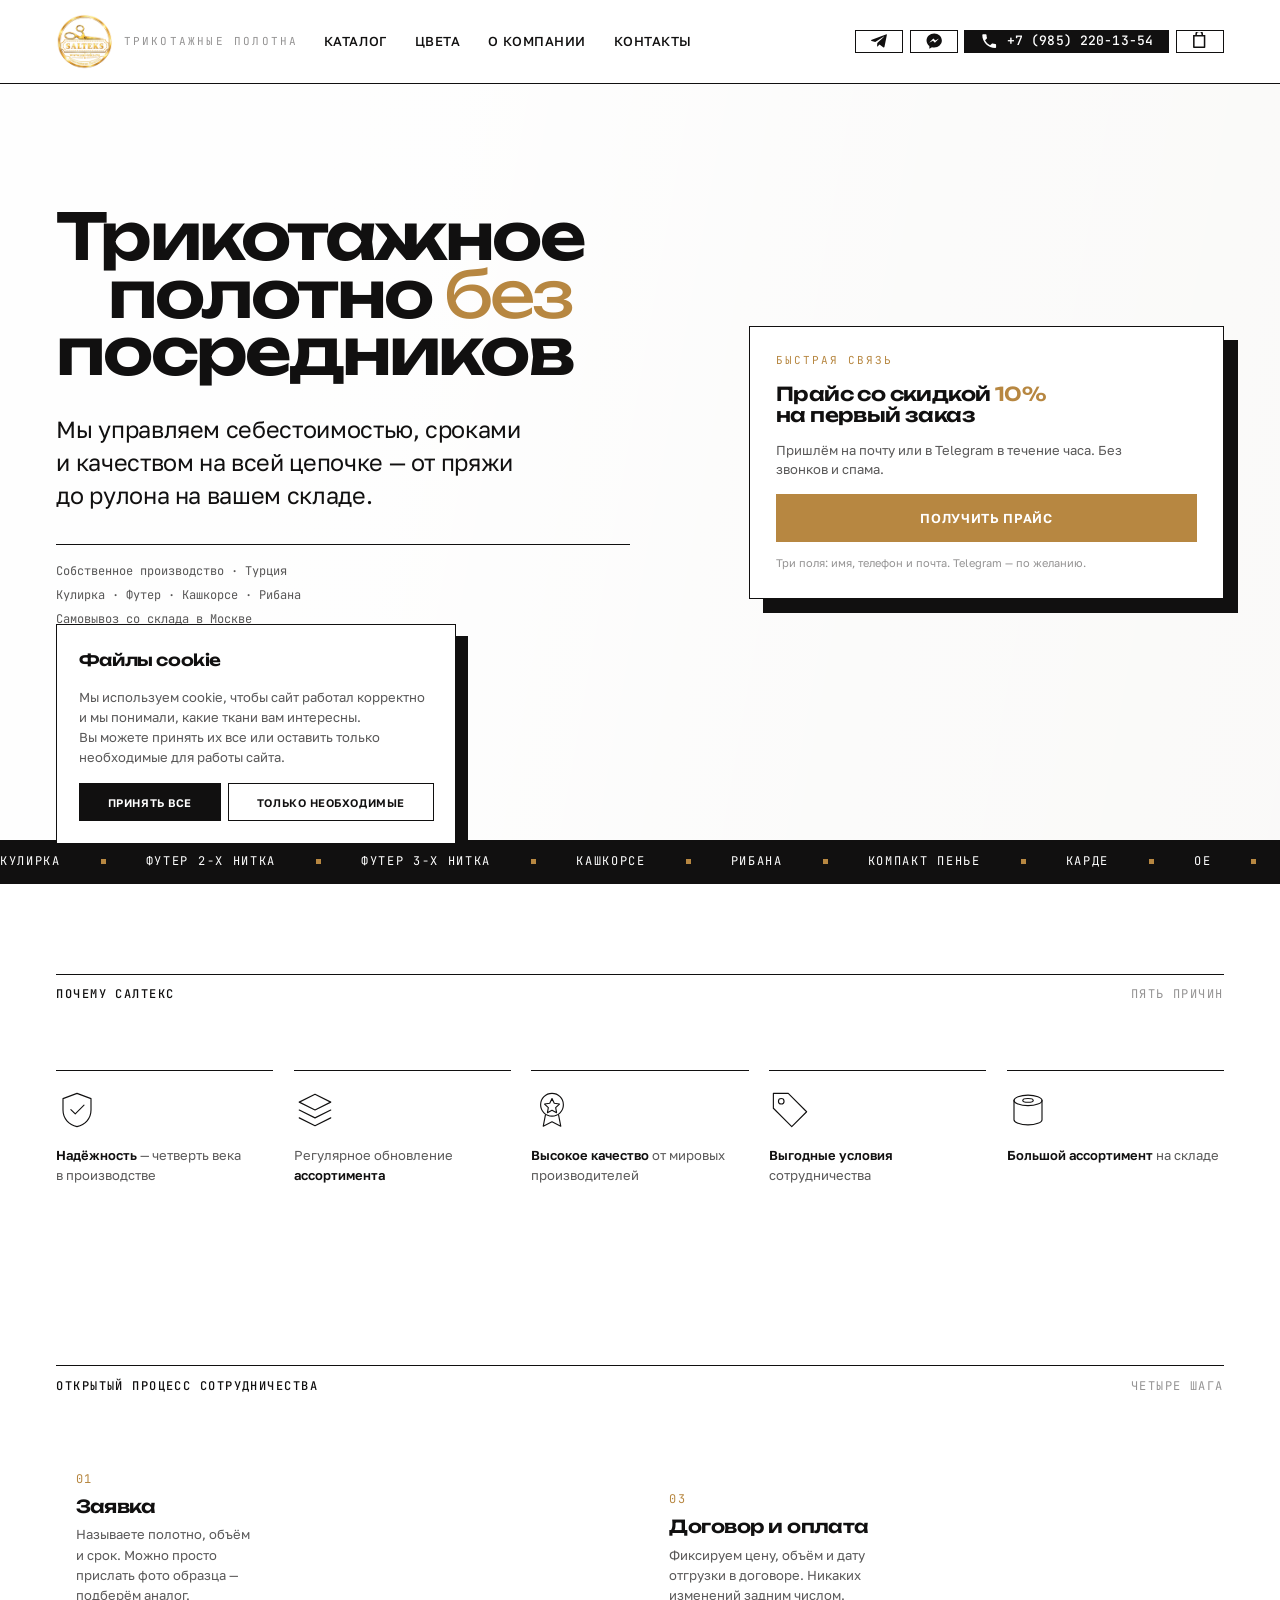
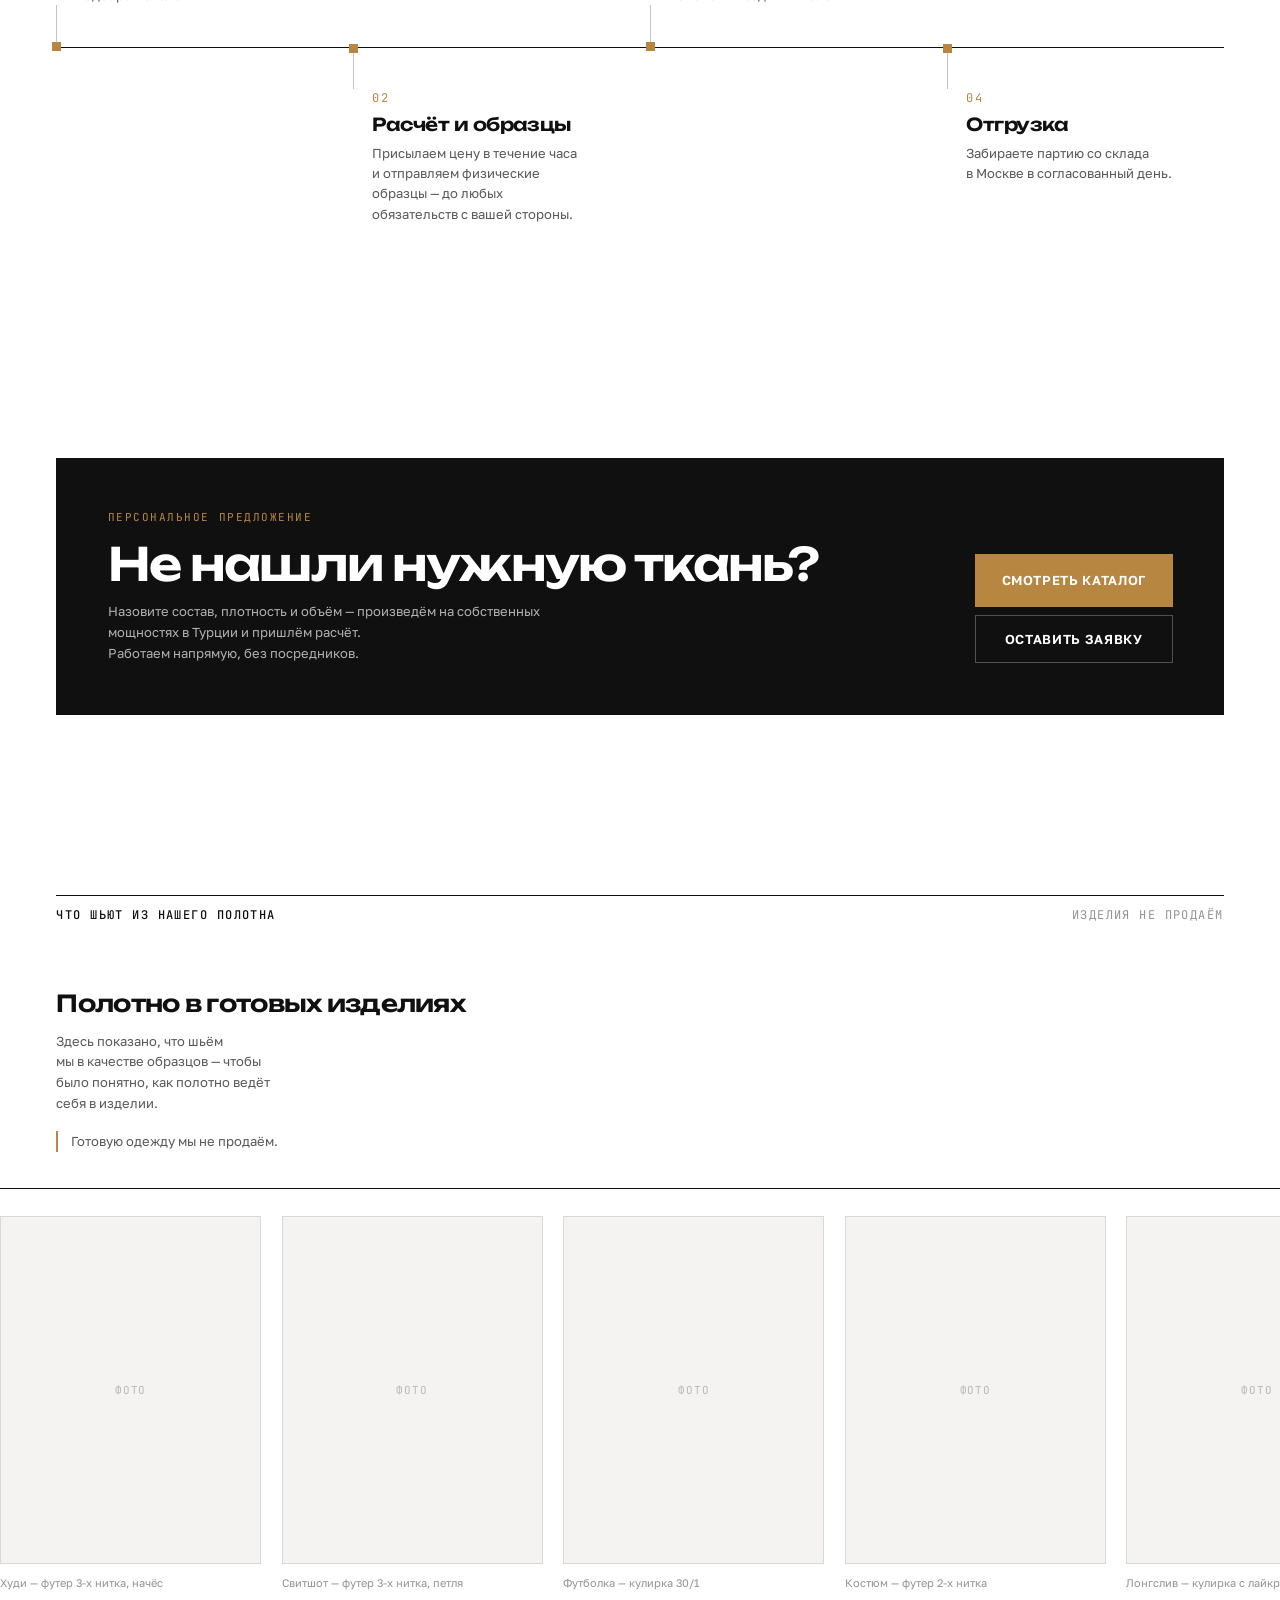
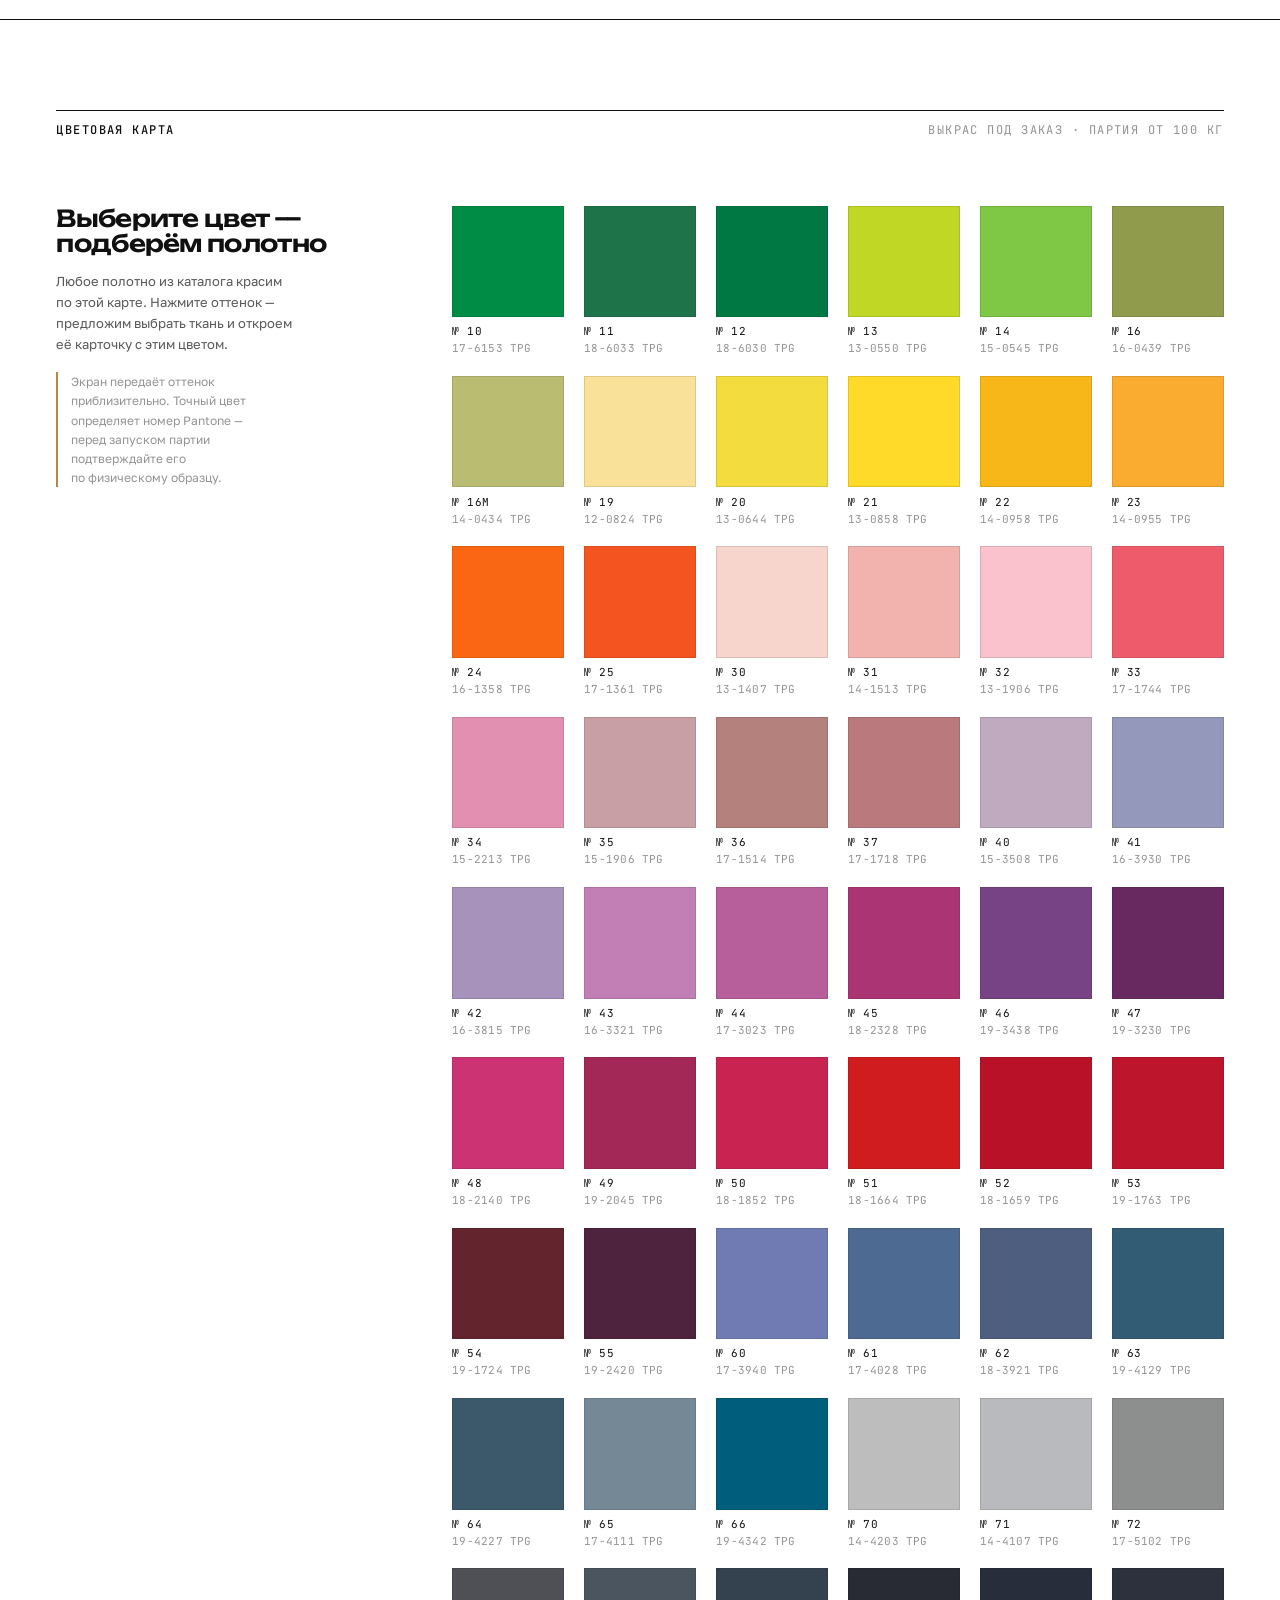
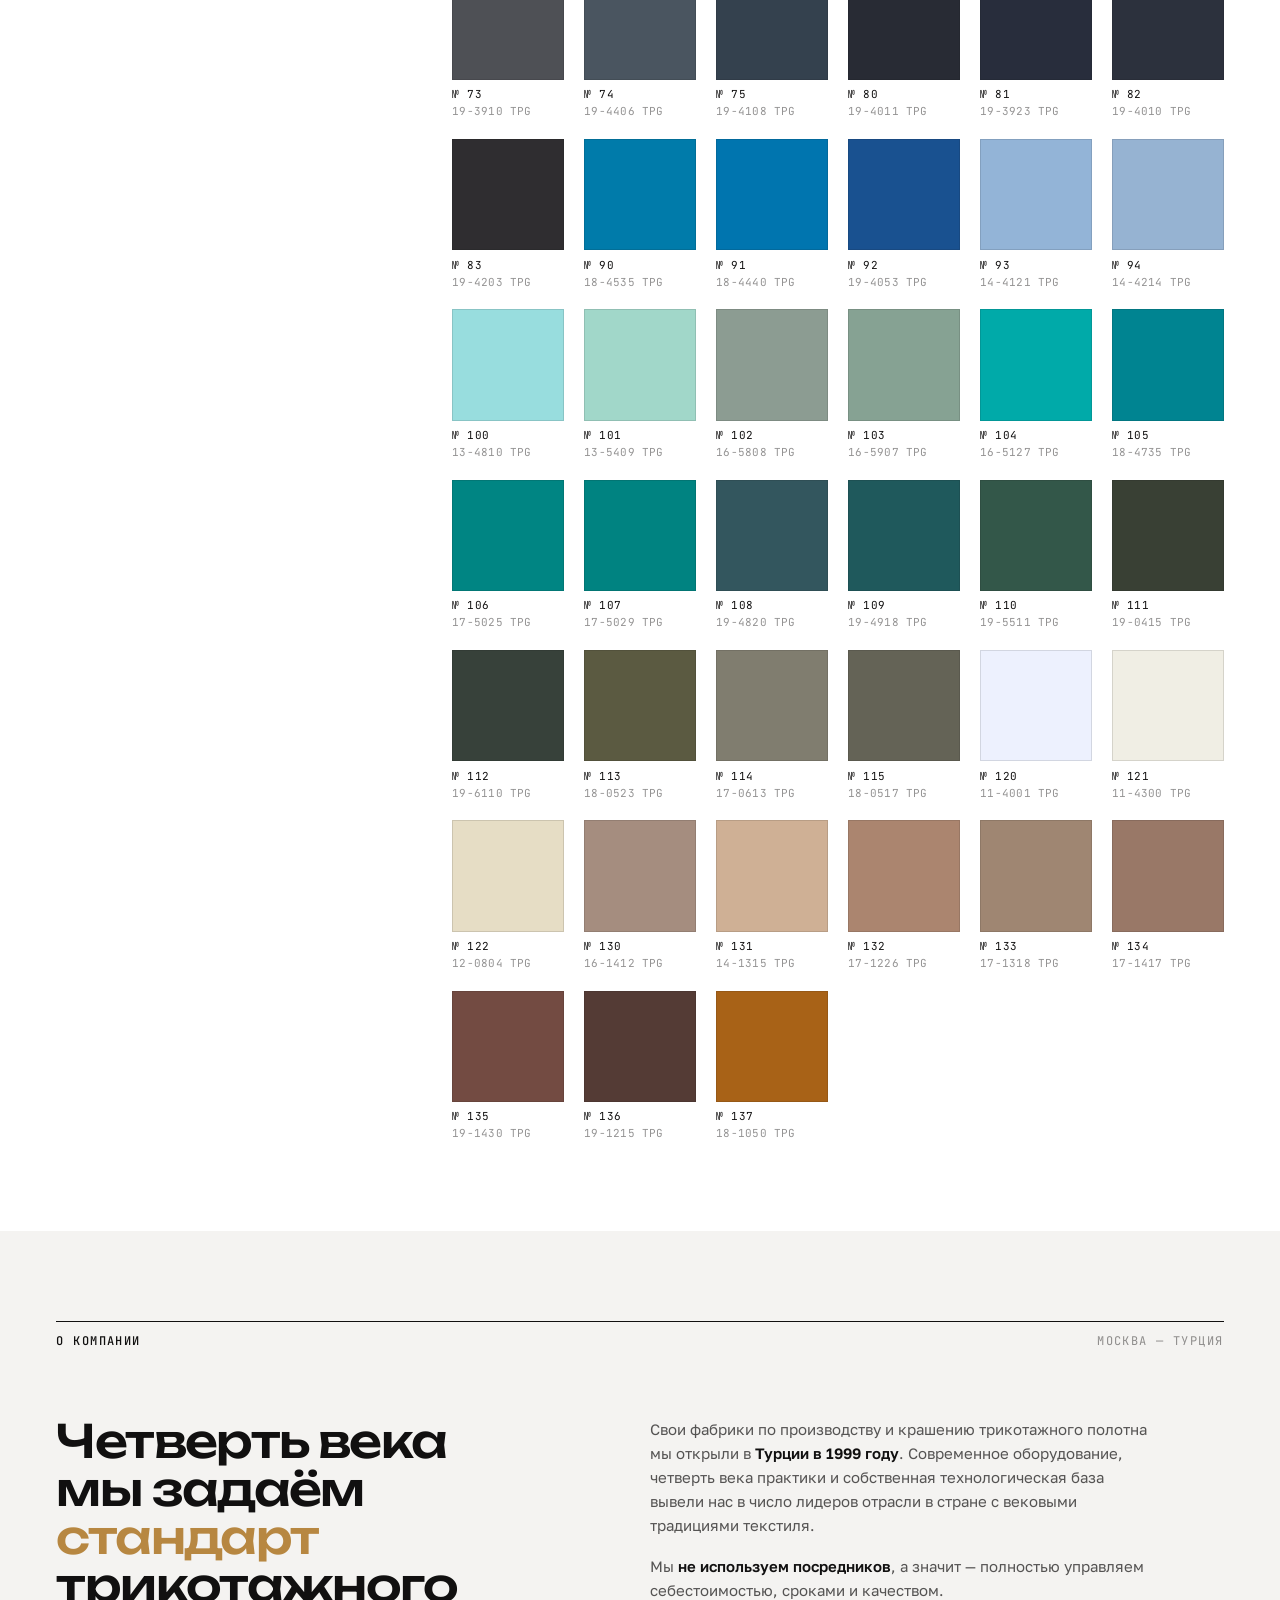
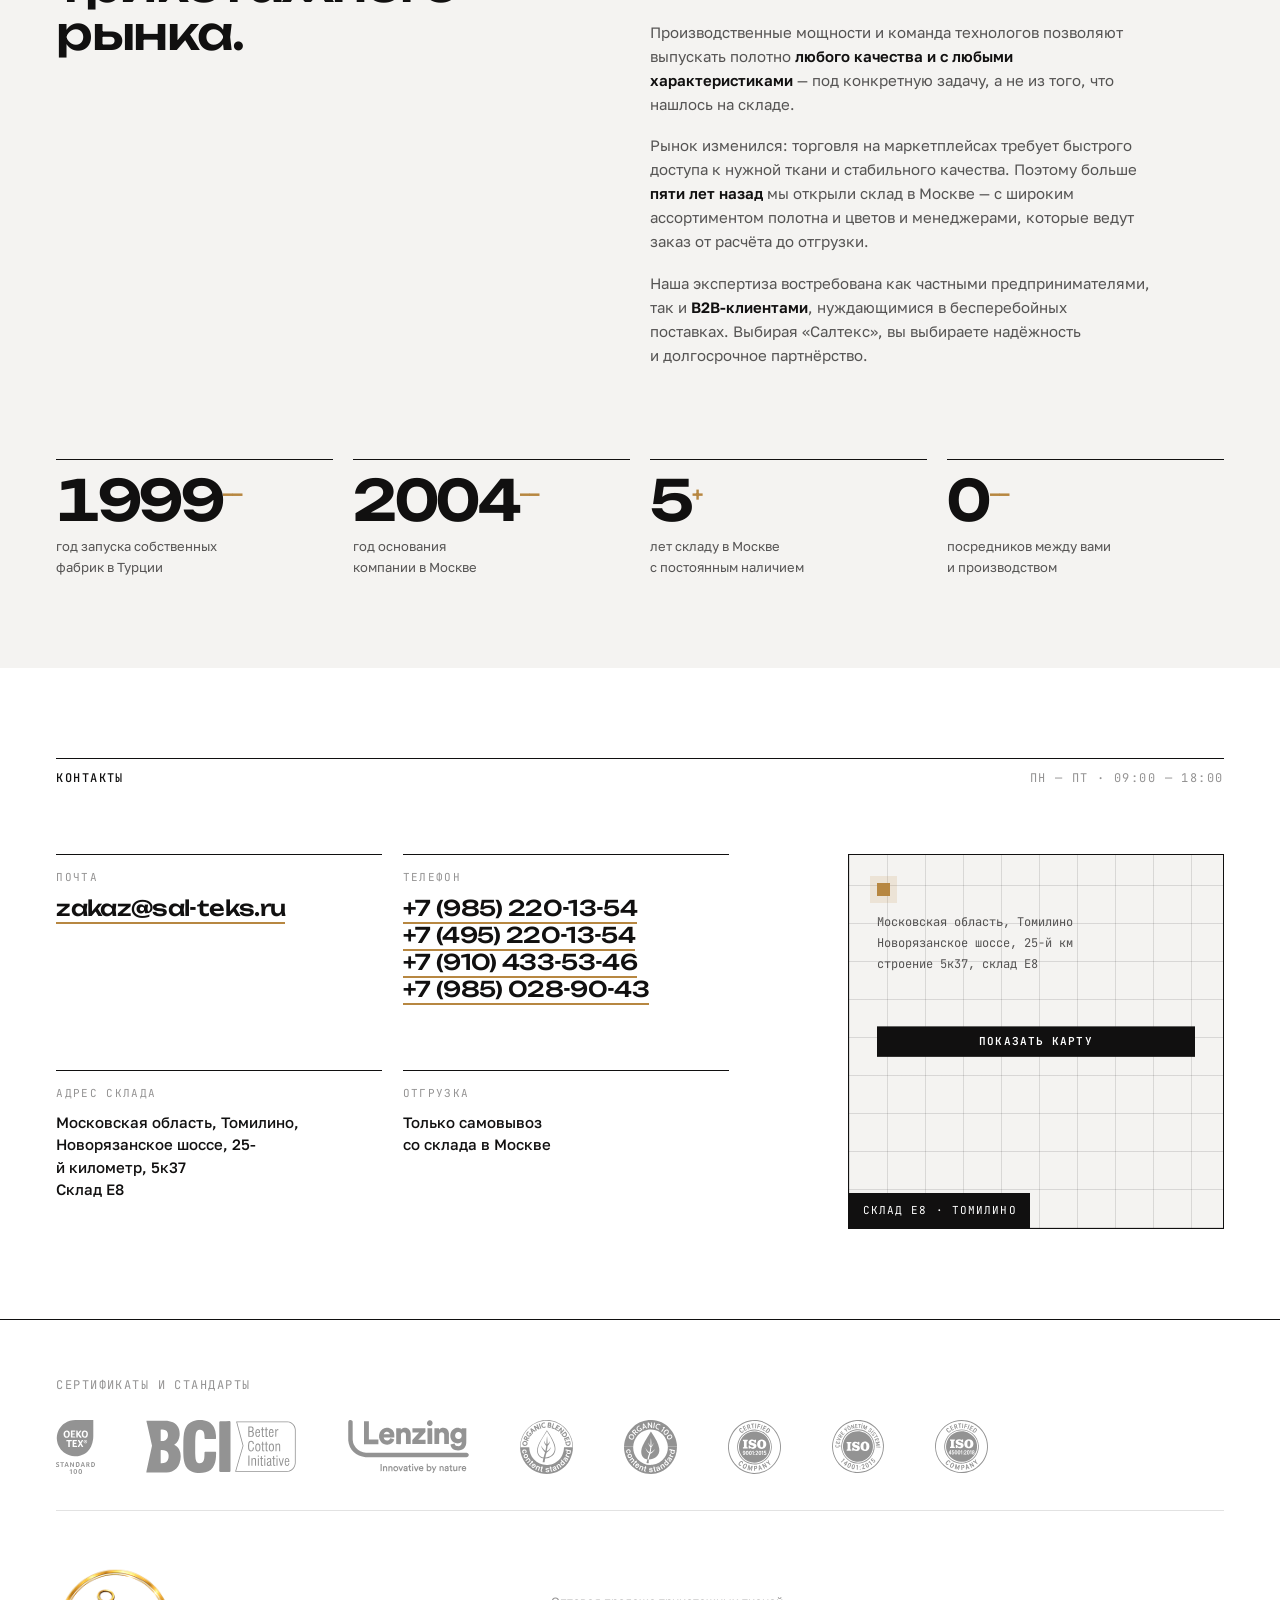
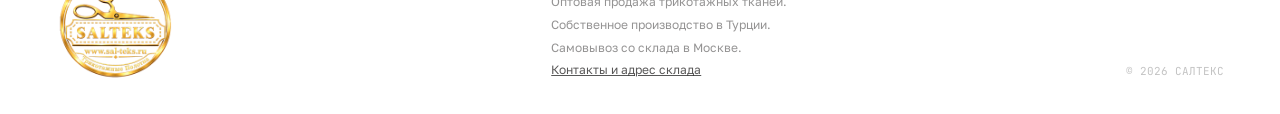
==== index.html @ f7f18a4c "Add files via upload" ====
<!DOCTYPE html>
<html lang="ru">
<head>
<meta charset="utf-8">
<meta name="viewport" content="width=device-width, initial-scale=1">
<title>САЛТЕКС — оптовая продажа трикотажных тканей</title>
<meta name="description" content="САЛТЕКС — оптовые поставки трикотажного полотна с собственных фабрик в Турции с 1999 года. Кулирка, футер, кашкорсе, рибана. Склад в Москве, без посредников.">
<meta name="robots" content="noindex, nofollow">
<meta name="theme-color" content="#ffffff">
<link rel="icon" type="image/png" sizes="32x32" href="favicon-32.png">
<link rel="icon" type="image/png" sizes="64x64" href="favicon-64.png">
<link rel="apple-touch-icon" href="assets/img/apple-touch-icon.png">
<link rel="preconnect" href="https://fonts.googleapis.com">
<link rel="preconnect" href="https://fonts.gstatic.com" crossorigin>
<link href="https://fonts.googleapis.com/css2?family=Unbounded:wght@400;500;600;700&family=Golos+Text:wght@400;500;600;700&family=JetBrains+Mono:wght@400;500&display=swap" rel="stylesheet">
<!-- Общий слой (токены, шапка, кнопки, модалка, подвал) и сетка карточек -->
<link rel="stylesheet" href="assets/css/site.css">
<link rel="stylesheet" href="assets/css/catalog.css">
<style>
/* ══════════════════════════════════════════════════════
   САЛТЕКС — стили только этой страницы.
   Общее для всех страниц лежит в assets/css/site.css,
   каталог и карточка товара — в assets/css/catalog.css.
   ══════════════════════════════════════════════════════ */









/* ══════════════ ГЕРОЙ ══════════════ */
.hero{
  position:relative; isolation:isolate;
  min-height:clamp(540px,84vh,880px);
  align-content:center;
  padding-block:clamp(3rem,8vh,6rem);
  /* Видео ниже выходит за поля на --margin в каждую сторону, и без
     обрезки здесь оно расширяло документ на 34px: на телефоне это
     давало горизонтальную прокрутку. Раньше её глушил overflow-x
     на body — но он же ломал прилипание шапки. Режем по месту. */
  overflow:hidden;
}

/* видео выходит за поля страницы до самых краёв экрана */
.hero__video{
  position:absolute; z-index:0;
  top:0; bottom:0;
  left:calc(var(--margin) * -1); right:calc(var(--margin) * -1);
  overflow:hidden; background:var(--shade);
}
.hero__video video,
.hero__video img{ width:100%; height:100%; object-fit:cover; display:block; }
/* вуаль плотная слева под текстом и почти прозрачная справа —
   так видео остаётся видимым, а типографика не теряет контраст */
.hero__video::after{
  content:""; position:absolute; inset:0;
  background:linear-gradient(100deg,
    #ffffffef 0%, #ffffffe8 34%, #ffffffb0 62%, #ffffff85 100%);
}

.hero__text{
  grid-column:1 / 7; grid-row:1; z-index:1;
  display:flex; flex-direction:column; gap:clamp(1.4rem,3.6vh,2.4rem);
}

/* ── Быстрая связь ── */
.quick{
  grid-column:8 / 13; grid-row:1; z-index:2; align-self:center;
  background:var(--paper); border:1px solid var(--rule-hard);
  box-shadow:14px 14px 0 var(--ink);
  padding:clamp(1.3rem,2vw,1.9rem);
  display:flex; flex-direction:column; gap:.85rem;
}
/* выезд сбоку вместо общего подъёма снизу */
.quick.rise{ transform:translate3d(48px,0,0); }
.quick.rise.is-in{ transform:none; }

.quick__kicker{
  font-family:var(--mono); font-size:var(--t-2xs);
  letter-spacing:.18em; text-transform:uppercase; color:var(--ochre);
}
.quick__title{
  font-family:var(--display); font-weight:600;
  font-size:clamp(1.1rem,1.5vw,1.45rem); line-height:1.14; letter-spacing:-.03em;
}
.quick__title em{ font-style:normal; color:var(--ochre); }
.quick__sub{ font-size:var(--t-sm); line-height:1.5; color:var(--ink-70); }
.quick .btn{ width:100%; }
.quick__fine{ font-size:var(--t-2xs); color:var(--ink-45); line-height:1.5; }

.hero h1{
  font-family:var(--display); font-weight:600;
  font-size:clamp(2.3rem,5vw,4.9rem); line-height:.9; letter-spacing:-.045em;
  text-wrap:balance;
}
.hero h1 .shift{ display:block; padding-left:9%; }
.hero h1 em{ font-style:normal; color:var(--ochre); font-weight:400; }
.hero__lede{ font-size:var(--t-md); line-height:1.4; letter-spacing:-.015em; max-width:34ch; }
.hero__meta{
  border-top:1px solid var(--rule-hard); padding-top:.85rem;
  font-family:var(--mono); font-size:var(--t-xs); color:var(--ink-70); line-height:2;
}
.hero__actions{ display:flex; flex-wrap:wrap; gap:.6rem; }

@media (max-width:1100px){
  .hero__text{ grid-column:1 / 8 }
  .quick{ grid-column:8 / 13 }
}
@media (max-width:900px){
  .hero{ min-height:auto; padding-block:clamp(2.5rem,7vh,4rem) var(--bay) }
  .hero__text{ grid-column:1 / 7 }
  .hero h1 .shift{ padding-left:0 }
  /* на узком экране вуаль сплошная: текст занимает всю ширину */
  .hero__video::after{ background:#ffffffe6 }
  .quick{
    grid-column:1 / 7; grid-row:2; align-self:start;
    margin-top:2.4rem; box-shadow:9px 9px 0 var(--ink);
  }
  .quick.rise{ transform:translate3d(0,24px,0) }
}

/* ══════════════ ПРЕИМУЩЕСТВА ══════════════ */
.perks{ padding-block:var(--bay); }
.perks__grid{
  grid-column:1 / 13;
  display:grid; grid-template-columns:repeat(5,1fr); gap:var(--gutter);
}
@media (max-width:1180px){ .perks__grid{ grid-template-columns:repeat(3,1fr); gap:2.4rem var(--gutter) } }
@media (max-width:900px){ .perks__grid{ grid-column:1 / 7; grid-template-columns:repeat(2,1fr) } }
@media (max-width:480px){ .perks__grid{ grid-template-columns:1fr } }

.perk{
  border-top:1px solid var(--rule-hard); padding-top:1.15rem;
  display:flex; flex-direction:column; gap:.95rem;
}
/* Класс, а не «.perk svg»: иначе правила накрывают и накладной
   svg разреза — навязывают ему размер иконки и пунктир анимации. */
.perk__ico{
  width:42px; height:42px; flex:0 0 auto;
  fill:none; stroke:var(--ink); stroke-width:1.3;
  stroke-linecap:round; stroke-linejoin:round;
  transition:stroke .35s var(--ease);
}
.perk:hover .perk__ico{ stroke:var(--ochre); }
.perk p{ font-size:var(--t-sm); line-height:1.5; color:var(--ink-70); }
.perk b{ color:var(--ink); font-weight:600; }

/* Штрих вычерчивается на глазах. pathLength="1" на каждой фигуре
   нормирует её длину к единице, поэтому одни и те же значения
   dasharray работают для любой геометрии — измерять пути в JS не нужно. */
.perk__ico > *{
  stroke-dasharray:1; stroke-dashoffset:1;
  transition:stroke-dashoffset 1.05s var(--ease);
}
.perk.is-in .perk__ico > *{ stroke-dashoffset:0; }
.perk__ico > *:nth-child(2){ transition-delay:.16s; }
.perk__ico > *:nth-child(3){ transition-delay:.32s; }

/* ── бегущая строка-ассортимент ── */
.ticker{
  border-block:1px solid var(--rule-hard);
  background:var(--ink); color:var(--paper);
  overflow:hidden; padding-block:.7rem;
}
/* Отступ живёт на самих элементах, а не в gap контейнера.
   При flex-gap промежутков на один меньше, чем элементов, поэтому
   сдвиг на −50% не попадает в начало второго набора и на стыке
   виден рывок. С padding-right половина ленты равна ровно 50%.

   Шаг цикла --step и длительность --dur ставит скрипт: он меряет
   фактическую ширину одного набора и сдвигает ленту ровно на неё,
   а не на половину всей полосы. Процент считается от width:max-content,
   и достаточно доли пикселя расхождения, чтобы на стыке был рывок.
   Значения в var() — запасные, на случай отключённого скрипта. */
.ticker ul{ display:flex; width:max-content; animation:slide var(--dur,88s) linear infinite; }
.ticker li{
  font-family:var(--mono); font-size:var(--t-xs);
  letter-spacing:.14em; text-transform:uppercase; white-space:nowrap;
  display:flex; align-items:center; gap:2.5rem;
  padding-right:2.5rem;
}
.ticker li::after{ content:""; width:5px; height:5px; background:var(--ochre); flex:0 0 auto; }
@keyframes slide{ from{transform:translateX(0)} to{transform:translateX(calc(-1 * var(--step,50%)))} }

/* ══════════════ ПРОЦЕСС СОТРУДНИЧЕСТВА ══════════════
   Лента времени: этапы стоят попеременно над и под линией.
   Сетка из трёх рядов — верхние карточки, сама линия, нижние
   карточки. Линия оформлена псевдоэлементом контейнера: у
   grid-контейнера ::before становится полноценным элементом сетки.
   ══════════════════════════════════════════════════════ */
.process{ padding-block:var(--bay); }
.flow{
  grid-column:1 / 13; position:relative;
  display:grid;
  grid-template-columns:repeat(4,1fr);
  grid-template-rows:1fr 1px 1fr;
  column-gap:var(--gutter);
  min-height:clamp(300px,29vw,400px);
}
/* блок не двигается сам — класс rise нужен ему только ради is-in */
.flow.rise{ opacity:1; transform:none; }
.flow::before{
  content:""; grid-column:1 / -1; grid-row:2;
  background:var(--rule-hard);
  transform:scaleX(0); transform-origin:left;
  transition:transform 1s var(--ease);
}
.flow.is-in::before{ transform:scaleX(1); }

.flow__step{ position:relative; display:flex; padding-left:1.2rem; }
.flow__step:nth-child(1){ grid-column:1; grid-row:1; align-items:flex-end; padding-bottom:2.6rem; }
.flow__step:nth-child(2){ grid-column:2; grid-row:3; align-items:flex-start; padding-top:2.6rem; }
.flow__step:nth-child(3){ grid-column:3; grid-row:1; align-items:flex-end; padding-bottom:2.6rem; }
.flow__step:nth-child(4){ grid-column:4; grid-row:3; align-items:flex-start; padding-top:2.6rem; }

/* вертикальный поводок от карточки к линии */
.flow__step::after{
  content:""; position:absolute; left:0; width:1px;
  height:2.6rem; background:var(--ink-25);
}
.flow__step:nth-child(odd)::after{ bottom:0; }
.flow__step:nth-child(even)::after{ top:0; }

/* охряная точка на линии */
.flow__step::before{
  content:""; position:absolute; left:-4px; z-index:2;
  width:9px; height:9px; background:var(--ochre);
}
.flow__step:nth-child(odd)::before{ bottom:-4px; }
.flow__step:nth-child(even)::before{ top:-4px; }

.flow__no{
  font-family:var(--mono); font-size:var(--t-xs);
  letter-spacing:.12em; color:var(--ochre); margin-bottom:.45rem;
}
.flow__title{
  font-family:var(--display); font-weight:600;
  font-size:clamp(1.02rem,1.4vw,1.35rem);
  line-height:1.1; letter-spacing:-.03em; margin-bottom:.5rem;
}
.flow__text{ font-size:var(--t-sm); line-height:1.55; color:var(--ink-70); max-width:27ch; }

@media (max-width:900px){
  .flow{
    grid-column:1 / 7;
    grid-template-columns:1fr; grid-template-rows:none;
    min-height:0; row-gap:2.2rem; padding-left:1.5rem;
  }
  /* на узком экране лента разворачивается в вертикальную */
  .flow::before{
    position:absolute; left:0; top:.4rem; bottom:.4rem;
    width:1px; height:auto;
    transform:scaleY(0); transform-origin:top;
  }
  .flow.is-in::before{ transform:scaleY(1); }
  .flow__step:nth-child(n){
    grid-column:1; grid-row:auto;
    align-items:flex-start; padding:0 0 0 1.5rem;
  }
  .flow__step:nth-child(n)::after{ display:none; }
  .flow__step:nth-child(n)::before{ top:.4rem; bottom:auto; left:-1.5rem; }
}

/* ══════════════ ТИЗЕР КАТАЛОГА ══════════════
   Сетка карточек приезжает из assets/css/catalog.css,
   здесь остаётся только отступ секции и блок подбора. */
.catalog{ padding-block:var(--bay); }

/* ── Персональный подбор ── */
.offer{
  grid-column:1 / 13; margin-top:clamp(2rem,5vh,3.4rem);
  background:var(--ink); color:var(--paper);
  padding:clamp(1.8rem,4vw,3.2rem);
  display:grid; grid-template-columns:minmax(0,1fr) auto;
  gap:clamp(1.6rem,4vw,3rem); align-items:end;
}
.offer__label{
  font-family:var(--mono); font-size:var(--t-2xs);
  letter-spacing:.14em; text-transform:uppercase; color:var(--ochre);
  margin-bottom:.9rem;
}
.offer__title{
  font-family:var(--display); font-weight:600;
  font-size:var(--t-lg); line-height:1; letter-spacing:-.04em;
  margin-bottom:.9rem;
}
.offer__text{ font-size:var(--t-sm); line-height:1.6; color:#ffffffad; max-width:58ch; }
.offer__actions{ display:flex; flex-direction:column; gap:.5rem; }
.offer__actions .btn{ --bg:var(--ochre); --bd:var(--ochre); white-space:nowrap; }
.offer__actions .btn::before{ background:var(--paper); }
.offer__actions .btn:hover,.offer__actions .btn:focus-visible{ color:var(--ink); border-color:var(--paper); }
.offer__actions .btn--ghost{ --bg:transparent; --fg:var(--paper); --bd:#ffffff45; }
@media (max-width:900px){
  .offer{ grid-column:1 / 7; grid-template-columns:1fr; align-items:start }
}

/* ══════════════ О КОМПАНИИ ══════════════ */
.about{ padding-block:var(--bay); background:var(--shade); }
.about__lead{
  grid-column:1 / 6;
  font-family:var(--display); font-weight:500;
  font-size:var(--t-lg); line-height:1.05; letter-spacing:-.035em;
}
.about__lead em{ font-style:normal; color:var(--ochre); }
.about__text{ grid-column:7 / 13; display:grid; gap:1.1rem; font-size:var(--t-base); color:var(--ink-70); max-width:56ch; }
.about__text strong{ color:var(--ink); font-weight:600; }
@media (max-width:900px){
  .about__lead{ grid-column:1 / 7; margin-bottom:2rem }
  .about__text{ grid-column:1 / 7 }
}

.figures{ grid-column:1 / 13; display:grid; grid-template-columns:repeat(4,1fr); gap:var(--gutter); margin-top:clamp(3rem,8vh,5.5rem); }
.figures > div{ border-top:1px solid var(--rule-hard); padding-top:.9rem; }
.figures dt{
  font-family:var(--display); font-weight:600;
  font-size:clamp(1.9rem,4.4vw,3.6rem); line-height:.92; letter-spacing:-.045em;
  font-variant-numeric:tabular-nums;
}
.figures dt sup{ font-size:.32em; vertical-align:super; color:var(--ochre); }
.figures dd{ margin-top:.6rem; font-size:var(--t-sm); color:var(--ink-70); max-width:24ch; }
@media (max-width:900px){ .figures{ grid-column:1 / 7; grid-template-columns:repeat(2,1fr); gap:2rem var(--gutter) } }

/* ══════════════ КОНТАКТЫ ══════════════ */
.contacts{ padding-block:var(--bay); }
.contacts__list{ grid-column:1 / 8; display:grid; grid-template-columns:repeat(2,1fr); gap:2.4rem var(--gutter); }
.contacts__list > div{ border-top:1px solid var(--rule-hard); padding-top:.9rem; }
.contacts dt{
  font-family:var(--mono); font-size:var(--t-2xs);
  letter-spacing:.12em; text-transform:uppercase; color:var(--ink-45); margin-bottom:.5rem;
}
.contacts dd a,.contacts dd{
  font-family:var(--display); font-weight:500;
  font-size:clamp(1rem,1.7vw,1.35rem); line-height:1.25; letter-spacing:-.03em;
  text-decoration:none;
}
.contacts dd a{ border-bottom:2px solid var(--ochre); padding-bottom:1px; transition:color .3s var(--ease); }
.contacts dd a:hover{ color:var(--ochre); }
.contacts dd.plain{ font-family:var(--text); font-weight:500; font-size:var(--t-base); line-height:1.5; letter-spacing:0; }
.contacts__map{
  grid-column:9 / 13; align-self:start;
  border:1px solid var(--rule-hard); background:var(--shade);
  aspect-ratio:1/1; position:relative; overflow:hidden;
}

/* Фасад: до клика ничего с серверов Яндекса не грузится.
   Виджет весит под мегабайт и ставит свои куки — тянуть его
   на каждом открытии страницы ради блока, куда заходит один
   посетитель из двадцати, нет смысла. */
.contacts__map-facade{
  --pad:clamp(1rem,2.2vw,1.8rem);
  position:absolute; inset:0; z-index:2;
  /* stretch, а не flex-start: блок узкий, и кнопка по ширине
     содержимого вылезала за квадрат и обрезалась overflow:hidden */
  display:flex; flex-direction:column; align-items:stretch; justify-content:flex-start;
  gap:1rem; padding:var(--pad);
  background:var(--shade);
  /* сетка-подложка намекает на картографию, не изображая её */
  background-image:
    repeating-linear-gradient(0deg, var(--rule) 0 1px, transparent 1px 38px),
    repeating-linear-gradient(90deg, var(--rule) 0 1px, transparent 1px 38px);
}
.contacts__map-facade i{
  width:13px; height:13px; background:var(--ochre);
  box-shadow:0 0 0 7px var(--ochre-dim);
  flex:0 0 auto; align-self:flex-start;
}
.contacts__map-addr{
  font-family:var(--mono); font-size:var(--t-xs);
  line-height:1.75; color:var(--ink-70);
}
.contacts__map-facade .btn{
  /* Кнопка вынута из потока и посажена в центр квадрата: внизу
     блока лежит подпись «Склад Е8» с z-index:3, и в потоке кнопка
     уезжала под неё. Ширину держит пара left/right, а не
     width:max-content — интринсик-размер под overflow:hidden
     схлопывался и обрезал надпись по буквам. */
  position:absolute; top:50%; left:var(--pad); right:var(--pad);
  transform:translateY(-50%);
  display:flex; justify-content:center; align-items:center;
  padding:.9rem 1rem; font-size:var(--t-2xs);
  text-align:center; white-space:nowrap;
}
/* Подпись растянута на всю кнопку и центрируется собственным
   text-align. Так центровка не зависит от justify-content
   родителя — на растянутой кнопке она давала выравнивание влево. */
.contacts__map-facade .btn > span{ flex:1 1 auto; width:100%; text-align:center; }

.contacts__map iframe{
  position:absolute; inset:0; z-index:1;
  width:100%; height:100%; border:0; display:block;
}
.contacts__map span{
  position:absolute; left:0; bottom:0; z-index:3;
  background:var(--ink); color:var(--paper);
  font-family:var(--mono); font-size:var(--t-2xs);
  letter-spacing:.1em; text-transform:uppercase;
  padding:.55rem .85rem; pointer-events:none;
}
@media (max-width:900px){
  .contacts__list{ grid-column:1 / 7 }
  .contacts__map{ grid-column:1 / 7; margin-top:2.4rem; aspect-ratio:16/9 }
}


</style>
</head>
<body data-page="home">

<!-- Логотип: спрайт вклеен в страницу, чтобы сайт открывался
     и без сервера — по file:// внешний <use> не работает. -->
<svg width="0" height="0" style="position:absolute" aria-hidden="true" focusable="false">
<symbol id="saltex-logo" viewBox="0 0 311.34 91.38">
    <path fill="#111010" d="M18.2,0c.07,1.67.19,9.09-5.37,15.53C7.98,21.13,1.86,22.5,0,22.85v45.69c1.82.28,7.92,1.47,12.78,6.9,5.9,6.59,5.52,14.46,5.42,15.95h274.81c-.05-1.57-.16-10,6.36-16.62,4.55-4.62,9.88-5.86,11.97-6.23V22.85c-2.33-.48-6.53-1.69-10.43-5.09-7.57-6.59-7.87-16.04-7.9-17.75H18.2Z"/>
    <g fill="#b78741">
      <path d="M276.71,17.75c-.54-1.57-.94-3.19-1.22-4.82h-4.7v-3h7.33l.16,1.32c.23,1.88.66,3.74,1.27,5.54l-2.84.97Z"/>
      <path d="M294.51,39.82h-3v-5.07c-1.58-.82-3.1-1.77-4.52-2.85l1.81-2.39c1.51,1.15,3.15,2.14,4.86,2.95l.86.41v6.95Z"/>
      <path d="M288.8,61.87l-1.81-2.39c1.42-1.08,2.94-2.03,4.52-2.85v-5.07h3v6.95l-.86.41c-1.71.81-3.34,1.81-4.86,2.95Z"/>
      <path d="M278.12,81.46h-7.33v-3h4.7c.27-1.64.68-3.25,1.22-4.82l2.84.97c-.61,1.79-1.04,3.65-1.27,5.54l-.16,1.32Z"/>
      <path d="M258.72,81.46h-12.07v-3h12.07v3ZM234.58,81.46h-12.07v-3h12.07v3ZM210.44,81.46h-12.07v-3h12.07v3ZM186.3,81.46h-12.07v-3h12.07v3ZM162.16,81.46h-12.07v-3h12.07v3ZM138.02,81.46h-12.07v-3h12.07v3ZM113.88,81.46h-12.07v-3h12.07v3ZM89.74,81.46h-12.07v-3h12.07v3ZM65.59,81.46h-12.07v-3h12.07v3Z"/>
      <path d="M41.46,81.46h-7.19l-.27-1.16c-.43-1.86-1.03-3.69-1.78-5.45l2.76-1.18c.66,1.55,1.22,3.15,1.65,4.78h4.83v3Z"/>
      <path d="M22.3,62.01c-1.51-1.17-3.12-2.23-4.81-3.12l-.79-.42v-6.9h3v5.11c1.55.88,3.04,1.88,4.45,2.97l-1.84,2.37Z"/>
      <path d="M19.7,39.82h-3v-6.95l.86-.41c1.71-.81,3.34-1.8,4.86-2.95l1.81,2.39c-1.43,1.08-2.95,2.03-4.53,2.84v5.07Z"/>
      <path d="M34.48,17.75l-2.84-.96c.6-1.79,1.02-3.65,1.24-5.54l.16-1.33h7.33v3h-4.7c-.27,1.64-.67,3.26-1.2,4.82Z"/>
      <path d="M258.67,12.92h-12.13v-3h12.13v3ZM234.41,12.92h-12.13v-3h12.13v3ZM210.15,12.92h-12.13v-3h12.13v3ZM185.9,12.92h-12.13v-3h12.13v3ZM161.64,12.92h-12.13v-3h12.13v3ZM137.39,12.92h-12.13v-3h12.13v3ZM113.13,12.92h-12.13v-3h12.13v3ZM88.88,12.92h-12.13v-3h12.13v3ZM64.62,12.92h-12.13v-3h12.13v3Z"/>
    </g>
    <path fill="#b78741" d="M60.85,58.09s-.42-.02-1.17-.07c-.74-.02-1.59-.12-2.56-.28-.81-.14-1.54-.24-2.21-.28-.64-.07-1.03-.11-1.17-.11-.02-1.97-.13-4.36-.32-7.16.19-.02.38-.04.57-.04h.57c.45,2.09,1.2,3.7,2.24,4.84,1.07,1.14,2.47,1.71,4.2,1.71,1.54,0,2.8-.42,3.77-1.25.97-.85,1.46-1.97,1.46-3.35,0-1.04-.27-1.9-.82-2.56-.52-.66-1.22-1.22-2.1-1.67-.85-.47-1.77-.91-2.74-1.32-1.14-.5-2.23-1.02-3.28-1.57-1.02-.57-1.86-1.29-2.53-2.17-.66-.88-1-2.02-1-3.42,0-1.5.37-2.78,1.1-3.84.76-1.07,1.77-1.87,3.03-2.42,1.26-.57,2.65-.85,4.17-.85.47,0,.96.02,1.46.07.52.05,1.06.12,1.6.21.69.09,1.21.15,1.57.18.38.02.63.04.75.04h.39c.19-.02.34-.05.46-.07.05,1.04.09,2.12.14,3.24.05,1.12.12,2.28.21,3.49-.47.07-.87.09-1.17.07-.55-2.06-1.22-3.55-2.03-4.45-.81-.93-1.96-1.39-3.45-1.39-1.31,0-2.42.36-3.35,1.07-.93.69-1.39,1.72-1.39,3.1,0,.74.17,1.39.5,1.96.36.57.94,1.12,1.74,1.64.81.52,1.92,1.08,3.35,1.67.78.33,1.57.7,2.35,1.1.81.4,1.54.89,2.21,1.46.66.55,1.2,1.22,1.6,2.03.4.78.61,1.72.61,2.81,0,1.61-.4,2.99-1.21,4.13-.81,1.12-1.87,1.97-3.2,2.56-1.31.59-2.75.89-4.34.89ZM78.24,57.63c-.05-.38-.05-.76,0-1.14.66-.07,1.2-.15,1.6-.25s.75-.26,1.03-.5c.28-.26.56-.64.82-1.14.26-.52.57-1.25.93-2.17l7.69-19.72c.26-.09.57-.17.93-.21.38-.05.7-.07.96-.07l7.65,20.33c.33.85.61,1.53.82,2.03.21.47.45.82.71,1.03.26.21.59.37,1,.46.4.07.96.14,1.67.21.05.38.05.76,0,1.14-.83,0-1.69-.01-2.56-.04-.88-.02-1.76-.04-2.63-.04s-1.82.01-2.74.04c-.9.02-1.8.04-2.71.04-.07-.36-.07-.74,0-1.14,1.16-.12,1.97-.23,2.42-.32.45-.12.68-.4.68-.85,0-.19-.04-.4-.11-.64-.07-.24-.17-.53-.28-.89l-2.03-5.48h-8.01l-1.78,4.91c-.17.45-.3.83-.39,1.14-.07.28-.11.55-.11.78,0,.52.24.85.71,1,.5.12,1.31.24,2.42.36.05.4.05.78,0,1.14-.81,0-1.6-.01-2.39-.04-.78-.02-1.58-.04-2.39-.04-.66,0-1.31.01-1.92.04-.62.02-1.28.04-1.99.04ZM86.6,46.81h6.94l-3.49-9.47-3.45,9.47ZM113.44,57.63c-.05-.36-.05-.74,0-1.14,1.12-.12,1.91-.23,2.39-.32.47-.12.77-.36.89-.71.12-.38.18-.98.18-1.82v-16.55c0-1-.06-1.71-.18-2.14-.12-.43-.43-.7-.93-.82-.47-.14-1.26-.26-2.35-.36-.05-.36-.05-.74,0-1.14.5,0,1.08.01,1.74.04.69,0,1.36.01,2.03.04h3.31c.69-.02,1.38-.04,2.06-.04.71-.02,1.29-.04,1.74-.04.07.36.07.74,0,1.14-1.12.09-1.92.2-2.42.32-.5.12-.81.36-.93.71-.12.36-.18.96-.18,1.82v18.51c.02.47.05.8.07.96h5.06c1.97,0,3.43-.44,4.38-1.32.78-.76,1.6-2.09,2.46-3.99.38-.07.75-.07,1.1,0-.28,1.45-.52,2.75-.71,3.92-.17,1.14-.31,2.1-.43,2.88h-6.91c-2.28-.02-4.57-.04-6.87-.04-.45,0-1.02.01-1.71.04h-2.06c-.69.02-1.27.04-1.74.04ZM146.87,57.63c-.05-.36-.05-.74,0-1.14,1.19-.12,2.03-.23,2.53-.32.5-.12.81-.36.93-.71.12-.36.18-.96.18-1.82v-19.44h-2.56c-1.26,0-2.25.18-2.99.53-.71.33-1.29.84-1.74,1.53-.43.69-.85,1.57-1.28,2.63-.38.05-.76.05-1.14,0,.14-1.14.27-2.23.39-3.28.14-1.04.26-2.05.36-3.03,1.54.09,3.25.15,5.13.18h11.71c1.9-.02,3.61-.08,5.13-.18.09.95.19,1.96.28,3.03.09,1.04.21,2.14.36,3.28-.4.05-.8.05-1.17,0-.45-1.09-.9-1.98-1.35-2.67s-1.03-1.2-1.74-1.53c-.69-.33-1.66-.5-2.92-.5h-2.53v18.97c0,.74.02,1.32.07,1.74.05.43.18.74.39.93.24.19.61.33,1.1.43.5.07,1.19.14,2.06.21.07.38.07.76,0,1.14-.5,0-1.1-.01-1.82-.04h-2.06c-.69-.02-1.27-.04-1.74-.04s-1.02.01-1.71.04h-2.06c-.69.02-1.28.04-1.78.04ZM174.62,57.63c-.05-.36-.05-.74,0-1.14,1.12-.12,1.91-.23,2.39-.32.47-.12.77-.36.89-.71.12-.38.18-.98.18-1.82v-16.55c0-1-.06-1.71-.18-2.14-.12-.43-.43-.7-.93-.82-.47-.14-1.26-.26-2.35-.36-.05-.36-.05-.74,0-1.14.62,0,1.15.01,1.6.04h1.42c.47,0,1.04.01,1.71.04h7.8c1.64-.02,3-.04,4.09-.04,1.09-.02,1.73-.04,1.92-.04.09.88.2,1.78.32,2.71.14.93.3,1.91.46,2.95-.4.05-.8.05-1.17,0-.28-.71-.62-1.34-1-1.89-.38-.55-.77-.96-1.17-1.25-.45-.33-1-.58-1.64-.75-.62-.17-1.39-.25-2.31-.25h-4.66v9.72h1.96c1.14,0,2.01-.07,2.6-.21.59-.17,1.03-.51,1.32-1.03.28-.55.51-1.4.68-2.56.43-.07.83-.07,1.21,0-.02,1.42-.05,2.47-.07,3.13v3.24c.02.76.05,1.74.07,2.95-.36.07-.76.07-1.21,0-.14-1.26-.36-2.16-.64-2.71s-.71-.89-1.28-1.03c-.55-.14-1.33-.21-2.35-.21h-2.28v9.68c.02.47.05.78.07.93h4.88c1.19,0,2.14-.09,2.85-.28.74-.21,1.34-.52,1.82-.93.33-.26.72-.71,1.17-1.35.45-.66.88-1.42,1.28-2.28.38-.05.75-.05,1.1,0-.24,1.33-.44,2.53-.61,3.6s-.31,1.99-.43,2.78h-7.26c-1.26-.02-2.41-.04-3.45-.04h-2.46c-1.12,0-2.03.01-2.74.04h-1.85c-.52.02-1.1.04-1.74.04ZM206.19,57.63c-.05-.36-.05-.74,0-1.14,1.14-.12,1.96-.23,2.46-.32.5-.12.81-.36.93-.71s.18-.96.18-1.82v-16.55c0-1-.06-1.71-.18-2.14-.12-.43-.43-.7-.93-.82-.5-.14-1.32-.26-2.46-.36-.05-.36-.05-.74,0-1.14.47,0,1.06.01,1.74.04.71,0,1.41.01,2.1.04h3.31c.66-.02,1.33-.04,1.99-.04.69-.02,1.27-.04,1.74-.04.07.36.07.74,0,1.14-1.09.09-1.87.2-2.35.32-.47.12-.77.36-.89.71-.12.36-.18.96-.18,1.82v8.79l8.19-8.69c.9-.97,1.35-1.64,1.35-1.99,0-.31-.21-.52-.64-.64-.43-.14-1.13-.25-2.1-.32-.05-.4-.05-.78,0-1.14.4,0,.91.01,1.53.04.62,0,1.23.01,1.85.04h1.5c.76,0,1.47-.01,2.14-.04.69-.02,1.44-.04,2.24-.04.05.38.05.76,0,1.14-.74.07-1.35.17-1.85.28-.47.12-.94.32-1.39.61-.43.28-.91.69-1.46,1.21-.55.52-1.23,1.21-2.06,2.06l-5.23,5.41,7.33,9.65c.57.74,1.04,1.33,1.42,1.78.38.43.75.76,1.1,1,.38.21.81.37,1.28.46.5.09,1.13.18,1.89.25.07.38.07.76,0,1.14-.45,0-.98-.01-1.6-.04h-1.82c-.59-.02-1.1-.04-1.53-.04-.26,0-.61.01-1.03.04h-1.1l-8.54-11.5-1.46,1.6v5.48c0,1,.06,1.72.18,2.17.12.43.42.7.89.82.5.12,1.28.23,2.35.32.07.38.07.76,0,1.14-.47,0-1.06-.01-1.74-.04h-2.03c-.66-.02-1.22-.04-1.67-.04s-1.01.01-1.67.04h-2.03c-.66.02-1.25.04-1.74.04ZM248.58,58.09s-.42-.02-1.17-.07c-.74-.02-1.59-.12-2.56-.28-.81-.14-1.54-.24-2.21-.28-.64-.07-1.03-.11-1.17-.11-.02-1.97-.13-4.36-.32-7.16.19-.02.38-.04.57-.04h.57c.45,2.09,1.2,3.7,2.24,4.84,1.07,1.14,2.47,1.71,4.2,1.71,1.54,0,2.8-.42,3.77-1.25.97-.85,1.46-1.97,1.46-3.35,0-1.04-.27-1.9-.82-2.56-.52-.66-1.22-1.22-2.1-1.67-.85-.47-1.77-.91-2.74-1.32-1.14-.5-2.23-1.02-3.28-1.57-1.02-.57-1.86-1.29-2.53-2.17-.66-.88-1-2.02-1-3.42,0-1.5.37-2.78,1.1-3.84.76-1.07,1.77-1.87,3.03-2.42,1.26-.57,2.65-.85,4.17-.85.47,0,.96.02,1.46.07.52.05,1.06.12,1.6.21.69.09,1.21.15,1.57.18.38.02.63.04.75.04h.39c.19-.02.34-.05.46-.07.05,1.04.09,2.12.14,3.24.05,1.12.12,2.28.21,3.49-.47.07-.87.09-1.17.07-.55-2.06-1.22-3.55-2.03-4.45-.81-.93-1.96-1.39-3.45-1.39-1.31,0-2.42.36-3.35,1.07-.93.69-1.39,1.72-1.39,3.1,0,.74.17,1.39.5,1.96.36.57.94,1.12,1.74,1.64.81.52,1.92,1.08,3.35,1.67.78.33,1.57.7,2.35,1.1.81.4,1.54.89,2.21,1.46.66.55,1.2,1.22,1.6,2.03.4.78.61,1.72.61,2.81,0,1.61-.4,2.99-1.21,4.13-.81,1.12-1.87,1.97-3.2,2.56-1.31.59-2.75.89-4.34.89Z"/>
  </symbol>
</svg>


<a class="skip" href="#top">К содержанию</a>

<!-- курсор-ножницы: два лезвия вращаются вокруг общей оси -->
<div class="cursor" id="cursor" aria-hidden="true">
  <svg viewBox="0 0 32 32" fill="none" stroke="currentColor" stroke-width="1.5" stroke-linecap="round" stroke-linejoin="round">
    <g class="cursor__blade cursor__blade--a">
      <path pathLength="1" d="M23.5 27.5 16 19 6.5 4"/>
      <circle pathLength="1" cx="24.6" cy="28.4" r="2.6"/>
    </g>
    <g class="cursor__blade cursor__blade--b">
      <path pathLength="1" d="M8.5 27.5 16 19 25.5 4"/>
      <circle pathLength="1" cx="7.4" cy="28.4" r="2.6"/>
    </g>
    <circle cx="16" cy="19" r="1.15" fill="currentColor" stroke="none"/>
  </svg>
</div>
<div class="grid-overlay" aria-hidden="true"><i></i><i></i><i></i><i></i><i></i><i></i><i></i><i></i><i></i><i></i><i></i><i></i></div>

<!-- Логотип лежит в assets/img/logo.svg и подключается через <use>:
     иначе один и тот же контур пришлось бы держать на трёх страницах -->

<!-- ══════════ ПРЕЛОАДЕР ══════════ -->
<noscript><style>.preloader{display:none!important}</style></noscript>
<div class="preloader" id="preloader" role="presentation" aria-hidden="true">
  <div class="preloader__logo">
    <img src="assets/img/logo-emblem-256.png" alt="" width="256" height="256">
  </div>
  <div>
    <p class="preloader__caption">Загрузка каталога</p>
    <p class="preloader__num"><span id="pre-pct">0</span><sup>%</sup></p>
  </div>
  <div class="preloader__bar"><i id="pre-bar"></i></div>
</div>
<script>
/* Судьбу прелоадера решаем до первой отрисовки — иначе постоянные
   клиенты ловят чёрную вспышку при каждом заходе. */
(function(){
  var seen = false;
  try { seen = sessionStorage.getItem('saltex-preloaded') === '1'; } catch(e){}
  var reduced = window.matchMedia && matchMedia('(prefers-reduced-motion: reduce)').matches;
  var pre = document.getElementById('preloader');
  if (seen || reduced) { pre.className = 'preloader is-skipped'; return; }
  document.documentElement.className += ' is-loading';
  /* Страховка, независимая от основного скрипта: если он упадёт с ошибкой,
     прелоадер всё равно уйдёт и сайт не останется заблокированным. */
  setTimeout(function(){
    pre.className = 'preloader is-skipped';
    document.documentElement.className =
      document.documentElement.className.replace(' is-loading','');
  }, 7000);
})();
</script>

<!-- ══════════ СОГЛАСИЕ НА COOKIE ══════════ -->
<div class="cookies" id="cookies" role="region" aria-label="Согласие на использование cookie" hidden>
  <p class="cookies__title">Файлы cookie</p>
  <p class="cookies__text">Мы&nbsp;используем cookie, чтобы сайт работал корректно и&nbsp;мы&nbsp;понимали, какие ткани вам интересны. Вы&nbsp;можете принять их&nbsp;все или оставить только необходимые для&nbsp;работы сайта.</p>
  <div class="cookies__actions">
    <button class="btn" type="button" data-cookie="all"><span>Принять все</span></button>
    <button class="btn btn--ghost" type="button" data-cookie="necessary"><span>Только необходимые</span></button>
  </div>
</div>

<!-- ══════════ ШАПКА ══════════ -->
<header class="masthead">
  <!-- 1. Логотип с дескриптором -->
  <a class="masthead__logo" href="#top" aria-label="САЛТЕКС — трикотажные полотна, на главную">
    <img src="assets/img/logo-emblem-256.png" alt="САЛТЕКС" width="256" height="256" decoding="async">
    <span class="masthead__descriptor">Трикотажные полотна</span>
  </a>

  <!-- 2. «О компании» и «Контакты» объединены в один пункт:
          секция контактов идёт сразу за блоком о компании -->
  <nav class="masthead__nav" id="nav" aria-label="Основная навигация">
    <a href="catalog.html" data-nav-id="catalog">Каталог</a>
    <a href="#colors" data-nav-id="colors">Цвета</a>
    <a href="#about" data-nav-id="about">О компании</a>
    <a href="#contacts" data-nav-id="contacts">Контакты</a>
  </nav>

  <div class="masthead__actions">

    <!-- 3. Кнопки мессенджеров открывают приветствие, а не сразу чат -->
    <a class="btn-icon" data-chat="tg" href="https://t.me/salteksrus" aria-label="Написать менеджеру в Telegram" title="Написать в Telegram">
      <svg viewBox="0 0 24 24" aria-hidden="true"><path d="M21.94 4.3 18.9 19.1c-.23 1.02-.85 1.27-1.72.79l-4.75-3.5-2.29 2.2c-.25.26-.47.48-.96.48l.34-4.85 8.82-7.97c.38-.34-.09-.53-.6-.19L6.84 13.2 2.15 11.7c-1.02-.32-1.04-1.02.21-1.51l18.33-7.07c.85-.31 1.6.2 1.25 1.18Z"/></svg>
    </a>
    <a class="btn-icon btn-icon--max" data-chat="max" href="https://max.ru/u/79852201354" aria-label="Написать менеджеру в МАКС" title="Написать в МАКС">
      <svg viewBox="0 0 24 24" aria-hidden="true"><path d="M12 2C6.48 2 2 6.13 2 11.22c0 2.88 1.44 5.45 3.7 7.14v3.4l3.4-1.87c.93.26 1.9.4 2.9.4 5.52 0 10-4.13 10-9.07C22 6.13 17.52 2 12 2Zm.9 12.06-2.5-2.66-4.9 2.66 5.4-5.72 2.56 2.66 4.83-2.66-5.39 5.72Z"/></svg>
    </a>

    <!-- 4. Вместо «Оформить заказ» — телефон быстрого набора -->
    <a class="btn-icon btn-icon--tel" data-phone href="tel:+79852201354" aria-label="Позвонить в САЛТЕКС">
      <svg viewBox="0 0 24 24" aria-hidden="true"><path d="M6.6 10.8c1.4 2.8 3.8 5.1 6.6 6.6l2.2-2.2c.3-.3.7-.4 1-.2 1.1.4 2.4.6 3.6.6.6 0 1 .4 1 1V20c0 .6-.4 1-1 1-9.4 0-17-7.6-17-17 0-.6.4-1 1-1h3.5c.6 0 1 .4 1 1 0 1.3.2 2.5.6 3.6.1.4 0 .8-.2 1l-2.3 2.2Z"/></svg>
      <span class="btn-icon__num">+7 (985) 220-13-54</span>
    </a>

    <a class="btn-icon btn-icon--cart" href="cart.html" aria-label="Корзина">
      <svg viewBox="0 0 24 24" aria-hidden="true"><path d="M7 4V3a5 5 0 0 1 10 0v1h3v16a1 1 0 0 1-1 1H5a1 1 0 0 1-1-1V4h3Zm2 0h6V3a3 3 0 0 0-6 0v1ZM6 6v13h12V6H6Z"/></svg>
      <span class="btn-icon__badge" data-cart-count hidden>0</span>
    </a>

    <button class="masthead__burger" id="burger" type="button" aria-expanded="false" aria-controls="nav" aria-label="Меню">
      <i aria-hidden="true"></i>
    </button>
  </div>
</header>

<main id="top">

  <!-- ══════════ ГЕРОЙ ══════════ -->
  <section class="bay hero">
    <!-- Панорамное фоновое видео 21:9. Источник в data-src, а не в src:
         скрипт подставит его только там, где ролик уместен — на мобильном
         интернете 3,7 МБ фона в трафик не входят. -->
    <div class="hero__video" aria-hidden="true">
      <video id="hero-video" muted loop playsinline preload="none"
             data-src="video/hero.mp4" width="2206" height="946"></video>
    </div>

    <div class="hero__text">
      <h1 class="rise">
        Трикотажное
        <span class="shift">полотно <em>без</em></span>
        посредников
      </h1>
      <p class="hero__lede rise" style="--d:120ms">
        Мы&nbsp;управляем себестоимостью, сроками и&nbsp;качеством
        на&nbsp;всей цепочке&nbsp;— от&nbsp;пряжи до&nbsp;рулона
        на&nbsp;вашем складе.
      </p>
      <p class="hero__meta rise" style="--d:180ms">
        Собственное производство · Турция<br>
        Кулирка · Футер · Кашкорсе · Рибана<br>
        Самовывоз со&nbsp;склада в&nbsp;Москве
      </p>
      <div class="hero__actions rise" style="--d:240ms">
        <a class="btn" href="catalog.html"><span>Смотреть каталог</span></a>
      </div>
    </div>

    <!-- ── Быстрая связь ── -->
    <div class="quick rise" style="--d:420ms" id="quick">
      <p class="quick__kicker">Быстрая связь</p>
      <p class="quick__title">Прайс со&nbsp;скидкой <em>10%</em><br>на&nbsp;первый заказ</p>
      <p class="quick__sub">Пришлём на&nbsp;почту или в&nbsp;Telegram в&nbsp;течение часа. Без звонков и&nbsp;спама.</p>

      <button class="btn btn--ochre btn--wide" type="button"
              data-lead="Прайс со скидкой 10% на первый заказ"
              data-lead-title="Получить прайс-лист"><span>Получить прайс</span></button>
      <p class="quick__fine">Три поля: имя, телефон и&nbsp;почта. Telegram&nbsp;— по&nbsp;желанию.</p>
    </div>

  </section>

  <!-- бегущая строка -->
  <div class="ticker" aria-hidden="true">
    <!-- data-sets говорит скрипту, сколько одинаковых наборов лежит
         в разметке: по нему считается ширина одного набора -->
    <ul data-sets="4">
      <li>Кулирка</li><li>Футер 2-х нитка</li><li>Футер 3-х нитка</li><li>Кашкорсе</li><li>Рибана</li><li>Компакт пенье</li><li>Карде</li><li>ОЕ</li><li>87 цветов по Pantone</li><li>Выкрас под заказ</li>
      <li>Кулирка</li><li>Футер 2-х нитка</li><li>Футер 3-х нитка</li><li>Кашкорсе</li><li>Рибана</li><li>Компакт пенье</li><li>Карде</li><li>ОЕ</li><li>87 цветов по Pantone</li><li>Выкрас под заказ</li>
      <li>Кулирка</li><li>Футер 2-х нитка</li><li>Футер 3-х нитка</li><li>Кашкорсе</li><li>Рибана</li><li>Компакт пенье</li><li>Карде</li><li>ОЕ</li><li>87 цветов по Pantone</li><li>Выкрас под заказ</li>
      <li>Кулирка</li><li>Футер 2-х нитка</li><li>Футер 3-х нитка</li><li>Кашкорсе</li><li>Рибана</li><li>Компакт пенье</li><li>Карде</li><li>ОЕ</li><li>87 цветов по Pantone</li><li>Выкрас под заказ</li>
    </ul>
  </div>

  <!-- ══════════ ПРЕИМУЩЕСТВА ══════════ -->
  <section class="bay perks" id="perks">
    <p class="rule"><b>Почему САЛТЕКС</b><span>Пять причин</span></p>
    <ul class="perks__grid">

      <li class="perk rise">
        <svg class="perk__ico" viewBox="0 0 48 48" aria-hidden="true">
          <path pathLength="1" d="M24 5 8 11v13c0 9.6 6.6 16.9 16 19 9.4-2.1 16-9.4 16-19V11L24 5Z"/>
          <path pathLength="1" d="m17 23.5 5 5 10-10"/>
        </svg>
        <p><b>Надёжность</b>&nbsp;— четверть века в&nbsp;производстве</p>
      </li>

      <li class="perk rise" style="--d:80ms">
        <svg class="perk__ico" viewBox="0 0 48 48" aria-hidden="true">
          <path pathLength="1" d="M24 6 6 15l18 9 18-9-18-9Z"/>
          <path pathLength="1" d="m6 24 18 9 18-9"/>
          <path pathLength="1" d="m6 33 18 9 18-9"/>
        </svg>
        <p>Регулярное обновление <b>ассортимента</b></p>
      </li>

      <li class="perk rise" style="--d:160ms">
        <svg class="perk__ico" viewBox="0 0 48 48" aria-hidden="true">
          <circle pathLength="1" cx="24" cy="18" r="13"/>
          <path pathLength="1" d="m24 11 2.6 5.3 5.9.9-4.3 4.1 1 5.8-5.2-2.7-5.2 2.7 1-5.8-4.3-4.1 5.9-.9L24 11Z"/>
          <path pathLength="1" d="m16.5 29.5-2.5 13 10-5 10 5-2.5-13"/>
        </svg>
        <p><b>Высокое качество</b> от&nbsp;мировых производителей</p>
      </li>

      <li class="perk rise" style="--d:240ms">
        <svg class="perk__ico" viewBox="0 0 48 48" aria-hidden="true">
          <path pathLength="1" d="M43 26 26 43 5 22V5h17l21 21Z"/>
          <circle pathLength="1" cx="14" cy="14" r="3.2"/>
        </svg>
        <p><b>Выгодные условия</b> сотрудничества</p>
      </li>

      <li class="perk rise" style="--d:320ms">
        <svg class="perk__ico" viewBox="0 0 48 48" aria-hidden="true">
          <ellipse pathLength="1" cx="24" cy="13" rx="16" ry="6"/>
          <path pathLength="1" d="M8 13v22c0 3.3 7.2 6 16 6s16-2.7 16-6V13"/>
          <ellipse pathLength="1" cx="24" cy="13" rx="6" ry="2.2"/>
        </svg>
        <p><b>Большой ассортимент</b> на&nbsp;складе</p>
      </li>

    </ul>
  </section>

  <!-- ══════════ ПРОЦЕСС СОТРУДНИЧЕСТВА ══════════ -->
  <section class="bay process" id="process">
    <p class="rule"><b>Открытый процесс сотрудничества</b><span>Четыре шага</span></p>
    <ol class="flow rise">

      <li class="flow__step rise" style="--d:220ms">
        <div>
          <p class="flow__no">01</p>
          <h3 class="flow__title">Заявка</h3>
          <p class="flow__text">Называете полотно, объём и&nbsp;срок. Можно просто прислать фото образца&nbsp;— подберём аналог.</p>
        </div>
      </li>

      <li class="flow__step rise" style="--d:400ms">
        <div>
          <p class="flow__no">02</p>
          <h3 class="flow__title">Расчёт и&nbsp;образцы</h3>
          <p class="flow__text">Присылаем цену в&nbsp;течение часа и&nbsp;отправляем физические образцы&nbsp;— до&nbsp;любых обязательств с&nbsp;вашей стороны.</p>
        </div>
      </li>

      <li class="flow__step rise" style="--d:580ms">
        <div>
          <p class="flow__no">03</p>
          <h3 class="flow__title">Договор и&nbsp;оплата</h3>
          <p class="flow__text">Фиксируем цену, объём и&nbsp;дату отгрузки в&nbsp;договоре. Никаких изменений задним числом.</p>
        </div>
      </li>

      <li class="flow__step rise" style="--d:760ms">
        <div>
          <p class="flow__no">04</p>
          <h3 class="flow__title">Отгрузка</h3>
          <p class="flow__text">Забираете партию со&nbsp;склада в&nbsp;Москве в&nbsp;согласованный день.</p>
        </div>
      </li>

    </ol>
  </section>

  <!-- ══════════ ПЕРСОНАЛЬНЫЙ ПОДБОР ══════════
       Каталог целиком живёт на catalog.html и на главную
       не выносится: сюда попадают только те, кому нужного
       в каталоге не нашлось. -->
  <section class="bay catalog" id="offer">
    <div class="offer">
      <div class="offer__body">
        <p class="offer__label">Персональное предложение</p>
        <p class="offer__title">Не&nbsp;нашли нужную ткань?</p>
        <p class="offer__text">Назовите состав, плотность и&nbsp;объём&nbsp;— произведём на&nbsp;собственных мощностях в&nbsp;Турции и&nbsp;пришлём расчёт.<br>Работаем напрямую, без&nbsp;посредников.</p>
      </div>
      <div class="offer__actions">
        <a class="btn" href="catalog.html"><span>Смотреть каталог</span></a>
        <button class="btn btn--ghost" type="button" data-lead="Персональный подбор полотна" data-lead-title="Подобрать полотно"><span>Оставить заявку</span></button>
      </div>
    </div>
  </section>

  <!-- ══════════ ЧТО ШЬЮТ ИЗ НАШЕГО ПОЛОТНА ══════════
       Раздел витринный: изделия не продаются, об этом сказано
       прямо в тексте, иначе пойдут запросы цен на одежду.
       Плитки — заглушки до фотосъёмки. -->
  <section class="bay clothes" id="clothes">
    <p class="rule"><b>Что шьют из нашего полотна</b><span>изделия не&nbsp;продаём</span></p>

    <div class="clothes__intro rise">
      <h2>Полотно в&nbsp;готовых изделиях</h2>
      <p>Здесь показано, что шьём мы&nbsp;в&nbsp;качестве образцов&nbsp;— чтобы было понятно, как полотно ведёт себя в&nbsp;изделии.</p>
      <p class="clothes__note">Готовую одежду мы&nbsp;не&nbsp;продаём.</p>
    </div>
  </section>

  <!-- Лента изделий во всю ширину экрана. Едет непрерывно, при
       наведении замирает — иначе рассмотреть кадр невозможно.
       data-sets: сколько одинаковых наборов лежит в разметке,
       по нему скрипт считает шаг цикла. Копий доклеит сам. -->
  <div class="clothes__strip" id="clothes-strip">
    <ul class="clothes__track" data-sets="2">
      <li><div class="clothes__shot">фото</div><p class="clothes__cap">Худи — футер 3-х нитка, начёс</p></li>
      <li><div class="clothes__shot">фото</div><p class="clothes__cap">Свитшот — футер 3-х нитка, петля</p></li>
      <li><div class="clothes__shot">фото</div><p class="clothes__cap">Футболка — кулирка 30/1</p></li>
      <li><div class="clothes__shot">фото</div><p class="clothes__cap">Костюм — футер 2-х нитка</p></li>
      <li><div class="clothes__shot">фото</div><p class="clothes__cap">Лонгслив — кулирка с лайкрой</p></li>
      <li><div class="clothes__shot">фото</div><p class="clothes__cap">Манжеты и&nbsp;резинка — кашкорсе</p></li>

      <li><div class="clothes__shot">фото</div><p class="clothes__cap">Худи — футер 3-х нитка, начёс</p></li>
      <li><div class="clothes__shot">фото</div><p class="clothes__cap">Свитшот — футер 3-х нитка, петля</p></li>
      <li><div class="clothes__shot">фото</div><p class="clothes__cap">Футболка — кулирка 30/1</p></li>
      <li><div class="clothes__shot">фото</div><p class="clothes__cap">Костюм — футер 2-х нитка</p></li>
      <li><div class="clothes__shot">фото</div><p class="clothes__cap">Лонгслив — кулирка с лайкрой</p></li>
      <li><div class="clothes__shot">фото</div><p class="clothes__cap">Манжеты и&nbsp;резинка — кашкорсе</p></li>
    </ul>
  </div>

  <!-- ══════════ ЦВЕТОВАЯ КАРТА ══════════
       Возвращена на главную (ТЗ 3.1). Вёрстка и данные — с итерации 2,
       87 цветов Pantone TPG лежат в data/colors.json. -->
  <section class="bay colors" id="colors">
    <p class="rule"><b>Цветовая карта</b><span>Выкрас под&nbsp;заказ · партия от&nbsp;100&nbsp;кг</span></p>

    <div class="colors__intro rise">
      <h2>Выберите цвет&nbsp;— подберём полотно</h2>
      <p>Любое полотно из&nbsp;каталога красим по&nbsp;этой карте. Нажмите оттенок&nbsp;— предложим выбрать ткань и&nbsp;откроем её карточку с&nbsp;этим цветом.</p>
      <p class="warn">Экран передаёт оттенок приблизительно. Точный цвет определяет номер Pantone&nbsp;— перед запуском партии подтверждайте его по&nbsp;физическому образцу.</p>
    </div>

    <div class="swatches" id="swatches" role="group" aria-label="Цветовая карта — выберите оттенок"></div>
  </section>

  <!-- ══════════ О КОМПАНИИ ══════════ -->
  <section class="bay about" id="about">
    <p class="rule"><b>О&nbsp;компании</b><span>Москва&nbsp;— Турция</span></p>
    <h2 class="about__lead rise">Четверть века<br>мы задаём <em>стандарт</em><br>трикотажного рынка.</h2>
    <div class="about__text rise" style="--d:120ms">
      <p>Свои фабрики по&nbsp;производству и&nbsp;крашению трикотажного полотна мы&nbsp;открыли в&nbsp;<strong>Турции в&nbsp;1999&nbsp;году</strong>. Современное оборудование, четверть века практики и&nbsp;собственная технологическая база вывели нас в&nbsp;число лидеров отрасли в&nbsp;стране с&nbsp;вековыми традициями текстиля.</p>
      <p>Мы&nbsp;<strong>не&nbsp;используем посредников</strong>, а&nbsp;значит&nbsp;— полностью управляем себестоимостью, сроками и&nbsp;качеством.</p>
      <p>Производственные мощности и&nbsp;команда технологов позволяют выпускать полотно <strong>любого качества и&nbsp;с&nbsp;любыми характеристиками</strong>&nbsp;— под конкретную задачу, а&nbsp;не&nbsp;из&nbsp;того, что нашлось на&nbsp;складе.</p>
      <p>Рынок изменился: торговля на&nbsp;маркетплейсах требует быстрого доступа к&nbsp;нужной ткани и&nbsp;стабильного качества. Поэтому больше <strong>пяти лет назад</strong> мы&nbsp;открыли склад в&nbsp;Москве&nbsp;— с&nbsp;широким ассортиментом полотна и&nbsp;цветов и&nbsp;менеджерами, которые ведут заказ от&nbsp;расчёта до&nbsp;отгрузки.</p>
      <p>Наша экспертиза востребована как частными предпринимателями, так и&nbsp;<strong>B2B-клиентами</strong>, нуждающимися в&nbsp;бесперебойных поставках. Выбирая «Салтекс», вы&nbsp;выбираете надёжность и&nbsp;долгосрочное партнёрство.</p>
    </div>
    <dl class="figures">
      <div class="rise"><dt>1999<sup>—</sup></dt><dd>год запуска собственных фабрик в&nbsp;Турции</dd></div>
      <div class="rise" style="--d:80ms"><dt>2004<sup>—</sup></dt><dd>год основания компании в&nbsp;Москве</dd></div>
      <div class="rise" style="--d:160ms"><dt>5<sup>+</sup></dt><dd>лет складу в&nbsp;Москве с&nbsp;постоянным наличием</dd></div>
      <div class="rise" style="--d:240ms"><dt>0<sup>—</sup></dt><dd>посредников между вами и&nbsp;производством</dd></div>
    </dl>
  </section>

  <!-- ══════════ КОНТАКТЫ ══════════ -->
  <section class="bay contacts" id="contacts">
    <p class="rule"><b>Контакты</b><span>Пн&nbsp;— Пт · 09:00&nbsp;— 18:00</span></p>
    <dl class="contacts__list">
      <div class="rise">
        <dt>Почта</dt>
        <dd><a href="mailto:zakaz@sal-teks.ru">zakaz@sal-teks.ru</a></dd>
      </div>
      <div class="rise" style="--d:80ms">
        <dt>Телефон</dt>
        <dd>
          <a href="tel:+79852201354">+7 (985) 220-13-54</a><br>
          <a href="tel:+74952201354">+7 (495) 220-13-54</a><br>
          <a href="tel:+79104335346">+7 (910) 433-53-46</a><br>
          <a href="tel:+79850289043">+7 (985) 028-90-43</a>
        </dd>
      </div>
      <div class="rise" style="--d:160ms">
        <dt>Адрес склада</dt>
        <dd class="plain">Московская область, Томилино,<br>Новорязанское шоссе, 25-й&nbsp;километр, 5к37<br>Склад Е8</dd>
      </div>
      <div class="rise" style="--d:240ms">
        <dt>Отгрузка</dt>
        <dd class="plain">Только самовывоз<br>со&nbsp;склада в&nbsp;Москве</dd>
      </div>
    </dl>
    <div class="contacts__map rise" style="--d:200ms" id="map-block">
      <div class="contacts__map-facade" id="map-facade">
        <i aria-hidden="true"></i>
        <p class="contacts__map-addr">
          Московская область, Томилино<br>
          Новорязанское шоссе, 25-й&nbsp;км<br>
          строение 5к37, склад Е8
        </p>
        <button class="btn" type="button" id="map-load"><span>Показать карту</span></button>
      </div>
      <span>Склад Е8 · Томилино</span>
    </div>
  </section>

</main>

<footer class="bay colophon">

  <!-- Сертификаты. Отсутствующий файл прячется скриптом,
       поэтому пустых рамок в подвале не появится. -->
  <div class="certs">
    <p class="certs__label">Сертификаты и стандарты</p>
    <ul class="certs__row" id="certs">
      <li><img src="img/certs/oeko-tex.svg" alt="OEKO-TEX — сертификация текстиля на безопасность для здоровья" loading="lazy" decoding="async"></li>
      <li><img src="img/certs/bci.svg" alt="Better Cotton Initiative — ответственное производство хлопка" loading="lazy" decoding="async"></li>
      <li><img src="img/certs/lenzing.svg" alt="Lenzing — сертифицированное целлюлозное волокно" loading="lazy" decoding="async"></li>
      <li><img src="img/certs/organic-blended-1.svg" alt="Organic Blended Content Standard" loading="lazy" decoding="async"></li>
      <li><img src="img/certs/organic-blended-2.svg" alt="Organic Blended Content Standard" loading="lazy" decoding="async"></li>
      <li><img src="img/certs/iso-2015.svg" alt="Сертификат ISO 2015" loading="lazy" decoding="async"></li>
      <li><img src="img/certs/iso-2015-2.svg" alt="Сертификат ISO 2015" loading="lazy" decoding="async"></li>
      <li><img src="img/certs/iso-2018.svg" alt="Сертификат ISO 2018" loading="lazy" decoding="async"></li>
    </ul>
  </div>

  <div class="colophon__logo">
    <img src="assets/img/logo-emblem-256.png" alt="САЛТЕКС" width="256" height="256" decoding="async">
  </div>
  <p>Оптовая продажа трикотажных тканей.<br>Собственное производство в&nbsp;Турции.<br>Самовывоз со&nbsp;склада в&nbsp;Москве.<br><a href="#contacts">Контакты и&nbsp;адрес склада</a></p>
  <p class="fine">© 2026 САЛТЕКС</p>
</footer>

<script>
(function(){
  'use strict';

  /* фоновому видео нужно знать про prefers-reduced-motion */
  var reduced = matchMedia('(prefers-reduced-motion: reduce)').matches;

  /* ── Сертификаты: прячем те, файлов которых ещё нет ── */
  document.querySelectorAll('#certs img').forEach(function(im){
    im.addEventListener('error', function(){ this.parentNode.hidden = true; });
  });

  /* ── Фоновое видео ──
     Грузим только там, где оно оправдано: не при reduced-motion,
     не на узких экранах и не в режиме экономии трафика. */
  /* Мышь как признак десктопа. По ширине окна судить нельзя: ноутбук
     с масштабом 150% отдаёт меньше 900 CSS-пикселей и остался бы без
     видео, а телефон в альбомной ориентации — наоборот, получил бы его. */
  var fine = matchMedia('(pointer: fine)').matches;

  var heroVideo = document.getElementById('hero-video');
  if (heroVideo) {
    var conn = navigator.connection || {};
    var thrifty = conn.saveData === true || /2g/.test(conn.effectiveType || '');
    if (!reduced && fine && !thrifty) {
      heroVideo.src = heroVideo.dataset.src;
      /* play() отдаёт промис и может отклониться политикой автовоспроизведения —
         без catch это всплывёт необработанной ошибкой в консоли */
      var p = heroVideo.play();
      if (p && p.catch) p.catch(function(){});
    }
  }

  /* ── Бегущая строка ──────────────────────────────────────────
     Лента едет ровно на ширину одного набора слов, поэтому
     следующий набор встаёт на место предыдущего кадр в кадр.
     Ширину меряем, а не берём процентом от полосы: округление
     max-content и незакрытый правый край давали видимый рывок.
     Копий доклеиваем столько, чтобы ленты хватало на экран
     плюс один шаг — тогда справа никогда не открывается пустота. */
  (function(){
    /* Две ленты с одной механикой: строка ассортимента и полоса
       с изделиями. Скорость у них разная — текст читают на лету,
       фотографии рассматривают, поэтому у полосы шаг медленнее. */
    var tracks = [
      { el: document.querySelector('.ticker ul'),      speed: 56 },
      { el: document.querySelector('.clothes__track'), speed: 34 }
    ].filter(function(t){ return t.el; });

    if (!tracks.length) return;

    function make(track){
      var ul   = track.el;
      var box  = ul.parentNode;
      var sets = parseInt(ul.getAttribute('data-sets'), 10) || 1;
      var per  = ul.children.length / sets;
      if (per !== Math.floor(per) || !per) return null;

      return function tune(){
        var step = ul.getBoundingClientRect().width / sets;
        if (!step) return;
        /* guard страхует от вечного цикла, если ширина почему-то нулевая */
        var guard = 0;
        while (ul.getBoundingClientRect().width < box.clientWidth + step && guard++ < 20) {
          for (var i = 0; i < per; i++) ul.appendChild(ul.children[i].cloneNode(true));
          sets++;
        }
        ul.style.setProperty('--step', step.toFixed(2) + 'px');
        ul.style.setProperty('--dur',  (step / track.speed).toFixed(2) + 's');
      };
    }

    var tuners = tracks.map(make).filter(Boolean);
    function tuneAll(){ tuners.forEach(function(fn){ fn(); }); }

    tuneAll();
    /* шрифты приезжают позже разметки и меняют ширину слов;
       у полосы с фотографиями то же самое делают сами картинки */
    if (document.fonts && document.fonts.ready) document.fonts.ready.then(tuneAll);
    addEventListener('load', tuneAll);

    var t;
    addEventListener('resize', function(){ clearTimeout(t); t = setTimeout(tuneAll, 200); });
  })();

  /* ── Карта: виджет Яндекса подгружаем по клику ── */
  var mapBtn = document.getElementById('map-load');
  if (mapBtn) {
    mapBtn.addEventListener('click', function(){
      var address = 'Московская область, Томилино, Новорязанское шоссе, 25-й километр, 5к37';
      var frame = document.createElement('iframe');
      /* encodeURIComponent, а не ручное экранирование: в адресе есть
         запятые, дефис и кириллица — руками ошибиться слишком легко */
      frame.src = 'https://yandex.ru/map-widget/v1/?mode=search&z=16&text=' +
                  encodeURIComponent(address);
      frame.title = 'Карта проезда к складу Е8, Томилино';
      frame.loading = 'lazy';
      frame.allowFullscreen = true;
      document.getElementById('map-block').appendChild(frame);
      document.getElementById('map-facade').remove();
    });
  }

})();
</script>
<script src="assets/js/core.js"></script>
<!-- Палитра и ассортимент: копии JSON, чтобы блок работал и при
     открытии сайта без сервера. Правятся JSON, копии генерируются. -->
<script src="data/colors.js"></script>
<script src="data/catalog.js"></script>
<script>
/* ── Цветовая карта ──
   Цвет к ткани не привязан: карта общая для всего каталога.
   Клик по оттенку — не заявка, а начало выбора: спрашиваем полотно
   и уводим в его карточку с уже выбранным цветом. */
(function(){
  'use strict';
  var S = window.SALTEKS;
  var wrap = document.getElementById('swatches');
  var palette = window.SALTEKS_COLORS;
  var catalog = window.SALTEKS_DATA;
  if (!wrap || !S || !palette || !Array.isArray(palette.colors)) return;

  /* Две строки подписи: сверху номер в палитре компании — по нему
     заказывают, снизу пантон — по нему сверяют оттенок. Русские
     названия не показываем, цвет определяет номер, а не слово. */
  wrap.innerHTML = palette.colors.map(function(c){
    return '<button class="swatch" type="button"' +
      ' data-code="' + S.esc(c.k) + '"' +
      ' data-num="' + S.esc(c.p) + '"' +
      ' style="--c:' + S.esc(c.h) + '"' +
      ' aria-label="Цвет № ' + S.esc(c.p) + ', Pantone ' + S.esc(c.k) + '">' +
      '<i aria-hidden="true"></i>' +
      '<em>№ ' + S.esc(c.p) + '</em>' +
      '<b>' + S.esc(c.k) + '</b>' +
    '</button>';
  }).join('');

  /* ── Диалог выбора полотна ── */
  var dlg = document.createElement('dialog');
  dlg.className = 'modal';
  dlg.id = 'pick';
  dlg.innerHTML =
    '<div class="modal__inner">' +
      '<button class="modal__close" type="button" data-pick-close aria-label="Закрыть">&times;</button>' +
      '<p class="modal__kicker">Цвет <span id="pick-code"></span></p>' +
      '<h2 class="modal__title">Выберите полотно</h2>' +
      '<p class="modal__text">Покрасим в&nbsp;этот цвет любое полотно из&nbsp;каталога. Выберите позицию&nbsp;— откроем её карточку с&nbsp;уже выбранным цветом.</p>' +
      '<div class="pick__list" id="pick-list"></div>' +
    '</div>';
  document.body.appendChild(dlg);

  var listEl = dlg.querySelector('#pick-list');
  var codeEl = dlg.querySelector('#pick-code');

  /* Список строится один раз: ассортимент от выбранного цвета
     не зависит, перестраивать его на каждый клик незачем. */
  if (catalog && Array.isArray(catalog.products)) {
    var byType = {};
    (catalog.types || []).forEach(function(t){ byType[t.id] = t; });

    var groups = {};
    catalog.products.forEach(function(p){
      (groups[p.type] = groups[p.type] || []).push(p);
    });

    listEl.innerHTML = (catalog.types || [])
      .filter(function(t){ return groups[t.id]; })
      .map(function(t){
        return '<div class="pick__group">' +
          '<p class="pick__type">' + S.esc(t.name) + '</p>' +
          groups[t.id].map(function(p){
            var d = p.density_label ? ' · ' + p.density_label + ' г/м²' : '';
            return '<a class="pick__item" href="#" data-id="' + S.esc(p.id) + '">' +
                   S.esc(p.name) + '<span>' + S.esc(d.replace(' · ', '')) + '</span></a>';
          }).join('') +
        '</div>';
      }).join('');
  } else {
    listEl.innerHTML = '<p class="pick__fail">Каталог не&nbsp;загрузился. Откройте его напрямую и&nbsp;выберите полотно там.</p>';
  }

  var current = '';

  wrap.addEventListener('click', function(e){
    var sw = e.target.closest('.swatch');
    if (!sw) return;
    current = sw.dataset.code;
    codeEl.textContent = '№ ' + sw.dataset.num + ' · ' + current;
    document.documentElement.classList.add('is-modal');
    if (typeof dlg.showModal === 'function') dlg.showModal(); else dlg.setAttribute('open', '');
  });

  dlg.addEventListener('close', function(){
    document.documentElement.classList.remove('is-modal');
  });

  dlg.addEventListener('click', function(e){
    if (e.target.closest('[data-pick-close]')) { dlg.close(); return; }
    if (e.target === dlg) { dlg.close(); return; }

    var item = e.target.closest('.pick__item');
    if (!item) return;
    e.preventDefault();
    location.href = 'product.html?id=' + encodeURIComponent(item.dataset.id) +
                    '&color=' + encodeURIComponent(current);
  });
})();
</script>
</body>
</html>
---- assets/css/site.css ----
/* ══════════════════════════════════════════════════════
   САЛТЕКС — общий слой: токены, сетка, шапка, кнопки,
   корзина, модальное окно, подвал, движение.
   Подключается на всех страницах. Специфика страницы
   живёт в её собственном <style> или в catalog.css.
   ══════════════════════════════════════════════════════ */

:root{
  /* — фирменная палитра — */
  --ink:        #111010;
  --paper:      #FFFFFF;
  --ochre:      #B78741;

  /* — производные — */
  --ink-70:     #111010b3;
  --ink-45:     #11101073;
  --ink-25:     #11101040;
  --rule:       #1110101f;
  --rule-hard:  #111010;
  --shade:      #F4F3F1;
  --ochre-dim:  #B8874126;
  --stock:      #7FA650;

  /* — типографика — */
  --display: 'Unbounded', Georgia, serif;
  --text:    'Golos Text', 'Helvetica Neue', sans-serif;
  --mono:    'JetBrains Mono', ui-monospace, monospace;

  /* — модульная шкала — */
  --t-2xs: .6875rem;
  --t-xs:  .75rem;
  --t-sm:  .8125rem;
  --t-base:.9375rem;
  --t-md:  clamp(1.05rem, .9rem + .7vw, 1.5rem);
  --t-lg:  clamp(1.6rem, 1.1rem + 2.2vw, 3.1rem);
  --t-xl:  clamp(2.5rem, .9rem + 7.4vw, 8rem);

  /* — ритм — */
  --gutter: clamp(.75rem, 1.6vw, 1.65rem);
  --margin: clamp(1rem, 4.4vw, 4.5rem);
  --bay:    clamp(4rem, 10vh, 8.5rem);

  --ease: cubic-bezier(.22,1,.36,1);
  --line: 1px solid var(--rule);
}

*,*::before,*::after{ box-sizing:border-box; }
html{ -webkit-text-size-adjust:100%; scroll-behavior:smooth; scroll-padding-top:7rem; }

/* Здесь НЕЛЬЗЯ ставить overflow-x:hidden. Это превращает body
   в контейнер прокрутки, и sticky-шапка начинает липнуть к нему,
   а не к окну: на телефоне она перестаёт держаться верха и над ней
   видно страницу. Если что-то вылезает вбок — обрезать надо тот
   элемент, который вылезает, а не весь документ. */
body{
  margin:0;
  background:var(--paper);
  color:var(--ink);
  font-family:var(--text);
  font-size:var(--t-base);
  line-height:1.6;
}

img,svg{ max-width:100%; display:block; }
h1,h2,h3,h4,p,ul,ol,dl,dd,figure{ margin:0; }

/* Неразрывные пробелы в разметке снимают висячие предлоги, но не спасают
   от одинокого слова на последней строке: длину строк считает браузер.
   text-wrap:pretty просит его перебросить слово наверх. */
p,dd,li,figcaption,label{ text-wrap:pretty; }
h1,h2,h3,.card__name,.row__title{ text-wrap:balance; }
ul,ol{ list-style:none; padding:0; }
a{ color:inherit; }

/* ── ЖЁСТКОЕ ПРАВИЛО: ни одного скругления ── */
*{ border-radius:0 !important; }

/* Атрибут hidden должен побеждать раскладку. Ниже полно правил
   вида display:grid/flex на элементах, которые скрипт прячет
   через hidden, а авторский display перебивает стиль браузера. */
[hidden]{ display:none !important; }

/* ══════════════ 12-КОЛОНОЧНАЯ СЕТКА ══════════════ */
.bay{
  padding-inline:var(--margin);
  display:grid; grid-template-columns:repeat(12,1fr); gap:var(--gutter);
  position:relative;
}
@media (max-width:900px){ .bay{ grid-template-columns:repeat(6,1fr) } }

/* ── Слой сетки (клавиша G) ── */
.grid-overlay{
  position:fixed; inset:0; z-index:9500; pointer-events:none;
  padding-inline:var(--margin);
  display:grid; grid-template-columns:repeat(12,1fr); gap:var(--gutter);
  opacity:0; transition:opacity .3s var(--ease);
}
.grid-overlay.is-on{ opacity:1; }
.grid-overlay i{ background:var(--ochre); opacity:.1; }
@media (max-width:900px){ .grid-overlay{ grid-template-columns:repeat(6,1fr) } .grid-overlay i:nth-child(n+7){ display:none } }

/* ══════════════ ПРЕЛОАДЕР ══════════════ */
.preloader{
  position:fixed; inset:0; z-index:9999;
  background:var(--paper); color:var(--ink);
  display:flex; flex-direction:column; justify-content:space-between;
  padding:var(--margin) var(--margin) calc(var(--margin) * .75);
  transition:opacity .6s var(--ease), visibility .6s var(--ease);
}
.preloader.is-done{ opacity:0; visibility:hidden; }
.preloader.is-skipped{ display:none; }

.preloader__logo{ color:var(--ink); width:clamp(130px,15vw,180px); }
.preloader__logo svg{ width:100%; height:auto; }

.preloader__caption{
  font-family:var(--mono); font-size:var(--t-xs);
  letter-spacing:.2em; text-transform:uppercase;
  color:var(--ink-45); margin-bottom:.7rem;
}
.preloader__num{
  font-family:var(--display); font-weight:600;
  font-size:clamp(4.5rem,20vw,15rem); line-height:.76;
  letter-spacing:-.06em; font-variant-numeric:tabular-nums;
}
.preloader__num sup{ font-size:.15em; vertical-align:super; color:var(--ochre); letter-spacing:0; }

.preloader__bar{ position:absolute; left:0; right:0; bottom:0; height:2px; background:var(--rule); }
.preloader__bar i{ position:absolute; inset:0 auto 0 0; width:0; background:var(--ochre); }

html.is-loading{ overflow:hidden; }

/* ══════════════ ШАПКА ══════════════
   Пять блоков в одном ряду — логотип с дескриптором, меню,
   курс доллара, мессенджеры, телефон. Сетка из 12 колонок
   на таком составе разъезжается, поэтому здесь flex.
   ═══════════════════════════════════════════════════════ */
.masthead{
  position:sticky; top:0; z-index:800;
  padding:.85rem var(--margin);
  display:flex; align-items:center; gap:clamp(.8rem,2vw,2rem);
  /* Плотный белый, без прозрачности: под шапкой не должно
     просвечивать содержимое страницы. */
  background:var(--paper);
  border-bottom:1px solid var(--rule-hard);
}

/* ── Логотип с дескриптором ──
   Дескриптор уже логотипа, поэтому выключен по центру знака,
   а не по левому краю: иначе строка висит со сдвигом влево.
   Ширину задаём блоку, а не svg — тогда центрировать есть от чего. */
.masthead__logo{
  flex:0 0 auto; color:var(--ink); text-decoration:none;
  display:flex; flex-direction:column; align-items:center;
  width:clamp(112px,11vw,158px);
}
.masthead__logo svg{ width:100%; height:auto; }
.masthead__descriptor{
  display:block; margin-top:.34rem;
  font-family:var(--mono); font-size:var(--t-2xs);
  letter-spacing:.2em; text-transform:uppercase;
  color:var(--ink-45); white-space:nowrap;
  /* letter-spacing добавляет пробел после последней буквы —
     без компенсации строка кажется смещённой влево */
  text-indent:.2em;
}

/* ── Меню ── */
.masthead__nav{
  display:flex; align-items:center; gap:clamp(.9rem,2.2vw,2.2rem);
  font-size:var(--t-sm); font-weight:500;
  letter-spacing:.04em; text-transform:uppercase;
  margin-right:auto;
}
.masthead__nav a{ text-decoration:none; position:relative; padding-block:.3rem; white-space:nowrap; }
.masthead__nav a::after{
  content:""; position:absolute; left:0; bottom:0; width:100%; height:2px;
  background:var(--ochre); transform:scaleX(0); transform-origin:right;
  transition:transform .4s var(--ease);
}
.masthead__nav a:hover::after,
.masthead__nav a:focus-visible::after{ transform:scaleX(1); transform-origin:left; }
/* текущий раздел подчёркнут постоянно */
.masthead__nav a[aria-current="page"]::after{ transform:scaleX(1); transform-origin:left; }

.masthead__actions{
  flex:0 0 auto; display:flex; align-items:stretch; gap:.4rem;
}

/* ── Курс доллара ──
   Моноширинный набор и tabular-nums: при обновлении курса
   блок не должен дёргать соседние кнопки сменой ширины. */
.fx{
  flex:0 0 auto; align-self:center;
  display:flex; flex-direction:column; align-items:flex-end;
  padding-right:.75rem; margin-right:.2rem;
  border-right:1px solid var(--rule);
  line-height:1.15; white-space:nowrap;
  font-family:var(--mono); font-variant-numeric:tabular-nums;
}
.fx__value{
  font-size:var(--t-sm); font-weight:500; color:var(--ink);
  letter-spacing:-.01em;
}
.fx__note{
  font-size:var(--t-2xs); letter-spacing:.1em; text-transform:uppercase;
  color:var(--ink-45);
}
.fx.is-stale .fx__value{ color:var(--ink-45); }
.fx.is-fresh .fx__value{ animation:fx-blink .9s var(--ease); }
@keyframes fx-blink{ from{ color:var(--ochre) } to{ color:var(--ink) } }

/* квадратные кнопки — тот же язык, что и остальные кнопки */
.btn-icon{
  width:3rem; flex:0 0 auto;
  display:inline-flex; align-items:center; justify-content:center; gap:.5rem;
  border:1px solid var(--ink); background:transparent; color:var(--ink);
  position:relative; overflow:hidden; text-decoration:none;
  font-family:var(--text); cursor:pointer; padding:0;
  transition:color .35s var(--ease), border-color .35s var(--ease);
}
.btn-icon::before{
  content:""; position:absolute; inset:0; background:var(--ochre);
  transform:translateY(101%); transition:transform .42s var(--ease);
}
.btn-icon:hover::before,.btn-icon:focus-visible::before{ transform:translateY(0); }
.btn-icon:hover,.btn-icon:focus-visible{ color:var(--paper); border-color:var(--ochre); }
.btn-icon svg{ width:1.15rem; height:1.15rem; position:relative; z-index:1; fill:currentColor; flex:0 0 auto; }

/* ── Телефон быстрого набора ── */
.btn-icon--tel{
  width:auto; padding-inline:.95rem;
  background:var(--ink); color:var(--paper); border-color:var(--ink);
}
.btn-icon--tel .btn-icon__num{
  position:relative; z-index:1;
  font-family:var(--mono); font-size:var(--t-sm); font-weight:500;
  letter-spacing:.01em; white-space:nowrap;
}
@media (max-width:1180px){
  .btn-icon--tel{ width:3rem; padding-inline:0 }
  .btn-icon--tel .btn-icon__num{ display:none }
}

/* ── Корзина ── */
.btn-icon--cart{ position:relative; }
.btn-icon--cart.is-filled{ border-color:var(--ochre); color:var(--ochre); }
.btn-icon--cart.is-filled:hover,
.btn-icon--cart.is-filled:focus-visible{ color:var(--paper); }
.btn-icon__badge{
  position:absolute; top:-1px; right:-1px; z-index:2;
  min-width:1.15rem; height:1.15rem; padding:0 .22rem;
  display:inline-flex; align-items:center; justify-content:center;
  background:var(--ochre); color:var(--paper);
  font-family:var(--mono); font-size:.625rem; line-height:1;
  font-variant-numeric:tabular-nums;
}
.btn-icon__badge[hidden]{ display:none; }

/* ── Бургер ── */
.masthead__burger{
  display:none; width:3rem; flex:0 0 auto;
  align-items:center; justify-content:center;
  border:1px solid var(--ink); background:transparent; color:var(--ink);
  cursor:pointer; padding:0;
}
.masthead__burger i{
  display:block; width:1.05rem; height:1px; background:currentColor;
  position:relative; transition:background .2s var(--ease);
}
.masthead__burger i::before,
.masthead__burger i::after{
  content:""; position:absolute; left:0; width:100%; height:1px; background:currentColor;
  transition:transform .35s var(--ease);
}
.masthead__burger i::before{ top:-6px; }
.masthead__burger i::after{ top:6px; }
.masthead__burger[aria-expanded="true"] i{ background:transparent; }
.masthead__burger[aria-expanded="true"] i::before{ transform:translateY(6px) rotate(45deg); }
.masthead__burger[aria-expanded="true"] i::after{ transform:translateY(-6px) rotate(-45deg); }

@media (max-width:1024px){
  .masthead{ flex-wrap:wrap; }
  .masthead__nav{
    order:3; width:100%; margin-right:0;
    display:none; flex-direction:column; align-items:flex-start; gap:0;
    border-top:1px solid var(--rule); margin-top:.85rem; padding-top:.35rem;
  }
  .masthead__nav.is-open{ display:flex; }
  .masthead__nav a{ width:100%; padding-block:.85rem; border-bottom:1px solid var(--rule); }
  .masthead__nav a::after{ display:none; }
  .masthead__actions{ margin-left:auto; }
  .masthead__burger{ display:inline-flex; }
}
@media (max-width:560px){
  /* Логотип с дескриптором встаёт по центру экрана; строка
     с курсом и иконками остаётся прижатой вправо, как была. */
  .masthead__logo{ margin-inline:auto }
  .masthead{ padding-inline:var(--margin); gap:.6rem }
  .masthead__logo svg{ width:104px }
  .masthead__descriptor{ font-size:.625rem; letter-spacing:.14em }
  .fx{ padding-right:.55rem }
  .btn-icon{ width:2.6rem }
  .masthead__burger{ width:2.6rem }
  /* МАКС уходит — на узкой шапке хватает Telegram, телефона и бургера,
     оба канала всё равно есть в панели приветствия */
  .btn-icon--max{ display:none }
}

/* ══════════════ КНОПКИ ══════════════ */
.btn{
  --bg:var(--ink); --fg:var(--paper); --bd:var(--ink);
  appearance:none; border:1px solid var(--bd);
  background:var(--bg); color:var(--fg);
  font-family:var(--text); font-weight:600;
  font-size:var(--t-sm); letter-spacing:.05em; text-transform:uppercase;
  padding:.95rem 1.6rem; cursor:pointer; text-decoration:none;
  display:inline-flex; align-items:center; justify-content:center; gap:.6rem;
  position:relative; overflow:hidden; text-align:center;
  transition:color .35s var(--ease), border-color .35s var(--ease);
}
.btn > span{ position:relative; z-index:1; }
.btn::before{
  content:""; position:absolute; inset:0; background:var(--ochre);
  transform:translateY(101%); transition:transform .42s var(--ease);
}
.btn:hover::before,.btn:focus-visible::before{ transform:translateY(0); }
.btn:hover,.btn:focus-visible{ color:var(--paper); border-color:var(--ochre); }
.btn--ochre{ --bg:var(--ochre); --bd:var(--ochre); }
.btn--ochre::before{ background:var(--ink); }
.btn--ochre:hover,.btn--ochre:focus-visible{ border-color:var(--ink); }
.btn--ghost{ --bg:transparent; --fg:var(--ink); }
.btn--wide{ width:100%; }
.btn--sm{ padding:.72rem 1rem; font-size:var(--t-2xs); }

/* ══════════════ ЗАГОЛОВОК СЕКЦИИ ══════════════ */
.rule{
  grid-column:1 / 13;
  border-top:1px solid var(--rule-hard);
  padding-top:.65rem; margin-bottom:clamp(1.8rem,5vh,3.4rem);
  display:flex; justify-content:space-between; align-items:baseline; gap:1rem;
  font-family:var(--mono); font-size:var(--t-xs);
  letter-spacing:.12em; text-transform:uppercase; color:var(--ink-45);
}
.rule b{ color:var(--ink); font-weight:500; }
@media (max-width:900px){ .rule{ grid-column:1 / 7 } }

/* ══════════════ МОДАЛЬНОЕ ОКНО ══════════════ */
.modal{
  border:1px solid var(--rule-hard); background:var(--paper); color:var(--ink);
  padding:0; width:min(30rem, calc(100vw - 2rem));
  box-shadow:16px 16px 0 var(--ink);
}
.modal::backdrop{ background:#11101099; backdrop-filter:blur(3px); }
.modal__inner{ padding:clamp(1.4rem,3.5vw,2.2rem); display:flex; flex-direction:column; gap:1rem; }
.modal__kicker{
  font-family:var(--mono); font-size:var(--t-2xs);
  letter-spacing:.16em; text-transform:uppercase; color:var(--ochre);
}
.modal__title{
  font-family:var(--display); font-weight:600;
  font-size:clamp(1.35rem,3vw,1.9rem); line-height:1.05; letter-spacing:-.04em;
}
.modal__text{ font-size:var(--t-sm); line-height:1.55; color:var(--ink-70); }
.modal__subject{
  font-family:var(--mono); font-size:var(--t-xs); color:var(--ink);
  border-left:2px solid var(--ochre); padding-left:.7rem;
}
.modal__subject[hidden]{ display:none; }
.modal__close{
  position:absolute; top:.55rem; right:.55rem;
  width:2.4rem; height:2.4rem; display:inline-flex; align-items:center; justify-content:center;
  border:0; background:transparent; color:var(--ink-45); cursor:pointer;
  font-size:1.4rem; line-height:1; transition:color .3s var(--ease);
}
.modal__close:hover{ color:var(--ink); }

/* Поля модалки — светлые: форма заказа на главной стоит на чёрном
   и красит поля в белый, здесь фон бумажный. */
.modal form{ display:flex; flex-direction:column; gap:.9rem; }
.modal .mfield{ display:flex; flex-direction:column; gap:.35rem; }
.modal .mfield label{
  font-family:var(--mono); font-size:var(--t-2xs);
  letter-spacing:.11em; text-transform:uppercase; color:var(--ink-45);
}
.modal .mfield label span{ color:var(--ochre); }
/* пометка необязательного поля — тише, чем звёздочка обязательного */
.modal .mfield label .mfield__opt{
  color:var(--ink-25); letter-spacing:.04em; text-transform:none;
}
.modal .mfield input{
  appearance:none; width:100%; background:transparent; color:var(--ink);
  border:0; border-bottom:1px solid var(--ink-25);
  font-family:var(--text); font-size:var(--t-base); padding:.6rem 0;
  transition:border-color .3s var(--ease);
}
.modal .mfield input:focus{ outline:0; border-bottom-color:var(--ochre); }
.modal .mfield input::placeholder{ color:var(--ink-25); }
.modal .mfield.is-bad input{ border-bottom-color:#C0392B; }

.modal__agree{
  display:flex; align-items:flex-start; gap:.6rem;
  font-size:var(--t-xs); line-height:1.5; color:var(--ink-70); cursor:pointer;
}
.modal__agree input{
  appearance:none; width:1.05rem; height:1.05rem; flex:0 0 auto; margin-top:.15rem;
  border:1px solid var(--ink-25); background:transparent; cursor:pointer;
  transition:background .25s var(--ease), border-color .25s var(--ease);
}
.modal__agree input:checked{ background:var(--ochre); border-color:var(--ochre); }
.modal__agree.is-bad input{ border-color:#C0392B; }
.modal__agree a{ color:var(--ochre); }

.modal__status{
  border:1px solid var(--ochre); background:var(--ochre-dim);
  padding:.9rem 1.05rem; font-size:var(--t-sm); line-height:1.5; display:none;
}
.modal__status.is-on{ display:block; }
.modal.is-sent form{ display:none; }

/* ══════════════ СОГЛАСИЕ НА COOKIE ══════════════ */
.cookies{
  position:fixed; z-index:9000;
  left:var(--margin); bottom:var(--margin);
  width:min(400px, calc(100vw - var(--margin) * 2));
  background:var(--paper); color:var(--ink);
  border:1px solid var(--rule-hard);
  box-shadow:12px 12px 0 var(--ink);
  padding:1.35rem;
  display:flex; flex-direction:column; gap:.85rem;
  /* уезжает вниз за край экрана вместе с собственной тенью */
  transform:translateY(calc(100% + var(--margin) + 14px));
  opacity:0;
  transition:transform .75s var(--ease), opacity .5s var(--ease);
}
.cookies.is-in{ transform:none; opacity:1; }
.cookies[hidden]{ display:none; }
.cookies__title{
  font-family:var(--display); font-weight:600;
  font-size:1.02rem; letter-spacing:-.025em;
}
.cookies__text{ font-size:var(--t-sm); line-height:1.55; color:var(--ink-70); }
.cookies__actions{ display:flex; flex-wrap:wrap; gap:.45rem; margin-top:.15rem; }
.cookies__actions .btn{ flex:1 1 auto; padding:.72rem 1rem; font-size:var(--t-2xs); }
@media (max-width:560px){
  .cookies{
    left:0; right:0; bottom:0; width:auto;
    border-left:0; border-right:0; border-bottom:0; box-shadow:none;
    transform:translateY(105%);
  }
}

/* ══════════════ СЕРТИФИКАТЫ ══════════════ */
.certs{
  grid-column:1 / 13;
  border-bottom:1px solid var(--rule);
  padding-bottom:clamp(1.6rem,4vh,2.6rem);
  margin-bottom:clamp(1.8rem,4vh,2.8rem);
}
.certs__label{
  font-family:var(--mono); font-size:var(--t-2xs);
  letter-spacing:.12em; text-transform:uppercase; color:var(--ink-45);
  margin-bottom:1.4rem;
}
.certs__row{
  display:flex; flex-wrap:wrap; align-items:center;
  gap:clamp(1.5rem,4vw,3.4rem);
}
.certs__row img{
  /* Высота задана явно, а не auto: у большинства файлов нет
     атрибутов width/height, только viewBox. При height:auto
     браузеру не от чего считать размер и картинка схлопывается. */
  height:clamp(40px,4.4vw,54px);
  width:auto; max-width:150px;
  object-fit:contain;
  filter:grayscale(1) brightness(0); opacity:.42;
  transition:filter .4s var(--ease), opacity .4s var(--ease);
}
.certs__row li:hover img,
.certs__row a:focus-visible img{ filter:none; opacity:1; }
@media (max-width:900px){
  .certs{ grid-column:1 / 7 }
  .certs__row img{ height:38px; max-width:112px }
}

/* ══════════════ ПОДВАЛ ══════════════ */
.colophon{
  padding-block:clamp(2.5rem,6vh,4rem) 2rem;
  border-top:1px solid var(--rule-hard); align-items:end;
}
.colophon__logo{ grid-column:1 / 4; }
.colophon__logo svg{ width:clamp(110px,11vw,150px); height:auto; }
.colophon p{ grid-column:6 / 9; font-size:var(--t-xs); color:var(--ink-45); line-height:1.9; }
.colophon a{ color:var(--ink-70); }
.colophon a:hover{ color:var(--ochre); }
.colophon .fine{ grid-column:11 / 13; text-align:right; font-family:var(--mono); font-size:var(--t-2xs); color:var(--ink-25); }
@media (max-width:900px){
  .colophon__logo,.colophon p,.colophon .fine{ grid-column:1 / 7; text-align:left }
  .colophon p,.colophon .fine{ margin-top:1.4rem }
}

/* ══════════════ РАЗРЕЗАЕМЫЕ ЛИНИИ ══════════════ */
.is-cutting{ position:relative; }
.cutline{
  position:absolute; left:0; width:100%; height:60px;
  overflow:visible; pointer-events:none; z-index:6;
}

/* ══════════════ ДВИЖЕНИЕ ══════════════ */
.rise{
  opacity:0; transform:translateY(24px);
  transition:opacity .8s var(--ease), transform .8s var(--ease);
  transition-delay:var(--d,0ms);
}
.rise.is-in{ opacity:1; transform:none; }

@media (prefers-reduced-motion:reduce){
  *,*::before,*::after{ animation-duration:.01ms!important; animation-iteration-count:1!important; transition-duration:.01ms!important; }
  html{ scroll-behavior:auto }
  .rise{ opacity:1; transform:none }
  .ticker ul{ animation:none }
  /* Лента изделий тоже замирает: полоса, ползущая сама по себе,
     для этой настройки — ровно то, от чего человек отказался.
     Кадры остаются на месте, их можно листать колесом. */
  .clothes__track{ animation:none }
  .clothes__strip{ overflow-x:auto }
}

/* ══════════════ КУРСОР-НОЖНИЦЫ ══════════════ */
.cursor{ display:none; }

@media (pointer:fine){
  html.has-cursor,
  html.has-cursor *{ cursor:none !important; }

  /* Поля и списки — исключение. Нативный <select> раскрывается
     средствами системы поверх страницы, и наши ножницы туда
     не дотягиваются: получалось, что курсора нет вообще.
     Здесь возвращаем системный, а ножницы прячет скрипт. */
  html.has-cursor select,
  html.has-cursor option,
  html.has-cursor input,
  html.has-cursor textarea{ cursor:revert !important; }
  html.has-cursor select{ cursor:pointer !important; }

  /* То же самое с модалкой: <dialog> открывается в top layer,
     а он лежит выше любого z-index — ножницы оказываются под ним.
     Пока окно открыто, работает системный курсор. */
  html.has-cursor.is-modal,
  html.has-cursor.is-modal *{ cursor:revert !important; }
  html.has-cursor.is-modal a,
  html.has-cursor.is-modal button,
  html.has-cursor.is-modal label,
  html.has-cursor.is-modal select{ cursor:pointer !important; }
  html.is-modal .cursor{ opacity:0; }

  .cursor{
    display:block;
    position:fixed; top:0; left:0; z-index:10000;
    width:34px; height:34px; margin:-17px 0 0 -17px;
    pointer-events:none; color:var(--ink);
    transform:translate3d(-120px,-120px,0);
    transition:opacity .25s var(--ease);
  }
  /* наклон живёт на внутреннем svg: на самом .cursor его нельзя —
     там лежит transform позиционирования, который пишет скрипт */
  .cursor svg{
    display:block; width:100%; height:100%; overflow:visible;
    transform:rotate(-32deg);
  }
  .cursor__blade{
    transform-origin:16px 19px;
    transition:transform .14s cubic-bezier(.34,1.56,.64,1);
  }
  .cursor.is-cut .cursor__blade--a{ transform:rotate(11deg); }
  .cursor.is-cut .cursor__blade--b{ transform:rotate(-11deg); }
  .cursor.is-light{ color:var(--paper); }
  .cursor.is-hidden{ opacity:0; }

  .cursor__blade path,
  .cursor__blade circle{
    stroke-dasharray:1; stroke-dashoffset:1;
    transition:stroke-dashoffset .85s var(--ease);
  }
  .cursor.is-drawn .cursor__blade path,
  .cursor.is-drawn .cursor__blade circle{ stroke-dashoffset:0; }
  .cursor__blade--b path,
  .cursor__blade--b circle{ transition-delay:.14s; }
  .cursor__blade circle{ transition-delay:.34s; }
  .cursor__blade--b circle{ transition-delay:.46s; }

  .cursor svg > circle{
    opacity:0; transform:scale(0); transform-origin:16px 19px;
    transition:opacity .3s var(--ease) .8s, transform .4s var(--ease) .8s;
  }
  .cursor.is-drawn svg > circle{ opacity:1; transform:none; }
}

::selection{ background:var(--ochre); color:var(--paper); }
:focus-visible{ outline:2px solid var(--ochre); outline-offset:3px; }
.skip{
  position:absolute; left:var(--margin); top:-5rem; z-index:1000;
  background:var(--ink); color:var(--paper); padding:.85rem 1.3rem;
  font-size:var(--t-sm); text-decoration:none; transition:top .3s var(--ease);
}
.skip:focus{ top:1rem; }
.vh{ position:absolute; width:1px; height:1px; overflow:hidden; clip:rect(0 0 0 0); white-space:nowrap; }

/* ══════════════ ЧТО ШЬЮТ ИЗ НАШЕГО ПОЛОТНА ══════════════
   Раздел витринный: показывает применение ткани, но не продаёт
   изделия. Пометка об этом обязательна — иначе пойдут запросы
   цен на готовую одежду (ТЗ 5.3). */
/* Снизу отступ короче: лента идёт сразу за текстом и добирает
   воздух собственными полями. */
.clothes{ padding-block:var(--bay) clamp(1.4rem,4vh,2.4rem); }
.clothes__intro{ grid-column:1 / 5; }
.clothes__intro h2{
  font-family:var(--display); font-weight:600;
  font-size:var(--t-md); line-height:1.1; letter-spacing:-.03em; margin-bottom:.9rem;
}
.clothes__intro p{ font-size:var(--t-sm); color:var(--ink-70); max-width:32ch; }
.clothes__note{
  margin-top:1.1rem; border-left:2px solid var(--ochre); padding-left:.8rem;
  font-size:var(--t-xs); color:var(--ink-45);
}
.clothes__shot{
  aspect-ratio:3/4; background:var(--shade);
  box-shadow:inset 0 0 0 1px var(--rule);
  display:grid; place-items:center;
  font-family:var(--mono); font-size:var(--t-2xs);
  letter-spacing:.08em; text-transform:uppercase; color:var(--ink-25);
}
.clothes__shot img{ width:100%; height:100%; object-fit:cover; display:block; }
.clothes__cap{ font-size:var(--t-2xs); color:var(--ink-45); }
@media (max-width:900px){
  .clothes__intro{ grid-column:1 / 7; margin-bottom:2.2rem }
}

/* ══════════════ ЦВЕТОВАЯ КАРТА ══════════════
   Вёрстка перенесена из итерации 2 без изменений (ТЗ 3.3). */
.colors{ padding-block:var(--bay); border-top:1px solid var(--rule-hard); }
/* Лента уже закрыта своей нижней линией — вторая рядом лишняя */
.clothes__strip + .colors{ border-top:0; }
.colors__intro{ grid-column:1 / 4; }
.colors__intro h2{
  font-family:var(--display); font-weight:600;
  font-size:var(--t-md); line-height:1.1; letter-spacing:-.03em; margin-bottom:.9rem;
}
.colors__intro p{ font-size:var(--t-sm); color:var(--ink-70); max-width:30ch; }
.colors__intro .warn{
  margin-top:1.1rem; border-left:2px solid var(--ochre); padding-left:.8rem;
  font-size:var(--t-xs); color:var(--ink-45);
}

.swatches{
  grid-column:5 / 13;
  display:grid; grid-template-columns:repeat(7,1fr); gap:var(--gutter);
}
@media (max-width:1280px){ .swatches{ grid-template-columns:repeat(6,1fr) } }
@media (max-width:900px){
  .colors__intro{ grid-column:1 / 7; margin-bottom:2.2rem }
  .swatches{ grid-column:1 / 7; grid-template-columns:repeat(4,1fr) }
}
@media (max-width:520px){ .swatches{ grid-template-columns:repeat(3,1fr) } }

.swatch{
  appearance:none; border:0; padding:0; background:none;
  cursor:pointer; text-align:left; font-family:inherit;
  display:flex; flex-direction:column; gap:.45rem;
}
.swatch i{
  display:block; aspect-ratio:1/1; width:100%;
  background:var(--c);
  box-shadow:inset 0 0 0 1px var(--rule);
  position:relative;
  transition:transform .3s var(--ease), box-shadow .3s var(--ease);
}
/* галочка выбора — квадратная, охра */
.swatch i::before{
  content:""; position:absolute; z-index:2;
  right:0; top:0; width:0; height:0;
  border-style:solid; border-width:0 0 1.15rem 1.15rem;
  border-color:transparent transparent var(--ochre) transparent;
  transform:scale(0); transform-origin:bottom right;
  transition:transform .28s var(--ease);
}
.swatch[aria-pressed="true"] i::before{ transform:scale(1); }
.swatch[aria-pressed="true"] i{ box-shadow:inset 0 0 0 2px var(--ink); transform:scale(.94); }
.swatch:hover i{ transform:scale(.94); }
.swatch:focus-visible i{ outline:2px solid var(--ochre); outline-offset:3px; }
.swatch em{
  font-family:var(--mono); font-size:var(--t-2xs); font-style:normal;
  letter-spacing:.04em; color:var(--ink);
}
/* Пантон под номером — тоже код, поэтому моноширинный.
   Приглушён: первым читается номер палитры, по нему заказывают. */
.swatch b{
  font-family:var(--mono); font-size:var(--t-2xs); font-weight:400;
  line-height:1.2; letter-spacing:.02em; color:var(--ink-45);
  margin-top:-.2rem;
}

.colors__bar{
  grid-column:5 / 13; margin-top:clamp(1.6rem,4vh,2.6rem);
  border-top:1px solid var(--rule-hard); padding-top:1rem;
  display:flex; flex-wrap:wrap; align-items:center; justify-content:space-between; gap:1rem;
}
.colors__bar p{ font-family:var(--mono); font-size:var(--t-xs); color:var(--ink-45); }
.colors__bar p b{ color:var(--ink); font-weight:500; }
@media (max-width:900px){ .colors__bar{ grid-column:1 / 7 } }
/* ══════════════ ВЫБОР ПОЛОТНА ПОД ЦВЕТ ══════════════
   Открывается кликом по оттенку в цветовой карте. Цвет к ткани
   не привязан, поэтому сначала спрашиваем полотно, а потом уводим
   в его карточку с уже выбранным номером. */
.pick__list{
  margin-top:1.1rem; max-height:52vh; overflow-y:auto;
  display:flex; flex-direction:column; gap:1.1rem;
}
.pick__group{ display:flex; flex-direction:column; gap:.2rem; }
.pick__type{
  font-family:var(--mono); font-size:var(--t-2xs);
  letter-spacing:.12em; text-transform:uppercase;
  color:var(--ink-45); margin-bottom:.25rem;
}
.pick__item{
  display:flex; justify-content:space-between; align-items:baseline; gap:1rem;
  padding:.55rem .7rem; text-decoration:none; color:var(--ink);
  font-size:var(--t-sm); border:1px solid transparent;
  transition:border-color .2s var(--ease), background .2s var(--ease);
}
.pick__item span{ font-family:var(--mono); font-size:var(--t-2xs); color:var(--ink-45); white-space:nowrap; }
.pick__item:hover,
.pick__item:focus-visible{ border-color:var(--ochre); background:var(--ochre-dim); }
.pick__fail{ font-size:var(--t-sm); color:var(--ink-70); margin-top:1rem; }

/* Кружок выбранного цвета в шапке диалога */
#pick-code{ font-family:var(--mono); color:var(--ink); }
/* ── Лента изделий ──
   Во всю ширину экрана, поэтому живёт вне сетки .bay.
   Шаг --step и длительность --dur ставит скрипт: он меряет
   фактическую ширину одного набора и доклеивает копии, пока
   ленты не хватит на экран плюс шаг. */
.clothes__strip{
  overflow:hidden;
  border-block:1px solid var(--rule-hard);
  padding-block:clamp(1.2rem,3vh,2rem);
}
.clothes__track{
  display:flex; width:max-content; margin:0; padding:0; list-style:none;
  animation:slide var(--dur,70s) linear infinite;
}
/* Пауза при наведении: на ходу кадр не рассмотреть */
.clothes__strip:hover .clothes__track,
.clothes__strip:focus-within .clothes__track{ animation-play-state:paused; }

.clothes__track li{
  flex:0 0 auto;
  width:clamp(15rem, 22vw, 22rem);
  padding-right:var(--gutter);
  display:flex; flex-direction:column; gap:.6rem;
}
.clothes__shot{
  aspect-ratio:3/4; background:var(--shade);
  box-shadow:inset 0 0 0 1px var(--rule);
  display:grid; place-items:center;
  font-family:var(--mono); font-size:var(--t-2xs);
  letter-spacing:.08em; text-transform:uppercase; color:var(--ink-25);
}
.clothes__shot img{ width:100%; height:100%; object-fit:cover; display:block; }
.clothes__cap{ font-size:var(--t-2xs); color:var(--ink-45); }

/* Блок с текстом перестал делить строку с плитками — тексту
   можно отдать нормальную колонку, а не четверть сетки. */
.clothes__intro{ grid-column:1 / 7; }
@media (max-width:900px){ .clothes__intro{ grid-column:1 / 7 } }
/* Номер телефона не разрывается посреди строки: «+7 (985)»
   на одной строке, а «028-90-43» на другой читается как два
   разных номера. */
a[href^="tel:"]{ white-space:nowrap; }

/* ══════════════ ЛОГОТИП-ЭМБЛЕМА ══════════════
   Новый знак круглый и растровый (PNG с прозрачным фоном,
   вектора у заказчика нет). В шапке эмблема и дескриптор
   стоят в строку: под круглым знаком подпись висит криво. */
.masthead__logo{ flex-direction:row; align-items:center; gap:.7rem; width:auto; }
.masthead__logo img{ width:56px; height:56px; display:block; flex:0 0 auto; }
.masthead__descriptor{ margin-top:0; text-indent:0; }
.preloader__logo{ width:clamp(120px,14vw,160px); }
.preloader__logo img{ width:100%; height:auto; display:block; }
.colophon__logo img{ width:clamp(88px,9vw,120px); height:auto; display:block; }
@media (max-width:560px){
  .masthead__logo img{ width:46px; height:46px; }
}
---- assets/css/catalog.css ----
/* ══════════════════════════════════════════════════════
   САЛТЕКС — каталог и карточка товара.
   Подключается на catalog.html, product.html и на главной
   (там из этого файла работает только сетка карточек).
   ══════════════════════════════════════════════════════ */

/* ══════════════ КАРТОЧКА ТОВАРА В СЕТКЕ ══════════════
   Один товар = одно полотно в одном цвете. Порядок полей
   задан заказчиком: имя крупно, характеристики мелко,
   цена за кг крупно и жирно, доллары и рулон — мелко.
   ═══════════════════════════════════════════════════════ */
.cards{
  display:grid; grid-template-columns:repeat(4,1fr); gap:var(--gutter);
  margin:0;
}
@media (max-width:1280px){ .cards{ grid-template-columns:repeat(3,1fr) } }
@media (max-width:720px){  .cards{ grid-template-columns:repeat(2,1fr) } }
@media (max-width:460px){  .cards{ grid-template-columns:1fr } }

.pcard{
  border:1px solid var(--rule-hard); background:var(--paper);
  display:flex; flex-direction:column;
  transition:box-shadow .4s var(--ease), transform .4s var(--ease);
}
.pcard:hover{ transform:translateY(-4px); box-shadow:10px 10px 0 var(--ink); }
.pcard.is-hidden{ display:none; }
.pcard__link{
  display:flex; flex-direction:column; flex:1;
  text-decoration:none; color:inherit;
}

/* ── Изображение ──
   Крупнее прежнего (4:5 против 1:1) — заказчик просил
   увеличить картинки. Пока нет съёмки, полотно рисуется
   плейсхолдером: трикотажная фактура, залитая цветом позиции. */
.pcard__media{
  position:relative; aspect-ratio:4/5; overflow:hidden; background:var(--shade);
}
.pcard__media img{
  position:absolute; inset:0; width:100%; height:100%;
  object-fit:cover; z-index:1;
}
.fabric-tex{
  position:absolute; inset:0;
  background-color:var(--c,#8D8F8F);
  background-image:
    radial-gradient(120% 90% at 30% 15%, #ffffff2e 0%, #0000 55%),
    repeating-linear-gradient(72deg,  #00000014 0 2px, #0000 2px 5px),
    repeating-linear-gradient(-72deg, #ffffff20 0 2px, #0000 2px 5px),
    repeating-linear-gradient(0deg,   #00000010 0 1px, #0000 1px 6px);
  background-blend-mode:soft-light, overlay, overlay, multiply;
}
/* Диагональный блик — «свет по полотну», как на карточках первой версии */
.pcard__media::after{
  content:""; position:absolute; inset:0; z-index:2;
  background:linear-gradient(115deg, #ffffff00 38%, #ffffff1f 50%, #ffffff00 62%);
  transform:translateX(-60%); transition:transform .9s var(--ease);
}
.pcard:hover .pcard__media::after{ transform:translateX(60%); }

.pcard__stock{
  position:absolute; top:0; right:0; z-index:3;
  background:var(--ink); color:var(--paper);
  font-family:var(--mono); font-size:var(--t-2xs);
  letter-spacing:.08em; text-transform:uppercase;
  padding:.42rem .65rem; display:flex; align-items:center; gap:.45rem;
}
.pcard__stock::after{ content:""; width:6px; height:6px; background:var(--stock); }
.pcard__stock--order{ background:var(--paper); color:var(--ink); box-shadow:inset 0 0 0 1px var(--ink); }
.pcard__stock--order::after{ background:var(--ochre); }

/* подпись цвета поверх нижнего края фото */
.pcard__color{
  position:absolute; left:0; bottom:0; z-index:3;
  background:#ffffffee; color:var(--ink);
  font-family:var(--mono); font-size:var(--t-2xs);
  padding:.38rem .6rem; display:flex; align-items:center; gap:.45rem;
  max-width:calc(100% - .6rem);
}
.pcard__color i{ width:9px; height:9px; flex:0 0 auto; background:var(--c); box-shadow:inset 0 0 0 1px var(--ink-25); }
.pcard__color span{ overflow:hidden; text-overflow:ellipsis; white-space:nowrap; }

.pcard__body{
  padding:1rem 1.05rem 1.1rem;
  display:flex; flex-direction:column; flex:1; gap:.8rem;
}

/* 1. Название — крупно */
.pcard__name{
  font-family:var(--display); font-weight:500;
  font-size:1.0625rem; line-height:1.15; letter-spacing:-.03em;
}
.pcard__name span{
  display:block; margin-top:.3rem;
  font-family:var(--mono); font-size:var(--t-2xs); font-weight:400;
  letter-spacing:.02em; color:var(--ink-45); text-transform:none;
}

/* 2–5. Состав, плотность, метров в кг, качество — мелко */
.pcard__spec{ display:grid; gap:.12rem; font-size:var(--t-xs); }
.pcard__spec > div{ display:flex; justify-content:space-between; gap:.6rem; }
.pcard__spec dt{ color:var(--ink-45); white-space:nowrap; }
.pcard__spec dd{
  margin:0; color:var(--ink); font-family:var(--mono); font-size:var(--t-2xs);
  text-align:right; align-self:center;
}

/* 6–7. Цена */
.pcard__price{
  margin-top:auto; border-top:1px solid var(--rule); padding-top:.7rem;
  display:flex; flex-direction:column; gap:.15rem;
}
.pcard__kg{
  font-family:var(--display); font-weight:600;
  font-size:1.32rem; line-height:1.05; letter-spacing:-.035em;
  font-variant-numeric:tabular-nums;
}
.pcard__kg small{
  font-family:var(--mono); font-size:.5em; font-weight:400;
  letter-spacing:.04em; color:var(--ink-45); margin-left:.25em;
}
.pcard__usd,
.pcard__roll{
  font-family:var(--mono); font-size:var(--t-2xs); color:var(--ink-45);
  font-variant-numeric:tabular-nums;
}

/* Вторая градация цены: «от 250 кг — дешевле». Отбита охрой,
   чтобы читалась как выгода, а не как ещё одна строка мелочи. */
.pcard__bulk{
  font-family:var(--mono); font-size:var(--t-2xs);
  color:var(--ochre-ink); font-variant-numeric:tabular-nums;
}

/* пока курс не приехал, цифры показываются приглушённо */
.is-pending .pcard__kg,
.is-pending .pcard__usd,
.is-pending .pcard__bulk,
.is-pending .pcard__roll{ color:var(--ink-25); }

/* ── Переход в карточку ──
   Кнопки «в корзину» в сетке больше нет: из каталога только
   переход в карточку типа, где выбирают массу. */
.pcard__go{
  margin-top:auto; padding-top:.9rem;
  font-family:var(--text); font-weight:600;
  font-size:var(--t-2xs); letter-spacing:.05em; text-transform:uppercase;
  color:var(--ochre-ink); display:inline-flex; align-items:center; gap:.4rem;
}
.pcard__go::after{
  content:"→"; transition:transform .3s var(--ease);
}
.pcard__link:hover .pcard__go::after,
.pcard__link:focus-visible .pcard__go::after{ transform:translateX(.25rem); }

/* ── В корзину ──
   Кнопка вынесена из ссылки-обёртки: вложенная в <a> кнопка
   невалидна и по клику уводила бы на карточку товара. */
.pcard__buy{
  appearance:none; width:100%; border:0; border-top:1px solid var(--rule-hard);
  background:var(--paper); color:var(--ink);
  font-family:var(--text); font-weight:600;
  font-size:var(--t-2xs); letter-spacing:.05em; text-transform:uppercase;
  padding:.8rem 1rem; cursor:pointer; text-align:center;
  position:relative; overflow:hidden;
  transition:color .3s var(--ease);
}
.pcard__buy > span{ position:relative; z-index:1; }
.pcard__buy::before{
  content:""; position:absolute; inset:0; background:var(--ochre);
  transform:translateY(101%); transition:transform .4s var(--ease);
}
.pcard__buy:hover::before,.pcard__buy:focus-visible::before{ transform:translateY(0); }
.pcard__buy:hover,.pcard__buy:focus-visible{ color:var(--paper); }
.pcard__buy.is-in{ background:var(--ink); color:var(--paper); }
.pcard__buy.is-in::before{ background:var(--ochre); }

/* ══════════════ СТРАНИЦА КАТАЛОГА ══════════════ */
.cat{ padding-block:clamp(2rem,5vh,3.4rem) var(--bay); }

.cat__levels{ grid-column:1 / 13; margin-bottom:clamp(1.2rem,3vh,2rem); }
.cat__main{ grid-column:1 / 13; min-width:0; }
@media (max-width:900px){
  .cat__levels,.cat__main{ grid-column:1 / 7 }
}

/* ── Уровень 1: тип полотна ──
   Строка разделов по верхнему краю, как в навигации:
   подчёркивание охрой на наведении, ink — на активном. */
.cat__cats{
  display:flex; flex-wrap:wrap;
  gap:.15rem clamp(.9rem,2.2vw,2rem);
  border-bottom:1px solid var(--rule-hard); padding-bottom:.75rem;
}
.cat__cats button{
  appearance:none; background:none; border:0; padding:.35rem 0;
  font-family:var(--text); font-weight:500;
  font-size:var(--t-sm); letter-spacing:.04em; text-transform:uppercase;
  color:var(--ink-70); cursor:pointer; position:relative; white-space:nowrap;
  display:inline-flex; align-items:baseline; gap:.35rem;
  transition:color .25s var(--ease);
}
.cat__cats button::after{
  content:""; position:absolute; left:0; bottom:-.75rem; width:100%; height:2px;
  background:var(--ochre); transform:scaleX(0); transform-origin:right;
  transition:transform .35s var(--ease);
}
.cat__cats button:hover{ color:var(--ink); }
.cat__cats button:hover::after{ transform:scaleX(1); transform-origin:left; }
.cat__cats button i{
  font-family:var(--mono); font-style:normal; font-size:var(--t-2xs);
  color:var(--ink-25);
}
.cat__cats button[aria-pressed="true"]{ color:var(--ink); font-weight:700; }
.cat__cats button[aria-pressed="true"] i{ color:var(--ochre); }
.cat__cats button[aria-pressed="true"]::after{
  transform:scaleX(1); transform-origin:left; background:var(--ink);
}

/* ── Уровень 2: вид внутри типа ──
   Появляется только когда тип выбран. */
.cat__subs{
  display:flex; flex-wrap:wrap;
  gap:.15rem clamp(.8rem,1.8vw,1.6rem);
  border-bottom:1px solid var(--rule);
  padding:.7rem 0;
}
.cat__subs button{
  appearance:none; background:none; border:0; padding:.3rem 0;
  font-family:var(--text); font-size:var(--t-sm);
  color:var(--ink-45); cursor:pointer; position:relative; white-space:nowrap;
  display:inline-flex; align-items:baseline; gap:.35rem;
  transition:color .25s var(--ease);
}
.cat__subs button::after{
  content:""; position:absolute; left:0; bottom:-.7rem; width:100%; height:1px;
  background:var(--ochre); transform:scaleX(0); transform-origin:right;
  transition:transform .3s var(--ease);
}
.cat__subs button:hover{ color:var(--ink); }
.cat__subs button:hover::after{ transform:scaleX(1); transform-origin:left; }
.cat__subs button i{
  font-family:var(--mono); font-style:normal; font-size:var(--t-2xs);
  color:var(--ink-25);
}
.cat__subs button[aria-pressed="true"]{ color:var(--ink); font-weight:600; }
.cat__subs button[aria-pressed="true"] i{ color:var(--ochre); }
.cat__subs button[aria-pressed="true"]::after{
  transform:scaleX(1); transform-origin:left; background:var(--ink); height:2px;
}

@media (max-width:640px){
  /* На узком экране разделы едут лентой, а не сыпятся в столбик */
  .cat__cats,.cat__subs{
    flex-wrap:nowrap; overflow-x:auto; scrollbar-width:none;
    -webkit-overflow-scrolling:touch;
  }
  .cat__cats::-webkit-scrollbar,
  .cat__subs::-webkit-scrollbar{ display:none; }
}

/* ── Панель поиска и сортировки ── */
.cat__bar{
  border-top:1px solid var(--rule-hard); padding-top:.75rem;
  margin-bottom:clamp(1.2rem,3vh,1.9rem);
  display:flex; flex-wrap:wrap; align-items:center; gap:.75rem 1.1rem;
}
.cat__search{ flex:1 1 15rem; display:flex; align-items:center; gap:.55rem; }
.cat__search svg{ width:1rem; height:1rem; fill:var(--ink-45); flex:0 0 auto; }
.cat__search input{
  appearance:none; width:100%; background:transparent; color:var(--ink);
  border:0; border-bottom:1px solid var(--ink-25);
  font-family:var(--text); font-size:var(--t-sm); padding:.45rem 0;
  transition:border-color .3s var(--ease);
}
.cat__search input:focus{ outline:0; border-bottom-color:var(--ochre); }
.cat__search input::placeholder{ color:var(--ink-25); }

.cat__sort{ display:flex; align-items:center; gap:.5rem; flex:0 0 auto; }
.cat__sort label{
  font-family:var(--mono); font-size:var(--t-2xs);
  letter-spacing:.1em; text-transform:uppercase; color:var(--ink-45);
}
.cat__sort select{
  appearance:none; background:transparent; color:var(--ink);
  border:0; border-bottom:1px solid var(--ink-25);
  font-family:var(--text); font-size:var(--t-sm); padding:.42rem 1.2rem .42rem 0;
  cursor:pointer;
  background-image:linear-gradient(45deg,transparent 50%,var(--ink) 50%),linear-gradient(135deg,var(--ink) 50%,transparent 50%);
  background-position:right 6px center, right 1px center;
  background-size:5px 5px, 5px 5px;
  background-repeat:no-repeat;
}
.cat__sort select:focus{ outline:0; border-bottom-color:var(--ochre); }

.cat__toggle{
  display:flex; align-items:center; gap:.5rem; flex:0 0 auto; cursor:pointer;
  font-size:var(--t-sm); color:var(--ink-70);
}
.cat__toggle input{
  appearance:none; width:1.05rem; height:1.05rem; flex:0 0 auto;
  border:1px solid var(--ink-25); background:transparent; cursor:pointer;
  transition:background .25s var(--ease), border-color .25s var(--ease);
}
.cat__toggle input:checked{ background:var(--ochre); border-color:var(--ochre); }

.cat__count{
  flex:0 0 auto; font-family:var(--mono); font-size:var(--t-2xs);
  letter-spacing:.1em; text-transform:uppercase; color:var(--ink-45);
}
.cat__count b{ color:var(--ink); font-weight:500; }

/* ── Показать ещё ── */
.cat__more{ margin-top:clamp(1.6rem,4vh,2.6rem); display:flex; justify-content:center; }
.cat__more[hidden]{ display:none; }

/* ── Пусто / загрузка / ошибка ── */
.cat__note{
  border:1px solid var(--rule-hard); padding:clamp(1.6rem,3.5vw,2.8rem);
  display:flex; flex-direction:column; align-items:flex-start; gap:.9rem;
  margin-top:var(--gutter);
}
.cat__note[hidden]{ display:none; }
.cat__note-title{
  font-family:var(--display); font-weight:600;
  font-size:var(--t-md); letter-spacing:-.03em;
}
.cat__note-text{ font-size:var(--t-sm); color:var(--ink-70); max-width:56ch; }

/* Вид без позиций в прайсе — не ошибка и не пустая выдача,
   поэтому панель отбита охрой, а не нейтральной рамкой. */
.cat__note--order{
  border-color:var(--ochre);
  border-left-width:3px;
  background:var(--ochre-dim);
}

/* Плашка о черновых ценах — видна, пока data.source === 'mock' */
.cat__draft{
  grid-column:1 / 13; margin-bottom:1.2rem;
  border-left:2px solid var(--ochre); background:var(--ochre-dim);
  padding:.75rem .95rem; font-size:var(--t-xs); line-height:1.5; color:var(--ink-70);
}
.cat__draft[hidden]{ display:none; }
@media (max-width:900px){ .cat__draft{ grid-column:1 / 7 } }

/* скелетоны на время загрузки JSON */
.pcard--skel{ pointer-events:none; }
.pcard--skel .pcard__media{ background:var(--shade); }
.pcard--skel .skel{ background:var(--shade); height:.8rem; }
.pcard--skel .skel--lg{ height:1.5rem; width:70%; }
.pcard--skel .skel--sm{ width:45%; }

/* ══════════════ ХЛЕБНЫЕ КРОШКИ ══════════════ */
.crumbs{
  grid-column:1 / 13; display:flex; flex-wrap:wrap; align-items:center; gap:.5rem;
  font-family:var(--mono); font-size:var(--t-2xs);
  letter-spacing:.08em; text-transform:uppercase; color:var(--ink-45);
  border-top:1px solid var(--rule-hard); padding-top:.6rem;
  margin-bottom:clamp(1.4rem,4vh,2.4rem);
}
.crumbs a{ text-decoration:none; color:var(--ink-45); transition:color .25s var(--ease); }
.crumbs a:hover{ color:var(--ochre); }
.crumbs span[aria-current]{ color:var(--ink); }
@media (max-width:900px){ .crumbs{ grid-column:1 / 7 } }

/* ══════════════ СТРАНИЦА ТОВАРА ══════════════ */
.prod{ padding-block:clamp(1.5rem,4vh,2.6rem) var(--bay); }

.prod__gallery{ grid-column:1 / 6; }
.prod__specs{   grid-column:6 / 9; }
.prod__buy{     grid-column:9 / 13; align-self:start; }
@media (max-width:1180px){
  .prod__gallery{ grid-column:1 / 7 }
  .prod__specs{   grid-column:7 / 13 }
  .prod__buy{     grid-column:1 / 13; margin-top:clamp(2rem,5vh,3.2rem) }
}
@media (max-width:900px){
  .prod__gallery,.prod__specs,.prod__buy{ grid-column:1 / 7 }
  .prod__specs{ margin-top:2rem }
}

.prod__shot{
  position:relative; aspect-ratio:1/1; overflow:hidden;
  border:1px solid var(--rule-hard); background:var(--shade);
}
.prod__shot img{ position:absolute; inset:0; width:100%; height:100%; object-fit:cover; z-index:1; }
.prod__thumbs{ display:flex; gap:.4rem; margin-top:.4rem; }
.prod__thumbs button{
  appearance:none; border:1px solid var(--rule); background:none; padding:0;
  width:4.2rem; aspect-ratio:1/1; position:relative; overflow:hidden; cursor:pointer;
  transition:border-color .3s var(--ease);
}
.prod__thumbs button[aria-pressed="true"]{ border-color:var(--ochre); border-width:2px; }
.prod__ask{
  margin-top:1rem; font-size:var(--t-sm); line-height:1.6; color:var(--ink-70);
}
.prod__ask b{ color:var(--ink); }
.prod__ask a{ color:var(--ochre); }

.prod__title{
  font-family:var(--display); font-weight:600;
  font-size:clamp(1.4rem,2.6vw,2.15rem); line-height:1.04; letter-spacing:-.04em;
  margin-bottom:.55rem;
}
.prod__sub{
  font-family:var(--mono); font-size:var(--t-xs); color:var(--ink-45);
  display:flex; align-items:center; gap:.5rem; margin-bottom:1.5rem;
}
.prod__sub i{ width:12px; height:12px; background:var(--c); box-shadow:inset 0 0 0 1px var(--ink-25); flex:0 0 auto; }

.prod__h{
  font-family:var(--display); font-weight:600; font-size:1.02rem; letter-spacing:-.025em;
  margin-bottom:.85rem;
}
.prod__spec{ display:grid; gap:.05rem; font-size:var(--t-sm); }
.prod__spec > div{
  display:grid; grid-template-columns:auto 1fr auto; align-items:baseline; gap:.4rem;
  padding-block:.42rem;
}
/* точечный поводок между подписью и значением — как в референсе */
.prod__spec > div::after{
  content:""; grid-column:2; height:1px; align-self:center;
  background:repeating-linear-gradient(90deg, var(--ink-25) 0 1px, transparent 1px 4px);
}
.prod__spec dt{ color:var(--ink-45); }
.prod__spec dd{
  margin:0; grid-column:3; text-align:right;
  font-family:var(--mono); font-size:var(--t-xs); color:var(--ink);
}

/* ── Другие цвета ── */
.prod__colors{ margin-bottom:1.4rem; }
.prod__swatches{ display:grid; grid-template-columns:repeat(8,1fr); gap:.3rem; }
@media (max-width:1180px){ .prod__swatches{ grid-template-columns:repeat(12,1fr) } }
@media (max-width:560px){  .prod__swatches{ grid-template-columns:repeat(7,1fr) } }
/* Оттенки — кнопки, а не ссылки: выбор цвета остаётся на этой же
   карточке и никуда не ведёт. Селекторы держат оба варианта,
   чтобы старая разметка не осыпалась. */
.prod__swatches a,
.prod__swatches .prod__sw{
  display:block; aspect-ratio:1/1; position:relative; overflow:hidden;
  appearance:none; border:0; padding:0; width:100%; cursor:pointer;
  box-shadow:inset 0 0 0 1px var(--rule);
  transition:transform .25s var(--ease), box-shadow .25s var(--ease);
}
.prod__swatches a:hover,
.prod__swatches .prod__sw:hover{ transform:scale(.9); }
.prod__swatches a[aria-current="page"],
.prod__swatches .prod__sw[aria-pressed="true"]{
  box-shadow:inset 0 0 0 2px var(--ink); transform:scale(.9);
}
.prod__swatches .prod__sw:focus-visible{ outline:2px solid var(--ochre); outline-offset:2px; }
.prod__swatches a:nth-child(n+17),
.prod__swatches .prod__sw:nth-child(n+17){ display:none; }
.prod__colors.is-open .prod__swatches a:nth-child(n+17),
.prod__colors.is-open .prod__swatches .prod__sw:nth-child(n+17){ display:block; }

/* Подпись выбранного оттенка: номер пантона, без русского названия */
.prod__pick{
  font-family:var(--mono); font-size:var(--t-2xs);
  color:var(--ink-45); margin-bottom:.5rem;
}
.prod__pick.is-set{ color:var(--ink); }
.prod__more{
  appearance:none; background:none; border:0; padding:0; margin-top:.6rem;
  font-family:var(--mono); font-size:var(--t-2xs); letter-spacing:.06em;
  color:var(--ink); border-bottom:1px solid var(--ochre); padding-bottom:1px; cursor:pointer;
}
.prod__more:hover{ color:var(--ochre); }
.prod__more[hidden]{ display:none; }

/* ══════════════ КАЛЬКУЛЯТОР ══════════════ */
.calc{
  border:1px solid var(--rule-hard); background:var(--shade);
  padding:clamp(1.1rem,2vw,1.4rem);
  display:flex; flex-direction:column; gap:.8rem;
}
.calc__lead{ display:flex; flex-direction:column; gap:.15rem; }
.calc__lead-label{
  font-family:var(--mono); font-size:var(--t-2xs);
  letter-spacing:.1em; text-transform:uppercase; color:var(--ink-45);
}
.calc__kg{
  font-family:var(--display); font-weight:600;
  font-size:clamp(1.6rem,3vw,2.1rem); line-height:1; letter-spacing:-.045em;
  font-variant-numeric:tabular-nums;
}
.calc__kg small{
  font-family:var(--mono); font-size:.42em; font-weight:400;
  letter-spacing:.04em; color:var(--ink-45); margin-left:.3em;
}
.calc__usd{ font-family:var(--mono); font-size:var(--t-2xs); color:var(--ink-45); }

.calc__rows{ display:grid; gap:.4rem; border-top:1px solid var(--rule); padding-top:.75rem; }
.calc__row{ display:flex; justify-content:space-between; align-items:baseline; gap:.7rem; }
.calc__row span{ font-size:var(--t-xs); color:var(--ink-45); }
.calc__row b{
  font-family:var(--display); font-weight:500; font-size:1.02rem;
  letter-spacing:-.025em; font-variant-numeric:tabular-nums; white-space:nowrap;
}

.calc__field{
  display:flex; align-items:center; justify-content:space-between; gap:.7rem;
  border-top:1px solid var(--rule); padding-top:.75rem;
}
.calc__field label{
  font-family:var(--mono); font-size:var(--t-2xs);
  letter-spacing:.1em; text-transform:uppercase; color:var(--ink-45);
}
.calc__field select,
.calc__field input{
  appearance:none; background:var(--paper); color:var(--ink);
  border:1px solid var(--ink-25); font-family:var(--mono); font-size:var(--t-sm);
  padding:.55rem .7rem; width:8.5rem; text-align:right; cursor:pointer;
}
.calc__field select{
  padding-right:1.5rem;
  background-image:linear-gradient(45deg,transparent 50%,var(--ink) 50%),linear-gradient(135deg,var(--ink) 50%,transparent 50%);
  background-position:right 10px center, right 5px center;
  background-size:5px 5px, 5px 5px;
  background-repeat:no-repeat;
}
.calc__field input{ cursor:text; }
.calc__field select:focus,
.calc__field input:focus{ outline:0; border-color:var(--ochre); }
.calc__field[hidden]{ display:none; }

.calc__total{
  background:var(--paper); border:1px solid var(--rule-hard);
  padding:.85rem 1rem;
  display:flex; justify-content:space-between; align-items:baseline; gap:.7rem;
}
.calc__total span{
  font-family:var(--mono); font-size:var(--t-2xs);
  letter-spacing:.1em; text-transform:uppercase; color:var(--ink-45);
}
.calc__total b{
  font-family:var(--display); font-weight:600;
  font-size:clamp(1.15rem,2.2vw,1.45rem); letter-spacing:-.035em;
  font-variant-numeric:tabular-nums; white-space:nowrap;
}
.calc__note{ font-size:var(--t-2xs); line-height:1.5; color:var(--ink-45); }
.calc__added{
  font-family:var(--mono); font-size:var(--t-2xs); line-height:1.5;
  color:var(--ink); border-left:2px solid var(--ochre); padding-left:.7rem;
}

/* ══════════════ КОРЗИНА ══════════════ */
.cart{ padding-block:clamp(2rem,5vh,3.4rem) var(--bay); }
.cart__list{ grid-column:1 / 9; min-width:0; }
.cart__side{ grid-column:9 / 13; align-self:start; position:sticky; top:8.5rem; }
@media (max-width:1024px){
  .cart__list{ grid-column:1 / 13 }
  .cart__side{ grid-column:1 / 13; position:static; margin-top:var(--gutter) }
}
@media (max-width:900px){
  .cart__list,.cart__side{ grid-column:1 / 7 }
}

/* ── Строка позиции ── */
.crow{
  display:grid;
  grid-template-columns:5.5rem minmax(0,1fr) auto auto;
  gap:clamp(.8rem,1.8vw,1.4rem);
  align-items:center;
  border-top:1px solid var(--rule-hard);
  padding:1rem 0;
}
.crow:last-of-type{ border-bottom:1px solid var(--rule-hard); }

.crow__media{
  position:relative; width:5.5rem; aspect-ratio:4/5;
  overflow:hidden; background:var(--shade); display:block;
}
.crow__media img{ position:absolute; inset:0; width:100%; height:100%; object-fit:cover; z-index:1; }

.crow__body{ min-width:0; display:flex; flex-direction:column; gap:.25rem; }
.crow__name{
  font-family:var(--display); font-weight:500;
  font-size:1rem; line-height:1.2; letter-spacing:-.03em; text-decoration:none;
  transition:color .25s var(--ease);
}
.crow__name:hover{ color:var(--ochre); }
.crow__color{
  font-family:var(--mono); font-size:var(--t-2xs); color:var(--ink-45);
  display:flex; align-items:center; gap:.4rem;
}
.crow__color i{ width:9px; height:9px; flex:0 0 auto; box-shadow:inset 0 0 0 1px var(--ink-25); }
.crow__spec{ font-size:var(--t-xs); color:var(--ink-45); }
.crow__unit{ font-family:var(--mono); font-size:var(--t-2xs); color:var(--ink); }

/* ── Счётчик веса ── */
.crow__qty{ display:flex; flex-direction:column; align-items:center; gap:.3rem; }
.crow__stepper{ display:flex; align-items:stretch; border:1px solid var(--ink-25); }
.crow__stepper button{
  appearance:none; width:2rem; border:0; background:transparent; color:var(--ink);
  font-family:var(--mono); font-size:1rem; line-height:1; cursor:pointer;
  transition:background .25s var(--ease), color .25s var(--ease);
}
.crow__stepper button:hover{ background:var(--ink); color:var(--paper); }
.crow__stepper input{
  appearance:none; width:4rem; border:0;
  border-inline:1px solid var(--ink-25);
  background:transparent; color:var(--ink);
  font-family:var(--mono); font-size:var(--t-sm); text-align:center;
  padding:.55rem .25rem; font-variant-numeric:tabular-nums;
  -moz-appearance:textfield;
}
.crow__stepper input::-webkit-outer-spin-button,
.crow__stepper input::-webkit-inner-spin-button{ -webkit-appearance:none; margin:0; }
.crow__stepper input:focus{ outline:0; background:var(--shade); }
.crow__hint{ font-family:var(--mono); font-size:var(--t-2xs); color:var(--ink-45); white-space:nowrap; }

.crow__sum{ display:flex; flex-direction:column; align-items:flex-end; gap:.3rem; min-width:7rem; }
.crow__sum b{
  font-family:var(--display); font-weight:600; font-size:1.15rem;
  letter-spacing:-.035em; font-variant-numeric:tabular-nums; white-space:nowrap;
}
.crow__drop{
  appearance:none; background:none; border:0; padding:0; cursor:pointer;
  font-family:var(--mono); font-size:var(--t-2xs); color:var(--ink-45);
  border-bottom:1px solid var(--rule); transition:color .25s var(--ease);
}
.crow__drop:hover{ color:#C0392B; }

@media (max-width:720px){
  .crow{
    grid-template-columns:4.5rem minmax(0,1fr);
    grid-template-areas:'media body' 'qty sum';
    row-gap:.9rem;
  }
  .crow__media{ grid-area:media; width:4.5rem }
  .crow__body{ grid-area:body }
  .crow__qty{ grid-area:qty; align-items:flex-start }
  .crow__sum{ grid-area:sum; align-self:center }
}

.cart__lost{
  border-left:2px solid var(--ochre); background:var(--ochre-dim);
  padding:.75rem .95rem; margin-top:1rem;
  font-size:var(--t-xs); line-height:1.5; color:var(--ink-70);
}

/* ── Итог ── */
.cart__total{
  border:1px solid var(--rule-hard); background:var(--shade);
  padding:clamp(1.1rem,2vw,1.4rem);
  display:flex; flex-direction:column; gap:.7rem;
}
.cart__total-row{ display:flex; justify-content:space-between; align-items:baseline; gap:.7rem; }
.cart__total-row span{ font-size:var(--t-xs); color:var(--ink-45); }
.cart__total-row b{
  font-family:var(--mono); font-size:var(--t-sm); font-variant-numeric:tabular-nums;
}
.cart__grand{
  background:var(--paper); border:1px solid var(--rule-hard);
  padding:.85rem 1rem; margin-top:.2rem;
  display:flex; justify-content:space-between; align-items:baseline; gap:.7rem;
}
.cart__grand span{
  font-family:var(--mono); font-size:var(--t-2xs);
  letter-spacing:.1em; text-transform:uppercase; color:var(--ink-45);
}
.cart__grand b{
  font-family:var(--display); font-weight:600;
  font-size:clamp(1.15rem,2.2vw,1.5rem); letter-spacing:-.035em;
  font-variant-numeric:tabular-nums; white-space:nowrap;
}

/* ── Подтверждение очистки ── */
.cart__confirm{
  border:1px solid #C0392B; background:var(--paper);
  padding:.85rem; display:flex; flex-direction:column; gap:.6rem;
}
.cart__confirm-text{ font-size:var(--t-xs); line-height:1.5; color:var(--ink-70); }
.cart__confirm-row{ display:flex; gap:.4rem; }
.cart__confirm-row .btn{ flex:1 1 0; }
.btn--danger{ --bg:#C0392B; --fg:var(--paper); --bd:#C0392B; }
.btn--danger::before{ background:var(--ink); }
.btn--danger:hover,.btn--danger:focus-visible{ border-color:var(--ink); }


/* ══════════════ ПЛАВАЮЩАЯ КНОПКА «КУПИТЬ» ══════════════
   Только на телефоне: на широком экране калькулятор и так стоит
   в правой колонке и виден сразу. Прячется скриптом, как только
   настоящая кнопка «В корзину» попадает на экран. */
.prod__jump{ display:none; }

@media (max-width:900px){
  .prod__jump{
    position:fixed; z-index:700;
    right:var(--margin);
    bottom:calc(1rem + env(safe-area-inset-bottom, 0px));
    display:inline-flex; align-items:center; gap:.5rem;
    padding:.85rem 1.3rem;
    background:var(--ochre); color:var(--paper);
    text-decoration:none;
    font-family:var(--text); font-weight:600;
    font-size:var(--t-xs); letter-spacing:.06em; text-transform:uppercase;
    box-shadow:0 .4rem 1.6rem #11101033;
    animation:jump-in .35s var(--ease) both;
  }
  .prod__jump[hidden]{ display:none; }
  .prod__jump span{ font-size:1.1em; line-height:1; }
}

@keyframes jump-in{
  from{ opacity:0; transform:translateY(.6rem) }
  to{   opacity:1; transform:none }
}
@media (prefers-reduced-motion:reduce){
  .prod__jump{ animation:none }
}
/* ── Фотографии полотна ── */
.pcard__media img{ position:absolute; inset:0; width:100%; height:100%; object-fit:cover; z-index:1; }
.prod__thumbs button img{ position:absolute; inset:0; width:100%; height:100%; object-fit:cover; }
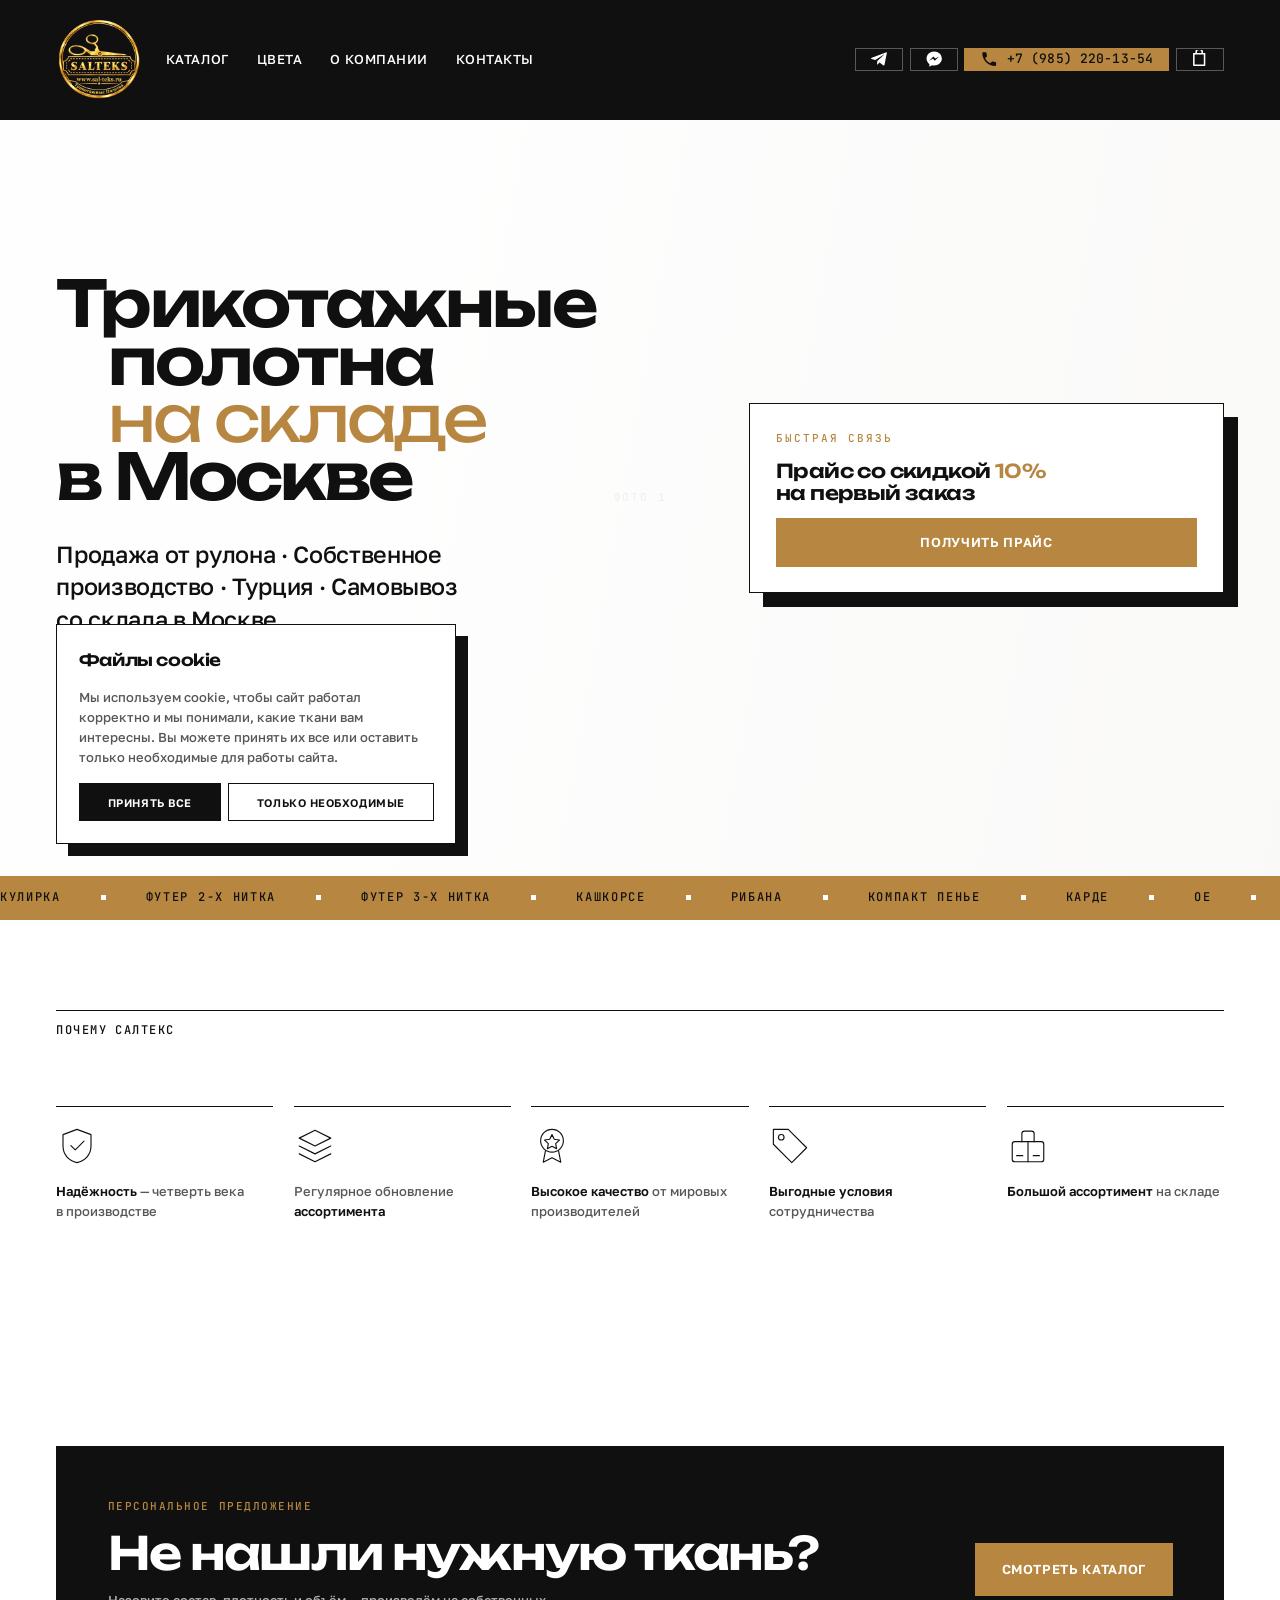
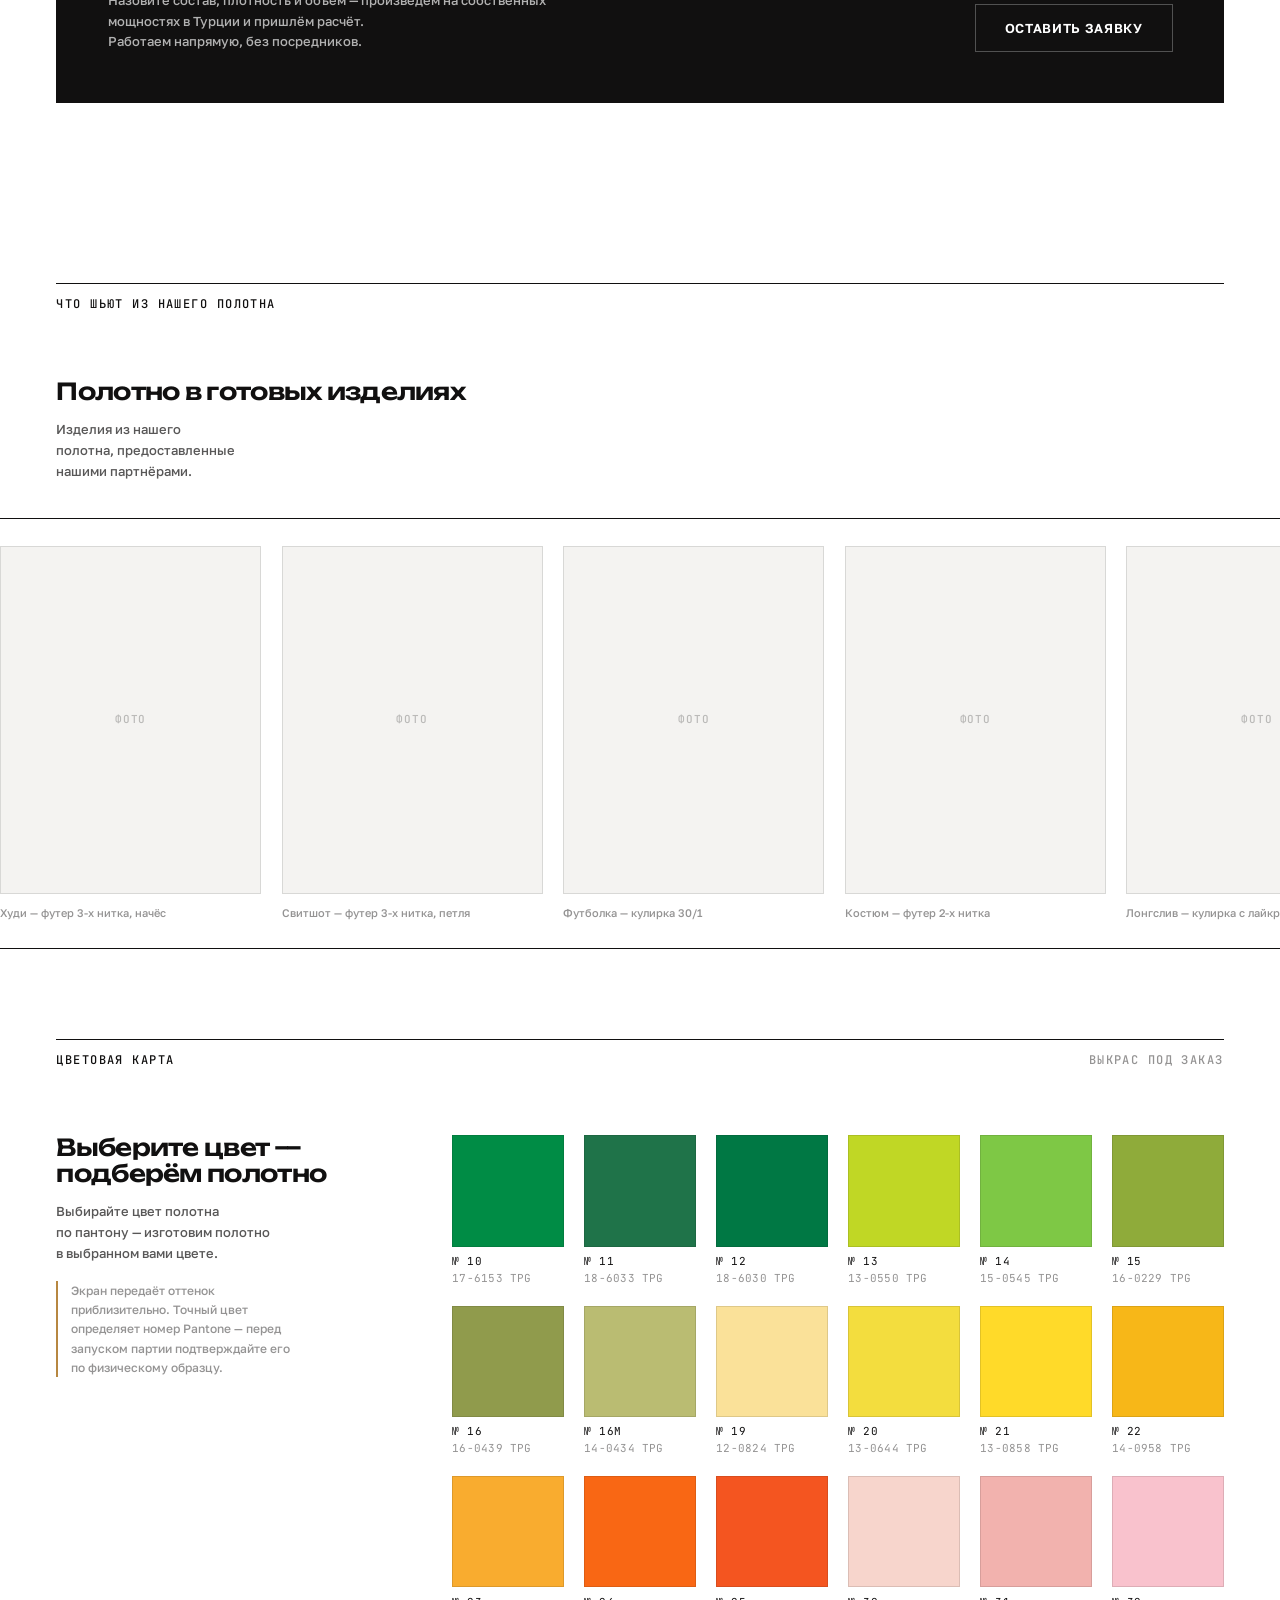
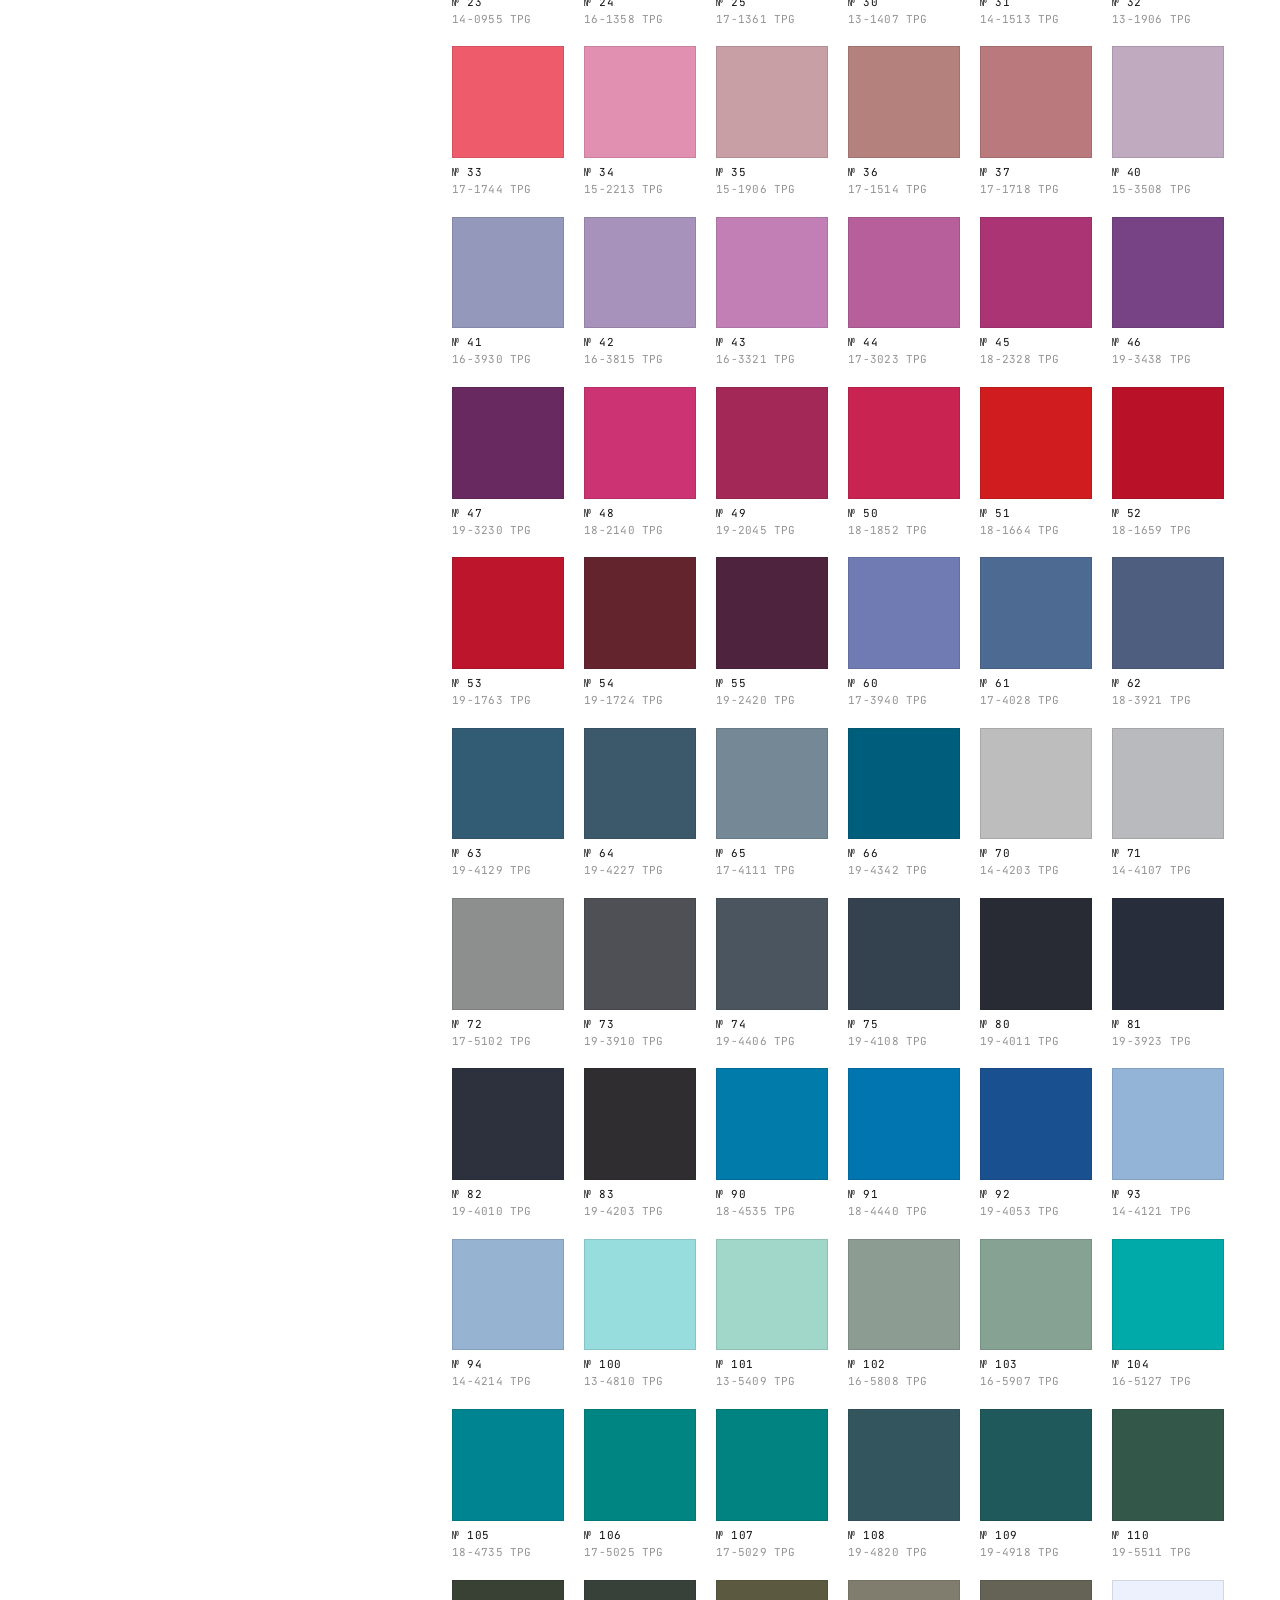
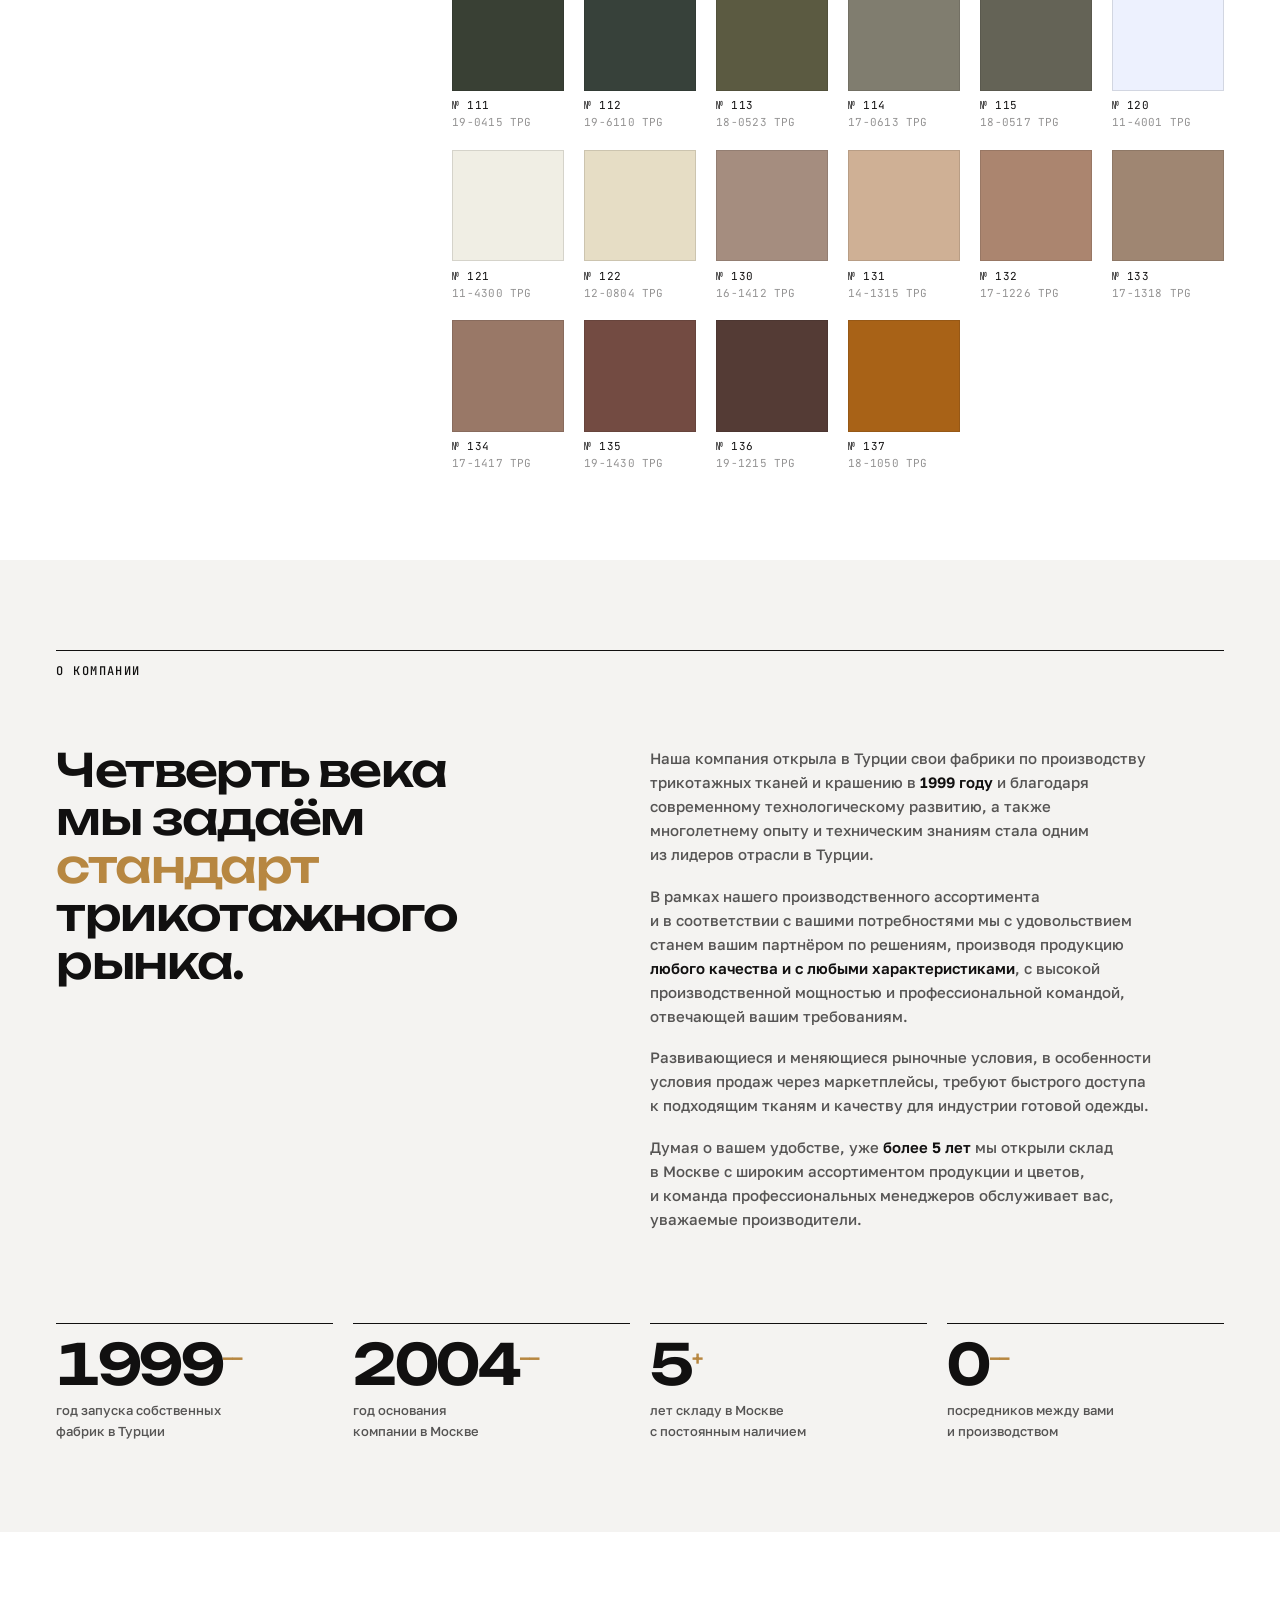
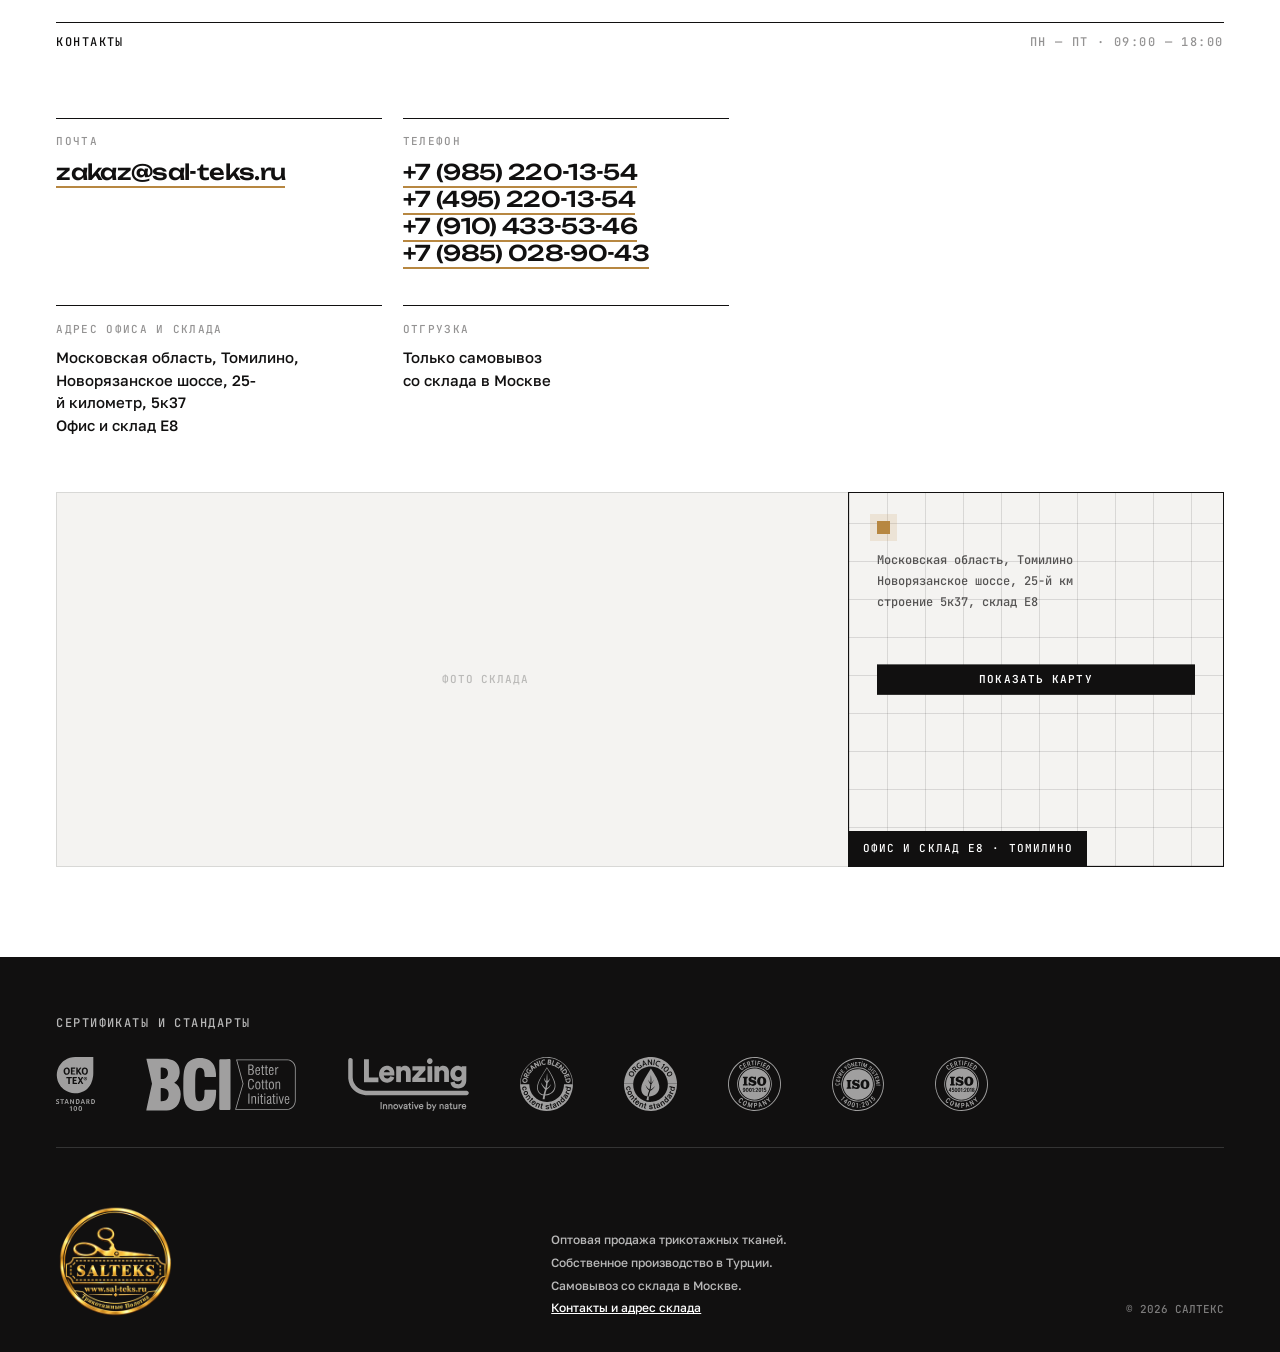
==== commit 9d4774df: "Add files via upload" ====
--- a/index.html
+++ b/index.html
@@ -53,6 +53,25 @@
 }
 .hero__video video,
 .hero__video img{ width:100%; height:100%; object-fit:cover; display:block; }
+
+/* Слайд-шоу первого экрана (ТЗ главная 20). Кадры лежат друг на
+   друге, меняется прозрачность — так переход плавный и без скачка
+   вёрстки. Заглушки отличаются оттенком, чтобы смена была заметна
+   до появления настоящих фотографий. */
+.hero__slides{ position:absolute; inset:0; }
+.hero__slide{
+  position:absolute; inset:0; opacity:0;
+  transition:opacity 1.2s var(--ease);
+  display:grid; place-items:center; background:var(--shade);
+  font-family:var(--mono); font-size:var(--t-2xs);
+  letter-spacing:.16em; text-transform:uppercase; color:var(--ink-25);
+}
+.hero__slide.is-on{ opacity:1; }
+.hero__slide img{ width:100%; height:100%; object-fit:cover; display:block; }
+.hero__slide:nth-child(2){ background:#EFECE7; }
+.hero__slide:nth-child(3){ background:#E8E5E0; }
+.hero__slide:nth-child(4){ background:#F2EFEA; }
+.hero__slide:nth-child(5){ background:#E4E1DC; }
 /* вуаль плотная слева под текстом и почти прозрачная справа —
    так видео остаётся видимым, а типографика не теряет контраст */
 .hero__video::after{
@@ -160,9 +179,11 @@
 .perk__ico > *:nth-child(3){ transition-delay:.32s; }
 
 /* ── бегущая строка-ассортимент ── */
+/* Охристая лента вместо чёрной (ТЗ главная 7): текст на ней
+   тёмный — по белому на охре контраста не хватает. */
 .ticker{
-  border-block:1px solid var(--rule-hard);
-  background:var(--ink); color:var(--paper);
+  border-block:1px solid var(--ochre);
+  background:var(--ochre); color:var(--ink);
   overflow:hidden; padding-block:.7rem;
 }
 /* Отступ живёт на самих элементах, а не в gap контейнера.
@@ -182,7 +203,7 @@
   display:flex; align-items:center; gap:2.5rem;
   padding-right:2.5rem;
 }
-.ticker li::after{ content:""; width:5px; height:5px; background:var(--ochre); flex:0 0 auto; }
+.ticker li::after{ content:""; width:5px; height:5px; background:var(--paper); flex:0 0 auto; }
 @keyframes slide{ from{transform:translateX(0)} to{transform:translateX(calc(-1 * var(--step,50%)))} }
 
 /* ══════════════ ПРОЦЕСС СОТРУДНИЧЕСТВА ══════════════
@@ -499,7 +520,6 @@
   <!-- 1. Логотип с дескриптором -->
   <a class="masthead__logo" href="#top" aria-label="САЛТЕКС — трикотажные полотна, на главную">
     <img src="assets/img/logo-emblem-256.png" alt="САЛТЕКС" width="256" height="256" decoding="async">
-    <span class="masthead__descriptor">Трикотажные полотна</span>
   </a>
 
   <!-- 2. «О компании» и «Контакты» объединены в один пункт:
@@ -542,29 +562,29 @@
 
   <!-- ══════════ ГЕРОЙ ══════════ -->
   <section class="bay hero">
-    <!-- Панорамное фоновое видео 21:9. Источник в data-src, а не в src:
-         скрипт подставит его только там, где ролик уместен — на мобильном
-         интернете 3,7 МБ фона в трафик не входят. -->
+    <!-- ТЗ главная 20: вместо фонового видео — пять фотографий,
+         смена раз в 6 секунд плавным переходом. Сейчас заглушки:
+         чтобы поставить снимки, достаточно заменить <span> внутри
+         слайда на <img src="img/hero/1.jpg" alt="">. -->
     <div class="hero__video" aria-hidden="true">
-      <video id="hero-video" muted loop playsinline preload="none"
-             data-src="video/hero.mp4" width="2206" height="946"></video>
+      <div class="hero__slides" id="hero-slides">
+        <div class="hero__slide is-on"><span>фото 1</span></div>
+        <div class="hero__slide"><span>фото 2</span></div>
+        <div class="hero__slide"><span>фото 3</span></div>
+        <div class="hero__slide"><span>фото 4</span></div>
+        <div class="hero__slide"><span>фото 5</span></div>
+      </div>
     </div>
 
     <div class="hero__text">
       <h1 class="rise">
-        Трикотажное
-        <span class="shift">полотно <em>без</em></span>
-        посредников
+        Трикотажные
+        <span class="shift">полотна <em>на&nbsp;складе</em></span>
+        в&nbsp;Москве
       </h1>
       <p class="hero__lede rise" style="--d:120ms">
-        Мы&nbsp;управляем себестоимостью, сроками и&nbsp;качеством
-        на&nbsp;всей цепочке&nbsp;— от&nbsp;пряжи до&nbsp;рулона
-        на&nbsp;вашем складе.
-      </p>
-      <p class="hero__meta rise" style="--d:180ms">
-        Собственное производство · Турция<br>
-        Кулирка · Футер · Кашкорсе · Рибана<br>
-        Самовывоз со&nbsp;склада в&nbsp;Москве
+        Продажа от&nbsp;рулона&nbsp;· Собственное производство&nbsp;·
+        Турция&nbsp;· Самовывоз со&nbsp;склада в&nbsp;Москве
       </p>
       <div class="hero__actions rise" style="--d:240ms">
         <a class="btn" href="catalog.html"><span>Смотреть каталог</span></a>
@@ -575,12 +595,9 @@
     <div class="quick rise" style="--d:420ms" id="quick">
       <p class="quick__kicker">Быстрая связь</p>
       <p class="quick__title">Прайс со&nbsp;скидкой <em>10%</em><br>на&nbsp;первый заказ</p>
-      <p class="quick__sub">Пришлём на&nbsp;почту или в&nbsp;Telegram в&nbsp;течение часа. Без звонков и&nbsp;спама.</p>
-
       <button class="btn btn--ochre btn--wide" type="button"
               data-lead="Прайс со скидкой 10% на первый заказ"
               data-lead-title="Получить прайс-лист"><span>Получить прайс</span></button>
-      <p class="quick__fine">Три поля: имя, телефон и&nbsp;почта. Telegram&nbsp;— по&nbsp;желанию.</p>
     </div>
 
   </section>
@@ -599,7 +616,7 @@
 
   <!-- ══════════ ПРЕИМУЩЕСТВА ══════════ -->
   <section class="bay perks" id="perks">
-    <p class="rule"><b>Почему САЛТЕКС</b><span>Пять причин</span></p>
+    <p class="rule"><b>Почему САЛТЕКС</b></p>
     <ul class="perks__grid">
 
       <li class="perk rise">
@@ -637,10 +654,15 @@
       </li>
 
       <li class="perk rise" style="--d:320ms">
+        <!-- Иконка ассортимента по мотиву заказчика, перерисована
+             штрихом (правка 25.09): толщина линий и радиусы как
+             у остальных иконок ряда. -->
         <svg class="perk__ico" viewBox="0 0 48 48" aria-hidden="true">
-          <ellipse pathLength="1" cx="24" cy="13" rx="16" ry="6"/>
-          <path pathLength="1" d="M8 13v22c0 3.3 7.2 6 16 6s16-2.7 16-6V13"/>
-          <ellipse pathLength="1" cx="24" cy="13" rx="6" ry="2.2"/>
+          <rect pathLength="1" x="6" y="19" width="36" height="23" rx="3"/>
+          <path pathLength="1" d="M17 19V10a3 3 0 0 1 3-3h8a3 3 0 0 1 3 3v9"/>
+          <path pathLength="1" d="M24 19v23"/>
+          <path pathLength="1" d="M11 35h7"/>
+          <path pathLength="1" d="M30 35h7"/>
         </svg>
         <p><b>Большой ассортимент</b> на&nbsp;складе</p>
       </li>
@@ -648,45 +670,9 @@
     </ul>
   </section>
 
-  <!-- ══════════ ПРОЦЕСС СОТРУДНИЧЕСТВА ══════════ -->
-  <section class="bay process" id="process">
-    <p class="rule"><b>Открытый процесс сотрудничества</b><span>Четыре шага</span></p>
-    <ol class="flow rise">
-
-      <li class="flow__step rise" style="--d:220ms">
-        <div>
-          <p class="flow__no">01</p>
-          <h3 class="flow__title">Заявка</h3>
-          <p class="flow__text">Называете полотно, объём и&nbsp;срок. Можно просто прислать фото образца&nbsp;— подберём аналог.</p>
-        </div>
-      </li>
-
-      <li class="flow__step rise" style="--d:400ms">
-        <div>
-          <p class="flow__no">02</p>
-          <h3 class="flow__title">Расчёт и&nbsp;образцы</h3>
-          <p class="flow__text">Присылаем цену в&nbsp;течение часа и&nbsp;отправляем физические образцы&nbsp;— до&nbsp;любых обязательств с&nbsp;вашей стороны.</p>
-        </div>
-      </li>
-
-      <li class="flow__step rise" style="--d:580ms">
-        <div>
-          <p class="flow__no">03</p>
-          <h3 class="flow__title">Договор и&nbsp;оплата</h3>
-          <p class="flow__text">Фиксируем цену, объём и&nbsp;дату отгрузки в&nbsp;договоре. Никаких изменений задним числом.</p>
-        </div>
-      </li>
-
-      <li class="flow__step rise" style="--d:760ms">
-        <div>
-          <p class="flow__no">04</p>
-          <h3 class="flow__title">Отгрузка</h3>
-          <p class="flow__text">Забираете партию со&nbsp;склада в&nbsp;Москве в&nbsp;согласованный день.</p>
-        </div>
-      </li>
-
-    </ol>
-  </section>
+  <!-- Блок процесса сотрудничества убран по ТЗ главная 9.
+       Стили .flow остались в site.css — вернуть блок можно
+       разметкой, без вёрстки заново. -->
 
   <!-- ══════════ ПЕРСОНАЛЬНЫЙ ПОДБОР ══════════
        Каталог целиком живёт на catalog.html и на главную
@@ -711,12 +697,11 @@
        прямо в тексте, иначе пойдут запросы цен на одежду.
        Плитки — заглушки до фотосъёмки. -->
   <section class="bay clothes" id="clothes">
-    <p class="rule"><b>Что шьют из нашего полотна</b><span>изделия не&nbsp;продаём</span></p>
+    <p class="rule"><b>Что шьют из нашего полотна</b></p>
 
     <div class="clothes__intro rise">
       <h2>Полотно в&nbsp;готовых изделиях</h2>
-      <p>Здесь показано, что шьём мы&nbsp;в&nbsp;качестве образцов&nbsp;— чтобы было понятно, как полотно ведёт себя в&nbsp;изделии.</p>
-      <p class="clothes__note">Готовую одежду мы&nbsp;не&nbsp;продаём.</p>
+      <p>Изделия из&nbsp;нашего полотна, предоставленные нашими партнёрами.</p>
     </div>
   </section>
 
@@ -746,11 +731,11 @@
        Возвращена на главную (ТЗ 3.1). Вёрстка и данные — с итерации 2,
        87 цветов Pantone TPG лежат в data/colors.json. -->
   <section class="bay colors" id="colors">
-    <p class="rule"><b>Цветовая карта</b><span>Выкрас под&nbsp;заказ · партия от&nbsp;100&nbsp;кг</span></p>
+    <p class="rule"><b>Цветовая карта</b><span>Выкрас под&nbsp;заказ</span></p>
 
     <div class="colors__intro rise">
       <h2>Выберите цвет&nbsp;— подберём полотно</h2>
-      <p>Любое полотно из&nbsp;каталога красим по&nbsp;этой карте. Нажмите оттенок&nbsp;— предложим выбрать ткань и&nbsp;откроем её карточку с&nbsp;этим цветом.</p>
+      <p>Выбирайте цвет полотна по&nbsp;пантону&nbsp;— изготовим полотно в&nbsp;выбранном вами цвете.</p>
       <p class="warn">Экран передаёт оттенок приблизительно. Точный цвет определяет номер Pantone&nbsp;— перед запуском партии подтверждайте его по&nbsp;физическому образцу.</p>
     </div>
 
@@ -759,14 +744,15 @@
 
   <!-- ══════════ О КОМПАНИИ ══════════ -->
   <section class="bay about" id="about">
-    <p class="rule"><b>О&nbsp;компании</b><span>Москва&nbsp;— Турция</span></p>
+    <p class="rule"><b>О&nbsp;компании</b></p>
     <h2 class="about__lead rise">Четверть века<br>мы задаём <em>стандарт</em><br>трикотажного рынка.</h2>
     <div class="about__text rise" style="--d:120ms">
-      <p>Свои фабрики по&nbsp;производству и&nbsp;крашению трикотажного полотна мы&nbsp;открыли в&nbsp;<strong>Турции в&nbsp;1999&nbsp;году</strong>. Современное оборудование, четверть века практики и&nbsp;собственная технологическая база вывели нас в&nbsp;число лидеров отрасли в&nbsp;стране с&nbsp;вековыми традициями текстиля.</p>
-      <p>Мы&nbsp;<strong>не&nbsp;используем посредников</strong>, а&nbsp;значит&nbsp;— полностью управляем себестоимостью, сроками и&nbsp;качеством.</p>
-      <p>Производственные мощности и&nbsp;команда технологов позволяют выпускать полотно <strong>любого качества и&nbsp;с&nbsp;любыми характеристиками</strong>&nbsp;— под конкретную задачу, а&nbsp;не&nbsp;из&nbsp;того, что нашлось на&nbsp;складе.</p>
-      <p>Рынок изменился: торговля на&nbsp;маркетплейсах требует быстрого доступа к&nbsp;нужной ткани и&nbsp;стабильного качества. Поэтому больше <strong>пяти лет назад</strong> мы&nbsp;открыли склад в&nbsp;Москве&nbsp;— с&nbsp;широким ассортиментом полотна и&nbsp;цветов и&nbsp;менеджерами, которые ведут заказ от&nbsp;расчёта до&nbsp;отгрузки.</p>
-      <p>Наша экспертиза востребована как частными предпринимателями, так и&nbsp;<strong>B2B-клиентами</strong>, нуждающимися в&nbsp;бесперебойных поставках. Выбирая «Салтекс», вы&nbsp;выбираете надёжность и&nbsp;долгосрочное партнёрство.</p>
+      <!-- Текст заказчика из буклета, ТЗ главная 16. Разбит на абзацы
+           и поправлена пунктуация, формулировки не менялись. -->
+      <p>Наша компания открыла в&nbsp;Турции свои фабрики по&nbsp;производству трикотажных тканей и&nbsp;крашению в&nbsp;<strong>1999&nbsp;году</strong> и&nbsp;благодаря современному технологическому развитию, а&nbsp;также многолетнему опыту и&nbsp;техническим знаниям стала одним из&nbsp;лидеров отрасли в&nbsp;Турции.</p>
+      <p>В&nbsp;рамках нашего производственного ассортимента и&nbsp;в&nbsp;соответствии с&nbsp;вашими потребностями мы&nbsp;с&nbsp;удовольствием станем вашим партнёром по&nbsp;решениям, производя продукцию <strong>любого качества и&nbsp;с&nbsp;любыми характеристиками</strong>, с&nbsp;высокой производственной мощностью и&nbsp;профессиональной командой, отвечающей вашим требованиям.</p>
+      <p>Развивающиеся и&nbsp;меняющиеся рыночные условия, в&nbsp;особенности условия продаж через маркетплейсы, требуют быстрого доступа к&nbsp;подходящим тканям и&nbsp;качеству для индустрии готовой одежды.</p>
+      <p>Думая о&nbsp;вашем удобстве, уже <strong>более 5&nbsp;лет</strong> мы&nbsp;открыли склад в&nbsp;Москве с&nbsp;широким ассортиментом продукции и&nbsp;цветов, и&nbsp;команда профессиональных менеджеров обслуживает вас, уважаемые производители.</p>
     </div>
     <dl class="figures">
       <div class="rise"><dt>1999<sup>—</sup></dt><dd>год запуска собственных фабрик в&nbsp;Турции</dd></div>
@@ -794,14 +780,20 @@
         </dd>
       </div>
       <div class="rise" style="--d:160ms">
-        <dt>Адрес склада</dt>
-        <dd class="plain">Московская область, Томилино,<br>Новорязанское шоссе, 25-й&nbsp;километр, 5к37<br>Склад Е8</dd>
+        <dt>Адрес офиса и&nbsp;склада</dt>
+        <dd class="plain">Московская область, Томилино,<br>Новорязанское шоссе, 25-й&nbsp;километр, 5к37<br>Офис и&nbsp;склад Е8</dd>
       </div>
       <div class="rise" style="--d:240ms">
         <dt>Отгрузка</dt>
         <dd class="plain">Только самовывоз<br>со&nbsp;склада в&nbsp;Москве</dd>
       </div>
     </dl>
+    <!-- ТЗ главная 19: фотография склада под адресом.
+         Заглушка до снимка от заказчика — меняется на <img>. -->
+    <figure class="contacts__photo rise" style="--d:120ms">
+      <div class="contacts__photo-ph">фото склада</div>
+    </figure>
+
     <div class="contacts__map rise" style="--d:200ms" id="map-block">
       <div class="contacts__map-facade" id="map-facade">
         <i aria-hidden="true"></i>
@@ -812,7 +804,7 @@
         </p>
         <button class="btn" type="button" id="map-load"><span>Показать карту</span></button>
       </div>
-      <span>Склад Е8 · Томилино</span>
+      <span>Офис и склад Е8 · Томилино</span>
     </div>
   </section>
 
@@ -969,8 +961,10 @@
   /* Две строки подписи: сверху номер в палитре компании — по нему
      заказывают, снизу пантон — по нему сверяют оттенок. Русские
      названия не показываем, цвет определяет номер, а не слово. */
-  wrap.innerHTML = palette.colors.map(function(c){
-    return '<button class="swatch" type="button"' +
+  /* swatch--demo — единственный образец с эффектом футболки
+     (ТЗ главная 14): заказчик смотрит на одном, потом включим всем. */
+  wrap.innerHTML = palette.colors.map(function(c, n){
+    return '<button class="swatch' + (n === 0 ? ' swatch--demo' : '') + '" type="button"' +
       ' data-code="' + S.esc(c.k) + '"' +
       ' data-num="' + S.esc(c.p) + '"' +
       ' style="--c:' + S.esc(c.h) + '"' +
@@ -1051,6 +1045,27 @@
                     '&color=' + encodeURIComponent(current);
   });
 })();
+
+/* ══════════════ СЛАЙД-ШОУ ПЕРВОГО ЭКРАНА ══════════════
+   Смена кадра раз в 6 секунд (ТЗ главная 20). В фоновой вкладке
+   не переключаем: иначе человек вернётся и увидит рывок. Тем, кто
+   выключил анимации в системе, показываем один первый кадр. */
+(function(){
+  var box = document.getElementById('hero-slides');
+  if (!box) return;
+
+  var slides = box.querySelectorAll('.hero__slide');
+  var reduced = window.SALTEKS && window.SALTEKS.reduced;
+  if (slides.length < 2 || reduced) return;
+
+  var i = 0;
+  setInterval(function(){
+    if (document.hidden) return;
+    slides[i].classList.remove('is-on');
+    i = (i + 1) % slides.length;
+    slides[i].classList.add('is-on');
+  }, 6000);
+})();
 </script>
 </body>
 </html>
--- a/assets/css/site.css
+++ b/assets/css/site.css
@@ -687,6 +687,23 @@
 .swatch[aria-pressed="true"] i::before{ transform:scale(1); }
 .swatch[aria-pressed="true"] i{ box-shadow:inset 0 0 0 2px var(--ink); transform:scale(.94); }
 .swatch:hover i{ transform:scale(.94); }
+
+/* ТЗ главная 14: при наведении квадрат превращается в футболку
+   и чуть увеличивается. Пока включено на одном образце — заказчик
+   смотрит, как это выглядит; снять ограничение = убрать --demo
+   из селектора и из разметки в конце index.html. */
+.swatch--demo i{
+  transition:transform .3s var(--ease), mask-size .3s var(--ease),
+             -webkit-mask-size .3s var(--ease);
+}
+.swatch--demo:hover i,
+.swatch--demo:focus-visible i{
+  -webkit-mask-image:url(../img/tshirt.svg); mask-image:url(../img/tshirt.svg);
+  -webkit-mask-repeat:no-repeat;  mask-repeat:no-repeat;
+  -webkit-mask-position:center;   mask-position:center;
+  -webkit-mask-size:contain;      mask-size:contain;
+  box-shadow:none; transform:scale(1.12);
+}
 .swatch:focus-visible i{ outline:2px solid var(--ochre); outline-offset:3px; }
 .swatch em{
   font-family:var(--mono); font-size:var(--t-2xs); font-style:normal;
@@ -790,4 +807,104 @@
 .colophon__logo img{ width:clamp(88px,9vw,120px); height:auto; display:block; }
 @media (max-width:560px){
   .masthead__logo img{ width:46px; height:46px; }
-}+}
+
+/* ══════════════ ПРАВКИ 24.09 ══════════════
+   Шрифты, тёмная шапка и подвал. Собраны одним блоком в конце
+   файла: видно, что изменилось в этом раунде, и правки снимаются
+   целиком, не задевая исходных правил. */
+/* Шапка и подвал чёрные (правка заказчика 25.09): берём тот же
+   чёрный, что и в тексте сайта, а не отдельный оттенок. */
+:root{ --graphite:#111010; }
+
+/* ── Информационный текст жирнее (ТЗ главная 1) ──
+   Golos Text подключён с весами 400–700, поэтому 500 и 600
+   настоящие, а не синтетические. Заголовки не трогаем. */
+body{ font-weight:500; }
+.hero__lede,
+.about__text p,
+.colors__intro p,
+.clothes__intro p,
+.perk p,
+.offer__text,
+.cat__note-text{ font-weight:500; }
+.pcard__spec dd,
+.prod__spec dd,
+.contacts__list dd,
+.crow__spec{ font-weight:600; }
+
+/* ── Тёмно-графитовая шапка, логотип крупнее (ТЗ главная 2) ── */
+.masthead{
+  background:var(--graphite); color:var(--paper);
+  border-bottom-color:var(--graphite);
+  padding-block:1.1rem;
+}
+.masthead__logo{ color:var(--paper); }
+.masthead__logo img{ width:84px; height:84px; }
+.masthead__nav a{ color:var(--paper); }
+.masthead__burger{ border-color:#ffffff4d; color:var(--paper); }
+.btn-icon{ border-color:#ffffff4d; color:var(--paper); }
+.btn-icon:hover,
+.btn-icon:focus-visible{ color:var(--paper); border-color:var(--ochre); }
+.btn-icon--tel{ background:var(--ochre); border-color:var(--ochre); color:var(--ink); }
+.btn-icon--tel:hover,
+.btn-icon--tel:focus-visible{ color:var(--paper); }
+@media (max-width:1024px){
+  .masthead__nav{ border-top-color:#ffffff26; }
+  .masthead__nav a{ border-bottom-color:#ffffff26; }
+}
+@media (max-width:560px){
+  /* Значок MAX на телефоне возвращён (ТЗ главная 3) */
+  .btn-icon--max{ display:inline-flex; }
+  .masthead__logo img{ width:60px; height:60px; }
+}
+
+/* Подвал прижат к низу экрана на коротких страницах (правка 25.09):
+   в списке запроса с одной позицией он подлетал к содержимому,
+   а под ним оставалось пустое поле. */
+body{ min-height:100svh; display:flex; flex-direction:column; }
+body > main{ flex:1 0 auto; }
+body > footer{ flex:0 0 auto; }
+
+/* ── Тёмно-графитовый подвал (ТЗ каталог 10) ── */
+.colophon{
+  background:var(--graphite); color:var(--paper);
+  border-top-color:var(--graphite);
+}
+.colophon p{ color:#ffffffb3; }
+.colophon a{ color:var(--paper); }
+.colophon a:hover{ color:var(--ochre); }
+.colophon .fine{ color:#ffffff73; }
+.certs{ border-bottom-color:#ffffff26; }
+.certs__label{ color:#ffffff8c; }
+/* Логотипы сертификатов лежат чёрными файлами: на тёмном фоне их
+   нужно вывернуть в белое, иначе они просто исчезнут. */
+.certs__row img{ filter:grayscale(1) brightness(0) invert(1); opacity:.6; }
+.certs__row li:hover img,
+.certs__row a:focus-visible img{ filter:grayscale(1) brightness(0) invert(1); opacity:1; }
+
+/* ══════════════ ФОТО СКЛАДА ══════════════
+   ТЗ главная 19: снимок под блоком с адресом. Пока стоит заглушка
+   в том же виде, что и плитки «что шьют» — когда придёт фотография,
+   внутрь figure кладётся <img> и заглушка удаляется. */
+.contacts__photo{ grid-column:1 / -1; margin:1.6rem 0 0; }
+/* Фотография склада и карта стоят в одну строку (правка 25.09):
+   обе во втором ряду, высоту задаёт квадрат карты. */
+@media (min-width:901px){
+  /* Ряды закреплены явно: иначе карта с фотографией поднимались
+     над списком контактов, а заголовок раздела уезжал под них. */
+  .contacts .rule{ grid-row:1; }
+  .contacts__list{ grid-row:2; }
+  .contacts__photo{ grid-column:1 / 9; grid-row:3; align-self:stretch; margin-top:2.2rem; }
+  .contacts__map{ grid-row:3; margin-top:2.2rem; }
+  .contacts__photo-ph{ aspect-ratio:auto; height:100%; }
+  .contacts__photo img{ height:100%; object-fit:cover; }
+}
+.contacts__photo-ph{
+  aspect-ratio:16/7; background:var(--shade);
+  box-shadow:inset 0 0 0 1px var(--rule);
+  display:grid; place-items:center;
+  font-family:var(--mono); font-size:var(--t-2xs);
+  letter-spacing:.08em; text-transform:uppercase; color:var(--ink-25);
+}
+.contacts__photo img{ width:100%; height:auto; display:block; }
--- a/assets/css/catalog.css
+++ b/assets/css/catalog.css
@@ -430,10 +430,43 @@
 }
 
 /* ── Другие цвета ── */
-.prod__colors{ margin-bottom:1.4rem; }
-.prod__swatches{ display:grid; grid-template-columns:repeat(8,1fr); gap:.3rem; }
-@media (max-width:1180px){ .prod__swatches{ grid-template-columns:repeat(12,1fr) } }
-@media (max-width:560px){  .prod__swatches{ grid-template-columns:repeat(7,1fr) } }
+/* Палитра под фотографией ткани (ТЗ каталог 5). На компьютере —
+   один ряд со стрелками, кнопка раскрывает всю палитру. На узком
+   экране стрелки не нужны: там оттенки просто переносятся по
+   строкам, пальцем это удобнее, чем листать. */
+.prod__colors{ margin:1.2rem 0 1.4rem; }
+.prod__strip{ display:flex; align-items:center; gap:.45rem; }
+.prod__arrow{
+  flex:0 0 auto; width:1.9rem; height:1.9rem;
+  appearance:none; background:none; cursor:pointer;
+  border:1px solid var(--rule-hard); color:var(--ink);
+  font-size:1rem; line-height:1;
+  transition:color .25s var(--ease), border-color .25s var(--ease);
+}
+.prod__arrow:hover{ color:var(--ochre); border-color:var(--ochre); }
+.prod__arrow[disabled]{ opacity:.3; cursor:default; }
+/* overflow-x:auto, а не hidden: со скрытым переполнением ряд
+   не двигается даже программно — scrollLeft остаётся нулём.
+   Полосу прокрутки убираем, листание идёт стрелками и свайпом. */
+.prod__swatches{
+  flex:1 1 auto; display:flex; gap:.3rem;
+  overflow-x:auto; scroll-behavior:smooth;
+  scrollbar-width:none; -ms-overflow-style:none;
+}
+.prod__swatches::-webkit-scrollbar{ display:none; }
+.prod__swatches .prod__sw{ flex:0 0 2.6rem; }
+.prod__colors.is-open .prod__swatches{ flex-wrap:wrap; overflow:visible; }
+.prod__colors.is-open .prod__arrow{ display:none; }
+
+/* У набивки образцы рисунка не листаются: их десяток, они просто
+   переносятся по строкам (правка 25.09). */
+.prod__colors--prints .prod__arrow{ display:none; }
+.prod__colors--prints .prod__swatches{ flex-wrap:wrap; overflow:visible; }
+.prod__colors--prints .prod__swatches{ gap:.45rem; }
+@media (max-width:1180px){
+  .prod__arrow{ display:none; }
+  .prod__swatches{ flex-wrap:wrap; overflow:visible; }
+}
 /* Оттенки — кнопки, а не ссылки: выбор цвета остаётся на этой же
    карточке и никуда не ведёт. Селекторы держат оба варианта,
    чтобы старая разметка не осыпалась. */
@@ -451,10 +484,8 @@
   box-shadow:inset 0 0 0 2px var(--ink); transform:scale(.9);
 }
 .prod__swatches .prod__sw:focus-visible{ outline:2px solid var(--ochre); outline-offset:2px; }
-.prod__swatches a:nth-child(n+17),
-.prod__swatches .prod__sw:nth-child(n+17){ display:none; }
-.prod__colors.is-open .prod__swatches a:nth-child(n+17),
-.prod__colors.is-open .prod__swatches .prod__sw:nth-child(n+17){ display:block; }
+/* Прежнего скрытия «всё, что дальше шестнадцатого» больше нет:
+   ряд листается стрелками, а кнопка раскрывает палитру целиком. */
 
 /* Подпись выбранного оттенка: номер пантона, без русского названия */
 .prod__pick{
@@ -469,6 +500,30 @@
 }
 .prod__more:hover{ color:var(--ochre); }
 .prod__more[hidden]{ display:none; }
+
+/* Образцы рисунка у набивки (ТЗ каталог 14): блоки крупнее
+   цветовых квадратов — на маленьком рисунок не разобрать. */
+/* Селектор с контейнером: у базового правила .prod__swatches
+   .prod__sw стоит width:100%, и одиночный класс его не перебивал —
+   плитки растягивались на всю строку. */
+.prod__swatches .prod__sw--print{
+  flex:0 0 72px; width:72px; height:72px;
+  aspect-ratio:auto;
+  background-size:cover; background-position:center;
+  border:1px solid var(--rule);
+}
+.prod__sw--print[aria-pressed="true"]{
+  outline:2px solid var(--ochre); outline-offset:2px;
+}
+
+/* Наличие оттенка подтверждает менеджер: карта показывает палитру,
+   а не остатки на складе (ТЗ каталог 9). */
+.prod__hint{
+  margin-top:.9rem; font-size:var(--t-2xs); line-height:1.5;
+  color:var(--ink-45);
+}
+.prod__hint a{ color:var(--ink); text-decoration:none; border-bottom:1px solid var(--ochre); white-space:nowrap; }
+.prod__hint a:hover{ color:var(--ochre); }
 
 /* ══════════════ КАЛЬКУЛЯТОР ══════════════ */
 .calc{
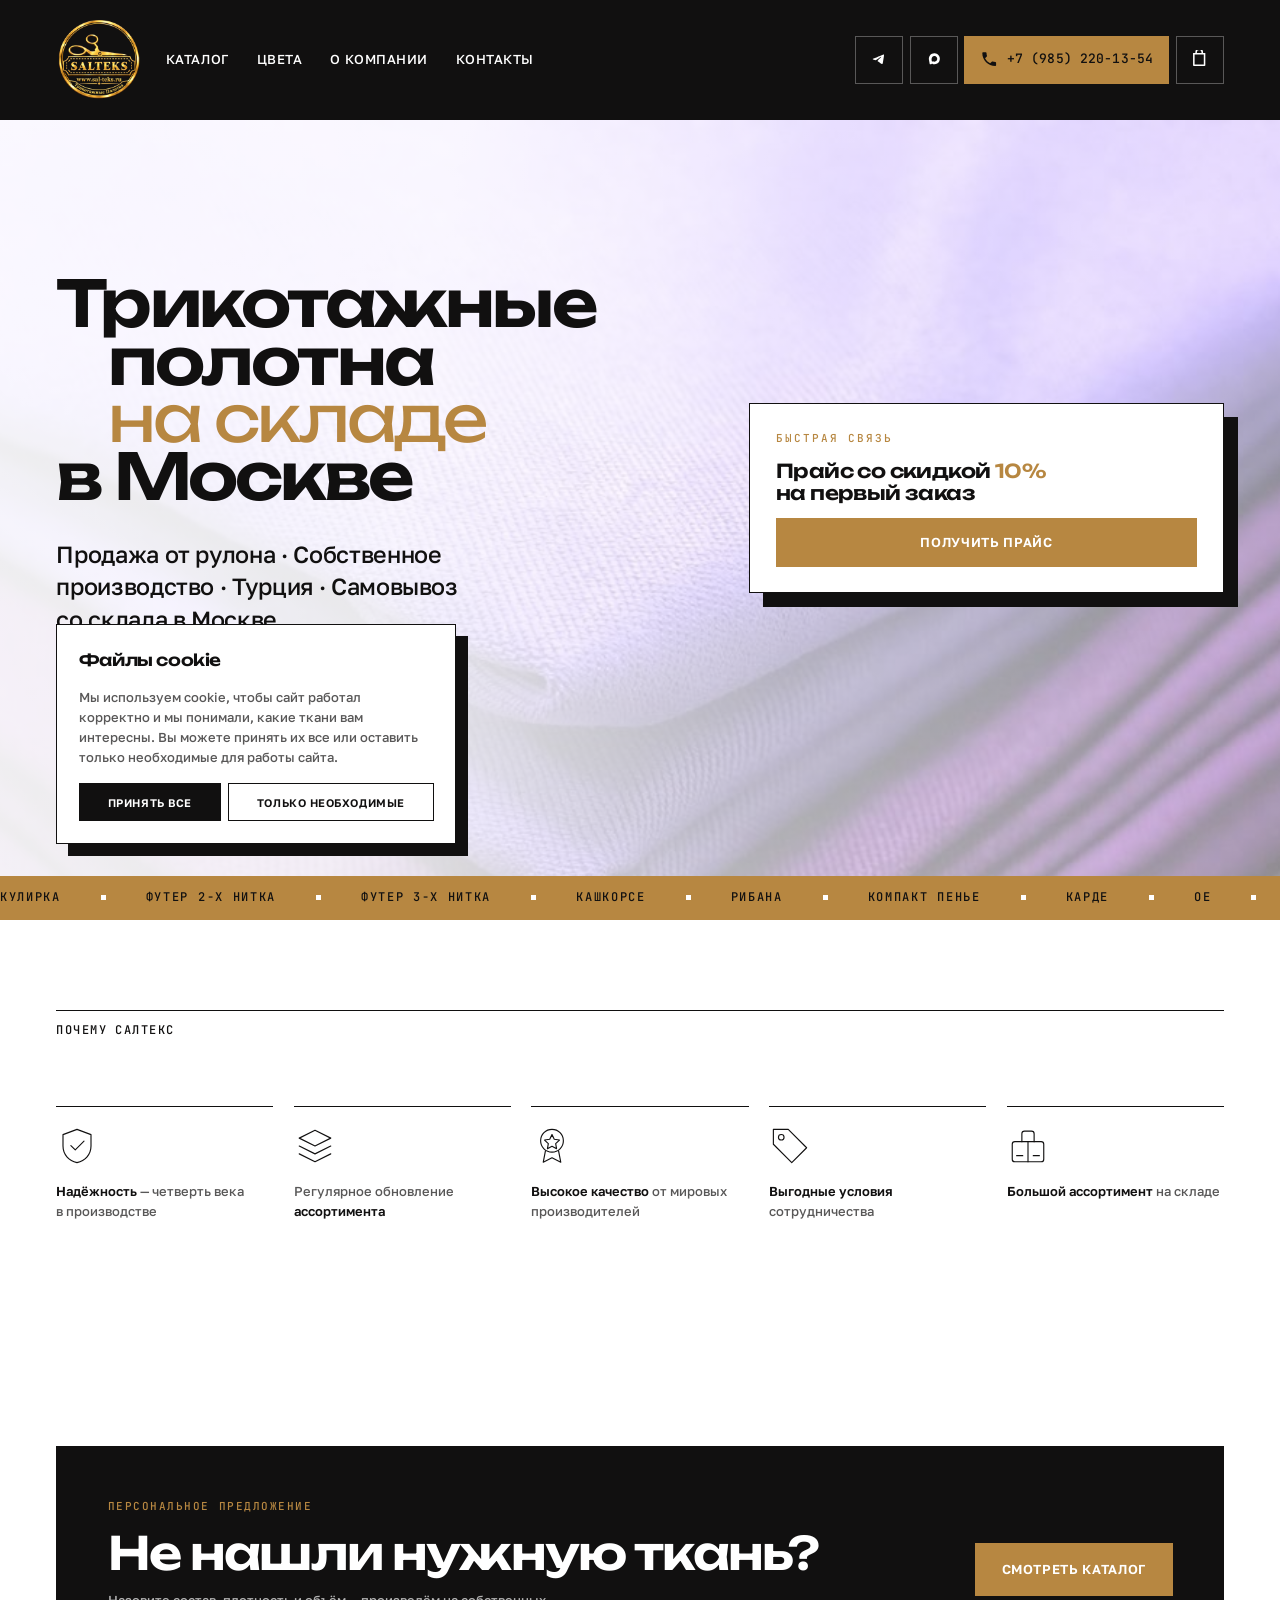
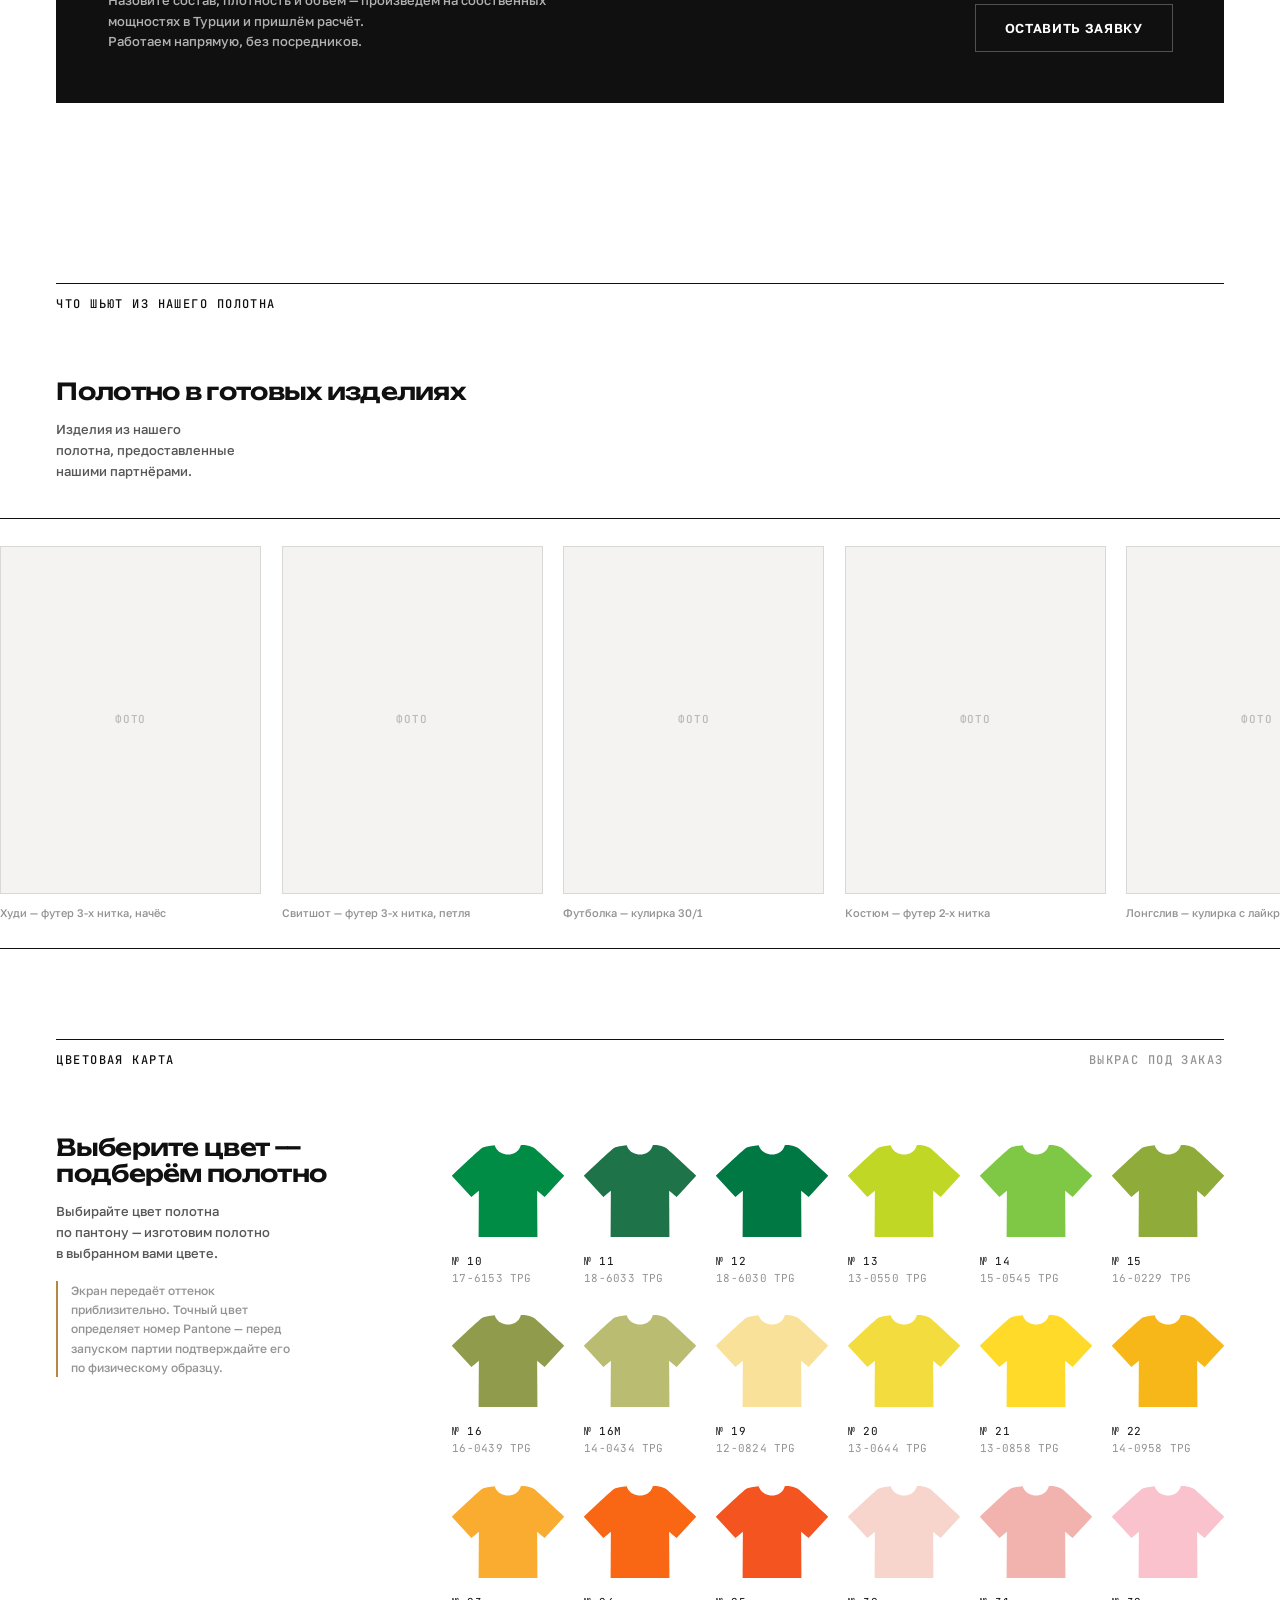
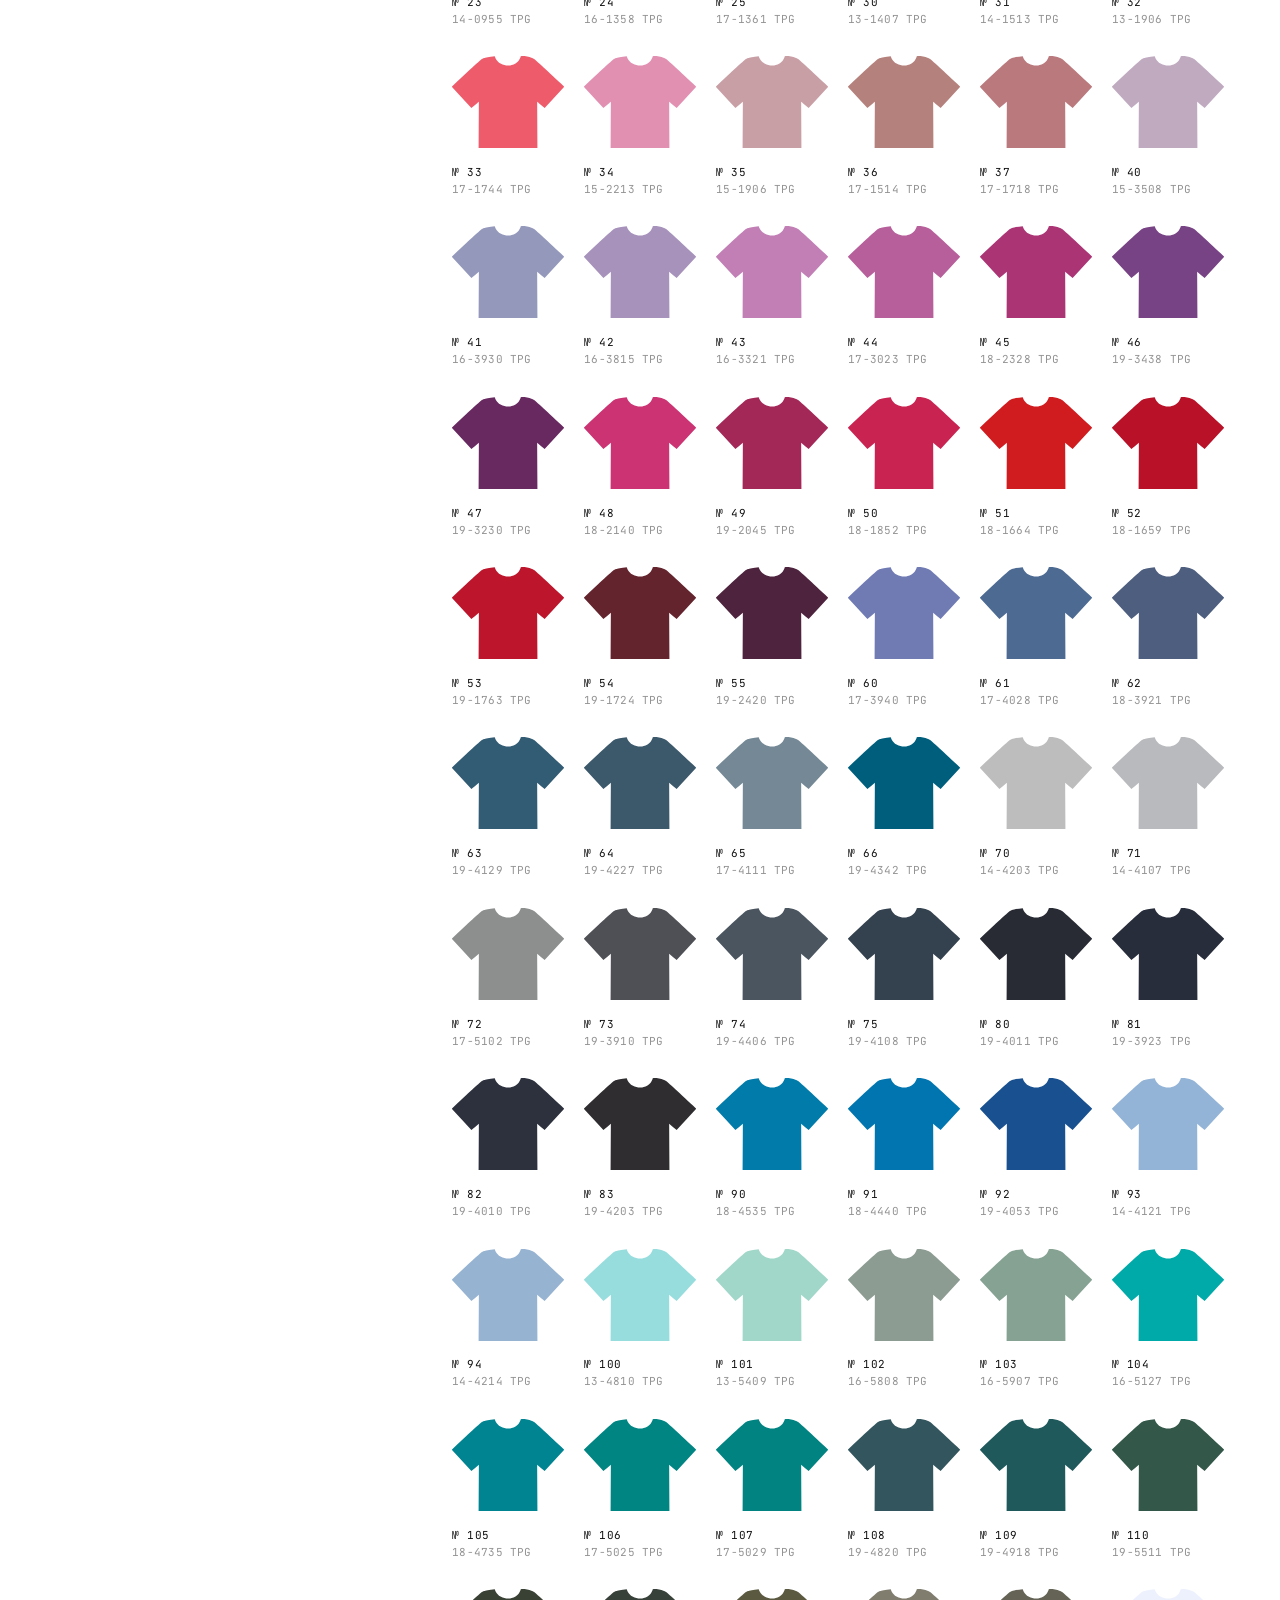
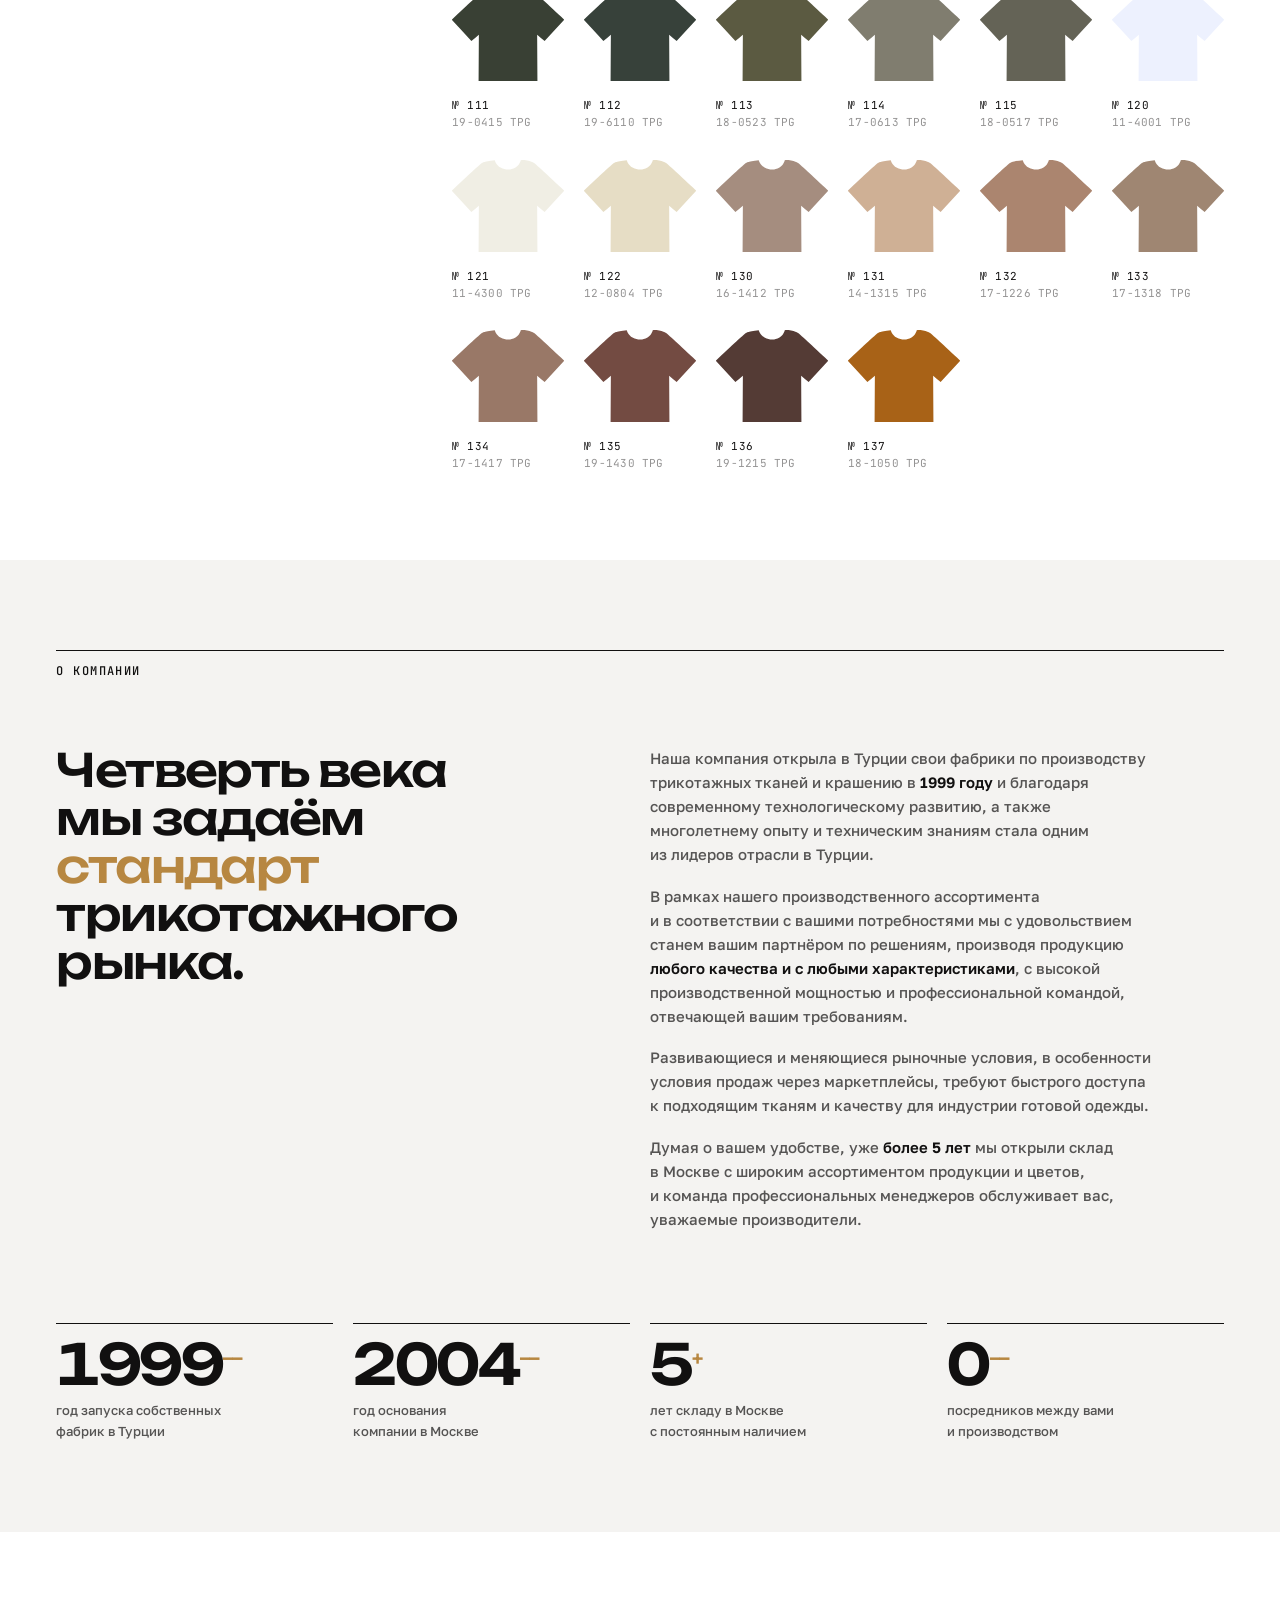
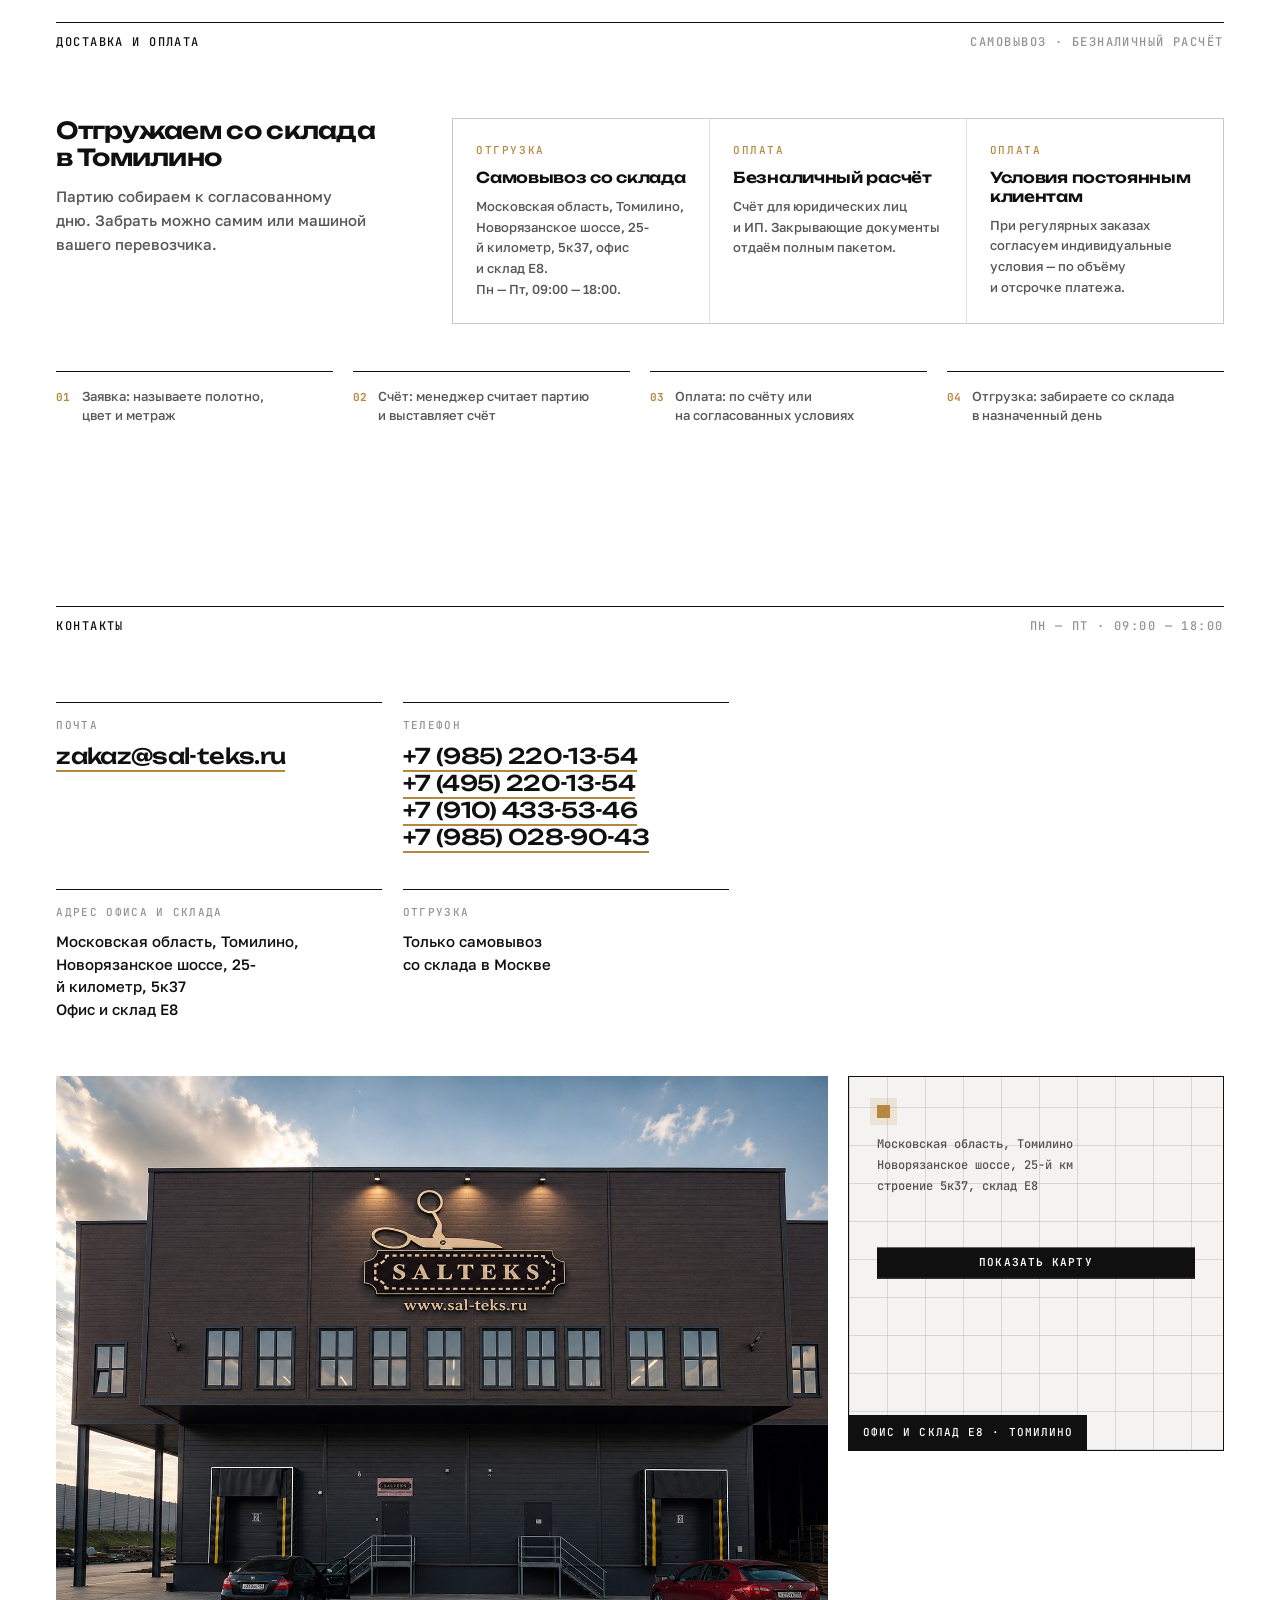
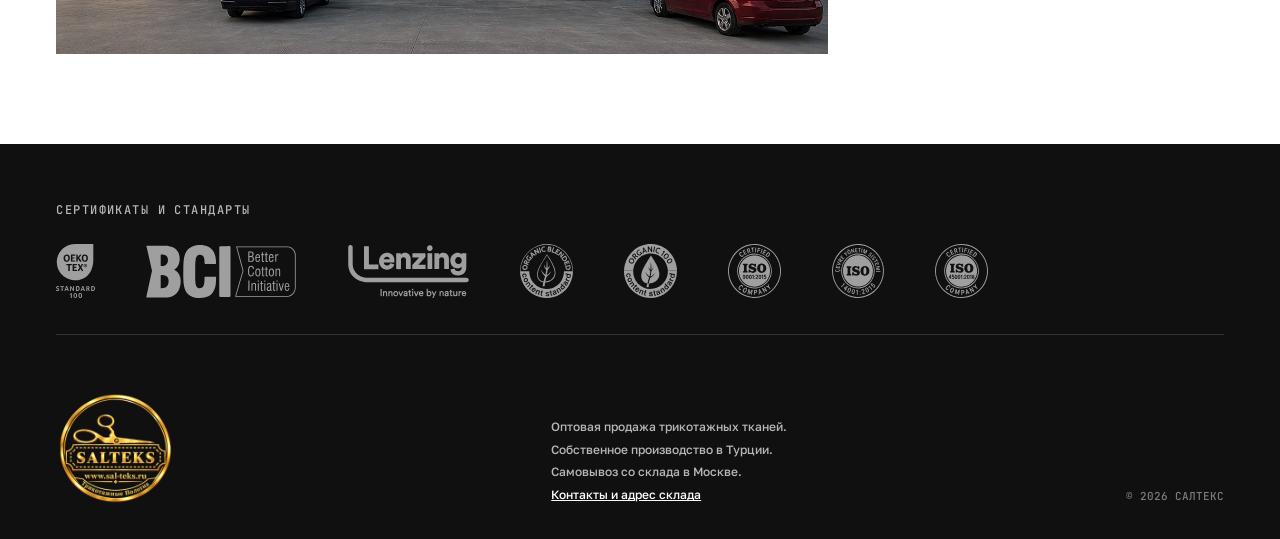
==== commit b98d860e: "Add files via upload" ====
--- a/index.html
+++ b/index.html
@@ -535,10 +535,10 @@
 
     <!-- 3. Кнопки мессенджеров открывают приветствие, а не сразу чат -->
     <a class="btn-icon" data-chat="tg" href="https://t.me/salteksrus" aria-label="Написать менеджеру в Telegram" title="Написать в Telegram">
-      <svg viewBox="0 0 24 24" aria-hidden="true"><path d="M21.94 4.3 18.9 19.1c-.23 1.02-.85 1.27-1.72.79l-4.75-3.5-2.29 2.2c-.25.26-.47.48-.96.48l.34-4.85 8.82-7.97c.38-.34-.09-.53-.6-.19L6.84 13.2 2.15 11.7c-1.02-.32-1.04-1.02.21-1.51l18.33-7.07c.85-.31 1.6.2 1.25 1.18Z"/></svg>
+      <svg viewBox="882 899 753 753" aria-hidden="true"><path d="M1432.63,1079.57c7.64-.39,13.49,3.29,16.03,5.15l-.09-.06c6.94,5.7,7.34,17.65,6.76,29.24v-.26c-6.42,68.99-34.26,236.28-48.42,313.51-5.99,32.7-17.77,43.65-29.19,44.7-24.79,2.36-43.62-16.72-67.65-32.79-37.6-25.19-58.86-40.86-95.35-65.4-42.2-28.33-14.84-43.97,9.19-69.42-1.78-3.92,157.5-133.48,106.82-125.95l.06-.03c-3.77.87-63.83,41.39-180.2,121.55-12.7,10.22-28.73,16.69-46.19,17.44-26.39-3.86-107.41-19.44-112.75-44.67-.02-11.95,23.5-20.89,31.78-24.09,48.01-17.23,206.06-87.1,409.18-168.93Z"/></svg>
     </a>
     <a class="btn-icon btn-icon--max" data-chat="max" href="https://max.ru/u/79852201354" aria-label="Написать менеджеру в МАКС" title="Написать в МАКС">
-      <svg viewBox="0 0 24 24" aria-hidden="true"><path d="M12 2C6.48 2 2 6.13 2 11.22c0 2.88 1.44 5.45 3.7 7.14v3.4l3.4-1.87c.93.26 1.9.4 2.9.4 5.52 0 10-4.13 10-9.07C22 6.13 17.52 2 12 2Zm.9 12.06-2.5-2.66-4.9 2.66 5.4-5.72 2.56 2.66 4.83-2.66-5.39 5.72Z"/></svg>
+      <svg viewBox="0 0 762.73 762.73" aria-hidden="true"><path d="M381.28,139.41c-136.55,7.14-226.69,114.23-221,249.28,2.49,59.11,26.25,109.98,31.88,166.08,1.44,14.53-2.75,32.47,14.01,38.82,20.62,7.79,52.24-5.3,69.52-17.28,5.89-3.99,11.52-8.64,15.84-14.4,17.87,11.85,34.83,23.3,56.1,28.41,93.68,22.45,196.32-28.93,241.95-111.48,85.75-155.08-30.18-348.71-208.3-339.42h0ZM328.25,463.05c-7.4,5.76-14.53,13.62-22.72,18.13-11.85,6.35-15.51-.26-19.97-10.74-14.01-33.32-15.71-90.08-7.53-124.97,11-47.46,47.72-89.22,98.19-93.68,51.06-4.52,98.45,21.41,119.86,68.21,47.39,104.15-73.91,206.99-167.84,143.1h0v-.07Z"/></svg>
     </a>
 
     <!-- 4. Вместо «Оформить заказ» — телефон быстрого набора -->
@@ -568,11 +568,12 @@
          слайда на <img src="img/hero/1.jpg" alt="">. -->
     <div class="hero__video" aria-hidden="true">
       <div class="hero__slides" id="hero-slides">
-        <div class="hero__slide is-on"><span>фото 1</span></div>
-        <div class="hero__slide"><span>фото 2</span></div>
-        <div class="hero__slide"><span>фото 3</span></div>
-        <div class="hero__slide"><span>фото 4</span></div>
-        <div class="hero__slide"><span>фото 5</span></div>
+        <div class="hero__slide is-on"><img src="img/hero/1.jpg" alt="" width="960" height="1280" decoding="async"></div>
+        <div class="hero__slide"><img src="img/hero/2.jpg" alt="" width="2000" height="1500" loading="lazy" decoding="async"></div>
+        <div class="hero__slide"><img src="img/hero/3.jpg" alt="" width="2000" height="1500" loading="lazy" decoding="async"></div>
+        <div class="hero__slide"><img src="img/hero/4.jpg" alt="" width="2000" height="933" loading="lazy" decoding="async"></div>
+        <div class="hero__slide"><img src="img/hero/5.jpg" alt="" width="853" height="1280" loading="lazy" decoding="async"></div>
+        <div class="hero__slide"><img src="img/hero/6.jpg" alt="" width="960" height="1280" loading="lazy" decoding="async"></div>
       </div>
     </div>
 
@@ -760,6 +761,46 @@
       <div class="rise" style="--d:160ms"><dt>5<sup>+</sup></dt><dd>лет складу в&nbsp;Москве с&nbsp;постоянным наличием</dd></div>
       <div class="rise" style="--d:240ms"><dt>0<sup>—</sup></dt><dd>посредников между вами и&nbsp;производством</dd></div>
     </dl>
+  </section>
+
+  <!-- ══════════ ДОСТАВКА И ОПЛАТА ══════════
+       Этапы вернули по просьбе заказчика (правка 28.09) и поставили
+       под блок «О компании». Вёрстка та же, что была: стили .flow
+       из site.css никуда не убирались. -->
+  <section class="bay delivery" id="delivery">
+    <p class="rule"><b>Доставка и&nbsp;оплата</b><span>Самовывоз · безналичный расчёт</span></p>
+
+    <div class="delivery__intro rise">
+      <h2>Отгружаем со&nbsp;склада в&nbsp;Томилино</h2>
+      <p>Партию собираем к&nbsp;согласованному дню. Забрать можно самим или машиной вашего перевозчика.</p>
+    </div>
+
+    <ul class="delivery__grid">
+      <li class="dcard rise">
+        <p class="dcard__kicker">Отгрузка</p>
+        <h3 class="dcard__title">Самовывоз со&nbsp;склада</h3>
+        <p class="dcard__text">Московская область, Томилино, Новорязанское шоссе, 25-й&nbsp;километр, 5к37, офис и&nbsp;склад&nbsp;Е8.<br>Пн&nbsp;— Пт, 09:00&nbsp;— 18:00.</p>
+      </li>
+
+      <li class="dcard rise" style="--d:100ms">
+        <p class="dcard__kicker">Оплата</p>
+        <h3 class="dcard__title">Безналичный расчёт</h3>
+        <p class="dcard__text">Счёт для юридических лиц и&nbsp;ИП. Закрывающие документы отдаём полным пакетом.</p>
+      </li>
+
+      <li class="dcard rise" style="--d:200ms">
+        <p class="dcard__kicker">Оплата</p>
+        <h3 class="dcard__title">Условия постоянным клиентам</h3>
+        <p class="dcard__text">При регулярных заказах согласуем индивидуальные условия&nbsp;— по&nbsp;объёму и&nbsp;отсрочке платежа.</p>
+      </li>
+    </ul>
+
+    <ol class="delivery__order rise" style="--d:120ms">
+      <li><b>01</b><span>Заявка: называете полотно, цвет и&nbsp;метраж</span></li>
+      <li><b>02</b><span>Счёт: менеджер считает партию и&nbsp;выставляет счёт</span></li>
+      <li><b>03</b><span>Оплата: по&nbsp;счёту или на&nbsp;согласованных условиях</span></li>
+      <li><b>04</b><span>Отгрузка: забираете со&nbsp;склада в&nbsp;назначенный день</span></li>
+    </ol>
   </section>
 
   <!-- ══════════ КОНТАКТЫ ══════════ -->
@@ -788,10 +829,9 @@
         <dd class="plain">Только самовывоз<br>со&nbsp;склада в&nbsp;Москве</dd>
       </div>
     </dl>
-    <!-- ТЗ главная 19: фотография склада под адресом.
-         Заглушка до снимка от заказчика — меняется на <img>. -->
+    <!-- ТЗ главная 19: фотография склада под адресом. -->
     <figure class="contacts__photo rise" style="--d:120ms">
-      <div class="contacts__photo-ph">фото склада</div>
+      <img src="img/warehouse.jpg" alt="Склад САЛТЕКС в Томилино" width="1448" height="1086" loading="lazy" decoding="async">
     </figure>
 
     <div class="contacts__map rise" style="--d:200ms" id="map-block">
@@ -961,10 +1001,8 @@
   /* Две строки подписи: сверху номер в палитре компании — по нему
      заказывают, снизу пантон — по нему сверяют оттенок. Русские
      названия не показываем, цвет определяет номер, а не слово. */
-  /* swatch--demo — единственный образец с эффектом футболки
-     (ТЗ главная 14): заказчик смотрит на одном, потом включим всем. */
-  wrap.innerHTML = palette.colors.map(function(c, n){
-    return '<button class="swatch' + (n === 0 ? ' swatch--demo' : '') + '" type="button"' +
+  wrap.innerHTML = palette.colors.map(function(c){
+    return '<button class="swatch" type="button"' +
       ' data-code="' + S.esc(c.k) + '"' +
       ' data-num="' + S.esc(c.p) + '"' +
       ' style="--c:' + S.esc(c.h) + '"' +
--- a/assets/css/site.css
+++ b/assets/css/site.css
@@ -688,22 +688,19 @@
 .swatch[aria-pressed="true"] i{ box-shadow:inset 0 0 0 2px var(--ink); transform:scale(.94); }
 .swatch:hover i{ transform:scale(.94); }
 
-/* ТЗ главная 14: при наведении квадрат превращается в футболку
-   и чуть увеличивается. Пока включено на одном образце — заказчик
-   смотрит, как это выглядит; снять ограничение = убрать --demo
-   из селектора и из разметки в конце index.html. */
-.swatch--demo i{
-  transition:transform .3s var(--ease), mask-size .3s var(--ease),
-             -webkit-mask-size .3s var(--ease);
-}
-.swatch--demo:hover i,
-.swatch--demo:focus-visible i{
+/* Образец цвета — футболка, а не квадрат (правка 28.09).
+   Маска стоит постоянно, прежняя смена формы по наведению убрана:
+   форма одна и та же и на компьютере, и на телефоне. */
+.swatch{ touch-action:manipulation; }
+.swatch i{
   -webkit-mask-image:url(../img/tshirt.svg); mask-image:url(../img/tshirt.svg);
   -webkit-mask-repeat:no-repeat;  mask-repeat:no-repeat;
   -webkit-mask-position:center;   mask-position:center;
   -webkit-mask-size:contain;      mask-size:contain;
-  box-shadow:none; transform:scale(1.12);
-}
+  /* рамка и уголок выбора маской всё равно срезаются */
+  box-shadow:none;
+}
+.swatch i::before{ display:none; }
 .swatch:focus-visible i{ outline:2px solid var(--ochre); outline-offset:3px; }
 .swatch em{
   font-family:var(--mono); font-size:var(--t-2xs); font-style:normal;
@@ -841,6 +838,31 @@
 }
 .masthead__logo{ color:var(--paper); }
 .masthead__logo img{ width:84px; height:84px; }
+
+/* Кнопкам в шапке не хватало высоты: строка растягивалась по
+   содержимому, и квадрат превращался в узкую полоску, из которой
+   значок вылезал (правка 28.09). Задаём высоту явно. */
+.masthead__actions{ align-items:center; }
+.btn-icon{ height:3rem; }
+.masthead__burger{ height:3rem; }
+
+/* Счётчик корзины срезался краем кнопки: он висел на −1 px,
+   а у кнопки включено обрезание ради заливки при наведении.
+   Уводим его внутрь и уменьшаем, чтобы не закрывал значок. */
+/* Счётчик корзины вынесен за угол кнопки, иначе он ложился прямо
+   на значок. Обрезка кнопке больше не нужна: заливка при наведении
+   теперь растёт снизу вверх (scaleY) и за края не выходит. */
+.btn-icon{ overflow:visible; }
+.btn-icon::before{ transform:scaleY(0); transform-origin:bottom; }
+.btn-icon:hover::before,
+.btn-icon:focus-visible::before{ transform:scaleY(1); }
+.btn-icon__badge{
+  top:-5px; right:-5px;
+  min-width:.95rem; height:.95rem; padding:0 .16rem;
+  font-size:.52rem; letter-spacing:0;
+  /* кольцо цветом шапки отделяет счётчик от рамки кнопки */
+  box-shadow:0 0 0 2px var(--graphite);
+}
 .masthead__nav a{ color:var(--paper); }
 .masthead__burger{ border-color:#ffffff4d; color:var(--paper); }
 .btn-icon{ border-color:#ffffff4d; color:var(--paper); }
@@ -856,7 +878,13 @@
 @media (max-width:560px){
   /* Значок MAX на телефоне возвращён (ТЗ главная 3) */
   .btn-icon--max{ display:inline-flex; }
-  .masthead__logo img{ width:60px; height:60px; }
+  /* Логотип на телефоне крупнее (правка 28.09). Центрирование
+     автоотступами снято: с крупным знаком оно съедало место,
+     и корзина с бургером уходили за правый край экрана. */
+  .masthead__logo{ margin-inline:0; }
+  .masthead__logo img{ width:76px; height:76px; }
+  .btn-icon,
+  .masthead__burger{ height:2.6rem; }
 }
 
 /* Подвал прижат к низу экрана на коротких страницах (правка 25.09):
@@ -882,6 +910,57 @@
 .certs__row img{ filter:grayscale(1) brightness(0) invert(1); opacity:.6; }
 .certs__row li:hover img,
 .certs__row a:focus-visible img{ filter:grayscale(1) brightness(0) invert(1); opacity:1; }
+
+/* ══════════════ ДОСТАВКА И ОПЛАТА ══════════════
+   Блок переписан под подачу отраслевых сайтов (правка 28.09):
+   слева вводная, справа карточки условий, под ними — короткий
+   порядок работы. Сетка та же, что у остальных разделов. */
+.delivery{ padding-block:var(--bay); }
+.delivery__intro{ grid-column:1 / 5; }
+.delivery__intro h2{
+  font-family:var(--display); font-weight:600;
+  font-size:var(--t-md); line-height:1.15; letter-spacing:-.03em;
+  margin-bottom:.8rem;
+}
+.delivery__intro p{ font-size:var(--t-base); line-height:1.6; color:var(--ink-70); }
+
+.delivery__grid{
+  grid-column:5 / 13; list-style:none; margin:0; padding:0;
+  display:grid; grid-template-columns:repeat(3,1fr);
+  gap:1px; background:var(--rule); border:1px solid var(--rule);
+}
+.dcard{ background:var(--paper); padding:clamp(1.1rem,1.8vw,1.5rem); }
+.dcard__kicker{
+  font-family:var(--mono); font-size:var(--t-2xs); letter-spacing:.14em;
+  text-transform:uppercase; color:var(--ochre); margin-bottom:.6rem;
+}
+.dcard__title{
+  font-family:var(--display); font-weight:600; font-size:var(--t-base);
+  line-height:1.25; letter-spacing:-.02em; margin-bottom:.5rem;
+}
+.dcard__text{ font-size:var(--t-sm); line-height:1.6; color:var(--ink-70); }
+
+.delivery__order{
+  grid-column:1 / 13; list-style:none; margin:clamp(1.6rem,3vh,2.4rem) 0 0; padding:0;
+  display:grid; grid-template-columns:repeat(4,1fr); gap:var(--gutter);
+}
+.delivery__order li{
+  display:flex; gap:.7rem; align-items:baseline;
+  border-top:1px solid var(--rule-hard); padding-top:.9rem;
+}
+.delivery__order b{
+  font-family:var(--mono); font-size:var(--t-2xs); color:var(--ochre); flex:0 0 auto;
+}
+.delivery__order span{ font-size:var(--t-sm); line-height:1.5; color:var(--ink-70); }
+
+@media (max-width:900px){
+  .delivery__intro{ grid-column:1 / 7; }
+  .delivery__grid{ grid-column:1 / 7; grid-template-columns:1fr; margin-top:1.6rem; }
+  .delivery__order{ grid-column:1 / 7; grid-template-columns:1fr 1fr; }
+}
+@media (max-width:560px){
+  .delivery__order{ grid-template-columns:1fr; }
+}
 
 /* ══════════════ ФОТО СКЛАДА ══════════════
    ТЗ главная 19: снимок под блоком с адресом. Пока стоит заглушка
--- a/assets/css/catalog.css
+++ b/assets/css/catalog.css
@@ -464,8 +464,18 @@
 .prod__colors--prints .prod__swatches{ flex-wrap:wrap; overflow:visible; }
 .prod__colors--prints .prod__swatches{ gap:.45rem; }
 @media (max-width:1180px){
+  /* На узком экране стрелок нет, оттенки переносятся по строкам.
+     Показываем три ряда, остальное открывает кнопка — иначе
+     палитра из полусотни квадратов отодвигает карточку вниз,
+     а кнопка «Показать все» не меняет ровным счётом ничего. */
   .prod__arrow{ display:none; }
-  .prod__swatches{ flex-wrap:wrap; overflow:visible; }
+  .prod__swatches{
+    flex-wrap:wrap; overflow:hidden;
+    max-height:calc(2.6rem * 3 + .3rem * 2);
+  }
+  .prod__colors.is-open .prod__swatches{ max-height:none; overflow:visible; }
+  /* У набивки образцов десяток — прятать нечего */
+  .prod__colors--prints .prod__swatches{ max-height:none; overflow:visible; }
 }
 /* Оттенки — кнопки, а не ссылки: выбор цвета остаётся на этой же
    карточке и никуда не ведёт. Селекторы держат оба варианта,
@@ -500,6 +510,24 @@
 }
 .prod__more:hover{ color:var(--ochre); }
 .prod__more[hidden]{ display:none; }
+
+/* Образцы цвета в карточке — футболки, как и в карте на главной
+   (правка 28.09). Цвет живёт на вложенном <i>, сама кнопка остаётся
+   прямоугольной: по ней рисуется рамка выбранного оттенка. */
+.prod__swatches .prod__sw:not(.prod__sw--print){
+  background:none; box-shadow:none;
+}
+.prod__swatches .prod__sw:not(.prod__sw--print) > i{
+  display:block; width:100%; aspect-ratio:1/1;
+  -webkit-mask-image:url(../img/tshirt.svg); mask-image:url(../img/tshirt.svg);
+  -webkit-mask-repeat:no-repeat;  mask-repeat:no-repeat;
+  -webkit-mask-position:center;   mask-position:center;
+  -webkit-mask-size:contain;      mask-size:contain;
+}
+.prod__swatches .prod__sw:not(.prod__sw--print)[aria-pressed="true"]{
+  box-shadow:none; transform:none;
+  outline:2px solid var(--ochre); outline-offset:1px;
+}
 
 /* Образцы рисунка у набивки (ТЗ каталог 14): блоки крупнее
    цветовых квадратов — на маленьком рисунок не разобрать. */
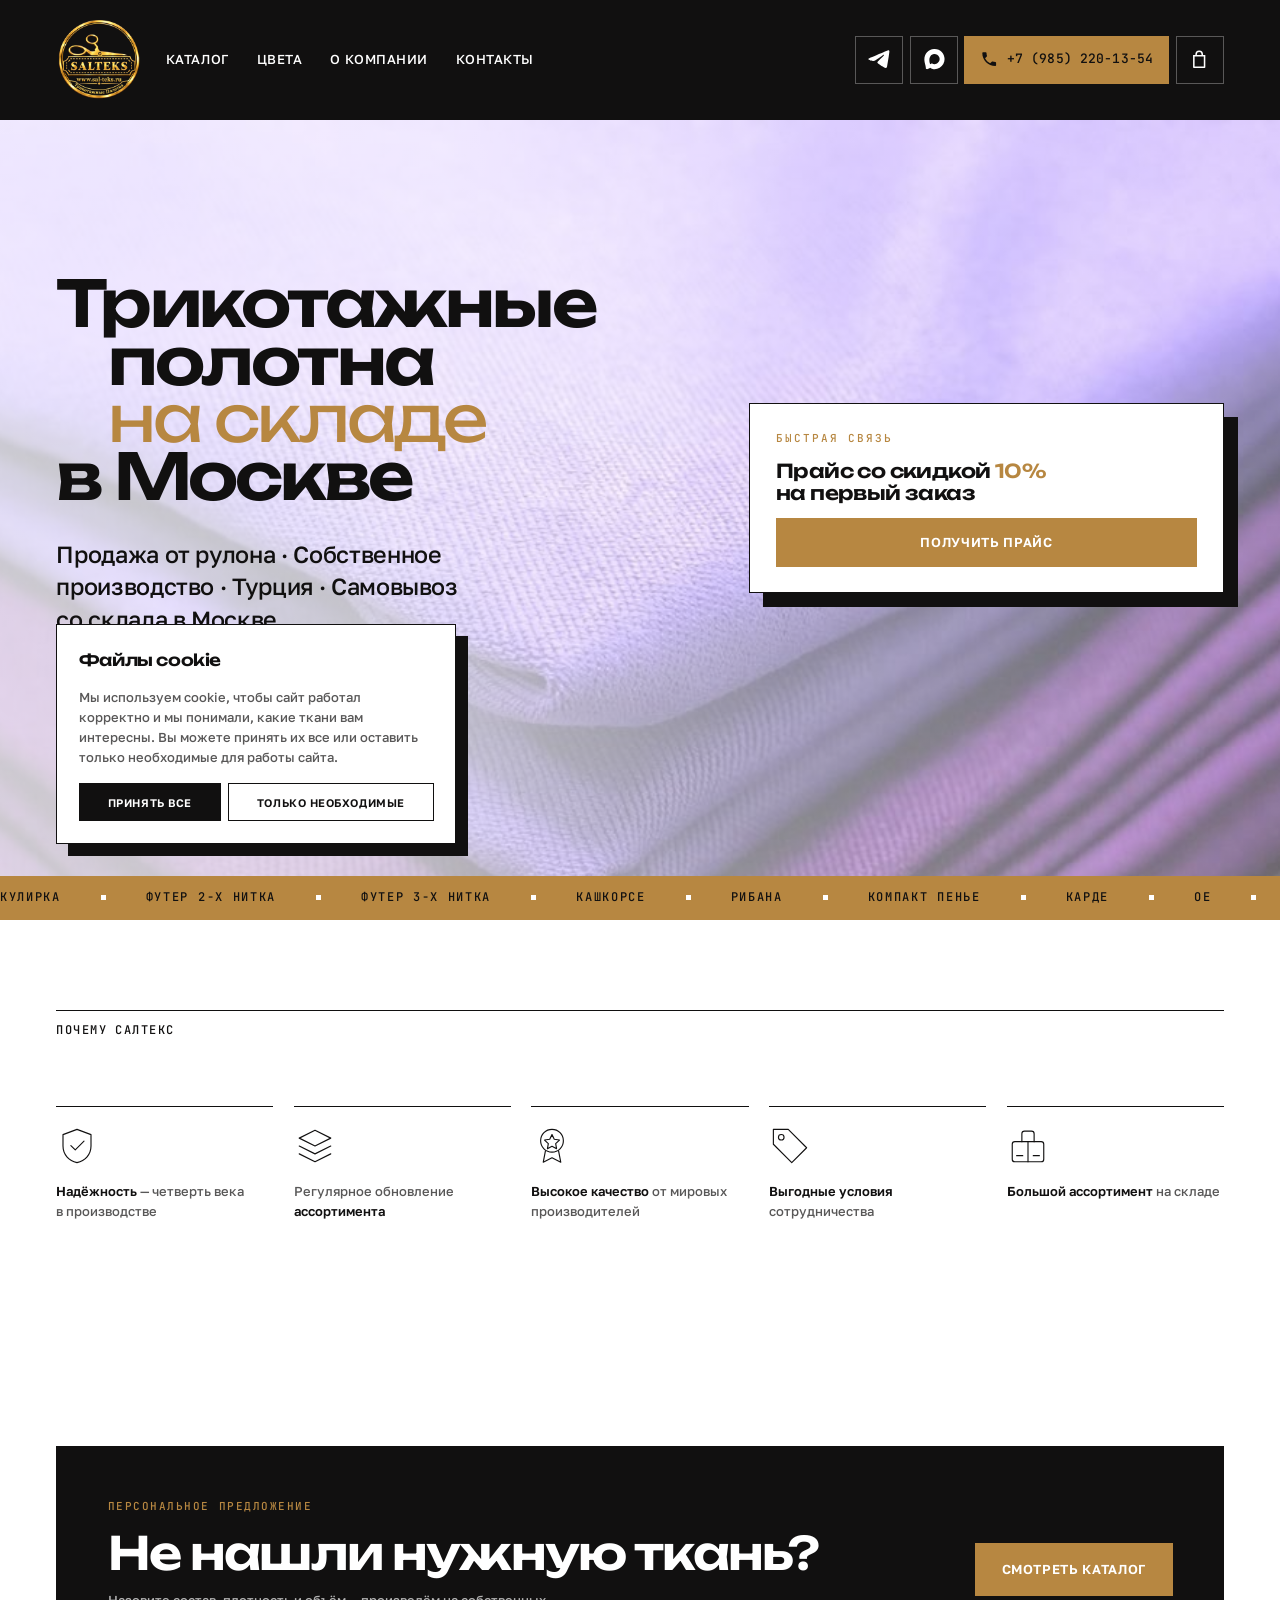
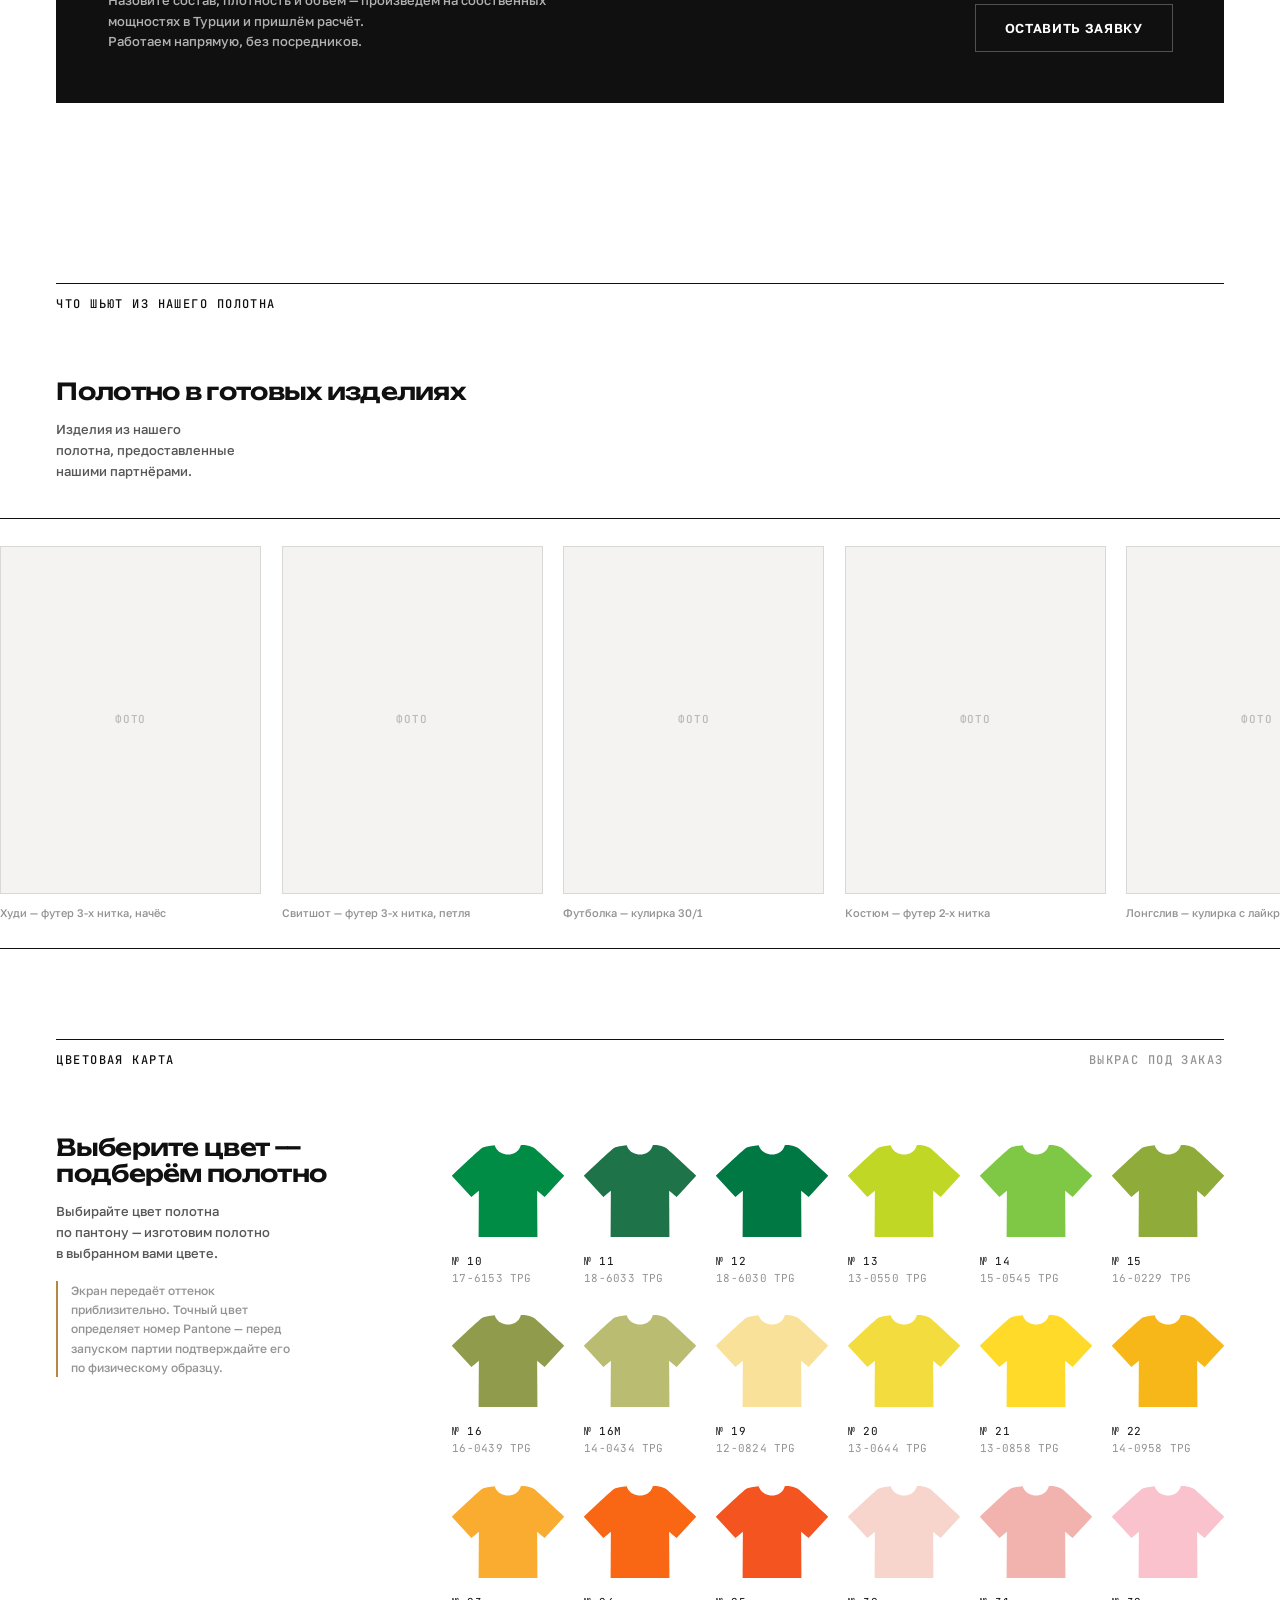
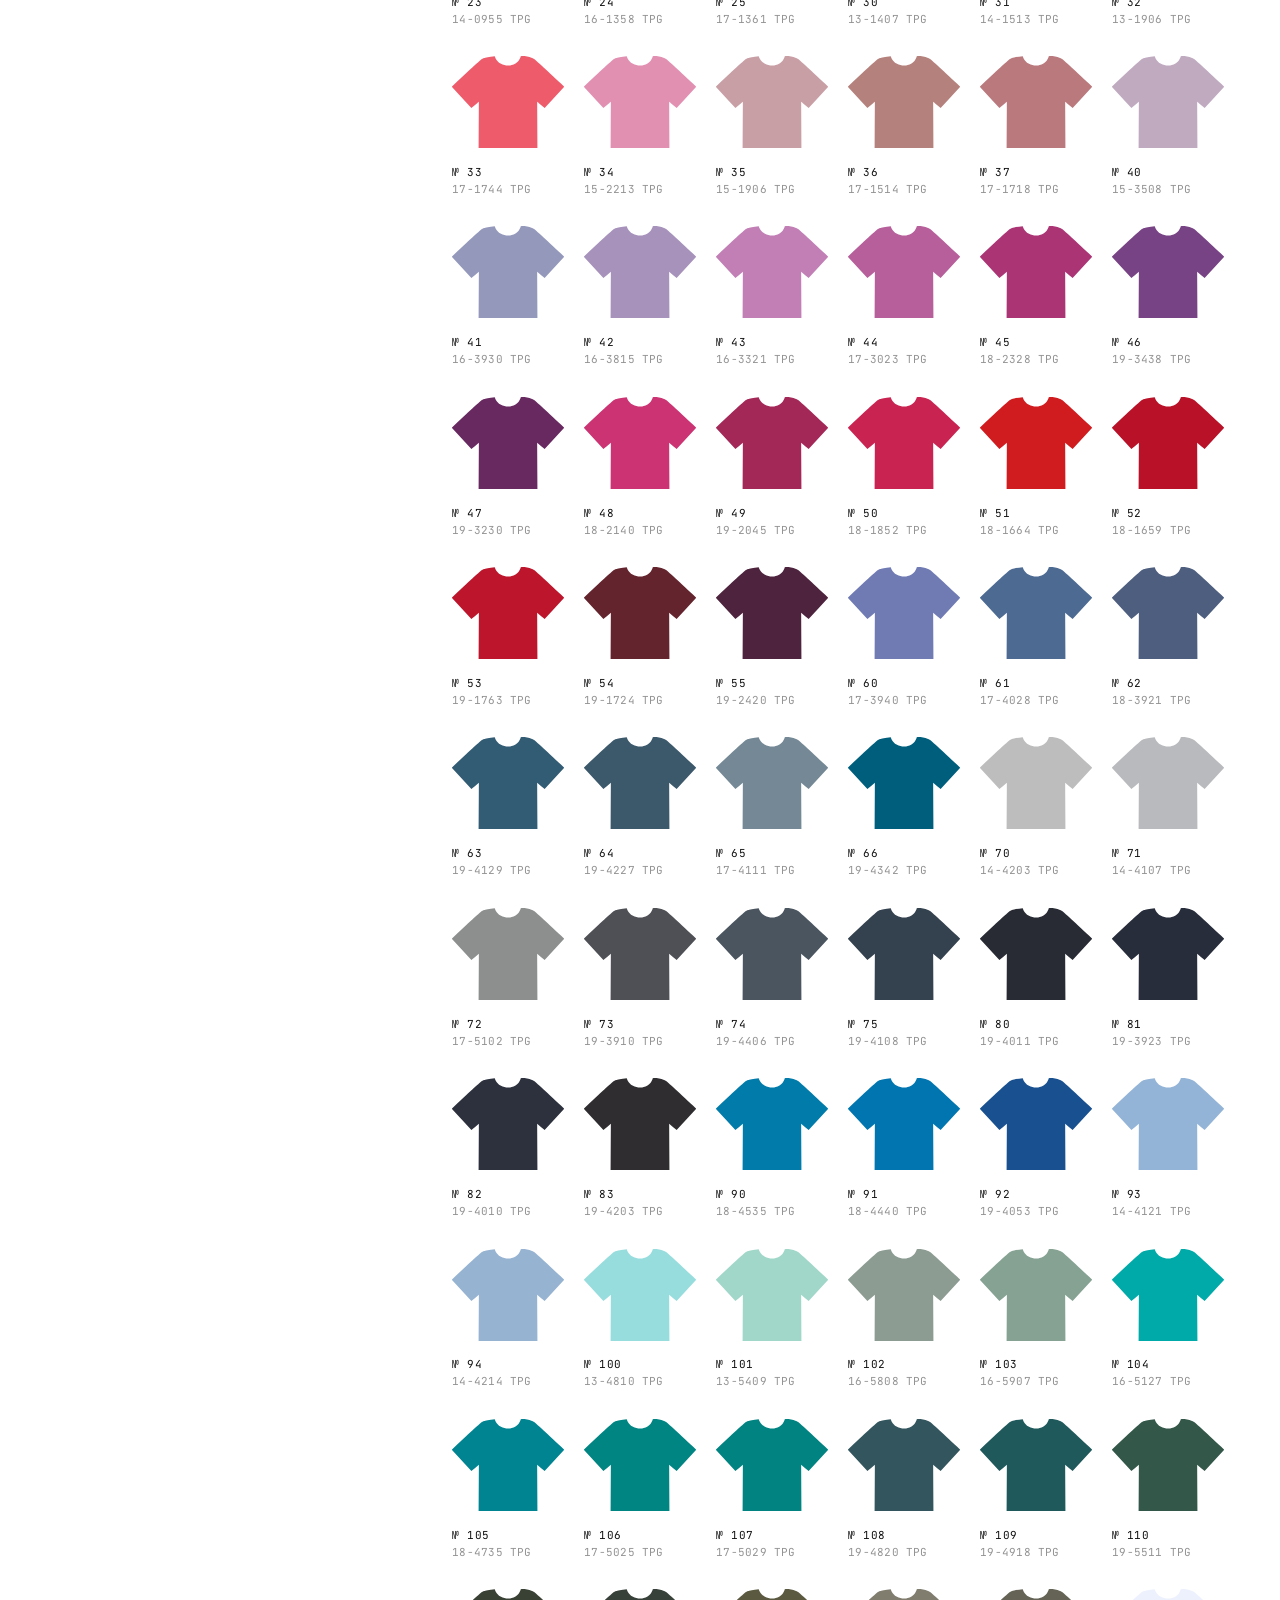
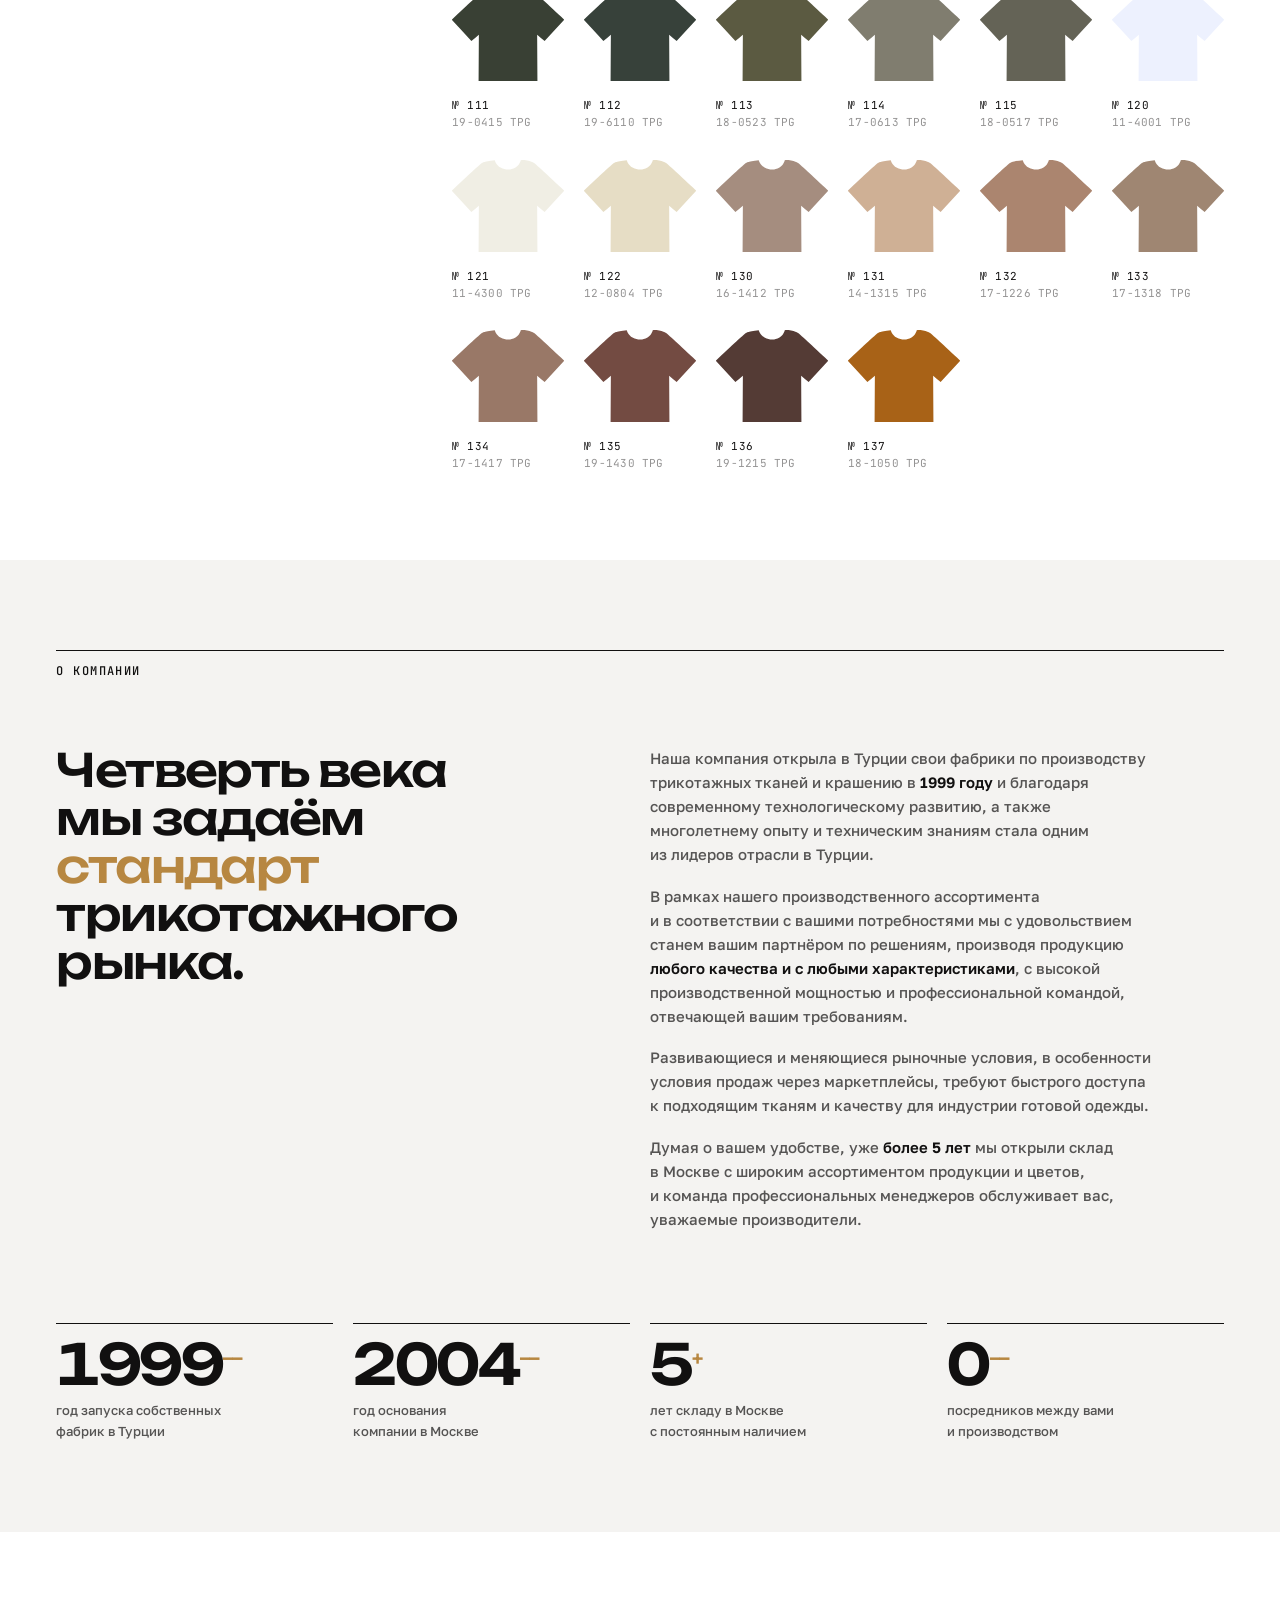
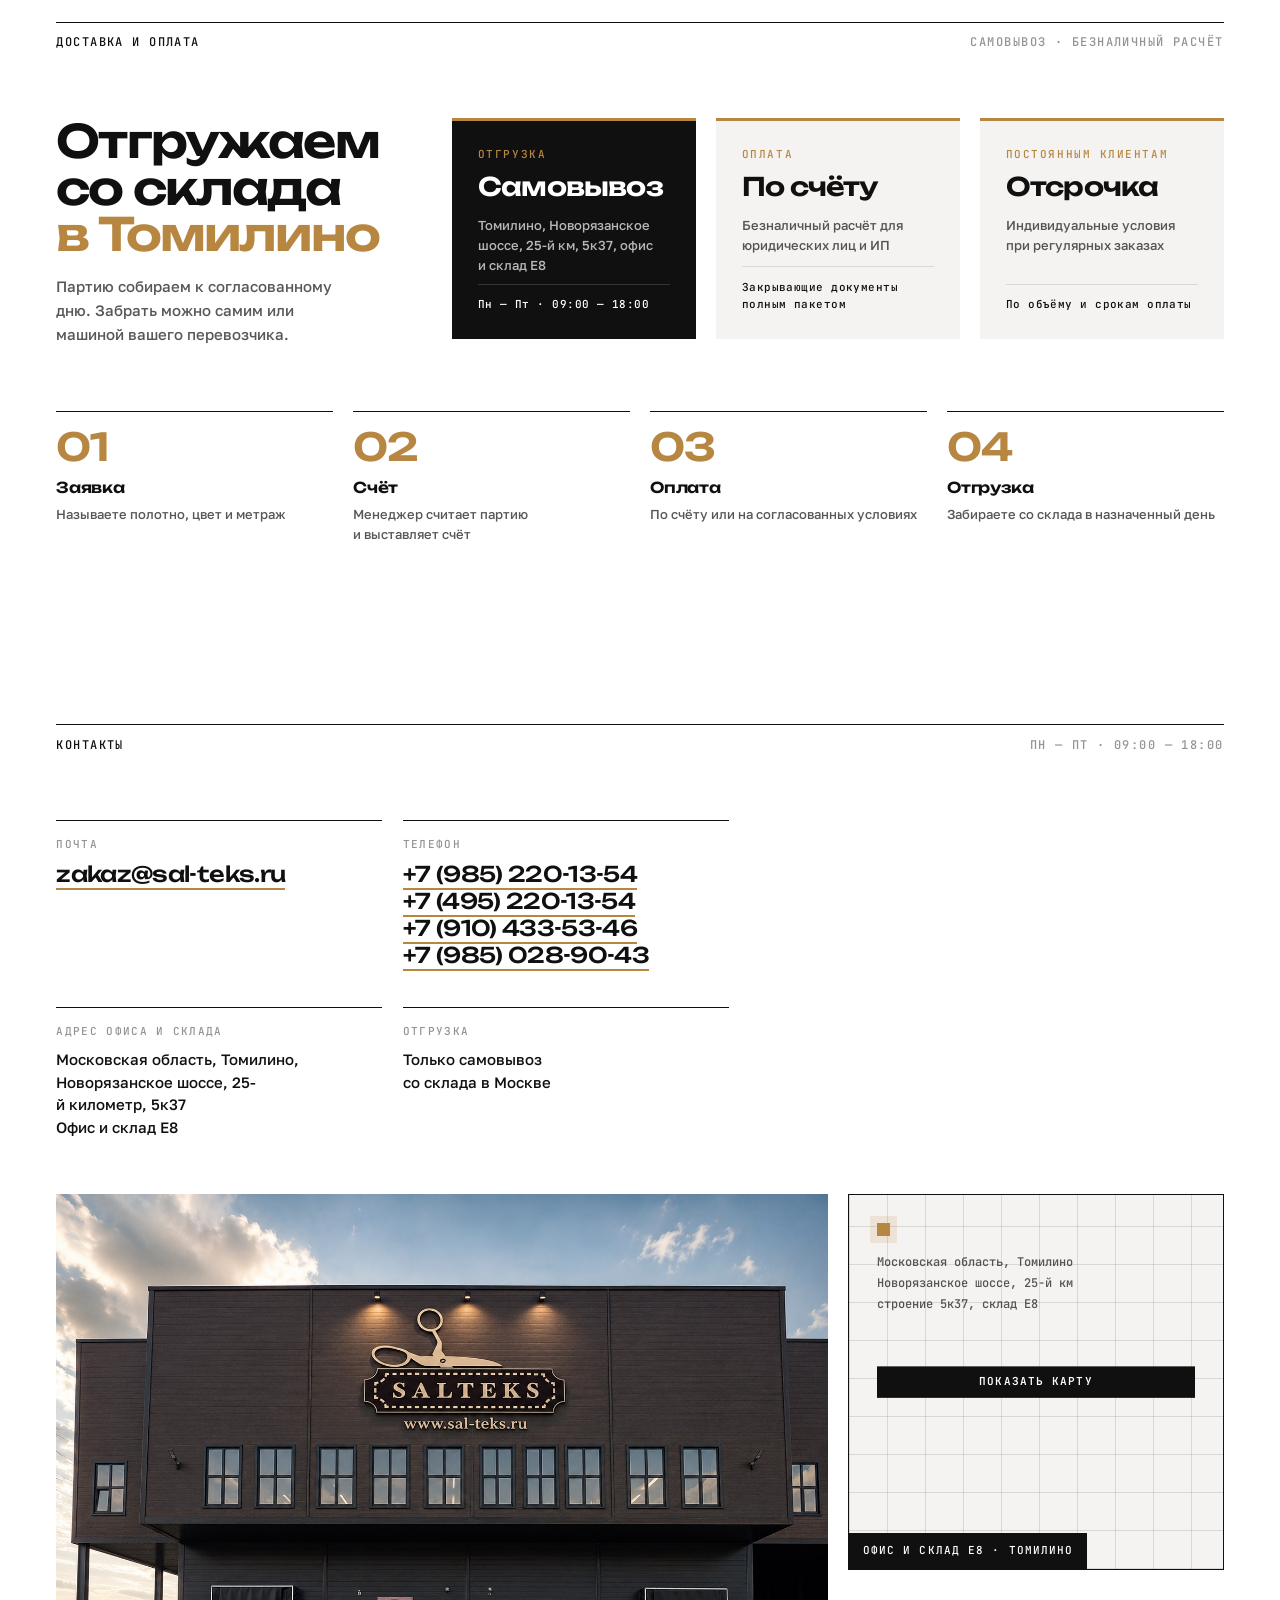
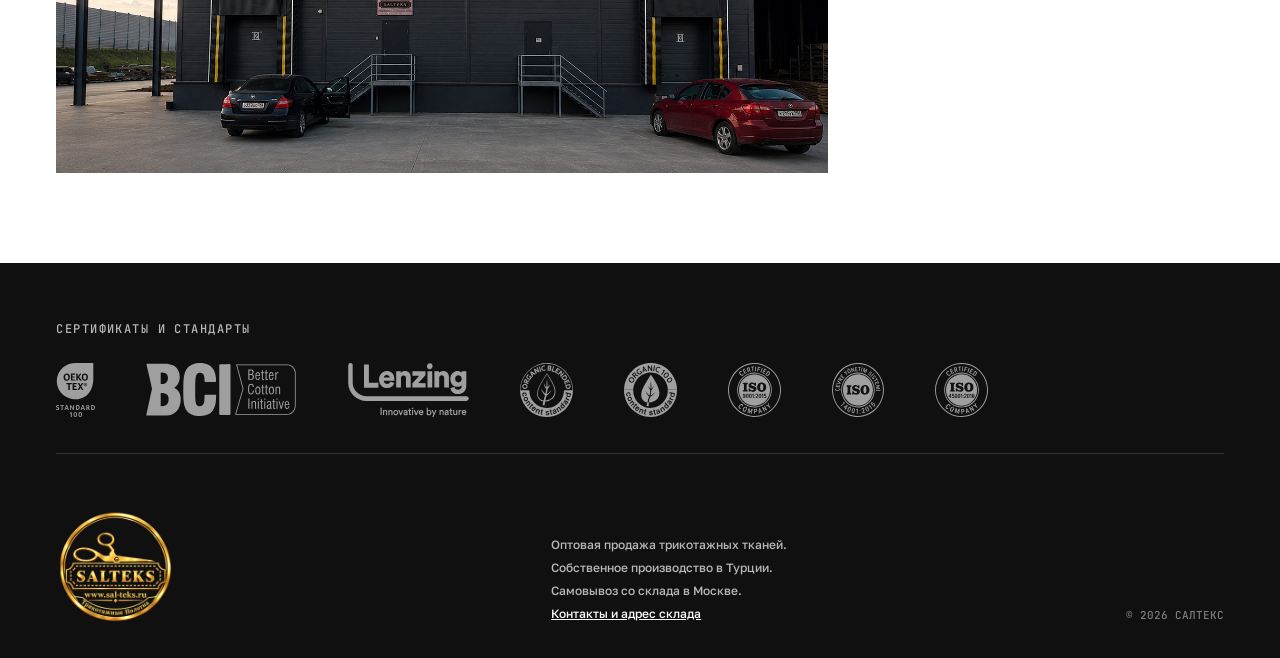
==== commit e24b3208: "Add files via upload" ====
--- a/index.html
+++ b/index.html
@@ -76,8 +76,10 @@
    так видео остаётся видимым, а типографика не теряет контраст */
 .hero__video::after{
   content:""; position:absolute; inset:0;
+  /* Вуаль ослаблена на 15 пунктов (правка 29.09): фотографии
+     в первом экране видны лучше, текст слева по-прежнему читается. */
   background:linear-gradient(100deg,
-    #ffffffef 0%, #ffffffe8 34%, #ffffffb0 62%, #ffffff85 100%);
+    #ffffffc9 0%, #ffffffc2 34%, #ffffff8a 62%, #ffffff5f 100%);
 }
 
 .hero__text{
@@ -133,7 +135,7 @@
   .hero__text{ grid-column:1 / 7 }
   .hero h1 .shift{ padding-left:0 }
   /* на узком экране вуаль сплошная: текст занимает всю ширину */
-  .hero__video::after{ background:#ffffffe6 }
+  .hero__video::after{ background:#ffffffc0 }
   .quick{
     grid-column:1 / 7; grid-row:2; align-self:start;
     margin-top:2.4rem; box-shadow:9px 9px 0 var(--ink);
@@ -422,7 +424,8 @@
 }
 @media (max-width:900px){
   .contacts__list{ grid-column:1 / 7 }
-  .contacts__map{ grid-column:1 / 7; margin-top:2.4rem; aspect-ratio:16/9 }
+  /* на телефоне карта тоже квадратная (правка 29.09) */
+  .contacts__map{ grid-column:1 / 7; margin-top:2.4rem; aspect-ratio:1/1 }
 }
 
 
@@ -535,10 +538,10 @@
 
     <!-- 3. Кнопки мессенджеров открывают приветствие, а не сразу чат -->
     <a class="btn-icon" data-chat="tg" href="https://t.me/salteksrus" aria-label="Написать менеджеру в Telegram" title="Написать в Telegram">
-      <svg viewBox="882 899 753 753" aria-hidden="true"><path d="M1432.63,1079.57c7.64-.39,13.49,3.29,16.03,5.15l-.09-.06c6.94,5.7,7.34,17.65,6.76,29.24v-.26c-6.42,68.99-34.26,236.28-48.42,313.51-5.99,32.7-17.77,43.65-29.19,44.7-24.79,2.36-43.62-16.72-67.65-32.79-37.6-25.19-58.86-40.86-95.35-65.4-42.2-28.33-14.84-43.97,9.19-69.42-1.78-3.92,157.5-133.48,106.82-125.95l.06-.03c-3.77.87-63.83,41.39-180.2,121.55-12.7,10.22-28.73,16.69-46.19,17.44-26.39-3.86-107.41-19.44-112.75-44.67-.02-11.95,23.5-20.89,31.78-24.09,48.01-17.23,206.06-87.1,409.18-168.93Z"/></svg>
+      <svg viewBox="985 1029 493 493" aria-hidden="true"><path d="M1432.63,1079.57c7.64-.39,13.49,3.29,16.03,5.15l-.09-.06c6.94,5.7,7.34,17.65,6.76,29.24v-.26c-6.42,68.99-34.26,236.28-48.42,313.51-5.99,32.7-17.77,43.65-29.19,44.7-24.79,2.36-43.62-16.72-67.65-32.79-37.6-25.19-58.86-40.86-95.35-65.4-42.2-28.33-14.84-43.97,9.19-69.42-1.78-3.92,157.5-133.48,106.82-125.95l.06-.03c-3.77.87-63.83,41.39-180.2,121.55-12.7,10.22-28.73,16.69-46.19,17.44-26.39-3.86-107.41-19.44-112.75-44.67-.02-11.95,23.5-20.89,31.78-24.09,48.01-17.23,206.06-87.1,409.18-168.93Z"/></svg>
     </a>
     <a class="btn-icon btn-icon--max" data-chat="max" href="https://max.ru/u/79852201354" aria-label="Написать менеджеру в МАКС" title="Написать в МАКС">
-      <svg viewBox="0 0 762.73 762.73" aria-hidden="true"><path d="M381.28,139.41c-136.55,7.14-226.69,114.23-221,249.28,2.49,59.11,26.25,109.98,31.88,166.08,1.44,14.53-2.75,32.47,14.01,38.82,20.62,7.79,52.24-5.3,69.52-17.28,5.89-3.99,11.52-8.64,15.84-14.4,17.87,11.85,34.83,23.3,56.1,28.41,93.68,22.45,196.32-28.93,241.95-111.48,85.75-155.08-30.18-348.71-208.3-339.42h0ZM328.25,463.05c-7.4,5.76-14.53,13.62-22.72,18.13-11.85,6.35-15.51-.26-19.97-10.74-14.01-33.32-15.71-90.08-7.53-124.97,11-47.46,47.72-89.22,98.19-93.68,51.06-4.52,98.45,21.41,119.86,68.21,47.39,104.15-73.91,206.99-167.84,143.1h0v-.07Z"/></svg>
+      <svg viewBox="129 116 508 508" aria-hidden="true"><path d="M381.28,139.41c-136.55,7.14-226.69,114.23-221,249.28,2.49,59.11,26.25,109.98,31.88,166.08,1.44,14.53-2.75,32.47,14.01,38.82,20.62,7.79,52.24-5.3,69.52-17.28,5.89-3.99,11.52-8.64,15.84-14.4,17.87,11.85,34.83,23.3,56.1,28.41,93.68,22.45,196.32-28.93,241.95-111.48,85.75-155.08-30.18-348.71-208.3-339.42h0ZM328.25,463.05c-7.4,5.76-14.53,13.62-22.72,18.13-11.85,6.35-15.51-.26-19.97-10.74-14.01-33.32-15.71-90.08-7.53-124.97,11-47.46,47.72-89.22,98.19-93.68,51.06-4.52,98.45,21.41,119.86,68.21,47.39,104.15-73.91,206.99-167.84,143.1h0v-.07Z"/></svg>
     </a>
 
     <!-- 4. Вместо «Оформить заказ» — телефон быстрого набора -->
@@ -548,7 +551,7 @@
     </a>
 
     <a class="btn-icon btn-icon--cart" href="cart.html" aria-label="Корзина">
-      <svg viewBox="0 0 24 24" aria-hidden="true"><path d="M7 4V3a5 5 0 0 1 10 0v1h3v16a1 1 0 0 1-1 1H5a1 1 0 0 1-1-1V4h3Zm2 0h6V3a3 3 0 0 0-6 0v1ZM6 6v13h12V6H6Z"/></svg>
+      <svg viewBox="0 -2.5 24 24" aria-hidden="true"><path d="M7 4V3a5 5 0 0 1 10 0v1h3v16a1 1 0 0 1-1 1H5a1 1 0 0 1-1-1V4h3Zm2 0h6V3a3 3 0 0 0-6 0v1ZM6 6v13h12V6H6Z"/></svg>
       <span class="btn-icon__badge" data-cart-count hidden>0</span>
     </a>
 
@@ -608,10 +611,10 @@
     <!-- data-sets говорит скрипту, сколько одинаковых наборов лежит
          в разметке: по нему считается ширина одного набора -->
     <ul data-sets="4">
-      <li>Кулирка</li><li>Футер 2-х нитка</li><li>Футер 3-х нитка</li><li>Кашкорсе</li><li>Рибана</li><li>Компакт пенье</li><li>Карде</li><li>ОЕ</li><li>87 цветов по Pantone</li><li>Выкрас под заказ</li>
-      <li>Кулирка</li><li>Футер 2-х нитка</li><li>Футер 3-х нитка</li><li>Кашкорсе</li><li>Рибана</li><li>Компакт пенье</li><li>Карде</li><li>ОЕ</li><li>87 цветов по Pantone</li><li>Выкрас под заказ</li>
-      <li>Кулирка</li><li>Футер 2-х нитка</li><li>Футер 3-х нитка</li><li>Кашкорсе</li><li>Рибана</li><li>Компакт пенье</li><li>Карде</li><li>ОЕ</li><li>87 цветов по Pantone</li><li>Выкрас под заказ</li>
-      <li>Кулирка</li><li>Футер 2-х нитка</li><li>Футер 3-х нитка</li><li>Кашкорсе</li><li>Рибана</li><li>Компакт пенье</li><li>Карде</li><li>ОЕ</li><li>87 цветов по Pantone</li><li>Выкрас под заказ</li>
+      <li>Кулирка</li><li>Футер 2-х нитка</li><li>Футер 3-х нитка</li><li>Кашкорсе</li><li>Рибана</li><li>Компакт пенье</li><li>Карде</li><li>ОЕ</li><li>88 цветов по Pantone</li><li>Выкрас под заказ</li>
+      <li>Кулирка</li><li>Футер 2-х нитка</li><li>Футер 3-х нитка</li><li>Кашкорсе</li><li>Рибана</li><li>Компакт пенье</li><li>Карде</li><li>ОЕ</li><li>88 цветов по Pantone</li><li>Выкрас под заказ</li>
+      <li>Кулирка</li><li>Футер 2-х нитка</li><li>Футер 3-х нитка</li><li>Кашкорсе</li><li>Рибана</li><li>Компакт пенье</li><li>Карде</li><li>ОЕ</li><li>88 цветов по Pantone</li><li>Выкрас под заказ</li>
+      <li>Кулирка</li><li>Футер 2-х нитка</li><li>Футер 3-х нитка</li><li>Кашкорсе</li><li>Рибана</li><li>Компакт пенье</li><li>Карде</li><li>ОЕ</li><li>88 цветов по Pantone</li><li>Выкрас под заказ</li>
     </ul>
   </div>
 
@@ -730,7 +733,7 @@
 
   <!-- ══════════ ЦВЕТОВАЯ КАРТА ══════════
        Возвращена на главную (ТЗ 3.1). Вёрстка и данные — с итерации 2,
-       87 цветов Pantone TPG лежат в data/colors.json. -->
+       88 цветов Pantone TPG лежат в data/colors.json. -->
   <section class="bay colors" id="colors">
     <p class="rule"><b>Цветовая карта</b><span>Выкрас под&nbsp;заказ</span></p>
 
@@ -741,6 +744,10 @@
     </div>
 
     <div class="swatches" id="swatches" role="group" aria-label="Цветовая карта — выберите оттенок"></div>
+    <!-- На телефоне карта свёрнута до первых оттенков (правка 29.09):
+         иначе девяносто футболок тянутся на несколько экранов. -->
+    <button class="swatches__more" type="button" id="swatches-more"
+            aria-controls="swatches" aria-expanded="false">Показать все</button>
   </section>
 
   <!-- ══════════ О КОМПАНИИ ══════════ -->
@@ -770,36 +777,41 @@
   <section class="bay delivery" id="delivery">
     <p class="rule"><b>Доставка и&nbsp;оплата</b><span>Самовывоз · безналичный расчёт</span></p>
 
+    <!-- Акценты (правка 29.09): у каждой карточки крупное ключевое
+         слово, первая карточка — тёмная, шаги с крупными номерами. -->
     <div class="delivery__intro rise">
-      <h2>Отгружаем со&nbsp;склада в&nbsp;Томилино</h2>
+      <h2>Отгружаем со&nbsp;склада <em>в&nbsp;Томилино</em></h2>
       <p>Партию собираем к&nbsp;согласованному дню. Забрать можно самим или машиной вашего перевозчика.</p>
     </div>
 
     <ul class="delivery__grid">
-      <li class="dcard rise">
+      <li class="dcard dcard--dark rise">
         <p class="dcard__kicker">Отгрузка</p>
-        <h3 class="dcard__title">Самовывоз со&nbsp;склада</h3>
-        <p class="dcard__text">Московская область, Томилино, Новорязанское шоссе, 25-й&nbsp;километр, 5к37, офис и&nbsp;склад&nbsp;Е8.<br>Пн&nbsp;— Пт, 09:00&nbsp;— 18:00.</p>
+        <p class="dcard__big">Самовывоз</p>
+        <p class="dcard__text">Томилино, Новорязанское шоссе, 25-й&nbsp;км, 5к37, офис и&nbsp;склад&nbsp;Е8</p>
+        <p class="dcard__meta">Пн&nbsp;— Пт · 09:00&nbsp;— 18:00</p>
       </li>
 
       <li class="dcard rise" style="--d:100ms">
         <p class="dcard__kicker">Оплата</p>
-        <h3 class="dcard__title">Безналичный расчёт</h3>
-        <p class="dcard__text">Счёт для юридических лиц и&nbsp;ИП. Закрывающие документы отдаём полным пакетом.</p>
+        <p class="dcard__big">По&nbsp;счёту</p>
+        <p class="dcard__text">Безналичный расчёт для юридических лиц и&nbsp;ИП</p>
+        <p class="dcard__meta">Закрывающие документы полным пакетом</p>
       </li>
 
       <li class="dcard rise" style="--d:200ms">
-        <p class="dcard__kicker">Оплата</p>
-        <h3 class="dcard__title">Условия постоянным клиентам</h3>
-        <p class="dcard__text">При регулярных заказах согласуем индивидуальные условия&nbsp;— по&nbsp;объёму и&nbsp;отсрочке платежа.</p>
+        <p class="dcard__kicker">Постоянным клиентам</p>
+        <p class="dcard__big">Отсрочка</p>
+        <p class="dcard__text">Индивидуальные условия при регулярных заказах</p>
+        <p class="dcard__meta">По&nbsp;объёму и&nbsp;срокам оплаты</p>
       </li>
     </ul>
 
     <ol class="delivery__order rise" style="--d:120ms">
-      <li><b>01</b><span>Заявка: называете полотно, цвет и&nbsp;метраж</span></li>
-      <li><b>02</b><span>Счёт: менеджер считает партию и&nbsp;выставляет счёт</span></li>
-      <li><b>03</b><span>Оплата: по&nbsp;счёту или на&nbsp;согласованных условиях</span></li>
-      <li><b>04</b><span>Отгрузка: забираете со&nbsp;склада в&nbsp;назначенный день</span></li>
+      <li><b>01</b><h3>Заявка</h3><span>Называете полотно, цвет и&nbsp;метраж</span></li>
+      <li><b>02</b><h3>Счёт</h3><span>Менеджер считает партию и&nbsp;выставляет счёт</span></li>
+      <li><b>03</b><h3>Оплата</h3><span>По&nbsp;счёту или на&nbsp;согласованных условиях</span></li>
+      <li><b>04</b><h3>Отгрузка</h3><span>Забираете со&nbsp;склада в&nbsp;назначенный день</span></li>
     </ol>
   </section>
 
@@ -1013,6 +1025,26 @@
     '</button>';
   }).join('');
 
+  /* ── Раскрыть / свернуть карту на телефоне ──
+     Кнопка видна только на узком экране (CSS), на компьютере
+     карта всегда открыта целиком. При сворачивании возвращаем
+     к началу карты, иначе человек остаётся в пустоте под ней. */
+  var more = document.getElementById('swatches-more');
+  if (more) {
+    var total = palette.colors.length;
+    var labelMore = function(){
+      var open = wrap.classList.contains('is-open');
+      more.textContent = open ? 'Свернуть' : 'Показать все ' + total;
+      more.setAttribute('aria-expanded', String(open));
+    };
+    labelMore();
+    more.addEventListener('click', function(){
+      var open = wrap.classList.toggle('is-open');
+      labelMore();
+      if (!open) wrap.scrollIntoView({ block:'start', behavior: S.reduced ? 'auto' : 'smooth' });
+    });
+  }
+
   /* ── Диалог выбора полотна ── */
   var dlg = document.createElement('dialog');
   dlg.className = 'modal';
--- a/assets/css/site.css
+++ b/assets/css/site.css
@@ -663,6 +663,19 @@
 }
 @media (max-width:520px){ .swatches{ grid-template-columns:repeat(3,1fr) } }
 
+/* Раскрытие карты на телефоне (правка 29.09): в свёрнутом виде
+   видно 12 оттенков — три ряда по четыре или четыре по три. */
+.swatches__more{ display:none; }
+@media (max-width:900px){
+  .swatches:not(.is-open) .swatch:nth-child(n+13){ display:none; }
+  .swatches__more{
+    display:block; grid-column:1 / 7; justify-self:start; margin-top:1.6rem;
+    appearance:none; background:none; border:0; padding:0 0 2px; cursor:pointer;
+    font-family:var(--mono); font-size:var(--t-xs); letter-spacing:.06em;
+    color:var(--ink); border-bottom:1px solid var(--ochre);
+  }
+}
+
 .swatch{
   appearance:none; border:0; padding:0; background:none;
   cursor:pointer; text-align:left; font-family:inherit;
@@ -845,6 +858,9 @@
 .masthead__actions{ align-items:center; }
 .btn-icon{ height:3rem; }
 .masthead__burger{ height:3rem; }
+/* Значки Telegram и MAX крупнее (правка 29.09): их рамки подрезаны
+   по самим знакам, и размер чуть больше, чем у телефона и корзины. */
+.btn-icon[data-chat] svg{ width:1.4rem; height:1.4rem; }
 
 /* Счётчик корзины срезался краем кнопки: он висел на −1 px,
    а у кнопки включено обрезание ради заливки при наведении.
@@ -917,41 +933,62 @@
    порядок работы. Сетка та же, что у остальных разделов. */
 .delivery{ padding-block:var(--bay); }
 .delivery__intro{ grid-column:1 / 5; }
+/* Акценты (правка 29.09): крупный заголовок с охристым словом,
+   в карточках — ключевое слово дисплейным шрифтом, первая карточка
+   тёмная, у шагов крупные номера. Глаз цепляется за «Самовывоз»,
+   «По счёту», «Отсрочка» и 01–04, а подробности читаются следом. */
 .delivery__intro h2{
   font-family:var(--display); font-weight:600;
-  font-size:var(--t-md); line-height:1.15; letter-spacing:-.03em;
-  margin-bottom:.8rem;
-}
-.delivery__intro p{ font-size:var(--t-base); line-height:1.6; color:var(--ink-70); }
+  font-size:var(--t-lg); line-height:1.02; letter-spacing:-.04em;
+  margin-bottom:1rem;
+}
+.delivery__intro h2 em{ font-style:normal; color:var(--ochre); }
+.delivery__intro p{ font-size:var(--t-base); line-height:1.6; color:var(--ink-70); max-width:32ch; }
 
 .delivery__grid{
   grid-column:5 / 13; list-style:none; margin:0; padding:0;
-  display:grid; grid-template-columns:repeat(3,1fr);
-  gap:1px; background:var(--rule); border:1px solid var(--rule);
-}
-.dcard{ background:var(--paper); padding:clamp(1.1rem,1.8vw,1.5rem); }
+  display:grid; grid-template-columns:repeat(3,1fr); gap:var(--gutter);
+  align-self:start;
+}
+.dcard{
+  background:var(--shade); padding:clamp(1.2rem,2vw,1.7rem);
+  display:flex; flex-direction:column; gap:.55rem;
+  border-top:3px solid var(--ochre);
+}
 .dcard__kicker{
   font-family:var(--mono); font-size:var(--t-2xs); letter-spacing:.14em;
-  text-transform:uppercase; color:var(--ochre); margin-bottom:.6rem;
-}
-.dcard__title{
+  text-transform:uppercase; color:var(--ochre);
+}
+.dcard__big{
+  font-family:var(--display); font-weight:600;
+  font-size:clamp(1.35rem,2vw,1.9rem); line-height:1.05; letter-spacing:-.03em;
+  margin:.1rem 0 .3rem;
+}
+.dcard__text{ font-size:var(--t-sm); line-height:1.55; color:var(--ink-70); }
+.dcard__meta{
+  margin-top:auto; padding-top:.7rem; border-top:1px solid var(--rule);
+  font-family:var(--mono); font-size:var(--t-2xs); letter-spacing:.04em; color:var(--ink);
+}
+/* первая карточка тёмная — на ней взгляд останавливается первым */
+.dcard--dark{ background:var(--ink); color:var(--paper); }
+.dcard--dark .dcard__text{ color:#ffffffb3; }
+.dcard--dark .dcard__meta{ color:var(--paper); border-top-color:#ffffff26; }
+
+.delivery__order{
+  grid-column:1 / 13; list-style:none; margin:clamp(2.2rem,5vh,3.4rem) 0 0; padding:0;
+  display:grid; grid-template-columns:repeat(4,1fr); gap:var(--gutter);
+}
+.delivery__order li{ border-top:1px solid var(--rule-hard); padding-top:1rem; }
+.delivery__order b{
+  display:block; font-family:var(--display); font-weight:600;
+  font-size:clamp(1.8rem,3vw,2.6rem); line-height:1; letter-spacing:-.04em;
+  color:var(--ochre); margin-bottom:.6rem;
+}
+.delivery__order h3{
   font-family:var(--display); font-weight:600; font-size:var(--t-base);
-  line-height:1.25; letter-spacing:-.02em; margin-bottom:.5rem;
-}
-.dcard__text{ font-size:var(--t-sm); line-height:1.6; color:var(--ink-70); }
-
-.delivery__order{
-  grid-column:1 / 13; list-style:none; margin:clamp(1.6rem,3vh,2.4rem) 0 0; padding:0;
-  display:grid; grid-template-columns:repeat(4,1fr); gap:var(--gutter);
-}
-.delivery__order li{
-  display:flex; gap:.7rem; align-items:baseline;
-  border-top:1px solid var(--rule-hard); padding-top:.9rem;
-}
-.delivery__order b{
-  font-family:var(--mono); font-size:var(--t-2xs); color:var(--ochre); flex:0 0 auto;
-}
-.delivery__order span{ font-size:var(--t-sm); line-height:1.5; color:var(--ink-70); }
+  letter-spacing:-.02em; margin-bottom:.3rem;
+}
+.delivery__order span{ display:block; font-size:var(--t-sm); line-height:1.5; color:var(--ink-70); }
 
 @media (max-width:900px){
   .delivery__intro{ grid-column:1 / 7; }
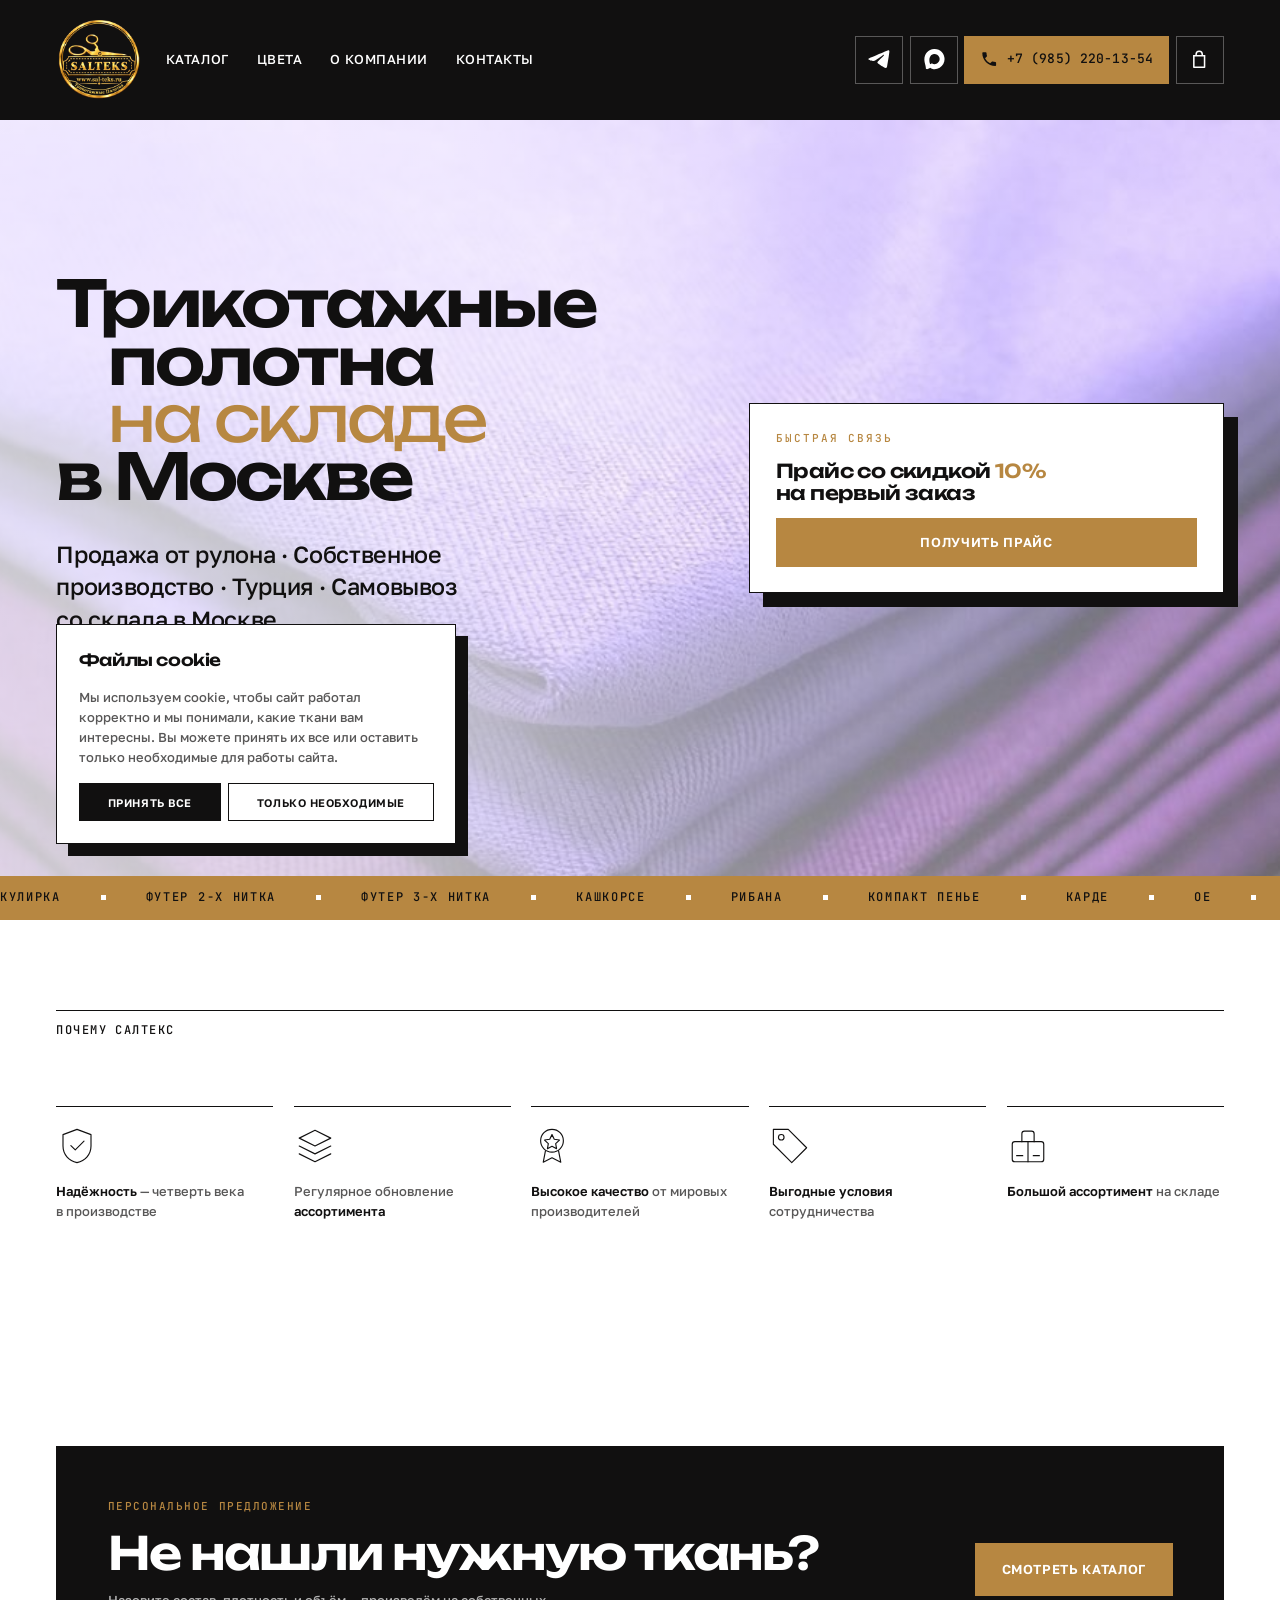
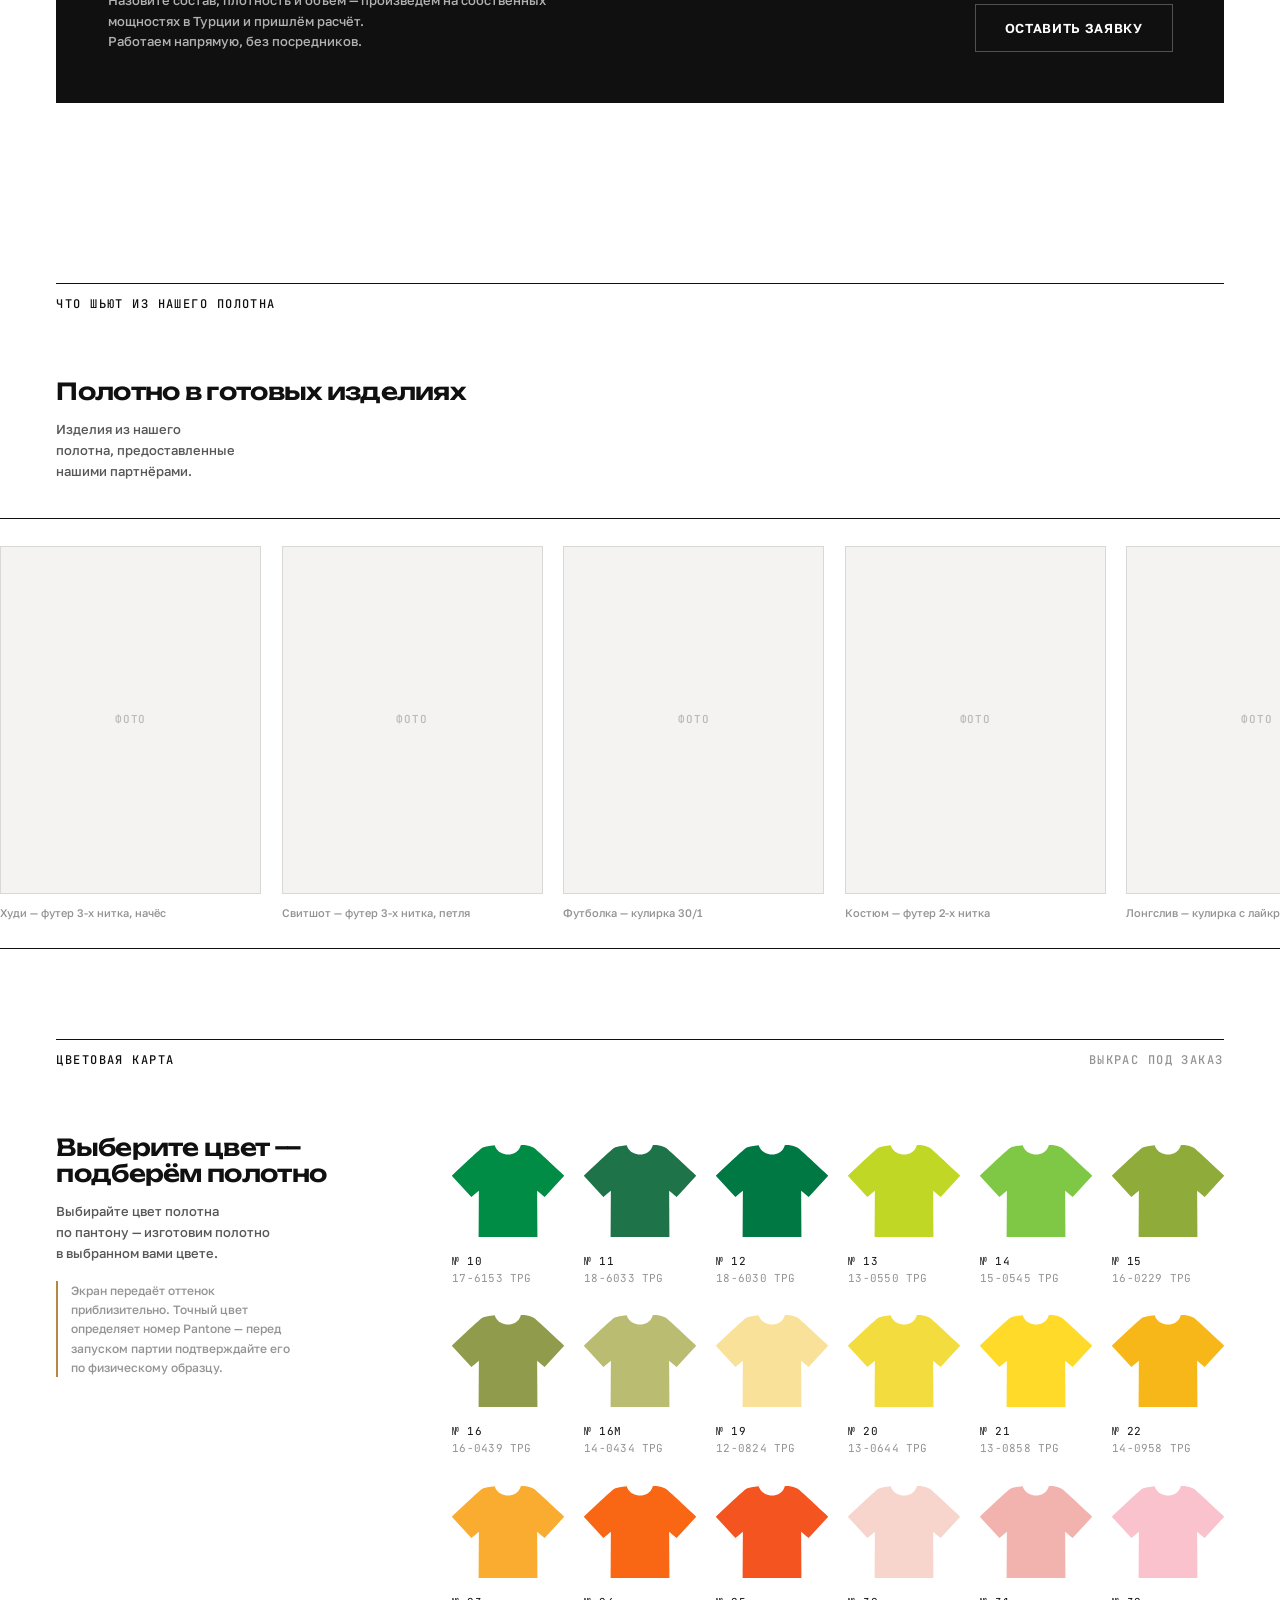
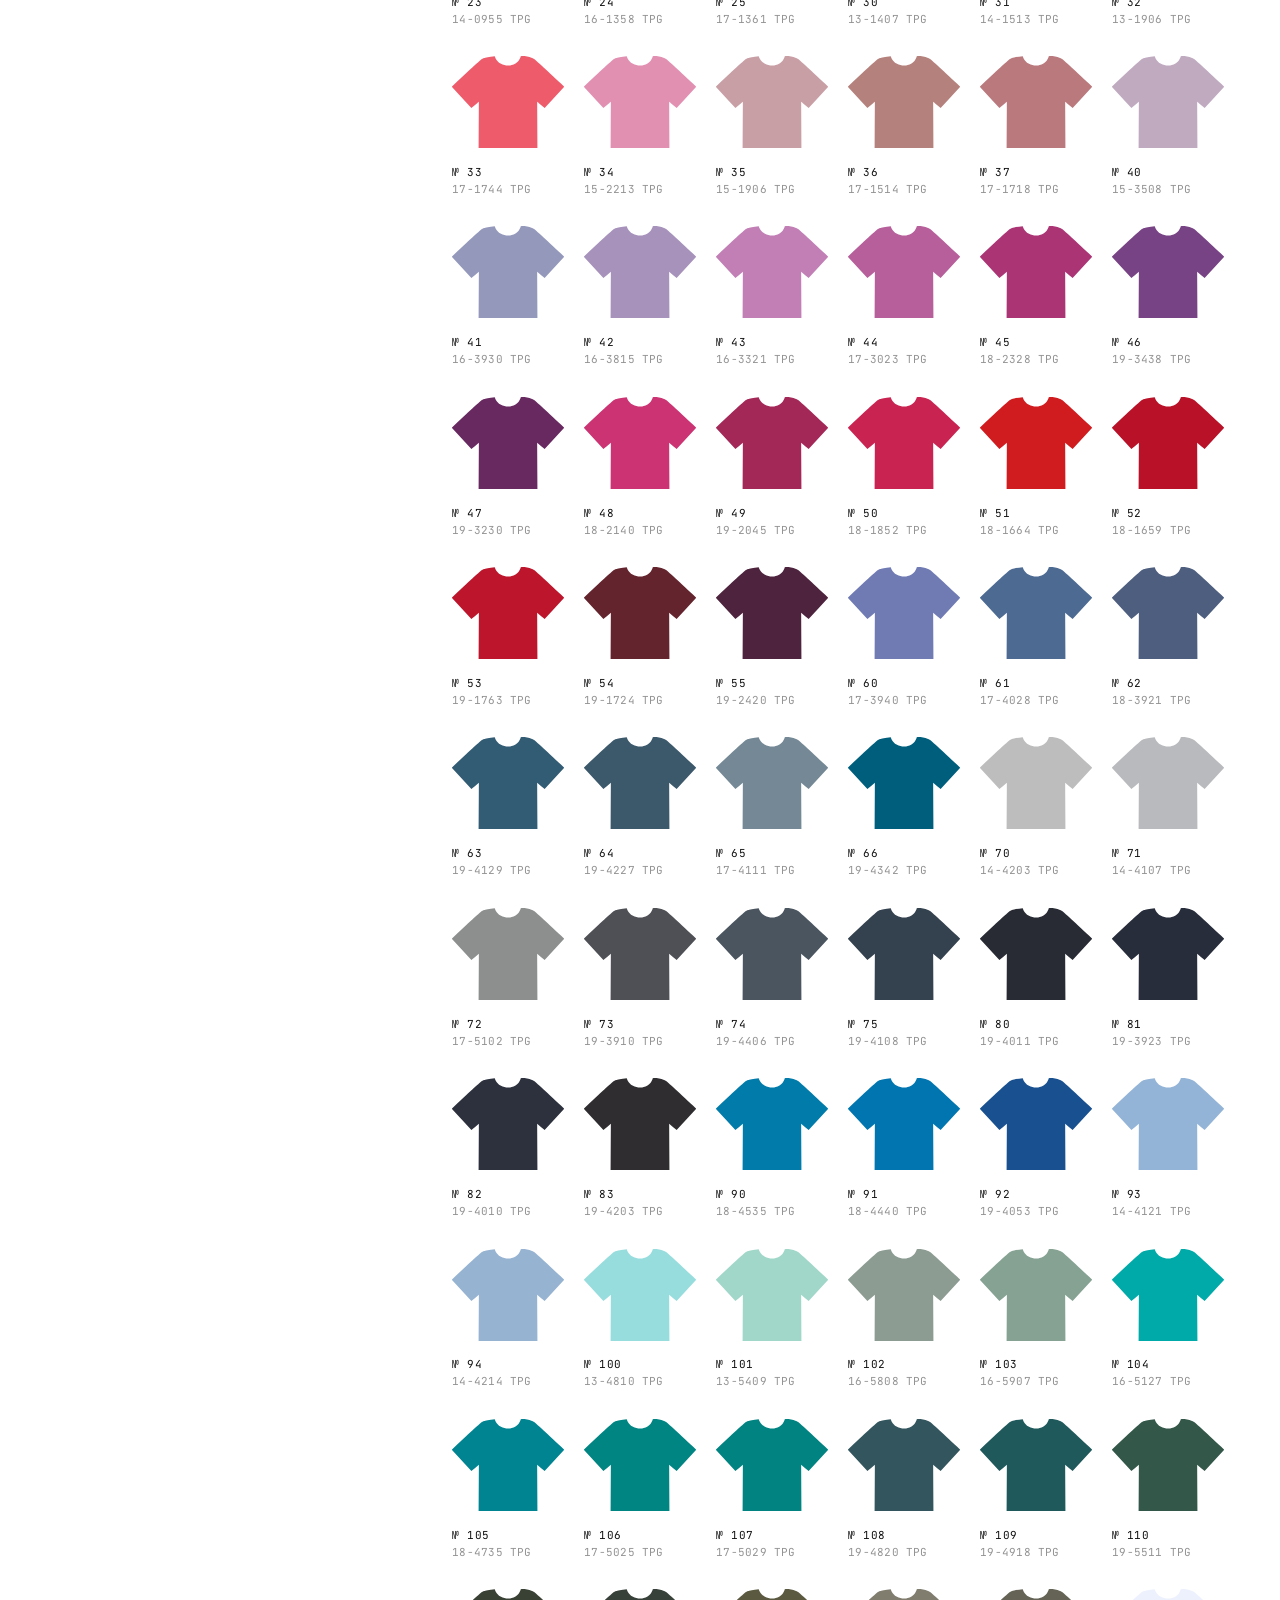
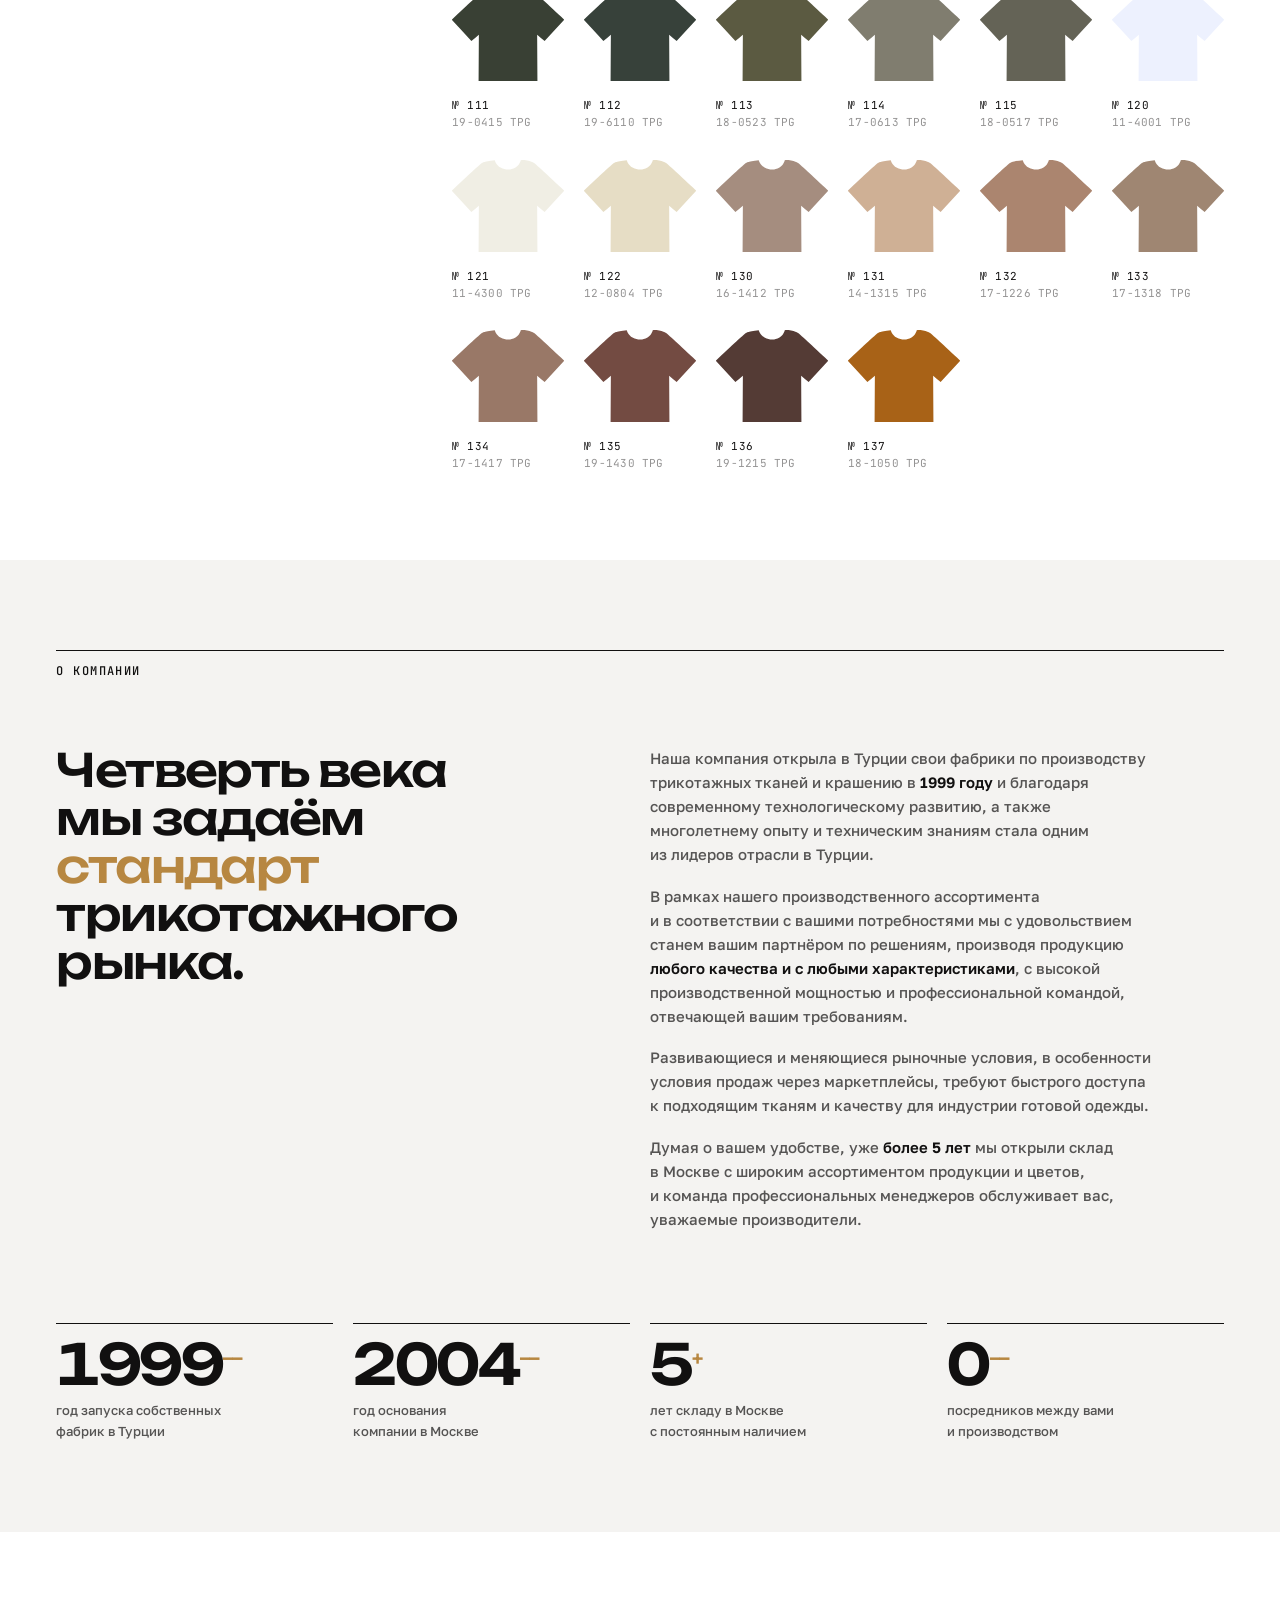
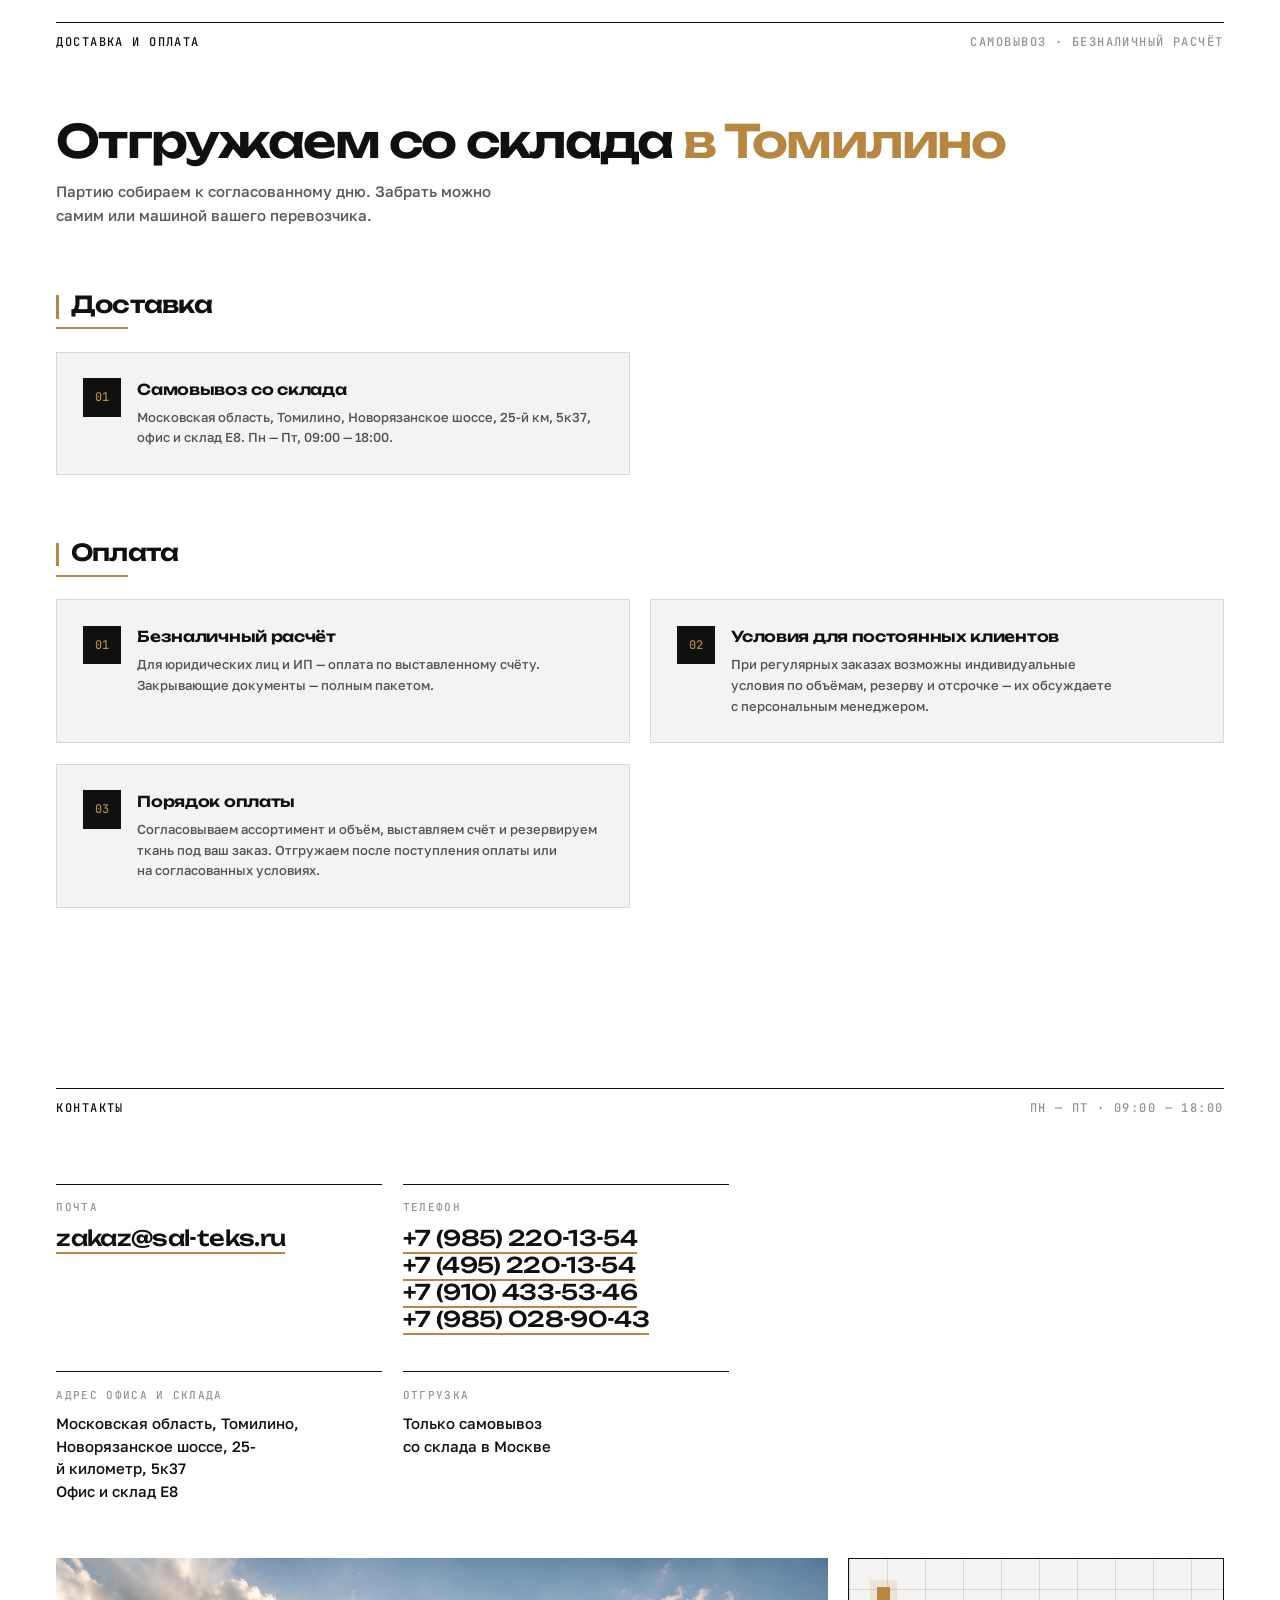
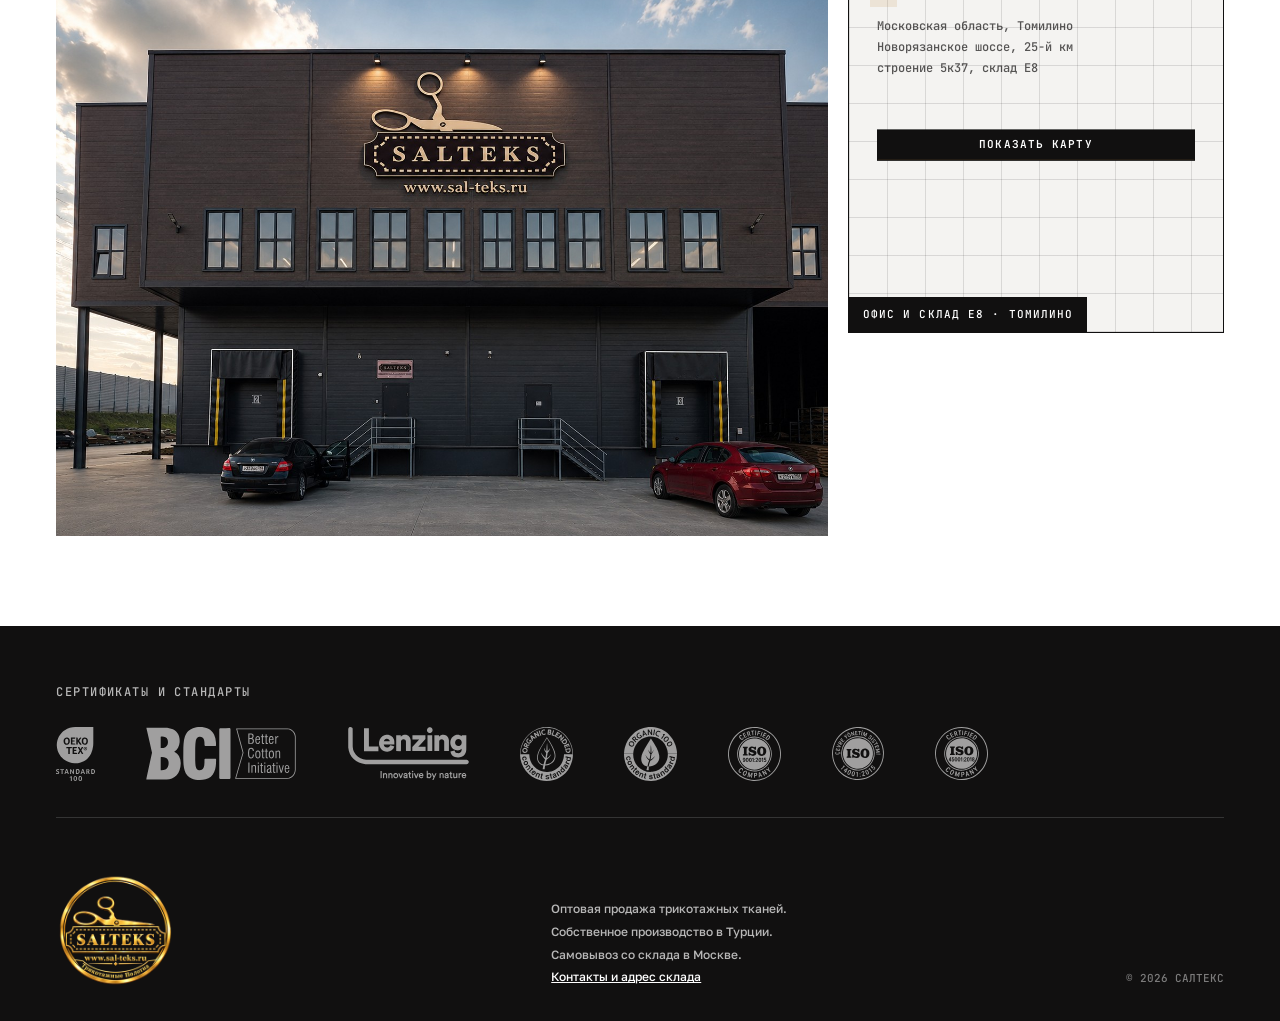
==== commit 244f7d3a: "Add files via upload" ====
--- a/index.html
+++ b/index.html
@@ -777,42 +777,54 @@
   <section class="bay delivery" id="delivery">
     <p class="rule"><b>Доставка и&nbsp;оплата</b><span>Самовывоз · безналичный расчёт</span></p>
 
-    <!-- Акценты (правка 29.09): у каждой карточки крупное ключевое
-         слово, первая карточка — тёмная, шаги с крупными номерами. -->
+    <!-- Подача по референсу заказчика, адаптированная под наш стиль
+         (правка 29.09): подзаголовок с охристой планкой, карточки
+         в две колонки с номером в тёмной плашке. Текст свой,
+         по содержанию — как в образце. -->
     <div class="delivery__intro rise">
       <h2>Отгружаем со&nbsp;склада <em>в&nbsp;Томилино</em></h2>
       <p>Партию собираем к&nbsp;согласованному дню. Забрать можно самим или машиной вашего перевозчика.</p>
     </div>
 
-    <ul class="delivery__grid">
-      <li class="dcard dcard--dark rise">
-        <p class="dcard__kicker">Отгрузка</p>
-        <p class="dcard__big">Самовывоз</p>
-        <p class="dcard__text">Томилино, Новорязанское шоссе, 25-й&nbsp;км, 5к37, офис и&nbsp;склад&nbsp;Е8</p>
-        <p class="dcard__meta">Пн&nbsp;— Пт · 09:00&nbsp;— 18:00</p>
-      </li>
-
-      <li class="dcard rise" style="--d:100ms">
-        <p class="dcard__kicker">Оплата</p>
-        <p class="dcard__big">По&nbsp;счёту</p>
-        <p class="dcard__text">Безналичный расчёт для юридических лиц и&nbsp;ИП</p>
-        <p class="dcard__meta">Закрывающие документы полным пакетом</p>
-      </li>
-
-      <li class="dcard rise" style="--d:200ms">
-        <p class="dcard__kicker">Постоянным клиентам</p>
-        <p class="dcard__big">Отсрочка</p>
-        <p class="dcard__text">Индивидуальные условия при регулярных заказах</p>
-        <p class="dcard__meta">По&nbsp;объёму и&nbsp;срокам оплаты</p>
-      </li>
-    </ul>
-
-    <ol class="delivery__order rise" style="--d:120ms">
-      <li><b>01</b><h3>Заявка</h3><span>Называете полотно, цвет и&nbsp;метраж</span></li>
-      <li><b>02</b><h3>Счёт</h3><span>Менеджер считает партию и&nbsp;выставляет счёт</span></li>
-      <li><b>03</b><h3>Оплата</h3><span>По&nbsp;счёту или на&nbsp;согласованных условиях</span></li>
-      <li><b>04</b><h3>Отгрузка</h3><span>Забираете со&nbsp;склада в&nbsp;назначенный день</span></li>
-    </ol>
+    <div class="dgroup rise">
+      <h3 class="dgroup__title">Доставка</h3>
+      <ul class="dgroup__list">
+        <li class="ditem">
+          <b class="ditem__no">01</b>
+          <div>
+            <p class="ditem__title">Самовывоз со&nbsp;склада</p>
+            <p class="ditem__text">Московская область, Томилино, Новорязанское шоссе, 25-й&nbsp;км, 5к37, офис и&nbsp;склад&nbsp;Е8. Пн&nbsp;— Пт, 09:00&nbsp;— 18:00.</p>
+          </div>
+        </li>
+      </ul>
+    </div>
+
+    <div class="dgroup rise" style="--d:120ms">
+      <h3 class="dgroup__title">Оплата</h3>
+      <ul class="dgroup__list">
+        <li class="ditem">
+          <b class="ditem__no">01</b>
+          <div>
+            <p class="ditem__title">Безналичный расчёт</p>
+            <p class="ditem__text">Для юридических лиц и&nbsp;ИП&nbsp;— оплата по&nbsp;выставленному счёту. Закрывающие документы&nbsp;— полным пакетом.</p>
+          </div>
+        </li>
+        <li class="ditem">
+          <b class="ditem__no">02</b>
+          <div>
+            <p class="ditem__title">Условия для постоянных клиентов</p>
+            <p class="ditem__text">При регулярных заказах возможны индивидуальные условия по&nbsp;объёмам, резерву и&nbsp;отсрочке&nbsp;— их&nbsp;обсуждаете с&nbsp;персональным менеджером.</p>
+          </div>
+        </li>
+        <li class="ditem">
+          <b class="ditem__no">03</b>
+          <div>
+            <p class="ditem__title">Порядок оплаты</p>
+            <p class="ditem__text">Согласовываем ассортимент и&nbsp;объём, выставляем счёт и&nbsp;резервируем ткань под&nbsp;ваш заказ. Отгружаем после поступления оплаты или на&nbsp;согласованных условиях.</p>
+          </div>
+        </li>
+      </ul>
+    </div>
   </section>
 
   <!-- ══════════ КОНТАКТЫ ══════════ -->
--- a/assets/css/site.css
+++ b/assets/css/site.css
@@ -928,75 +928,64 @@
 .certs__row a:focus-visible img{ filter:grayscale(1) brightness(0) invert(1); opacity:1; }
 
 /* ══════════════ ДОСТАВКА И ОПЛАТА ══════════════
-   Блок переписан под подачу отраслевых сайтов (правка 28.09):
-   слева вводная, справа карточки условий, под ними — короткий
-   порядок работы. Сетка та же, что у остальных разделов. */
+   Подача по референсу заказчика, переложенная на наш стиль
+   (правка 29.09): у каждой группы подзаголовок с охристой планкой
+   слева и чертой снизу, условия — карточками в две колонки,
+   номер стоит в тёмной квадратной плашке. Скругления и красный
+   цвет образца заменены на наши прямые углы и охру. */
 .delivery{ padding-block:var(--bay); }
-.delivery__intro{ grid-column:1 / 5; }
-/* Акценты (правка 29.09): крупный заголовок с охристым словом,
-   в карточках — ключевое слово дисплейным шрифтом, первая карточка
-   тёмная, у шагов крупные номера. Глаз цепляется за «Самовывоз»,
-   «По счёту», «Отсрочка» и 01–04, а подробности читаются следом. */
+
+.delivery__intro{ grid-column:1 / 13; }
 .delivery__intro h2{
   font-family:var(--display); font-weight:600;
   font-size:var(--t-lg); line-height:1.02; letter-spacing:-.04em;
-  margin-bottom:1rem;
+  margin-bottom:.9rem;
 }
 .delivery__intro h2 em{ font-style:normal; color:var(--ochre); }
-.delivery__intro p{ font-size:var(--t-base); line-height:1.6; color:var(--ink-70); max-width:32ch; }
-
-.delivery__grid{
-  grid-column:5 / 13; list-style:none; margin:0; padding:0;
-  display:grid; grid-template-columns:repeat(3,1fr); gap:var(--gutter);
-  align-self:start;
-}
-.dcard{
-  background:var(--shade); padding:clamp(1.2rem,2vw,1.7rem);
-  display:flex; flex-direction:column; gap:.55rem;
-  border-top:3px solid var(--ochre);
-}
-.dcard__kicker{
-  font-family:var(--mono); font-size:var(--t-2xs); letter-spacing:.14em;
-  text-transform:uppercase; color:var(--ochre);
-}
-.dcard__big{
+.delivery__intro p{ font-size:var(--t-base); line-height:1.6; color:var(--ink-70); max-width:52ch; }
+
+.dgroup{ grid-column:1 / 13; margin-top:clamp(2.2rem,5vh,3.2rem); }
+.dgroup__title{
+  position:relative; display:inline-block;
+  padding:0 0 .7rem .9rem; margin-bottom:1.4rem;
   font-family:var(--display); font-weight:600;
-  font-size:clamp(1.35rem,2vw,1.9rem); line-height:1.05; letter-spacing:-.03em;
-  margin:.1rem 0 .3rem;
-}
-.dcard__text{ font-size:var(--t-sm); line-height:1.55; color:var(--ink-70); }
-.dcard__meta{
-  margin-top:auto; padding-top:.7rem; border-top:1px solid var(--rule);
-  font-family:var(--mono); font-size:var(--t-2xs); letter-spacing:.04em; color:var(--ink);
-}
-/* первая карточка тёмная — на ней взгляд останавливается первым */
-.dcard--dark{ background:var(--ink); color:var(--paper); }
-.dcard--dark .dcard__text{ color:#ffffffb3; }
-.dcard--dark .dcard__meta{ color:var(--paper); border-top-color:#ffffff26; }
-
-.delivery__order{
-  grid-column:1 / 13; list-style:none; margin:clamp(2.2rem,5vh,3.4rem) 0 0; padding:0;
-  display:grid; grid-template-columns:repeat(4,1fr); gap:var(--gutter);
-}
-.delivery__order li{ border-top:1px solid var(--rule-hard); padding-top:1rem; }
-.delivery__order b{
-  display:block; font-family:var(--display); font-weight:600;
-  font-size:clamp(1.8rem,3vw,2.6rem); line-height:1; letter-spacing:-.04em;
-  color:var(--ochre); margin-bottom:.6rem;
-}
-.delivery__order h3{
+  font-size:var(--t-md); line-height:1.1; letter-spacing:-.03em;
+}
+/* планка слева от слова */
+.dgroup__title::before{
+  content:""; position:absolute; left:0; top:.12em;
+  width:3px; height:1em; background:var(--ochre);
+}
+/* короткая черта под заголовком */
+.dgroup__title::after{
+  content:""; position:absolute; left:0; bottom:0;
+  width:4.5rem; height:2px; background:var(--ochre);
+}
+
+.dgroup__list{
+  list-style:none; margin:0; padding:0;
+  display:grid; grid-template-columns:repeat(2,1fr); gap:var(--gutter);
+}
+.ditem{
+  display:grid; grid-template-columns:auto 1fr; gap:1rem; align-items:start;
+  background:var(--shade); padding:clamp(1.1rem,2vw,1.6rem);
+  border:1px solid var(--rule);
+}
+.ditem__no{
+  width:2.4rem; height:2.4rem; display:grid; place-items:center;
+  background:var(--ink); color:var(--ochre);
+  font-family:var(--mono); font-size:var(--t-xs); font-weight:500; letter-spacing:.02em;
+}
+.ditem__title{
   font-family:var(--display); font-weight:600; font-size:var(--t-base);
-  letter-spacing:-.02em; margin-bottom:.3rem;
-}
-.delivery__order span{ display:block; font-size:var(--t-sm); line-height:1.5; color:var(--ink-70); }
+  line-height:1.25; letter-spacing:-.02em; margin:.15rem 0 .45rem;
+}
+.ditem__text{ font-size:var(--t-sm); line-height:1.6; color:var(--ink-70); }
 
 @media (max-width:900px){
-  .delivery__intro{ grid-column:1 / 7; }
-  .delivery__grid{ grid-column:1 / 7; grid-template-columns:1fr; margin-top:1.6rem; }
-  .delivery__order{ grid-column:1 / 7; grid-template-columns:1fr 1fr; }
-}
-@media (max-width:560px){
-  .delivery__order{ grid-template-columns:1fr; }
+  .delivery__intro,
+  .dgroup{ grid-column:1 / 7; }
+  .dgroup__list{ grid-template-columns:1fr; }
 }
 
 /* ══════════════ ФОТО СКЛАДА ══════════════
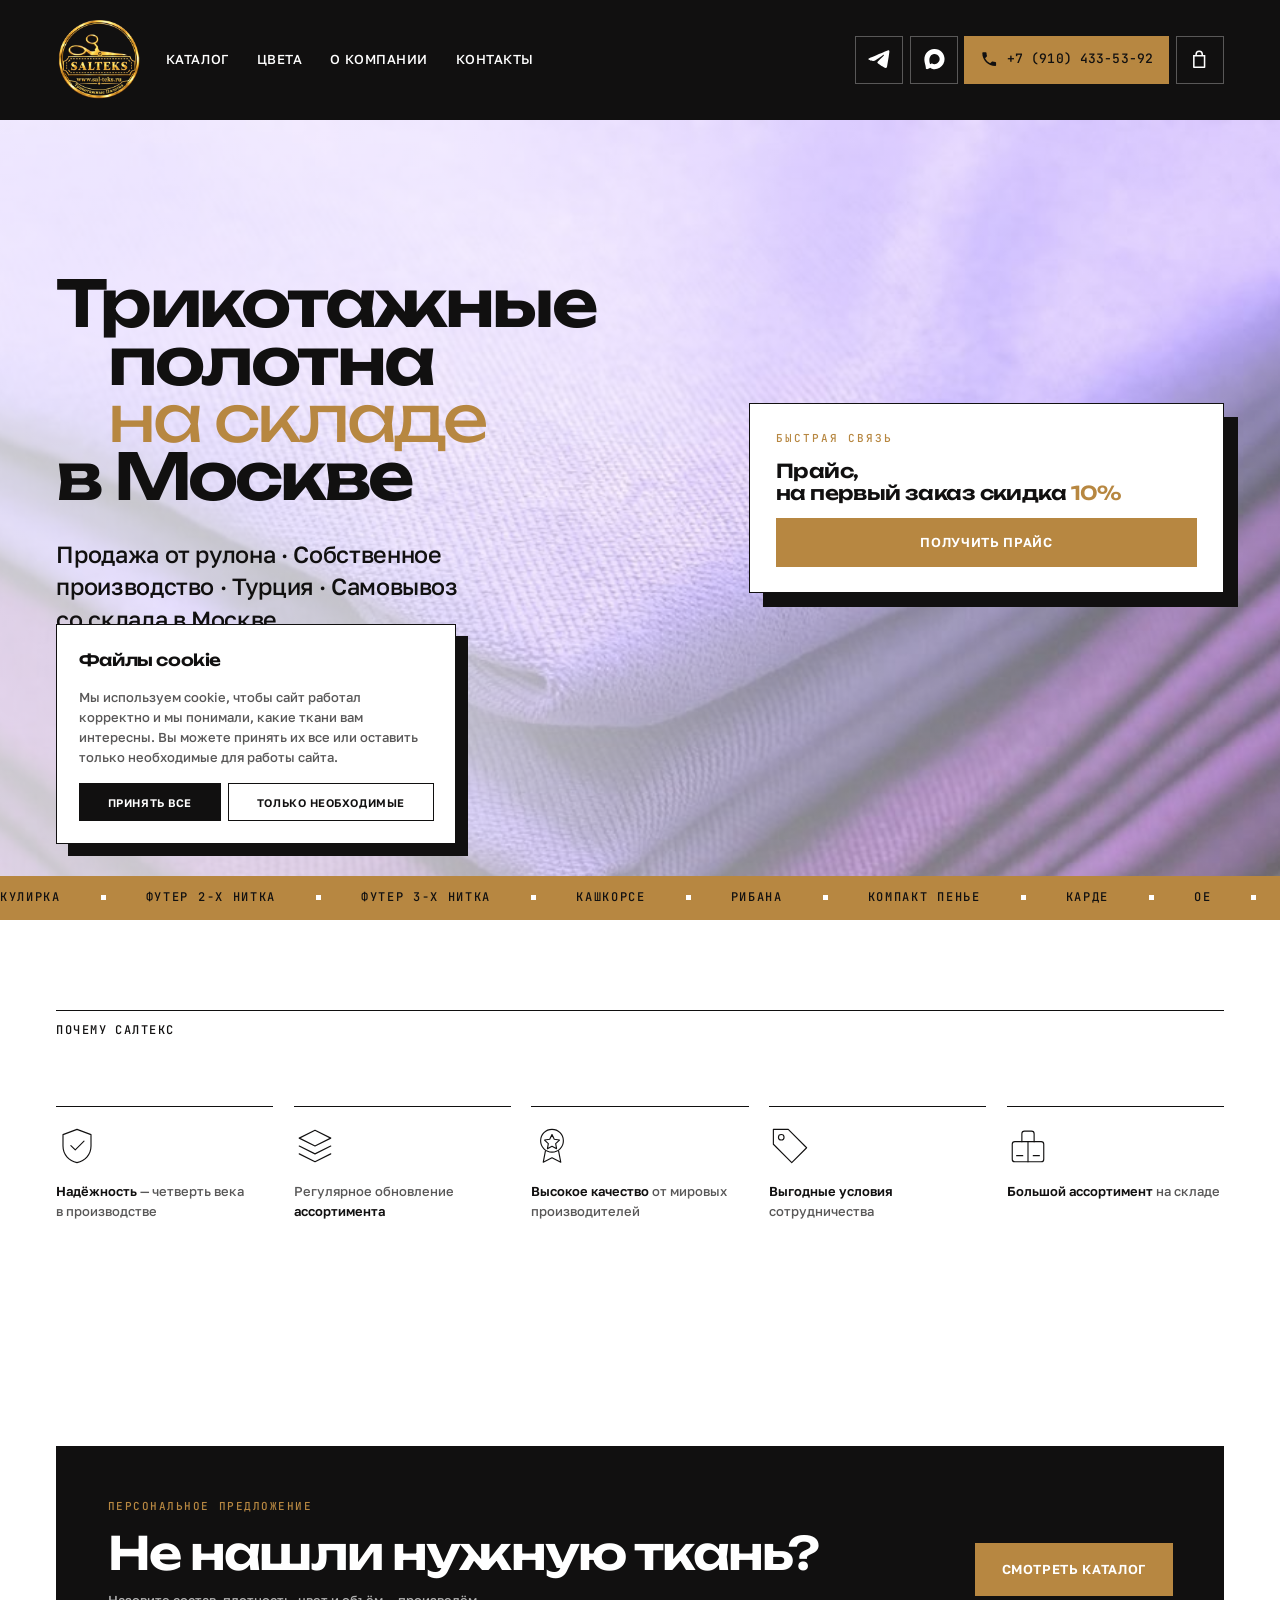
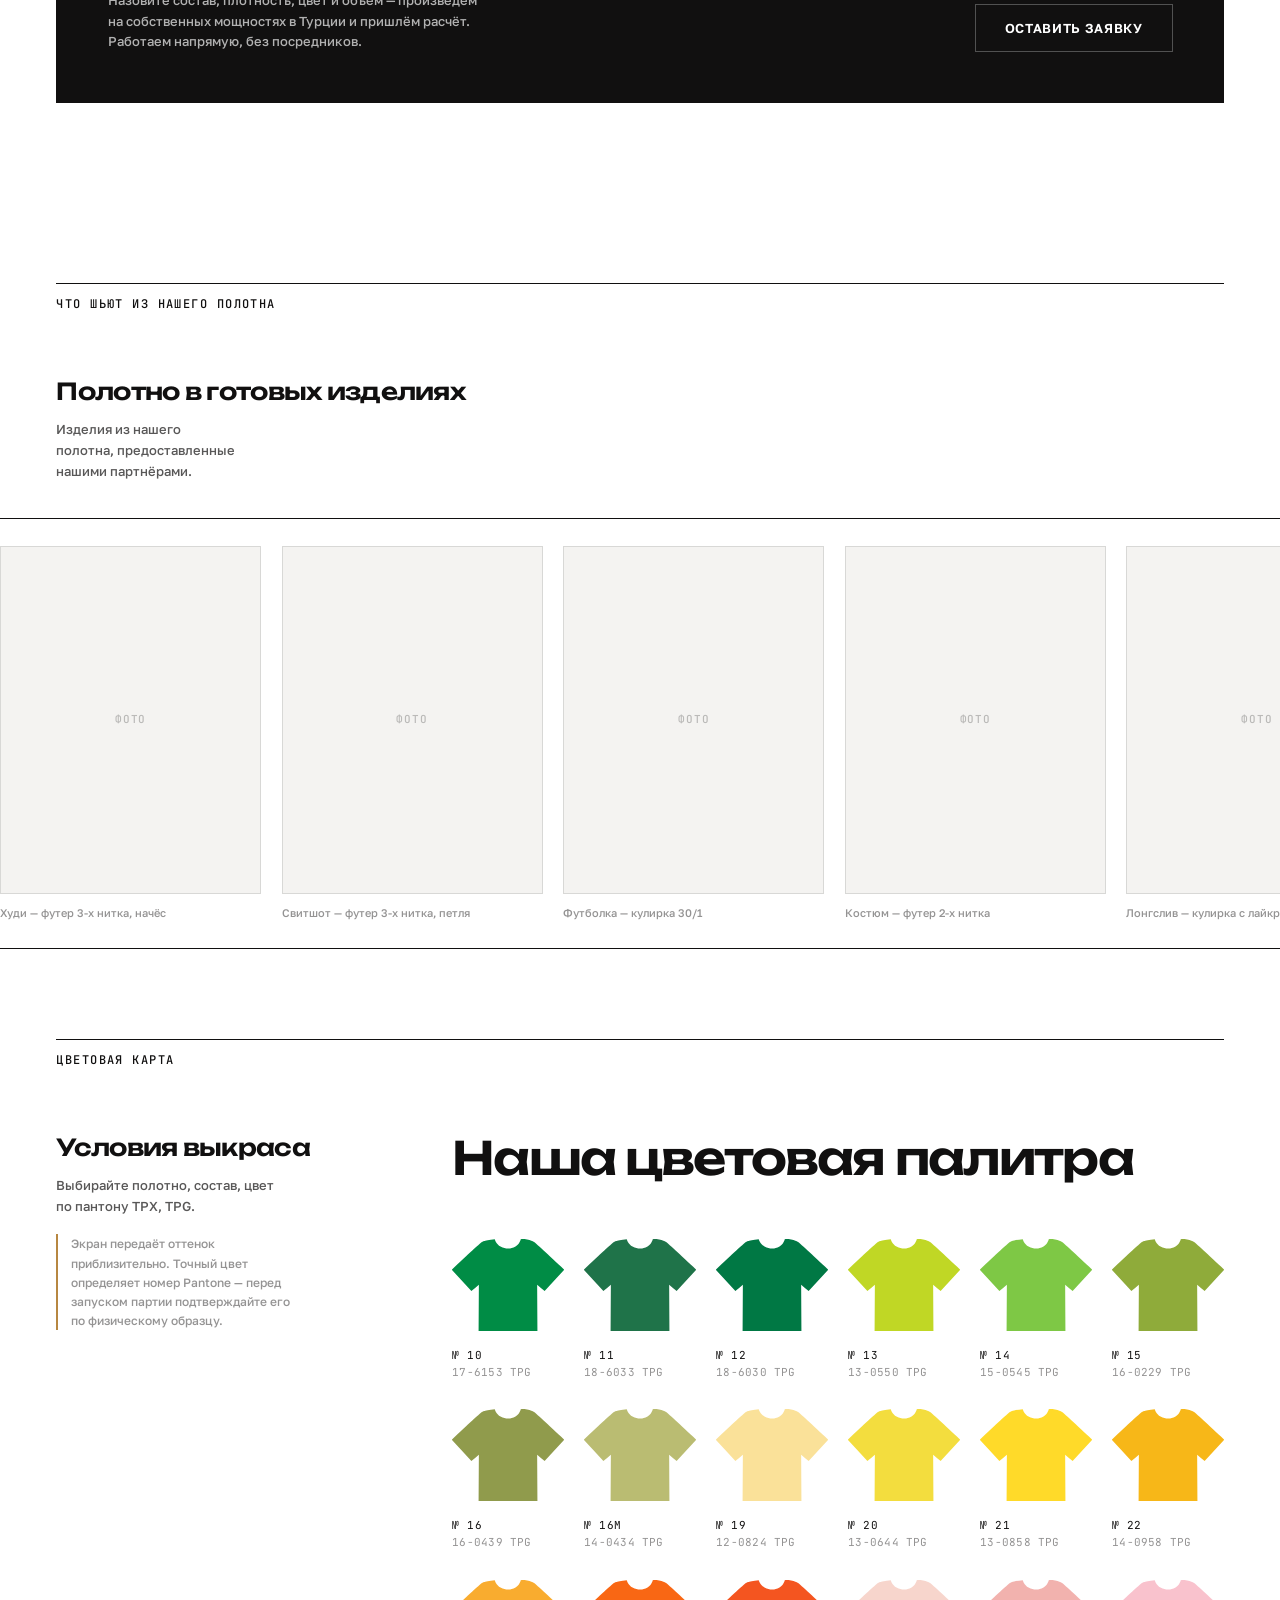
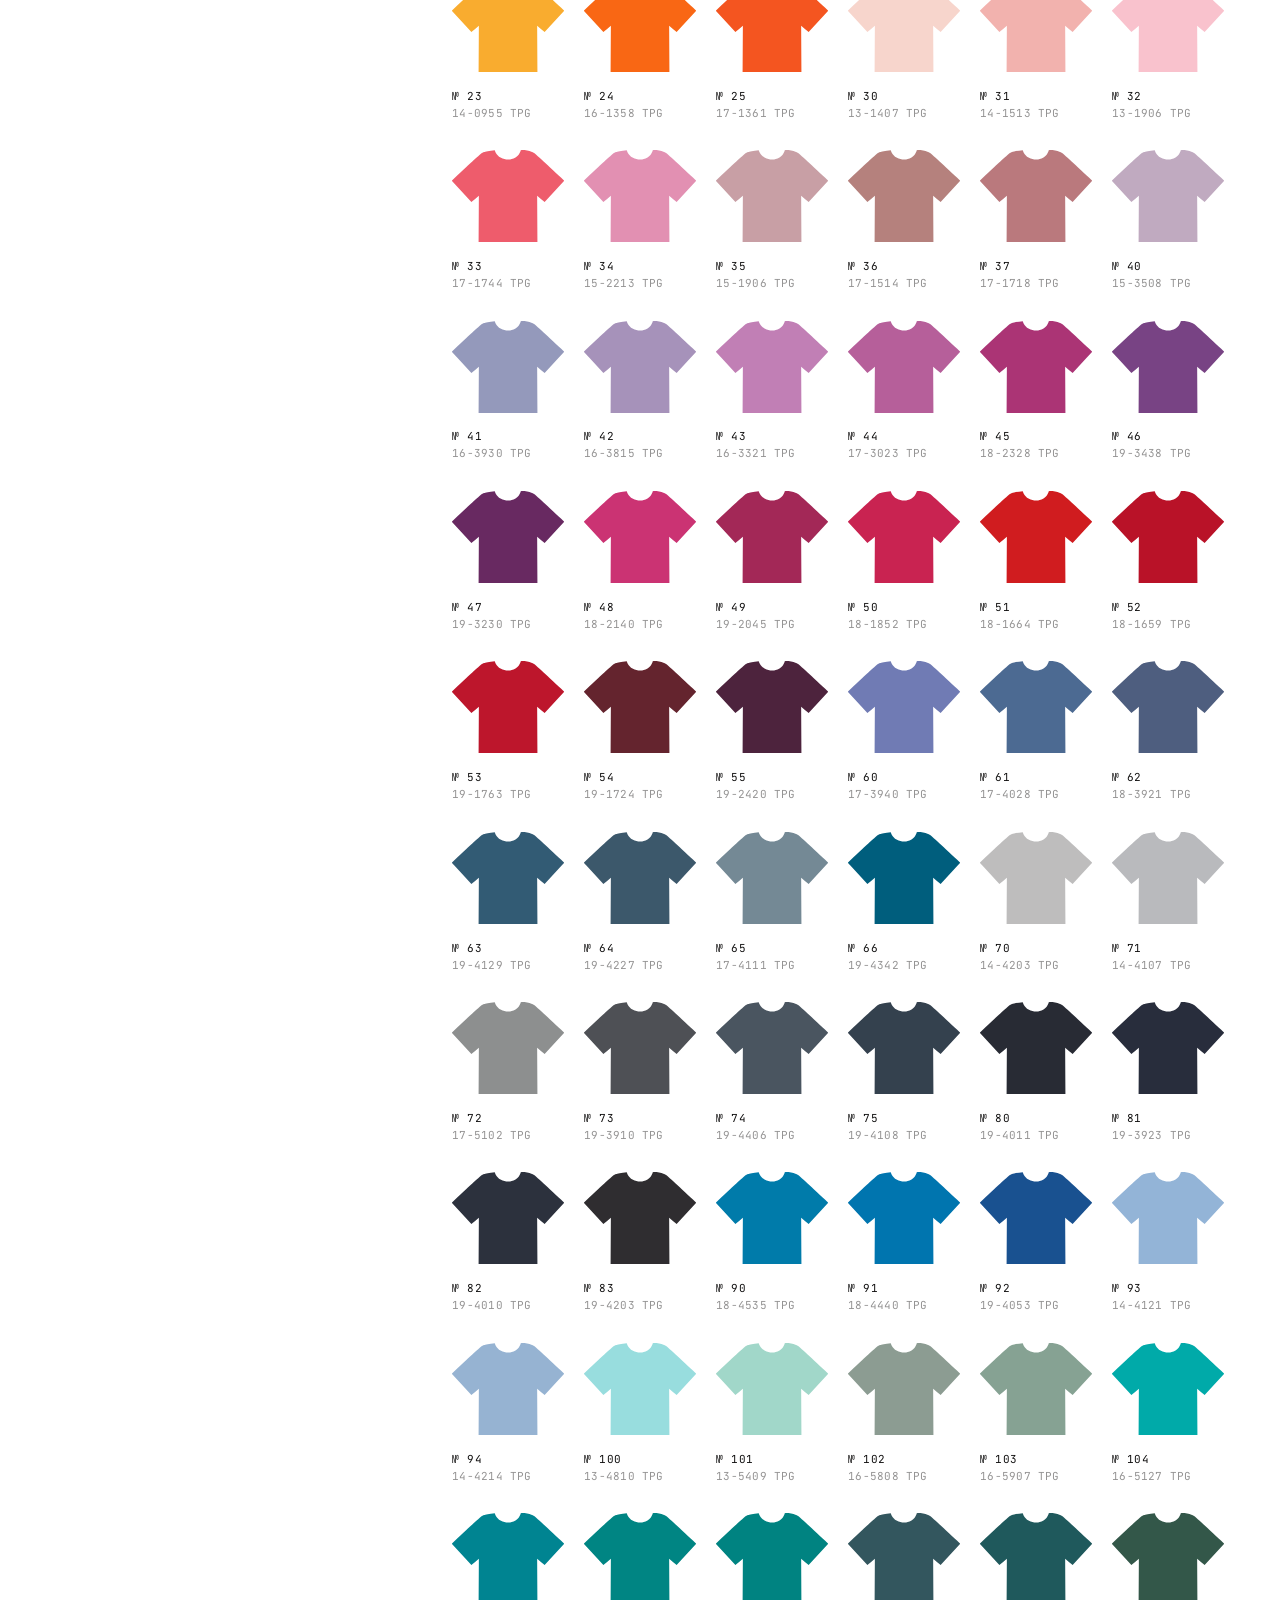
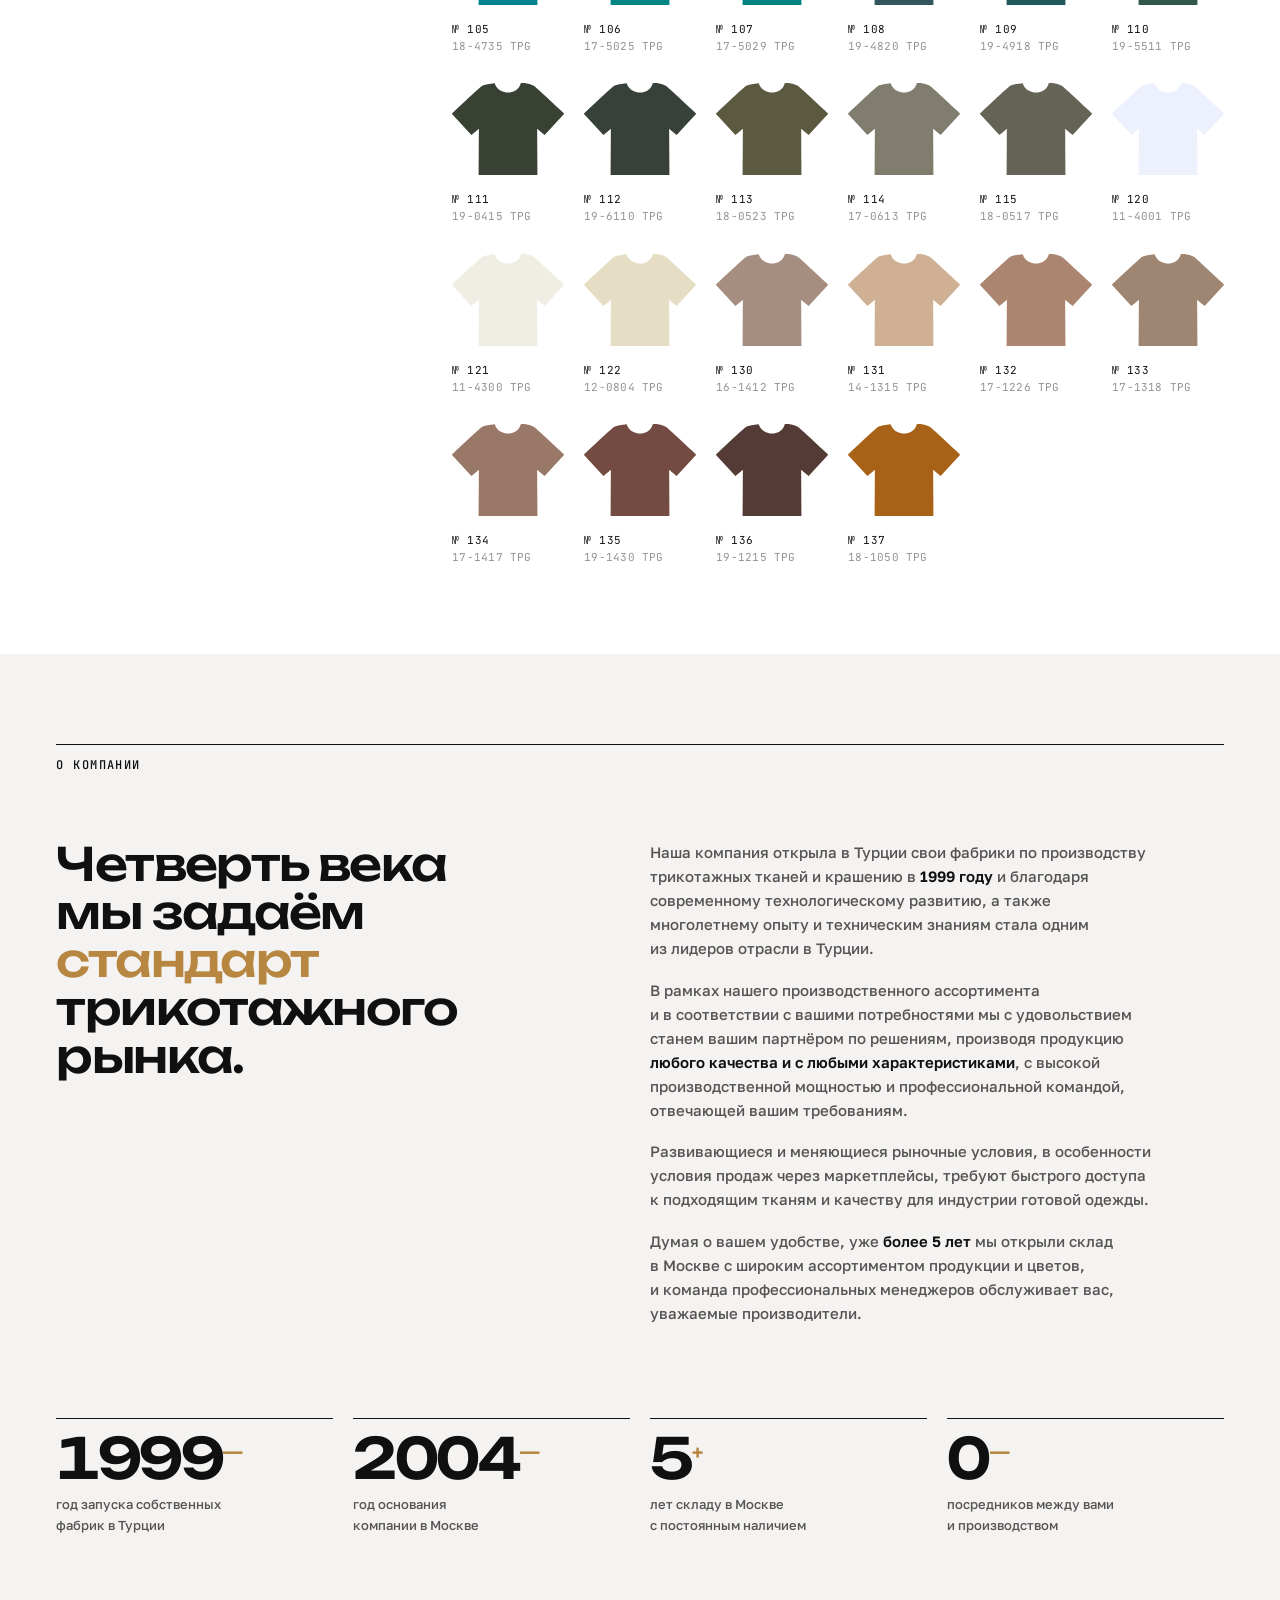
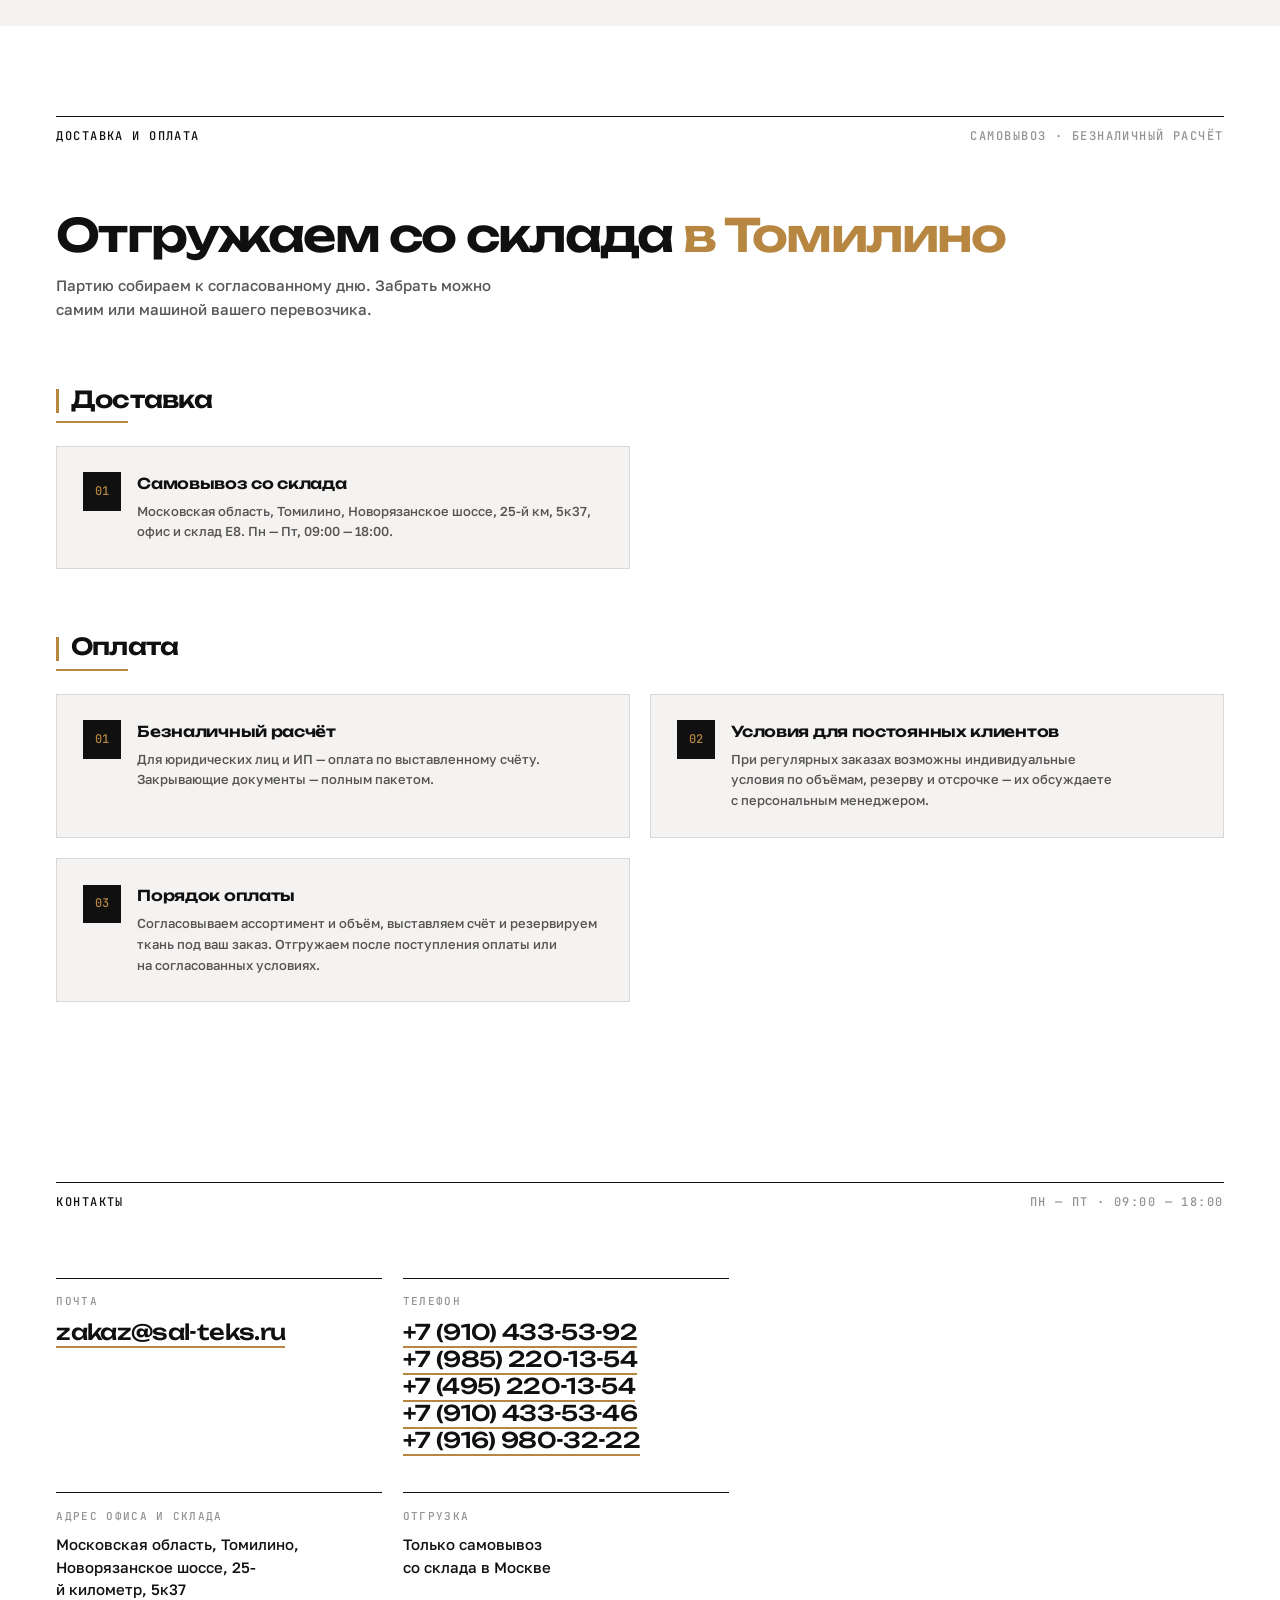
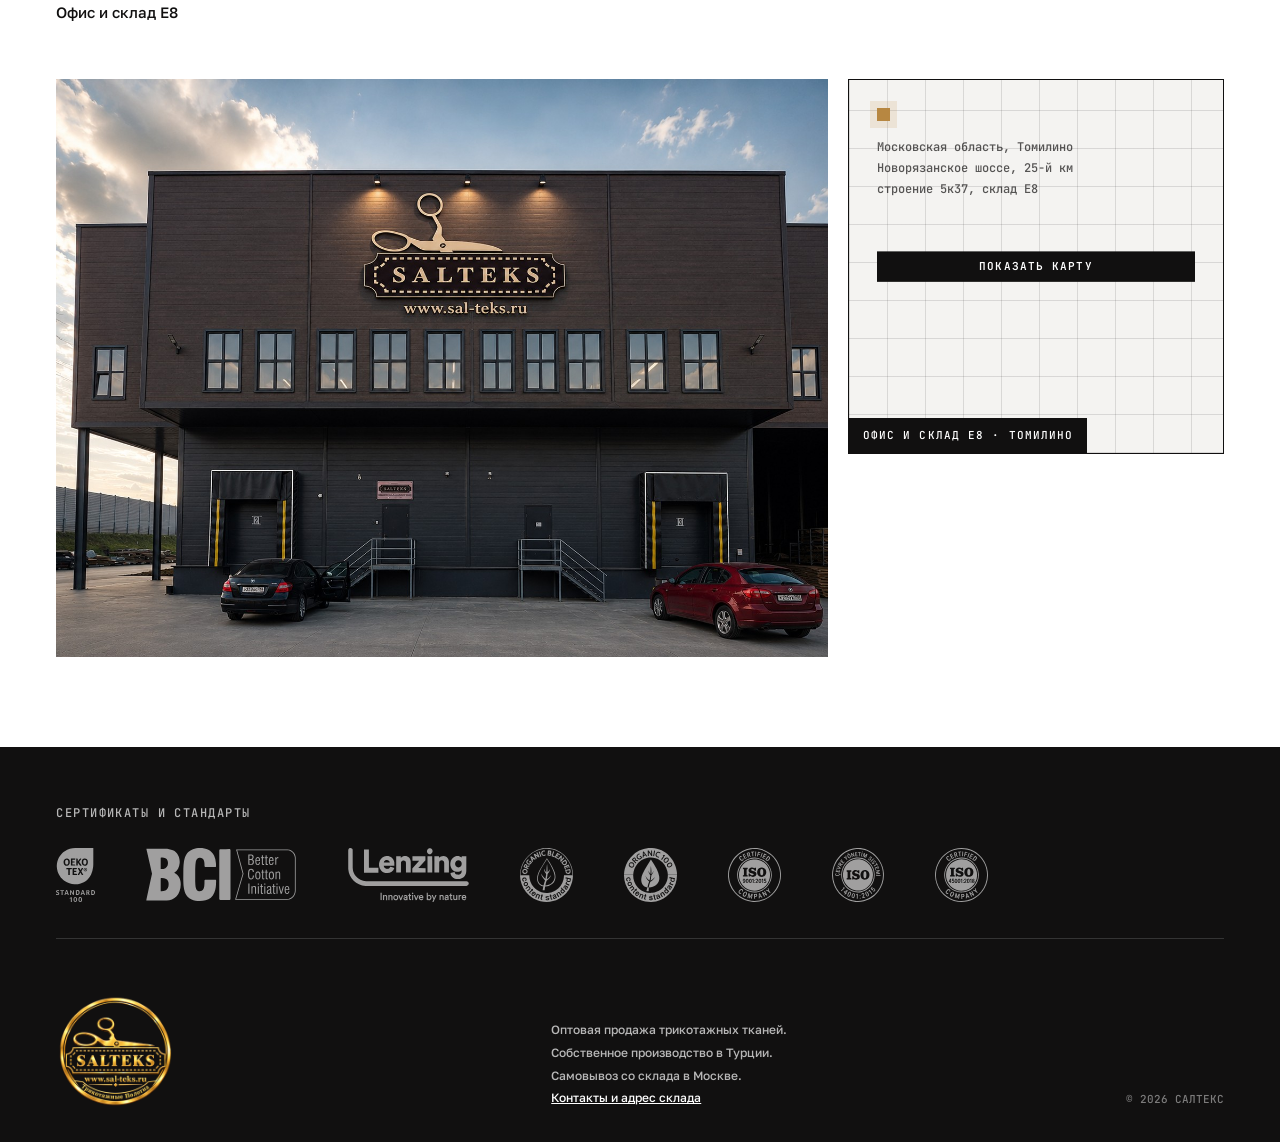
==== commit 0a5743a3: "Add files via upload" ====
--- a/index.html
+++ b/index.html
@@ -13,9 +13,12 @@
 <link rel="preconnect" href="https://fonts.googleapis.com">
 <link rel="preconnect" href="https://fonts.gstatic.com" crossorigin>
 <link href="https://fonts.googleapis.com/css2?family=Unbounded:wght@400;500;600;700&family=Golos+Text:wght@400;500;600;700&family=JetBrains+Mono:wght@400;500&display=swap" rel="stylesheet">
-<!-- Общий слой (токены, шапка, кнопки, модалка, подвал) и сетка карточек -->
-<link rel="stylesheet" href="assets/css/site.css">
-<link rel="stylesheet" href="assets/css/catalog.css">
+<!-- Общий слой (токены, шапка, кнопки, модалка, подвал) и сетка карточек.
+     ?v= — дата выгрузки. При каждом обновлении сайта её нужно менять
+     во всех четырёх страницах, иначе телефон покажет новую разметку
+     со старыми стилями из кэша. -->
+<link rel="stylesheet" href="assets/css/site.css?v=20260930-2">
+<link rel="stylesheet" href="assets/css/catalog.css?v=20260930-2">
 <style>
 /* ══════════════════════════════════════════════════════
    САЛТЕКС — стили только этой страницы.
@@ -537,7 +540,7 @@
   <div class="masthead__actions">
 
     <!-- 3. Кнопки мессенджеров открывают приветствие, а не сразу чат -->
-    <a class="btn-icon" data-chat="tg" href="https://t.me/salteksrus" aria-label="Написать менеджеру в Telegram" title="Написать в Telegram">
+    <a class="btn-icon" data-chat="tg" href="https://t.me/+79169803222" aria-label="Написать менеджеру в Telegram" title="Написать в Telegram">
       <svg viewBox="985 1029 493 493" aria-hidden="true"><path d="M1432.63,1079.57c7.64-.39,13.49,3.29,16.03,5.15l-.09-.06c6.94,5.7,7.34,17.65,6.76,29.24v-.26c-6.42,68.99-34.26,236.28-48.42,313.51-5.99,32.7-17.77,43.65-29.19,44.7-24.79,2.36-43.62-16.72-67.65-32.79-37.6-25.19-58.86-40.86-95.35-65.4-42.2-28.33-14.84-43.97,9.19-69.42-1.78-3.92,157.5-133.48,106.82-125.95l.06-.03c-3.77.87-63.83,41.39-180.2,121.55-12.7,10.22-28.73,16.69-46.19,17.44-26.39-3.86-107.41-19.44-112.75-44.67-.02-11.95,23.5-20.89,31.78-24.09,48.01-17.23,206.06-87.1,409.18-168.93Z"/></svg>
     </a>
     <a class="btn-icon btn-icon--max" data-chat="max" href="https://max.ru/u/79852201354" aria-label="Написать менеджеру в МАКС" title="Написать в МАКС">
@@ -545,9 +548,9 @@
     </a>
 
     <!-- 4. Вместо «Оформить заказ» — телефон быстрого набора -->
-    <a class="btn-icon btn-icon--tel" data-phone href="tel:+79852201354" aria-label="Позвонить в САЛТЕКС">
+    <a class="btn-icon btn-icon--tel" data-phone href="tel:+79104335392" aria-label="Позвонить в САЛТЕКС">
       <svg viewBox="0 0 24 24" aria-hidden="true"><path d="M6.6 10.8c1.4 2.8 3.8 5.1 6.6 6.6l2.2-2.2c.3-.3.7-.4 1-.2 1.1.4 2.4.6 3.6.6.6 0 1 .4 1 1V20c0 .6-.4 1-1 1-9.4 0-17-7.6-17-17 0-.6.4-1 1-1h3.5c.6 0 1 .4 1 1 0 1.3.2 2.5.6 3.6.1.4 0 .8-.2 1l-2.3 2.2Z"/></svg>
-      <span class="btn-icon__num">+7 (985) 220-13-54</span>
+      <span class="btn-icon__num">+7 (910) 433-53-92</span>
     </a>
 
     <a class="btn-icon btn-icon--cart" href="cart.html" aria-label="Корзина">
@@ -598,9 +601,9 @@
     <!-- ── Быстрая связь ── -->
     <div class="quick rise" style="--d:420ms" id="quick">
       <p class="quick__kicker">Быстрая связь</p>
-      <p class="quick__title">Прайс со&nbsp;скидкой <em>10%</em><br>на&nbsp;первый заказ</p>
+      <p class="quick__title">Прайс,<br>на&nbsp;первый заказ скидка&nbsp;<em>10%</em></p>
       <button class="btn btn--ochre btn--wide" type="button"
-              data-lead="Прайс со скидкой 10% на первый заказ"
+              data-lead="Прайс, на первый заказ скидка 10%"
               data-lead-title="Получить прайс-лист"><span>Получить прайс</span></button>
     </div>
 
@@ -687,7 +690,7 @@
       <div class="offer__body">
         <p class="offer__label">Персональное предложение</p>
         <p class="offer__title">Не&nbsp;нашли нужную ткань?</p>
-        <p class="offer__text">Назовите состав, плотность и&nbsp;объём&nbsp;— произведём на&nbsp;собственных мощностях в&nbsp;Турции и&nbsp;пришлём расчёт.<br>Работаем напрямую, без&nbsp;посредников.</p>
+        <p class="offer__text">Назовите состав, плотность, цвет и&nbsp;объём&nbsp;— произведём на&nbsp;собственных мощностях в&nbsp;Турции и&nbsp;пришлём расчёт.<br>Работаем напрямую, без&nbsp;посредников.</p>
       </div>
       <div class="offer__actions">
         <a class="btn" href="catalog.html"><span>Смотреть каталог</span></a>
@@ -735,13 +738,16 @@
        Возвращена на главную (ТЗ 3.1). Вёрстка и данные — с итерации 2,
        88 цветов Pantone TPG лежат в data/colors.json. -->
   <section class="bay colors" id="colors">
-    <p class="rule"><b>Цветовая карта</b><span>Выкрас под&nbsp;заказ</span></p>
+    <p class="rule"><b>Цветовая карта</b></p>
 
     <div class="colors__intro rise">
-      <h2>Выберите цвет&nbsp;— подберём полотно</h2>
-      <p>Выбирайте цвет полотна по&nbsp;пантону&nbsp;— изготовим полотно в&nbsp;выбранном вами цвете.</p>
+      <h3>Условия выкраса</h3>
+      <p>Выбирайте полотно, состав, цвет по&nbsp;пантону TPX,&nbsp;TPG.</p>
       <p class="warn">Экран передаёт оттенок приблизительно. Точный цвет определяет номер Pantone&nbsp;— перед запуском партии подтверждайте его по&nbsp;физическому образцу.</p>
     </div>
+
+    <!-- Заголовок над сеткой оттенков (правка 30.09) -->
+    <h2 class="colors__title rise">Наша цветовая палитра</h2>
 
     <div class="swatches" id="swatches" role="group" aria-label="Цветовая карта — выберите оттенок"></div>
     <!-- На телефоне карта свёрнута до первых оттенков (правка 29.09):
@@ -838,10 +844,11 @@
       <div class="rise" style="--d:80ms">
         <dt>Телефон</dt>
         <dd>
+          <a href="tel:+79104335392">+7 (910) 433-53-92</a><br>
           <a href="tel:+79852201354">+7 (985) 220-13-54</a><br>
           <a href="tel:+74952201354">+7 (495) 220-13-54</a><br>
           <a href="tel:+79104335346">+7 (910) 433-53-46</a><br>
-          <a href="tel:+79850289043">+7 (985) 028-90-43</a>
+          <a href="tel:+79169803222">+7 (916) 980-32-22</a>
         </dd>
       </div>
       <div class="rise" style="--d:160ms">
@@ -1004,11 +1011,11 @@
 
 })();
 </script>
-<script src="assets/js/core.js"></script>
+<script src="assets/js/core.js?v=20260930-2"></script>
 <!-- Палитра и ассортимент: копии JSON, чтобы блок работал и при
      открытии сайта без сервера. Правятся JSON, копии генерируются. -->
-<script src="data/colors.js"></script>
-<script src="data/catalog.js"></script>
+<script src="data/colors.js?v=20260930-2"></script>
+<script src="data/catalog.js?v=20260930-2"></script>
 <script>
 /* ── Цветовая карта ──
    Цвет к ткани не привязан: карта общая для всего каталога.
--- a/assets/css/site.css
+++ b/assets/css/site.css
@@ -642,9 +642,24 @@
 /* Лента уже закрыта своей нижней линией — вторая рядом лишняя */
 .clothes__strip + .colors{ border-top:0; }
 .colors__intro{ grid-column:1 / 4; }
-.colors__intro h2{
+.colors__intro h3{
   font-family:var(--display); font-weight:600;
   font-size:var(--t-md); line-height:1.1; letter-spacing:-.03em; margin-bottom:.9rem;
+}
+/* Заголовок над сеткой оттенков (правка 30.09). Текст слева занимает
+   оба ряда — заголовка и сетки, иначе его высота отодвинула бы
+   футболки вниз от заголовка. */
+.colors__title{
+  grid-column:5 / 13;
+  font-family:var(--display); font-weight:600;
+  font-size:var(--t-lg); line-height:1.02; letter-spacing:-.04em;
+  margin-bottom:clamp(1.2rem,3vh,2rem);
+}
+@media (min-width:901px){
+  .colors .rule{ grid-row:1; }
+  .colors__intro{ grid-row:2 / span 2; align-self:start; }
+  .colors__title{ grid-row:2; }
+  .swatches{ grid-row:3; }
 }
 .colors__intro p{ font-size:var(--t-sm); color:var(--ink-70); max-width:30ch; }
 .colors__intro .warn{
@@ -659,6 +674,7 @@
 @media (max-width:1280px){ .swatches{ grid-template-columns:repeat(6,1fr) } }
 @media (max-width:900px){
   .colors__intro{ grid-column:1 / 7; margin-bottom:2.2rem }
+  .colors__title{ grid-column:1 / 7; }
   .swatches{ grid-column:1 / 7; grid-template-columns:repeat(4,1fr) }
 }
 @media (max-width:520px){ .swatches{ grid-template-columns:repeat(3,1fr) } }
